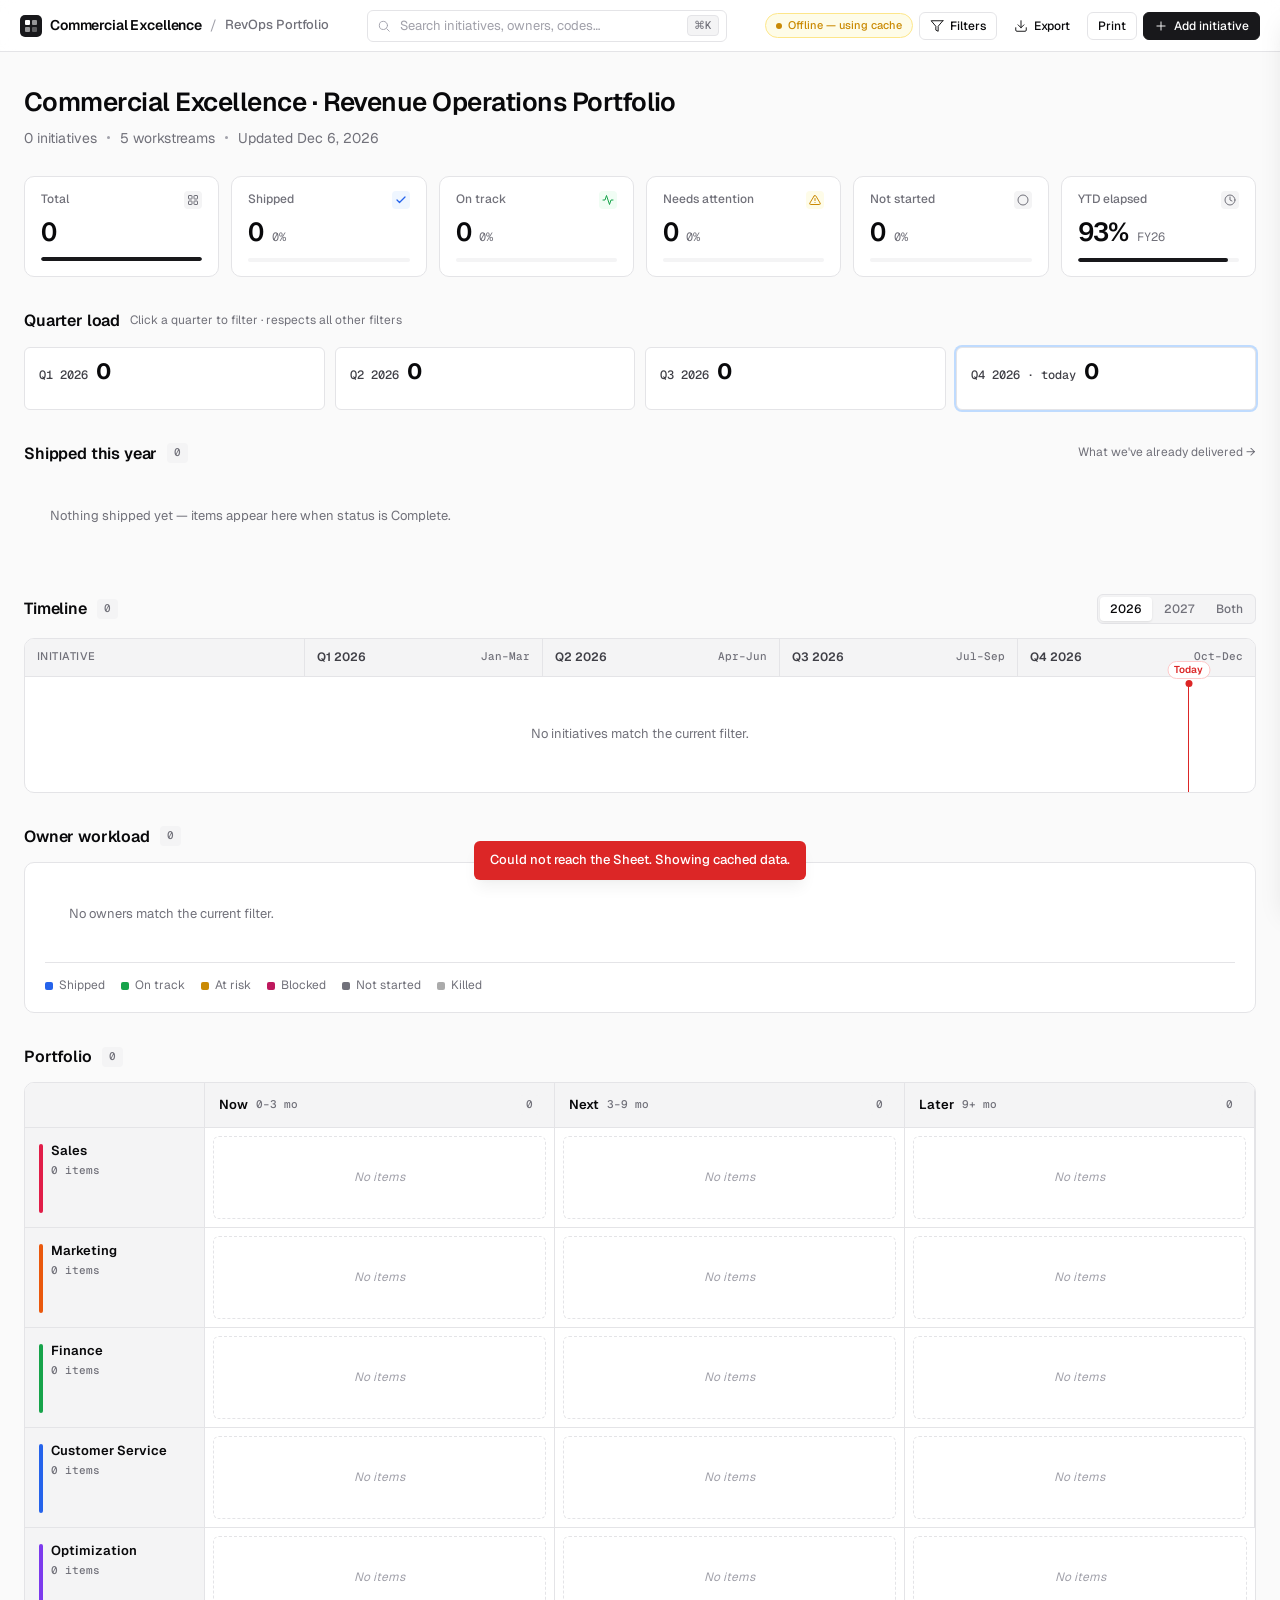
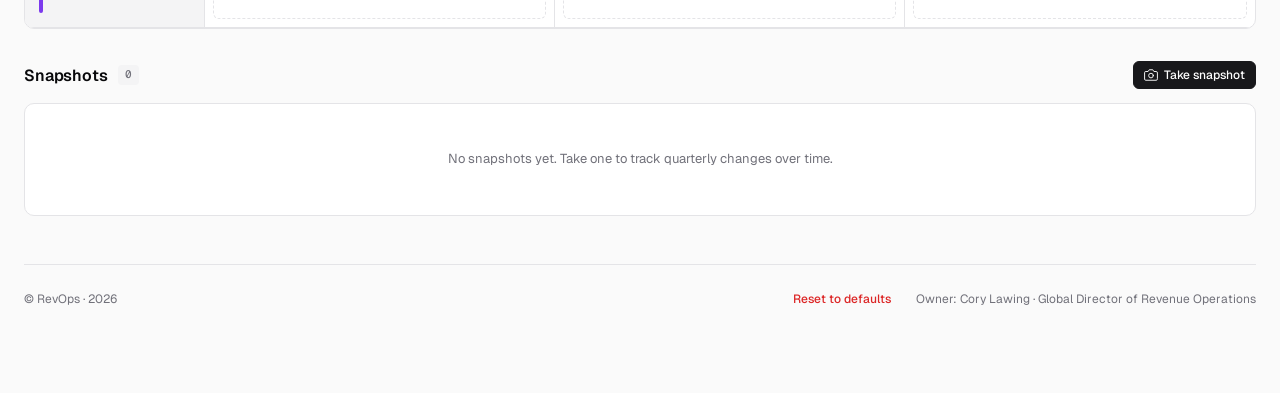
==== index.html @ e46104d7 "Update index.html" ====
<!DOCTYPE html>
<html lang="en">
<head>
<meta charset="UTF-8">
<meta name="viewport" content="width=device-width, initial-scale=1.0, viewport-fit=cover, maximum-scale=5.0">
<meta name="theme-color" content="#FAFAFA">
<meta name="apple-mobile-web-app-capable" content="yes">
<meta name="apple-mobile-web-app-status-bar-style" content="default">
<title>Commercial Excellence · Revenue Operations Portfolio</title>
<link rel="icon" type="image/svg+xml" href="data:image/svg+xml;utf8,<svg xmlns='http://www.w3.org/2000/svg' viewBox='0 0 32 32'><rect width='32' height='32' rx='6' fill='%2318181B'/><rect x='6' y='6' width='8' height='8' rx='1.5' fill='%23FFFFFF'/><rect x='18' y='6' width='8' height='8' rx='1.5' fill='%23FFFFFF' fill-opacity='0.55'/><rect x='6' y='18' width='8' height='8' rx='1.5' fill='%23FFFFFF' fill-opacity='0.55'/><rect x='18' y='18' width='8' height='8' rx='1.5' fill='%23FFFFFF' fill-opacity='0.3'/></svg>">
<link rel="preconnect" href="https://fonts.googleapis.com">
<link rel="preconnect" href="https://fonts.gstatic.com" crossorigin>
<link href="https://fonts.googleapis.com/css2?family=Geist:wght@400;500;600;700&family=Geist+Mono:wght@400;500&display=swap" rel="stylesheet">
<style>
  :root {
    --bg: #FAFAFA;
    --surface: #FFFFFF;
    --surface-2: #F4F4F5;
    --surface-hover: #FAFAFA;
    --border: #E4E4E7;
    --border-strong: #D4D4D8;
    --text: #09090B;
    --text-2: #3F3F46;
    --text-3: #71717A;
    --text-4: #A1A1AA;
    --accent: #18181B;
    --accent-hover: #27272A;

    --success: #16A34A; --success-bg: #F0FDF4; --success-border: #BBF7D0;
    --warning: #CA8A04; --warning-bg: #FEFCE8; --warning-border: #FDE68A;
    --danger:  #DC2626; --danger-bg:  #FEF2F2; --danger-border:  #FECACA;
    --info:    #2563EB; --info-bg:    #EFF6FF; --info-border:    #BFDBFE;
    --neutral: #71717A; --neutral-bg: #F4F4F5; --neutral-border: #E4E4E7;

    --ws-sales: #E11D48;
    --ws-marketing: #EA580C;
    --ws-finance: #16A34A;
    --ws-service: #2563EB;
    --ws-optimization: #7C3AED;

    --shadow-sm: 0 1px 2px rgba(9,9,11,.04), 0 1px 3px rgba(9,9,11,.06);
    --shadow-md: 0 4px 6px -1px rgba(9,9,11,.05), 0 2px 4px -2px rgba(9,9,11,.04);
    --shadow-lg: 0 10px 15px -3px rgba(9,9,11,.06), 0 4px 6px -4px rgba(9,9,11,.04);
    --shadow-xl: 0 20px 25px -5px rgba(9,9,11,.1), 0 8px 10px -6px rgba(9,9,11,.06);

    --r-sm: 4px; --r: 6px; --r-lg: 10px;
  }

  * { box-sizing: border-box; margin: 0; padding: 0; }

  html, body {
    background: var(--bg);
    color: var(--text);
    font-family: 'Geist', system-ui, -apple-system, sans-serif;
    font-size: 14px;
    line-height: 1.45;
    -webkit-font-smoothing: antialiased;
    -moz-osx-font-smoothing: grayscale;
  }
  button { font-family: inherit; cursor: pointer; }
  input, select, textarea { font-family: inherit; }
  ::placeholder { color: var(--text-4); }

  .app-bar { height: 52px; background: rgba(255,255,255,.85); backdrop-filter: saturate(180%) blur(8px); -webkit-backdrop-filter: saturate(180%) blur(8px); border-bottom: 1px solid var(--border); display: flex; align-items: center; padding: 0 20px; position: sticky; top: 0; z-index: 50; gap: 16px; }
  .brand { display: flex; align-items: center; gap: 8px; flex-shrink: 0; }
  .brand-mark { width: 22px; height: 22px; border-radius: 5px; background: var(--accent); display: grid; place-items: center; color: white; }
  .brand-name { font-weight: 600; font-size: 14px; letter-spacing: -0.01em; }
  .brand-sep { color: var(--text-4); }
  .brand-org { font-size: 13px; color: var(--text-3); font-weight: 500; }
  .app-bar-search { flex: 1; max-width: 360px; position: relative; margin: 0 auto; }
  .app-bar-search input { width: 100%; height: 32px; border: 1px solid var(--border); border-radius: var(--r); background: var(--surface); padding: 0 36px 0 32px; font-size: 13px; color: var(--text); outline: none; transition: border .15s, box-shadow .15s; }
  .app-bar-search input:focus { border-color: var(--accent); box-shadow: 0 0 0 3px rgba(24,24,27,.05); }
  .app-bar-search .icon-search { position: absolute; left: 10px; top: 50%; transform: translateY(-50%); color: var(--text-4); pointer-events: none; }
  .app-bar-search kbd { position: absolute; right: 8px; top: 50%; transform: translateY(-50%); background: var(--surface-2); border: 1px solid var(--border); border-radius: 4px; padding: 2px 6px; font-size: 11px; color: var(--text-3); font-family: 'Geist Mono', monospace; font-weight: 500; }
  .app-bar-actions { display: flex; gap: 6px; align-items: center; }

  .conn-status { display: inline-flex; align-items: center; gap: 6px; padding: 4px 10px; font-size: 11px; font-weight: 500; border-radius: 100px; border: 1px solid; }
  .conn-status::before { content: ''; width: 6px; height: 6px; border-radius: 50%; background: currentColor; }
  .conn-status.online { color: var(--success); background: var(--success-bg); border-color: var(--success-border); }
  .conn-status.offline { color: var(--warning); background: var(--warning-bg); border-color: var(--warning-border); }
  .conn-status.loading { color: var(--text-3); background: var(--surface-2); border-color: var(--border); }
  .conn-status.error { color: var(--danger); background: var(--danger-bg); border-color: var(--danger-border); }

  .btn { height: 32px; padding: 0 12px; border-radius: var(--r); font-size: 13px; font-weight: 500; border: 1px solid var(--border); background: var(--surface); color: var(--text); display: inline-flex; align-items: center; gap: 6px; transition: all .12s; white-space: nowrap; }
  .btn:hover { background: var(--surface-2); border-color: var(--border-strong); }
  .btn:disabled { opacity: 0.5; cursor: not-allowed; }
  .btn-primary { background: var(--accent); color: white; border-color: var(--accent); }
  .btn-primary:hover { background: var(--accent-hover); border-color: var(--accent-hover); }
  .btn-ghost { border-color: transparent; background: transparent; }
  .btn-ghost:hover { background: var(--surface-2); border-color: var(--border); }
  .btn-danger { color: var(--danger); }
  .btn-danger:hover { background: var(--danger-bg); border-color: var(--danger-border); color: var(--danger); }
  .btn-sm { height: 28px; padding: 0 10px; font-size: 12px; }

  .container { max-width: 1440px; margin: 0 auto; padding: 32px 24px 80px; }
  .page-head { display: flex; justify-content: space-between; align-items: flex-end; gap: 24px; margin-bottom: 28px; flex-wrap: wrap; }
  .page-head h1 { font-size: 26px; font-weight: 600; letter-spacing: -0.02em; margin-bottom: 6px; }
  .page-sub { font-size: 14px; color: var(--text-3); display: flex; align-items: center; gap: 10px; flex-wrap: wrap; }
  .page-sub-dot { width: 3px; height: 3px; background: var(--text-4); border-radius: 50%; }

  /* Setup banner */
  .setup-banner { background: var(--warning-bg); border: 1px solid var(--warning-border); border-radius: var(--r-lg); padding: 16px 20px; margin-bottom: 24px; display: flex; gap: 14px; align-items: flex-start; }
  .setup-banner-icon { color: var(--warning); flex-shrink: 0; }
  .setup-banner-title { font-weight: 600; color: var(--text); margin-bottom: 4px; }
  .setup-banner-body { font-size: 13px; color: var(--text-2); line-height: 1.55; }
  .setup-banner-body code { font-family: 'Geist Mono', monospace; font-size: 12px; background: var(--surface); padding: 1px 6px; border-radius: 4px; border: 1px solid var(--border); }

  .kpi-grid { display: grid; grid-template-columns: repeat(6, 1fr); gap: 12px; margin-bottom: 32px; }

  /* Filtered KPI banner */
  .kpi-filtered-banner {
    display: flex;
    align-items: center;
    gap: 8px;
    background: var(--info-bg);
    border: 1px solid var(--info-border);
    border-radius: var(--r);
    padding: 8px 12px;
    margin-bottom: 14px;
    font-size: 12px;
    color: var(--info);
    font-weight: 500;
  }
  .kpi-filtered-banner #kpi-filter-summary {
    color: var(--text-2);
    font-weight: 400;
  }
  .kpi-banner-clear {
    margin-left: auto;
    background: none;
    border: none;
    color: var(--info);
    cursor: pointer;
    padding: 2px;
    border-radius: 3px;
    display: inline-flex;
    align-items: center;
    transition: background .12s;
  }
  .kpi-banner-clear:hover { background: rgba(37, 99, 235, 0.1); }
  .kpi-grid-filtered .kpi-card { border-color: var(--info-border); }
  .kpi-card { background: var(--surface); border: 1px solid var(--border); border-radius: var(--r-lg); padding: 14px 16px; transition: border-color .15s, box-shadow .15s; }
  .kpi-card:hover { border-color: var(--border-strong); box-shadow: var(--shadow-sm); }
  .kpi-head { display: flex; justify-content: space-between; align-items: center; margin-bottom: 10px; }
  .kpi-label { font-size: 12px; color: var(--text-3); font-weight: 500; }
  .kpi-icon { width: 18px; height: 18px; border-radius: 4px; display: grid; place-items: center; color: var(--text-3); background: var(--surface-2); }
  .kpi-value-row { display: flex; align-items: baseline; gap: 8px; margin-bottom: 12px; }
  .kpi-value { font-size: 26px; font-weight: 600; letter-spacing: -0.025em; font-variant-numeric: tabular-nums; line-height: 1; }
  .kpi-delta { font-size: 12px; color: var(--text-3); font-variant-numeric: tabular-nums; font-family: 'Geist Mono', monospace; }
  .kpi-bar { height: 4px; background: var(--surface-2); border-radius: 100px; overflow: hidden; position: relative; }
  .kpi-bar-fill { position: absolute; inset: 0 auto 0 0; background: var(--bar-color, var(--accent)); border-radius: 100px; width: var(--fill, 0%); transition: width .6s cubic-bezier(.16,1,.3,1); }
  .kpi-success .kpi-icon { background: var(--success-bg); color: var(--success); }
  .kpi-warning .kpi-icon { background: var(--warning-bg); color: var(--warning); }
  .kpi-info .kpi-icon { background: var(--info-bg); color: var(--info); }
  .kpi-neutral .kpi-icon { background: var(--neutral-bg); color: var(--neutral); }

  .section { margin-bottom: 32px; }
  .section-head { display: flex; justify-content: space-between; align-items: center; margin-bottom: 14px; gap: 16px; flex-wrap: wrap; }
  .section-title { display: flex; align-items: center; gap: 10px; }
  .section-title h2 { font-size: 16px; font-weight: 600; letter-spacing: -0.01em; }
  .section-count { font-family: 'Geist Mono', monospace; font-size: 11px; color: var(--text-3); background: var(--surface-2); padding: 2px 7px; border-radius: 4px; font-weight: 500; }
  .section-actions { display: flex; gap: 6px; align-items: center; }
  .card { background: var(--surface); border: 1px solid var(--border); border-radius: var(--r-lg); overflow: hidden; }

  .shipped-strip { display: flex; gap: 12px; overflow-x: auto; padding: 4px 2px 12px; scroll-snap-type: x mandatory; }

  /* Quarter load strip — clickable cards, one per quarter in current year mode */
  .quarter-strip { display: grid; grid-template-columns: repeat(4, 1fr); gap: 10px; }
  .quarter-strip:has(.qstrip-card:nth-child(5)) { grid-template-columns: repeat(8, 1fr); }
  .qstrip-card {
    background: var(--surface);
    border: 1px solid var(--border);
    border-radius: var(--r);
    padding: 12px 14px;
    cursor: pointer;
    transition: all .12s;
    text-align: left;
    font-family: inherit;
    display: flex;
    flex-direction: column;
    gap: 8px;
  }
  .qstrip-card:hover { border-color: var(--border-strong); background: var(--surface-2); }
  .qstrip-card.active { background: var(--accent); border-color: var(--accent); color: white; }
  .qstrip-card.active .qstrip-label,
  .qstrip-card.active .qstrip-count { color: white; }
  .qstrip-card.current { box-shadow: 0 0 0 2px var(--info-border); }
  .qstrip-card.current.active { box-shadow: 0 0 0 2px var(--accent); }
  .qstrip-head { display: flex; align-items: baseline; justify-content: space-between; gap: 8px; }
  .qstrip-label { font-size: 12px; font-weight: 500; color: var(--text-2); font-family: 'Geist Mono', monospace; }
  .qstrip-count { font-size: 22px; font-weight: 700; color: var(--text); line-height: 1; }
  .qstrip-bar { display: flex; height: 6px; background: var(--surface-2); border-radius: 100px; overflow: hidden; gap: 1px; }
  .qstrip-card.active .qstrip-bar { background: rgba(255, 255, 255, 0.18); }
  .qstrip-bar-empty { opacity: .4; }
  .qstrip-seg { height: 100%; }
  .qstrip-seg.s-complete { background: var(--info); }
  .qstrip-seg.s-on_track { background: var(--success); }
  .qstrip-seg.s-at_risk { background: var(--warning); }
  .qstrip-seg.s-blocked { background: #BE185D; }
  .qstrip-seg.s-not_started { background: var(--neutral); }

  @media (max-width: 900px) {
    .quarter-strip { grid-template-columns: repeat(2, 1fr) !important; }
  }
  .shipped-strip::-webkit-scrollbar { height: 6px; }
  .shipped-strip::-webkit-scrollbar-track { background: transparent; }
  .shipped-strip::-webkit-scrollbar-thumb { background: var(--border); border-radius: 100px; }
  .shipped-card { flex: 0 0 280px; scroll-snap-align: start; background: var(--surface); border: 1px solid var(--border); border-radius: var(--r-lg); padding: 14px; cursor: pointer; transition: all .15s; position: relative; overflow: hidden; }
  .shipped-card:hover { border-color: var(--info-border); box-shadow: var(--shadow-sm); transform: translateY(-1px); }
  .shipped-card::before { content: ''; position: absolute; top: 0; left: 0; right: 0; height: 3px; background: var(--info); }
  .shipped-head { display: flex; align-items: center; justify-content: space-between; margin-bottom: 8px; }
  .shipped-check { width: 22px; height: 22px; border-radius: 50%; background: var(--info-bg); color: var(--info); display: grid; place-items: center; }
  .shipped-target { font-family: 'Geist Mono', monospace; font-size: 11px; color: var(--text-3); font-weight: 500; }
  .shipped-code { font-family: 'Geist Mono', monospace; font-size: 10px; color: var(--text-3); font-weight: 500; margin-bottom: 4px; }
  .shipped-title { font-size: 14px; font-weight: 600; line-height: 1.3; margin-bottom: 8px; color: var(--text); }
  .shipped-value { font-size: 12px; color: var(--text-2); line-height: 1.45; display: -webkit-box; -webkit-line-clamp: 3; -webkit-box-orient: vertical; overflow: hidden; }
  .shipped-ws { display: inline-flex; align-items: center; gap: 5px; font-size: 11px; color: var(--text-3); margin-top: 10px; }
  .shipped-ws::before { content: ''; width: 6px; height: 6px; border-radius: 2px; background: var(--ws-color, var(--text-4)); }

  .workload-card { padding: 18px 20px; }
  .workload-head { display: flex; justify-content: space-between; align-items: center; margin-bottom: 16px; flex-wrap: wrap; gap: 12px; }
  .workload-flag { display: inline-flex; align-items: center; gap: 6px; font-size: 12px; color: var(--warning); background: var(--warning-bg); border: 1px solid var(--warning-border); padding: 4px 10px; border-radius: 100px; font-weight: 500; }
  .workload-row { display: grid; grid-template-columns: 200px 1fr 60px; gap: 16px; align-items: center; padding: 8px 0; border-bottom: 1px solid var(--border); }
  .workload-row:last-child { border-bottom: none; }
  .workload-name { font-size: 13px; font-weight: 500; color: var(--text); display: flex; align-items: center; gap: 8px; }
  .workload-bar-track { height: 24px; background: var(--surface-2); border-radius: var(--r); overflow: hidden; display: flex; }
  .workload-bar-seg { height: 100%; transition: width .6s cubic-bezier(.16,1,.3,1); cursor: pointer; position: relative; }
  .workload-bar-seg:hover { filter: brightness(0.92); }
  .workload-bar-seg.s-complete    { background: var(--info); }
  .workload-bar-seg.s-on_track    { background: var(--success); }
  .workload-bar-seg.s-at_risk     { background: var(--warning); }
  .workload-bar-seg.s-blocked     { background: #BE185D; }
  .workload-bar-seg.s-not_started { background: var(--neutral); }
  .workload-bar-seg.s-killed {
    background-color: #737373;
    background-image: repeating-linear-gradient(
      135deg,
      transparent 0,
      transparent 4px,
      rgba(255, 255, 255, 0.35) 4px,
      rgba(255, 255, 255, 0.35) 6px
    );
    opacity: .7;
  }
  .workload-count { font-family: 'Geist Mono', monospace; font-size: 13px; font-weight: 600; color: var(--text); text-align: right; font-variant-numeric: tabular-nums; }
  .workload-legend { display: flex; gap: 16px; padding-top: 14px; margin-top: 14px; border-top: 1px solid var(--border); flex-wrap: wrap; }
  .wl-legend-item { display: flex; align-items: center; gap: 6px; font-size: 12px; color: var(--text-3); }
  .wl-legend-dot { width: 8px; height: 8px; border-radius: 2px; }

  .badge { display: inline-flex; align-items: center; gap: 5px; height: 22px; padding: 0 8px; font-size: 12px; font-weight: 500; border-radius: 100px; border: 1px solid; white-space: nowrap; font-variant-numeric: tabular-nums; }
  .badge::before { content: ''; width: 6px; height: 6px; border-radius: 50%; background: currentColor; flex-shrink: 0; }
  .badge-success { color: var(--success); background: var(--success-bg); border-color: var(--success-border); }
  .badge-warning { color: var(--warning); background: var(--warning-bg); border-color: var(--warning-border); }
  .badge-neutral { color: var(--neutral); background: var(--neutral-bg); border-color: var(--neutral-border); }
  .badge-info    { color: var(--info);    background: var(--info-bg);    border-color: var(--info-border); }
  .badge-blocked { color: #BE185D; background: #FDF2F8; border-color: #FBCFE8; }
  .badge-killed  {
    color: #525252;
    background-color: #E5E5E5;
    background-image: repeating-linear-gradient(
      135deg,
      transparent 0,
      transparent 4px,
      rgba(82, 82, 82, 0.18) 4px,
      rgba(82, 82, 82, 0.18) 6px
    );
    border-color: #A3A3A3;
    text-decoration: line-through;
    text-decoration-color: rgba(82, 82, 82, 0.5);
    text-decoration-thickness: 1px;
  }
  .badge-killed::before { background: #525252; }
  .tag { display: inline-flex; align-items: center; height: 22px; padding: 0 7px; font-size: 12px; font-weight: 500; border-radius: var(--r); background: var(--surface-2); color: var(--text-2); border: 1px solid var(--border); font-variant-numeric: tabular-nums; }
  .tag-mono { font-family: 'Geist Mono', monospace; font-size: 11px; }
  .avatar { width: 22px; height: 22px; border-radius: 50%; background: var(--surface-2); color: var(--text-2); font-size: 10px; font-weight: 600; display: inline-grid; place-items: center; border: 1px solid var(--border); text-transform: uppercase; font-family: 'Geist Mono', monospace; }

  .timeline { padding: 0; overflow-x: auto; }
  .tl-grid { position: relative; }
  .tl-grid.mode-2026 { min-width: 980px; }
  .tl-grid.mode-2026 .tl-header,
  .tl-grid.mode-2026 .tl-row { grid-template-columns: 280px repeat(4, 1fr); }
  .tl-grid.mode-2026 .tl-row-track { grid-template-columns: repeat(4, 1fr); }
  .tl-grid.mode-2026 .tl-row-track::before { background-image: linear-gradient(to right, transparent calc(25% - .5px), var(--border) calc(25% - .5px), var(--border) calc(25% + .5px), transparent calc(25% + .5px), transparent calc(50% - .5px), var(--border) calc(50% - .5px), var(--border) calc(50% + .5px), transparent calc(50% + .5px), transparent calc(75% - .5px), var(--border) calc(75% - .5px), var(--border) calc(75% + .5px), transparent calc(75% + .5px)); }
  .tl-grid.mode-2027 { min-width: 980px; }
  .tl-grid.mode-2027 .tl-header,
  .tl-grid.mode-2027 .tl-row { grid-template-columns: 280px repeat(4, 1fr); }
  .tl-grid.mode-2027 .tl-row-track { grid-template-columns: repeat(4, 1fr); }
  .tl-grid.mode-2027 .tl-row-track::before { background-image: linear-gradient(to right, transparent calc(25% - .5px), var(--border) calc(25% - .5px), var(--border) calc(25% + .5px), transparent calc(25% + .5px), transparent calc(50% - .5px), var(--border) calc(50% - .5px), var(--border) calc(50% + .5px), transparent calc(50% + .5px), transparent calc(75% - .5px), var(--border) calc(75% - .5px), var(--border) calc(75% + .5px), transparent calc(75% + .5px)); }
  .tl-grid.mode-both { min-width: 1400px; }
  .tl-grid.mode-both .tl-header,
  .tl-grid.mode-both .tl-row { grid-template-columns: 280px repeat(8, 1fr); }
  .tl-grid.mode-both .tl-row-track { grid-template-columns: repeat(8, 1fr); }
  .tl-grid.mode-both .tl-row-track::before { background-image: linear-gradient(to right, transparent calc(12.5% - .5px), var(--border) calc(12.5% - .5px), var(--border) calc(12.5% + .5px), transparent calc(12.5% + .5px), transparent calc(25% - .5px), var(--border) calc(25% - .5px), var(--border) calc(25% + .5px), transparent calc(25% + .5px), transparent calc(37.5% - .5px), var(--border) calc(37.5% - .5px), var(--border) calc(37.5% + .5px), transparent calc(37.5% + .5px), transparent calc(50% - 1px), var(--border-strong) calc(50% - 1px), var(--border-strong) calc(50% + 1px), transparent calc(50% + 1px), transparent calc(62.5% - .5px), var(--border) calc(62.5% - .5px), var(--border) calc(62.5% + .5px), transparent calc(62.5% + .5px), transparent calc(75% - .5px), var(--border) calc(75% - .5px), var(--border) calc(75% + .5px), transparent calc(75% + .5px), transparent calc(87.5% - .5px), var(--border) calc(87.5% - .5px), var(--border) calc(87.5% + .5px), transparent calc(87.5% + .5px)); }
  .tl-header { display: grid; background: var(--surface-2); border-bottom: 1px solid var(--border); }
  .tl-header-cell { padding: 10px 12px; font-size: 12px; font-weight: 600; color: var(--text-2); border-right: 1px solid var(--border); display: flex; align-items: center; justify-content: space-between; gap: 8px; cursor: pointer; transition: background .12s; user-select: none; }
  .tl-header-cell[data-quarter]:hover { background: var(--surface); color: var(--text); }
  .tl-header-cell.first { cursor: default; }
  .tl-header-cell.first:hover { background: transparent; color: var(--text-2); }
  .tl-header-cell.tl-header-active { background: var(--accent); color: white; }
  .tl-header-cell.tl-header-active .tl-q-range { color: rgba(255, 255, 255, 0.75); }
  .tl-header-cell:last-child { border-right: none; }
  .tl-header-cell.first { color: var(--text-3); font-size: 11px; font-weight: 500; text-transform: uppercase; letter-spacing: 0.04em; }
  .tl-header-cell.tl-year-divider { border-left: 2px solid var(--border-strong); }
  .tl-q-range { font-size: 11px; color: var(--text-3); font-weight: 500; font-family: 'Geist Mono', monospace; }
  .tl-ws-row { display: grid; grid-template-columns: 280px 1fr; background: var(--surface-2); border-bottom: 1px solid var(--border); border-top: 1px solid var(--border); }
  .tl-ws-row:first-of-type { border-top: none; }
  .tl-ws-cell { padding: 8px 14px; display: flex; align-items: center; gap: 8px; border-right: 1px solid var(--border); }
  .tl-ws-cell:last-child { border-right: none; }
  .tl-ws-dot { width: 8px; height: 8px; border-radius: 2px; }
  .tl-ws-name { font-size: 13px; font-weight: 600; color: var(--text); }
  .tl-ws-count { font-family: 'Geist Mono', monospace; font-size: 11px; color: var(--text-3); font-weight: 500; }
  .tl-ws-summary { padding: 8px 14px; display: flex; align-items: center; gap: 14px; font-size: 12px; color: var(--text-3); flex-wrap: wrap; }
  .tl-ws-summary-stat { display: inline-flex; align-items: center; gap: 4px; font-family: 'Geist Mono', monospace; font-size: 11px; font-weight: 500; }
  .tl-ws-summary-stat strong { color: var(--text); font-weight: 600; }
  .tl-row { display: grid; border-bottom: 1px solid var(--border); transition: background .1s; position: relative; min-height: 48px; }
  .tl-row:hover { background: var(--surface-hover); }
  .tl-row-label { padding: 10px 12px; border-right: 1px solid var(--border); display: flex; align-items: center; gap: 10px; cursor: pointer; }
  .tl-row-code { font-family: 'Geist Mono', monospace; font-size: 11px; font-weight: 500; color: var(--text-3); background: var(--surface-2); padding: 2px 6px; border-radius: var(--r-sm); flex-shrink: 0; }
  .tl-row-title { font-size: 13px; font-weight: 500; color: var(--text); line-height: 1.3; overflow: hidden; text-overflow: ellipsis; }
  .tl-row-track { grid-column: 2 / -1; position: relative; display: grid; }
  .tl-row-track::before { content: ''; position: absolute; inset: 0; pointer-events: none; }
  .tl-bar { margin: 8px 4px; padding: 0 10px; border-radius: var(--r); background: var(--bar-bg); border: 1px solid var(--bar-border); height: 32px; display: flex; align-items: center; justify-content: space-between; gap: 8px; cursor: pointer; transition: all .15s; overflow: hidden; color: var(--bar-fg); position: relative; z-index: 1; }
  .tl-bar:hover { box-shadow: var(--shadow-sm); transform: translateY(-1px); }
  .tl-bar.tl-bar-killed {
    background-image: repeating-linear-gradient(135deg, transparent 0, transparent 5px, rgba(82, 82, 82, 0.2) 5px, rgba(82, 82, 82, 0.2) 7px);
    opacity: .7;
  }
  .tl-bar.tl-bar-killed .tl-bar-status,
  .tl-bar.tl-bar-killed .tl-bar-meta { text-decoration: line-through; text-decoration-thickness: 1px; }

  /* Killed cards on the board */
  .item.item-killed {
    background-image: repeating-linear-gradient(135deg, transparent 0, transparent 6px, rgba(115, 115, 115, 0.07) 6px, rgba(115, 115, 115, 0.07) 9px);
    opacity: .75;
  }
  .item.item-killed .item-title { text-decoration: line-through; text-decoration-thickness: 1px; color: var(--text-3); }
  .item.item-killed .item-desc { color: var(--text-4); }

  /* Killed shipped-style card (if ever shown) and drawer title */
  .drawer-title.drawer-title-killed { text-decoration: line-through; text-decoration-thickness: 1.5px; color: var(--text-3); }

  .tl-bar-status { display: inline-flex; align-items: center; gap: 6px; font-size: 12px; font-weight: 500; }
  .tl-bar-status::before { content: ''; width: 6px; height: 6px; border-radius: 50%; background: currentColor; flex-shrink: 0; }
  .tl-bar-meta { font-family: 'Geist Mono', monospace; font-size: 11px; opacity: .7; font-weight: 500; }
  .tl-today-line { position: absolute; top: 0; bottom: 0; width: 1px; background: var(--danger); pointer-events: none; z-index: 4; }
  .tl-today-line::before { content: 'Today'; position: absolute; top: -22px; left: 50%; transform: translateX(-50%); font-size: 10px; font-weight: 600; color: var(--danger); background: var(--surface); border: 1px solid var(--danger-border); padding: 1px 6px; border-radius: 100px; white-space: nowrap; }
  .tl-today-line::after { content: ''; position: absolute; top: -3px; left: 50%; transform: translateX(-50%); width: 7px; height: 7px; border-radius: 50%; background: var(--danger); }

  /* Mobile Timeline — vertical list grouped by quarter */
  .timeline-mobile { display: none; }
  .tlm-quarter { background: var(--surface); border: 1px solid var(--border); border-radius: var(--r-lg); margin-bottom: 12px; overflow: hidden; }
  .tlm-quarter.tlm-current { border-color: var(--info-border); box-shadow: 0 0 0 2px var(--info-bg); }
  .tlm-quarter-head {
    display: flex;
    align-items: center;
    justify-content: space-between;
    padding: 12px 14px;
    background: var(--surface-2);
    border-bottom: 1px solid var(--border);
  }
  .tlm-quarter-label { font-family: 'Geist Mono', monospace; font-size: 13px; font-weight: 600; color: var(--text); }
  .tlm-quarter-today { font-size: 11px; color: var(--info); font-weight: 500; margin-left: 6px; }
  .tlm-quarter-count { font-family: 'Geist Mono', monospace; font-size: 12px; color: var(--text-3); font-weight: 500; }
  .tlm-items { display: flex; flex-direction: column; }
  .tlm-item {
    display: flex;
    flex-direction: column;
    gap: 6px;
    padding: 12px 14px;
    border-bottom: 1px solid var(--border);
    cursor: pointer;
    transition: background .12s;
  }
  .tlm-item:last-child { border-bottom: none; }
  .tlm-item:active { background: var(--surface-2); }
  .tlm-item-head { display: flex; align-items: center; gap: 8px; }
  .tlm-item-code { font-family: 'Geist Mono', monospace; font-size: 11px; color: var(--text-3); background: var(--surface-2); padding: 2px 6px; border-radius: var(--r-sm); flex-shrink: 0; }
  .tlm-item-ws-dot { width: 6px; height: 6px; border-radius: 50%; flex-shrink: 0; }
  .tlm-item-target { font-family: 'Geist Mono', monospace; font-size: 11px; color: var(--text-3); margin-left: auto; }
  .tlm-item-title { font-size: 14px; font-weight: 500; color: var(--text); line-height: 1.35; }
  .tlm-item-foot { display: flex; align-items: center; gap: 8px; flex-wrap: wrap; }
  .tlm-item-owner { display: inline-flex; align-items: center; gap: 5px; font-size: 12px; color: var(--text-3); }
  .tlm-item.tlm-item-killed { opacity: .55; }
  .tlm-item.tlm-item-killed .tlm-item-title { text-decoration: line-through; color: var(--text-3); }
  .tlm-empty { padding: 32px 16px; text-align: center; color: var(--text-3); font-size: 13px; }

  .board-toolbar { background: var(--surface); border: 1px solid var(--border); border-bottom: none; border-radius: var(--r-lg) var(--r-lg) 0 0; padding: 10px 14px; display: flex; align-items: center; gap: 8px; flex-wrap: wrap; }

  /* Filter dropdown menu — anchored to a button in the app bar */
  .filter-menu-wrap { position: relative; }
  .filter-menu-badge {
    display: inline-flex;
    align-items: center;
    justify-content: center;
    min-width: 18px;
    height: 18px;
    padding: 0 5px;
    background: var(--accent);
    color: white;
    font-size: 11px;
    font-weight: 600;
    border-radius: 100px;
    margin-left: 4px;
  }
  #filter-menu-btn.has-active { background: var(--surface-2); border-color: var(--border-strong); }
  .filter-menu {
    position: absolute;
    top: calc(100% + 6px);
    right: 0;
    width: 480px;
    max-width: calc(100vw - 32px);
    max-height: calc(100vh - 80px);
    background: var(--surface);
    border: 1px solid var(--border);
    border-radius: var(--r-lg);
    box-shadow: 0 10px 30px rgba(0, 0, 0, 0.12), 0 2px 8px rgba(0, 0, 0, 0.06);
    z-index: 60;
    display: none;
    flex-direction: column;
    overflow: hidden;
  }
  .filter-menu.open { display: flex; }
  .filter-menu-head {
    display: flex;
    align-items: center;
    justify-content: space-between;
    padding: 12px 16px;
    border-bottom: 1px solid var(--border);
  }
  .filter-menu-title { font-size: 13px; font-weight: 600; color: var(--text); }
  .filter-menu-close {
    background: none;
    border: none;
    padding: 4px;
    border-radius: 4px;
    cursor: pointer;
    color: var(--text-3);
    display: inline-flex;
  }
  .filter-menu-close:hover { background: var(--surface-2); color: var(--text); }
  .filter-menu-body {
    padding: 14px 16px;
    overflow-y: auto;
    flex: 1;
    display: flex;
    flex-direction: column;
    gap: 14px;
  }
  .filter-menu-group { display: flex; flex-direction: column; gap: 6px; }
  .filter-menu-label { font-size: 11px; color: var(--text-3); font-weight: 500; text-transform: uppercase; letter-spacing: 0.04em; }
  .filter-menu-label-row { display: flex; align-items: baseline; justify-content: space-between; gap: 8px; }
  .filter-menu-hint { font-size: 11px; color: var(--text-4); font-weight: 400; text-transform: none; letter-spacing: 0; }
  .filter-owner-search {
    width: 100%;
    height: 30px;
    padding: 0 10px;
    font-size: 12px;
    font-family: inherit;
    color: var(--text);
    background: var(--surface);
    border: 1px solid var(--border);
    border-radius: var(--r);
    outline: none;
    transition: border-color .12s, box-shadow .12s;
  }
  .filter-owner-search:focus { border-color: var(--accent); box-shadow: 0 0 0 3px rgba(24, 24, 27, 0.05); }
  .filter-owner-search::placeholder { color: var(--text-4); }
  .filter-owner-search::-webkit-search-cancel-button { -webkit-appearance: none; appearance: none; }
  .filter-quarter-chip { font-family: 'Geist Mono', monospace; }
  .filter-quarter-chip .qchip-divider { color: var(--text-4); margin: 0 4px; }
  .filter-quarter-chip.active .qchip-divider { color: rgba(255, 255, 255, 0.6); }
  .filter-no-results { font-size: 12px; color: var(--text-4); font-style: italic; padding: 4px 0; }
  .filter-menu-group .filter-group { display: flex; flex-wrap: wrap; gap: 4px; }
  .filter-menu-foot {
    display: flex;
    align-items: center;
    justify-content: space-between;
    padding: 10px 16px;
    border-top: 1px solid var(--border);
    background: var(--surface-2);
    gap: 8px;
  }
  .filter-menu-foot .btn-ghost { color: var(--text-3); }

  @media (max-width: 640px) {
    .filter-menu {
      width: calc(100vw - 16px);
      right: -8px;
      max-height: 75vh;
    }
  }
  .toolbar-divider { width: 1px; height: 18px; background: var(--border); }
  .toolbar-label { font-size: 11px; color: var(--text-3); font-weight: 500; margin-right: 2px; }
  .filter-chip {
    height: 24px;
    padding: 0 9px;
    font-size: 12px;
    font-weight: 500;
    background: transparent;
    border: 1px solid transparent;
    border-radius: 100px;
    color: var(--text-3);
    display: inline-flex;
    align-items: center;
    gap: 5px;
    cursor: pointer;
    transition: all .12s;
    white-space: nowrap;
  }
  .filter-chip:hover { background: var(--surface-2); color: var(--text); }
  .filter-chip.active {
    background: var(--accent);
    color: white;
    border-color: var(--accent);
    font-weight: 600;
  }
  .filter-chip-dot {
    width: 6px;
    height: 6px;
    border-radius: 50%;
    background: var(--chip-color, var(--text-4));
    flex-shrink: 0;
  }
  .filter-chip.active .filter-chip-dot { background: white; }

  .board { background: var(--surface); border: 1px solid var(--border); border-radius: var(--r-lg); display: grid; grid-template-columns: 180px repeat(3, 1fr); overflow: hidden; }
  .board-header-corner { background: var(--surface-2); border-bottom: 1px solid var(--border); border-right: 1px solid var(--border); }
  .board-header-cell { background: var(--surface-2); border-bottom: 1px solid var(--border); border-right: 1px solid var(--border); padding: 12px 14px; display: flex; align-items: center; gap: 8px; }
  .board-header-cell:last-child { border-right: none; }
  .board-header-title { font-size: 13px; font-weight: 600; color: var(--text); }
  .board-header-sub { font-family: 'Geist Mono', monospace; font-size: 11px; color: var(--text-3); font-weight: 500; }
  .board-ws-cell { padding: 14px; background: var(--surface-2); border-bottom: 1px solid var(--border); border-right: 1px solid var(--border); display: flex; align-items: flex-start; gap: 8px; }
  .board-ws-mark { width: 4px; align-self: stretch; border-radius: 100px; background: var(--ws-color); flex-shrink: 0; margin-top: 2px; }
  .board-ws-name { font-size: 13px; font-weight: 600; color: var(--text); margin-bottom: 2px; }
  .board-ws-count { font-family: 'Geist Mono', monospace; font-size: 11px; color: var(--text-3); font-weight: 500; }
  .board-cell { padding: 8px; border-bottom: 1px solid var(--border); border-right: 1px solid var(--border); display: flex; flex-direction: column; gap: 6px; min-height: 100px; }
  .board-cell:last-of-type { border-right: none; }
  .board-row-last .board-cell, .board-row-last .board-ws-cell { border-bottom: none; }
  .board-cell-empty { flex: 1; display: grid; place-items: center; color: var(--text-4); font-size: 12px; font-style: italic; border: 1px dashed var(--border); border-radius: var(--r); min-height: 60px; }

  .item { background: var(--surface); border: 1px solid var(--border); border-radius: var(--r); padding: 10px; cursor: pointer; transition: all .12s; position: relative; }
  .item:hover { border-color: var(--border-strong); box-shadow: var(--shadow-sm); }
  .item-head { display: flex; justify-content: space-between; align-items: center; margin-bottom: 6px; gap: 6px; }
  .item-code { font-family: 'Geist Mono', monospace; font-size: 10px; color: var(--text-3); font-weight: 500; }
  .item-target { font-family: 'Geist Mono', monospace; font-size: 10px; color: var(--text-3); font-weight: 500; }
  .item-title { font-size: 13px; font-weight: 600; color: var(--text); line-height: 1.3; margin-bottom: 6px; }
  .item-desc { font-size: 12px; color: var(--text-3); line-height: 1.4; margin-bottom: 10px; display: -webkit-box; -webkit-line-clamp: 2; -webkit-box-orient: vertical; overflow: hidden; }
  .item-foot { display: flex; align-items: center; justify-content: space-between; gap: 6px; }
  .item-meta { display: flex; align-items: center; gap: 6px; }

  .drawer-backdrop { position: fixed; inset: 0; background: rgba(9,9,11,.4); backdrop-filter: blur(2px); -webkit-backdrop-filter: blur(2px); z-index: 90; opacity: 0; pointer-events: none; transition: opacity .2s; }
  .drawer-backdrop.open { opacity: 1; pointer-events: auto; }
  .drawer { position: fixed; top: 0; right: 0; bottom: 0; width: min(580px, 96vw); background: var(--surface); border-left: 1px solid var(--border); box-shadow: var(--shadow-xl); z-index: 100; transform: translateX(100%); transition: transform .25s cubic-bezier(.16,1,.3,1); display: flex; flex-direction: column; }
  .drawer.open { transform: translateX(0); }
  .drawer-handle { display: none; } /* hidden on desktop; shown on mobile via media query */
  .drawer-head { display: flex; align-items: center; justify-content: space-between; gap: 12px; padding: 16px 20px; border-bottom: 1px solid var(--border); }
  .drawer-head-l { display: flex; align-items: center; gap: 10px; min-width: 0; flex: 1; }
  .drawer-code { font-family: 'Geist Mono', monospace; font-size: 11px; color: var(--text-3); background: var(--surface-2); padding: 3px 7px; border-radius: var(--r-sm); font-weight: 500; }
  .drawer-ws-pill { display: inline-flex; align-items: center; gap: 5px; font-size: 12px; font-weight: 500; color: var(--text-2); }
  .drawer-ws-pill::before { content: ''; width: 8px; height: 8px; border-radius: 2px; background: var(--ws-color); }
  .drawer-head-r { display: flex; align-items: center; gap: 6px; }
  .drawer-body { flex: 1; overflow-y: auto; padding: 20px; }
  .drawer-title { font-size: 20px; font-weight: 600; letter-spacing: -0.02em; line-height: 1.25; margin-bottom: 16px; }
  .drawer-section { margin-bottom: 20px; }
  .drawer-section-label { font-size: 11px; font-weight: 500; color: var(--text-3); text-transform: uppercase; letter-spacing: 0.06em; margin-bottom: 8px; }
  .drawer-section-body { font-size: 14px; color: var(--text-2); line-height: 1.55; }
  .drawer-meta-grid { display: grid; grid-template-columns: 1fr 1fr; gap: 14px 20px; padding: 14px 16px; background: var(--surface-2); border: 1px solid var(--border); border-radius: var(--r); margin-bottom: 20px; }
  .drawer-meta-item { display: flex; flex-direction: column; gap: 4px; }
  .drawer-meta-label { font-size: 11px; color: var(--text-3); font-weight: 500; text-transform: uppercase; letter-spacing: 0.06em; }
  .drawer-meta-value { font-size: 13px; color: var(--text); font-weight: 500; display: flex; align-items: center; gap: 6px; }

  .field { display: flex; flex-direction: column; gap: 6px; margin-bottom: 18px; }
  .field-label { font-size: 12px; color: var(--text-2); font-weight: 600; display: flex; align-items: baseline; gap: 6px; }
  .field-label-optional { font-size: 11px; color: var(--text-4); font-weight: 400; }
  .field-hint { font-size: 11.5px; color: var(--text-3); line-height: 1.4; }
  .field-preview { margin-top: 4px; }
  .field-input, .field-select, .field-textarea { width: 100%; padding: 9px 12px; font-size: 13px; color: var(--text); border: 1px solid var(--border); border-radius: var(--r); background: var(--surface); outline: none; transition: border .15s, box-shadow .15s; }
  .field-input-lg { padding: 11px 14px; font-size: 15px; font-weight: 500; }
  .field-textarea { resize: vertical; min-height: 80px; font-family: inherit; line-height: 1.5; }
  .field-input:focus, .field-select:focus, .field-textarea:focus { border-color: var(--accent); box-shadow: 0 0 0 3px rgba(24,24,27,.06); }
  .field-row { display: grid; grid-template-columns: 1fr 1fr; gap: 14px; }
  .drawer-actions { display: flex; gap: 8px; padding: 14px 20px; border-top: 1px solid var(--border); background: var(--surface); align-items: center; }

  /* Quarter range picker */
  .q-picker-year-label { font-family: 'Geist Mono', monospace; font-size: 10px; letter-spacing: 0.12em; color: var(--text-3); font-weight: 500; text-transform: uppercase; margin-bottom: 4px; }
  .q-picker { display: grid; grid-template-columns: repeat(4, 1fr); gap: 6px; }
  .q-cell { background: var(--surface); border: 1px solid var(--border); border-radius: var(--r); padding: 10px 8px; cursor: pointer; transition: all .12s; display: flex; flex-direction: column; align-items: center; gap: 2px; font-family: inherit; position: relative; }
  .q-cell:hover { border-color: var(--border-strong); background: var(--surface-2); }
  .q-cell-label { font-size: 14px; font-weight: 600; color: var(--text); line-height: 1.2; }
  .q-cell-months { font-family: 'Geist Mono', monospace; font-size: 10px; color: var(--text-3); font-weight: 500; }
  .q-cell.in-range { background: var(--info-bg); border-color: var(--info-border); }
  .q-cell.in-range .q-cell-label { color: var(--info); }
  .q-cell.in-range .q-cell-months { color: var(--info); opacity: .75; }
  .q-cell.endpoint { background: var(--info); border-color: var(--info); }
  .q-cell.endpoint .q-cell-label, .q-cell.endpoint .q-cell-months { color: white; opacity: 1; }
  .q-cell.endpoint .q-cell-months { opacity: .8; }
  /* Timeline year toggle */
  .year-toggle { display: inline-flex; background: var(--surface-2); border: 1px solid var(--border); border-radius: var(--r); padding: 2px; gap: 2px; }
  .year-toggle-btn { background: transparent; border: none; padding: 4px 10px; font-size: 12px; font-weight: 500; color: var(--text-3); cursor: pointer; border-radius: 4px; font-family: inherit; transition: all .12s; }
  .year-toggle-btn:hover { color: var(--text); }
  .year-toggle-btn.active { background: var(--surface); color: var(--text); box-shadow: var(--shadow-sm); }

  /* Combobox (owner autocomplete) */
  .combobox { position: relative; }
  .combobox-menu { position: absolute; top: calc(100% + 2px); left: 0; right: 0; max-height: 220px; overflow-y: auto; background: var(--surface); border: 1px solid var(--border); border-radius: var(--r); box-shadow: var(--shadow-lg); z-index: 10; }
  .combobox-item { padding: 8px 12px; font-size: 13px; color: var(--text); cursor: pointer; display: flex; justify-content: space-between; align-items: center; gap: 8px; }
  .combobox-item:hover, .combobox-item.active { background: var(--surface-2); }
  .combobox-item-count { font-family: 'Geist Mono', monospace; font-size: 11px; color: var(--text-3); }
  .combobox-item-new { color: var(--info); font-style: italic; border-top: 1px solid var(--border); }
  .combobox-empty { padding: 10px 12px; font-size: 12px; color: var(--text-3); font-style: italic; }

  /* Notes log */
  .notes-log { display: flex; flex-direction: column; gap: 8px; margin-bottom: 14px; max-height: 280px; overflow-y: auto; padding-right: 4px; }
  .notes-log:empty + .notes-empty { display: block; }
  .notes-empty { display: none; font-size: 12px; color: var(--text-4); font-style: italic; padding: 12px; text-align: center; background: var(--surface-2); border-radius: var(--r); margin-bottom: 14px; }
  .note { background: var(--surface-2); border: 1px solid var(--border); border-radius: var(--r); padding: 10px 12px; }
  .note-pending { opacity: 0.7; border-style: dashed; }
  .note-pending .note-time { font-style: italic; color: var(--info); }
  .note-head { display: flex; justify-content: space-between; align-items: baseline; gap: 8px; margin-bottom: 4px; }
  .note-author { font-size: 12px; font-weight: 600; color: var(--text); }
  .note-time { font-family: 'Geist Mono', monospace; font-size: 10px; color: var(--text-3); }
  .note-text { font-size: 13px; color: var(--text-2); line-height: 1.5; white-space: pre-wrap; word-wrap: break-word; }
  .note-add-row { display: flex; gap: 8px; align-items: stretch; }
  .note-add-row .field-textarea { min-height: 60px; flex: 1; }
  .note-author-input { width: 100%; padding: 7px 10px; font-size: 12px; border: 1px solid var(--border); border-radius: var(--r); margin-bottom: 6px; outline: none; }
  .note-author-input:focus { border-color: var(--accent); }
  .note-add-actions { display: flex; justify-content: space-between; align-items: center; gap: 8px; margin-top: 8px; }
  .note-add-hint { font-size: 11px; color: var(--text-4); }

  .snapshot-card { padding: 14px 16px; }
  .snapshot-row { display: grid; grid-template-columns: 1fr auto auto auto; gap: 14px; align-items: center; padding: 10px 0; border-bottom: 1px solid var(--border); }
  .snapshot-row:last-child { border-bottom: none; }
  .snapshot-row.current { background: var(--surface-2); margin: 0 -16px; padding: 10px 16px; border-radius: var(--r); border: none; margin-bottom: 4px; }
  .snapshot-label { display: flex; align-items: center; gap: 10px; }
  .snapshot-name { font-size: 13px; font-weight: 500; color: var(--text); }
  .snapshot-date { font-family: 'Geist Mono', monospace; font-size: 11px; color: var(--text-3); }
  .snapshot-stats { display: flex; gap: 12px; font-family: 'Geist Mono', monospace; font-size: 11px; color: var(--text-3); }
  .snapshot-stats strong { color: var(--text); font-weight: 600; }
  .snapshot-empty { text-align: center; padding: 32px 16px; color: var(--text-3); font-size: 13px; }

  .modal-backdrop { position: fixed; inset: 0; background: rgba(9,9,11,.4); backdrop-filter: blur(2px); -webkit-backdrop-filter: blur(2px); z-index: 90; opacity: 0; pointer-events: none; transition: opacity .2s; }
  .modal-backdrop.open { opacity: 1; pointer-events: auto; }
  .modal { position: fixed; top: 50%; left: 50%; transform: translate(-50%, -48%); opacity: 0; pointer-events: none; width: min(720px, 96vw); max-height: 86vh; background: var(--surface); border: 1px solid var(--border); border-radius: var(--r-lg); box-shadow: var(--shadow-xl); z-index: 100; transition: opacity .2s, transform .25s cubic-bezier(.16,1,.3,1); display: flex; flex-direction: column; }
  .modal.open { opacity: 1; pointer-events: auto; transform: translate(-50%, -50%); }
  .modal-head { display: flex; align-items: center; justify-content: space-between; padding: 16px 20px; border-bottom: 1px solid var(--border); }
  .modal-title { font-size: 16px; font-weight: 600; }
  .modal-body { flex: 1; overflow-y: auto; padding: 16px 20px; }
  .diff-section { margin-bottom: 20px; }
  .diff-section-title { font-size: 12px; font-weight: 600; color: var(--text-3); text-transform: uppercase; letter-spacing: 0.06em; margin-bottom: 8px; }
  .diff-row { padding: 8px 10px; border: 1px solid var(--border); border-radius: var(--r); margin-bottom: 6px; font-size: 13px; }
  .diff-added { background: var(--success-bg); border-color: var(--success-border); color: var(--success); }
  .diff-removed { background: var(--danger-bg); border-color: var(--danger-border); color: var(--danger); }
  .diff-changed { background: var(--warning-bg); border-color: var(--warning-border); }
  .diff-row-title { font-weight: 600; color: var(--text); }
  .diff-row-meta { font-size: 12px; color: var(--text-3); margin-top: 2px; }
  .diff-empty { color: var(--text-3); font-size: 13px; padding: 16px; text-align: center; }

  .toast { position: fixed; bottom: 20px; left: 50%; transform: translate(-50%, 20px); background: var(--ink, var(--text)); color: white; padding: 10px 16px; border-radius: var(--r); font-size: 13px; font-weight: 500; box-shadow: var(--shadow-lg); z-index: 200; opacity: 0; pointer-events: none; transition: all .2s; display: flex; align-items: center; gap: 8px; }
  .toast.show { opacity: 1; transform: translate(-50%, 0); }
  .toast.error { background: var(--danger); }

  footer { margin-top: 48px; padding-top: 20px; border-top: 1px solid var(--border); display: flex; justify-content: space-between; align-items: center; font-size: 12px; color: var(--text-3); flex-wrap: wrap; gap: 8px; }

  .icon { width: 14px; height: 14px; stroke-width: 1.6; }
  .icon-sm { width: 12px; height: 12px; }
  .spinner { animation: spin 1s linear infinite; }
  @keyframes spin { from { transform: rotate(0); } to { transform: rotate(360deg); } }

  @media (max-width: 1200px) { .kpi-grid { grid-template-columns: repeat(3, 1fr); } }
  @media (max-width: 900px) {
    .kpi-grid { grid-template-columns: repeat(2, 1fr); }
    .board { grid-template-columns: 1fr; }
    .app-bar-search { display: none; }
    .workload-row { grid-template-columns: 1fr; }
  }

  /* ============== MOBILE (≤640px) — phone-optimized ============== */

  @media (max-width: 640px) {
    /* Container — tighter padding */
    .container { padding: 16px 12px 80px; }

    /* App bar — hide non-essential buttons, keep brand + Filters + Add */
    .app-bar { padding: 0 12px; gap: 6px; }
    .brand-sep, .brand-org { display: none; }
    .brand-name { font-size: 13px; }
    .conn-status { display: none; }
    /* Icon-only action buttons */
    .app-bar-actions .btn { padding: 0 8px; min-width: 36px; height: 36px; }
    /* Hide Export/Print labels — keep Filters + Add visible */
    .app-bar-actions > button.btn-ghost,
    .app-bar-actions > button:not(.btn-primary):not(.filter-menu-wrap *) {
      display: none;
    }
    /* Filters button — icon only on mobile */
    #filter-menu-btn { font-size: 0 !important; padding: 0 10px; position: relative; }
    #filter-menu-btn .icon { margin: 0; }
    #filter-menu-btn .filter-menu-badge {
      position: absolute;
      top: -4px;
      right: -4px;
      font-size: 10px !important;
      min-width: 16px;
      height: 16px;
      padding: 0 4px;
      margin: 0;
    }
    /* Add initiative button — icon only */
    .app-bar-actions .btn-primary { font-size: 0; padding: 0 10px; }
    .app-bar-actions .btn-primary .icon { margin: 0; }

    /* Filter dropdown — pinned to viewport on mobile so it doesn't overflow */
    .filter-menu {
      position: fixed !important;
      top: 56px !important;   /* just below the app bar (52px + 4px gap) */
      left: 8px !important;
      right: 8px !important;
      width: auto !important;
      max-width: none !important;
      max-height: calc(100vh - 72px);
      border-radius: var(--r-lg);
      box-shadow: 0 12px 40px rgba(0, 0, 0, 0.18);
    }
    .filter-menu .filter-chip { min-height: 36px; padding: 0 14px; font-size: 13px; }

    /* Backdrop behind the menu — tap anywhere to close, prevent body scroll */
    body.filter-menu-open::after {
      content: '';
      position: fixed;
      inset: 52px 0 0 0;
      background: rgba(0, 0, 0, 0.35);
      z-index: 55;
      pointer-events: none;  /* let clicks reach the menu, click-outside is handled by JS */
    }
    body.filter-menu-open { overflow: hidden; }

    /* KPI grid — 2 columns, compact */
    .kpi-grid { grid-template-columns: 1fr 1fr; gap: 8px; }
    .kpi-card { padding: 12px; }
    .kpi-value { font-size: 22px; }

    /* Quarter strip — 2 columns */
    .quarter-strip { grid-template-columns: 1fr 1fr !important; gap: 8px; }
    .qstrip-card { padding: 10px 12px; min-height: 56px; }
    .qstrip-count { font-size: 20px; }

    /* Shipped strip — already horizontal scroll */
    .shipped-card { flex: 0 0 240px; padding: 12px; }

    /* TIMELINE — swap to vertical mobile view */
    .timeline-desktop { display: none; }
    .timeline-mobile { display: block; }

    /* Owner workload — vertical stack */
    .workload-row { padding: 12px 14px; }
    .workload-bar-track { height: 20px; }

    /* Board cards — larger taps */
    .item { padding: 14px; min-height: 64px; }
    .item-title { font-size: 14px; }

    /* DRAWER — bottom sheet pattern */
    .drawer {
      width: 100% !important;
      max-width: 100% !important;
      height: 92vh;
      top: auto !important;
      bottom: 0;
      right: 0;
      left: 0;
      border-radius: 16px 16px 0 0;
      transform: translateY(100%);
      transition: transform .25s ease-out;
    }
    .drawer.open { transform: translateY(0); }
    .drawer-handle {
      display: block;
      width: 36px;
      height: 4px;
      background: var(--border-strong);
      border-radius: 100px;
      margin: 8px auto 4px;
    }
    .drawer-head { padding: 4px 16px 12px; }
    .drawer-body { padding: 12px 16px 24px; -webkit-overflow-scrolling: touch; }
    .drawer-foot { padding: 12px 16px; padding-bottom: max(12px, env(safe-area-inset-bottom)); }

    /* Snapshots row — vertical layout */
    .snapshot-row { flex-direction: column; align-items: flex-start; gap: 8px; padding: 12px; }
    .snapshot-stats { flex-wrap: wrap; gap: 8px; font-size: 11px; }

    /* Form fields — 16px font prevents iOS zoom-on-focus */
    .field-input, .field-input-large, textarea.field-input, select.field-input,
    .filter-owner-search, #search, #note-text, #note-author {
      font-size: 16px !important;
      min-height: 40px;
    }
    .q-cell { min-height: 56px; padding: 8px 4px; }
    .q-cell-label { font-size: 13px; }
    .q-cell-months { font-size: 9px; }

    /* Year toggle in Timeline section */
    .year-toggle-btn { min-height: 32px; padding: 6px 12px; font-size: 13px; }

    /* Tap targets — comply with Apple's 44pt guideline */
    .filter-chip { min-height: 32px; }
    .btn-sm { min-height: 36px; }
    .btn { min-height: 40px; }

    /* Hide elements that are desktop-only */
    .hide-mobile { display: none !important; }

    /* Section heads */
    .section-head { flex-wrap: wrap; gap: 8px; }
    .section-head h2 { font-size: 16px; }
    .section-count { font-size: 11px; }

    /* Owner workload flag — wrap on small screens */
    .workload-flag { white-space: normal; line-height: 1.4; padding: 6px 10px; font-size: 11px; }

    /* iOS scroll polish */
    .timeline, .shipped-strip, .quarter-strip, .filter-menu-body, .drawer-body {
      -webkit-overflow-scrolling: touch;
    }

    /* Drawer handle visible only on mobile by default */
    .drawer-handle { display: block !important; }
  }

  @media print {
    @page { size: landscape; margin: 12mm; }
    body { background: white; }
    .app-bar, .board-toolbar, .app-bar-actions, .drawer-backdrop, .drawer, .modal, .modal-backdrop, .section-actions, .btn, .toast { display: none !important; }
    .container { padding: 0; max-width: none; }
    .kpi-card, .card, .item, .tl-bar, .badge, .shipped-card { box-shadow: none !important; -webkit-print-color-adjust: exact; print-color-adjust: exact; }
    .tl-row, .tl-ws-row, .board-cell, .board-ws-cell, .tl-bar, .shipped-card { page-break-inside: avoid; }
    .section { page-break-inside: avoid; }
    .item-desc { -webkit-line-clamp: unset; display: block; }
    .shipped-strip { flex-wrap: wrap; }
  }
</style>
</head>
<body>

<header class="app-bar">
  <div class="brand">
    <div class="brand-mark">
      <svg width="12" height="12" viewBox="0 0 12 12" fill="none">
        <rect x="0" y="0" width="5" height="5" rx="1" fill="currentColor"/>
        <rect x="7" y="0" width="5" height="5" rx="1" fill="currentColor" opacity=".55"/>
        <rect x="0" y="7" width="5" height="5" rx="1" fill="currentColor" opacity=".55"/>
        <rect x="7" y="7" width="5" height="5" rx="1" fill="currentColor" opacity=".3"/>
      </svg>
    </div>
    <span class="brand-name">Commercial Excellence</span>
    <span class="brand-sep">/</span>
    <span class="brand-org">RevOps Portfolio</span>
  </div>

  <div class="app-bar-search">
    <svg class="icon icon-search" viewBox="0 0 24 24" fill="none" stroke="currentColor" stroke-width="2" stroke-linecap="round" stroke-linejoin="round">
      <circle cx="11" cy="11" r="7"/><path d="m21 21-4.3-4.3"/>
    </svg>
    <input type="search" id="search" placeholder="Search initiatives, owners, codes…">
    <kbd>⌘K</kbd>
  </div>

  <div class="app-bar-actions">
    <span class="conn-status loading" id="conn-status">Loading…</span>
    <div class="filter-menu-wrap">
      <button class="btn btn-sm" onclick="toggleFilterMenu(event)" id="filter-menu-btn" title="Filter the portfolio">
        <svg class="icon" viewBox="0 0 24 24" fill="none" stroke="currentColor" stroke-width="2" stroke-linecap="round" stroke-linejoin="round">
          <polygon points="22 3 2 3 10 12.46 10 19 14 21 14 12.46 22 3"/>
        </svg>
        Filters<span class="filter-menu-badge" id="filter-menu-badge" style="display:none;">0</span>
      </button>
      <div class="filter-menu" id="filter-menu">
        <div class="filter-menu-head">
          <span class="filter-menu-title">Filter portfolio</span>
          <button class="filter-menu-close" onclick="closeFilterMenu()" title="Close">
            <svg class="icon" viewBox="0 0 24 24" fill="none" stroke="currentColor" stroke-width="2" stroke-linecap="round" stroke-linejoin="round"><line x1="18" y1="6" x2="6" y2="18"/><line x1="6" y1="6" x2="18" y2="18"/></svg>
          </button>
        </div>
        <div class="filter-menu-body">
          <div class="filter-menu-group">
            <span class="filter-menu-label">Workstream</span>
            <div class="filter-group filter-group-ws"></div>
          </div>
          <div class="filter-menu-group">
            <span class="filter-menu-label">Status</span>
            <div class="filter-group filter-group-status"></div>
          </div>
          <div class="filter-menu-group">
            <span class="filter-menu-label">Quarter</span>
            <div class="filter-group filter-group-quarter"></div>
          </div>
          <div class="filter-menu-group">
            <div class="filter-menu-label-row">
              <span class="filter-menu-label">Owner</span>
              <span class="filter-menu-hint" id="owner-filter-count"></span>
            </div>
            <input type="search" class="filter-owner-search" id="owner-filter-search" placeholder="Search owners…" oninput="renderOwnerFilterChips()" autocomplete="off">
            <div class="filter-group filter-group-owner"></div>
          </div>
        </div>
        <div class="filter-menu-foot">
          <button class="btn btn-sm btn-ghost" onclick="clearFilters()" id="filter-menu-reset" style="display:none;">Reset all</button>
          <button class="btn btn-sm btn-primary" onclick="closeFilterMenu()">Done</button>
        </div>
      </div>
    </div>
    <button class="btn btn-ghost btn-sm" onclick="exportData()" title="Download current filter as JSON">
      <svg class="icon" viewBox="0 0 24 24" fill="none" stroke="currentColor" stroke-width="2" stroke-linecap="round" stroke-linejoin="round">
        <path d="M21 15v4a2 2 0 0 1-2 2H5a2 2 0 0 1-2-2v-4"/><polyline points="7 10 12 15 17 10"/><line x1="12" y1="15" x2="12" y2="3"/>
      </svg>
      Export
    </button>
    <button class="btn btn-sm" onclick="window.print()">Print</button>
    <button class="btn btn-primary btn-sm" onclick="openNewDrawer()" title="Add a new initiative">
      <svg class="icon" viewBox="0 0 24 24" fill="none" stroke="currentColor" stroke-width="2.5" stroke-linecap="round" stroke-linejoin="round"><line x1="12" y1="5" x2="12" y2="19"/><line x1="5" y1="12" x2="19" y2="12"/></svg>
      Add initiative
    </button>
  </div>
</header>

<main class="container">

  <div id="setup-banner" class="setup-banner" style="display:none;">
    <div class="setup-banner-icon">
      <svg width="20" height="20" viewBox="0 0 24 24" fill="none" stroke="currentColor" stroke-width="2" stroke-linecap="round" stroke-linejoin="round"><path d="M10.29 3.86 1.82 18a2 2 0 0 0 1.71 3h16.94a2 2 0 0 0 1.71-3L13.71 3.86a2 2 0 0 0-3.42 0z"/><line x1="12" y1="9" x2="12" y2="13"/><line x1="12" y1="17" x2="12.01" y2="17"/></svg>
    </div>
    <div>
      <div class="setup-banner-title">Backend not connected</div>
      <div class="setup-banner-body">
        Paste your Google Apps Script Web App URL into the <code>APPS_SCRIPT_URL</code> constant near the top of the <code>&lt;script&gt;</code> block in <code>index.html</code>, then refresh. See <code>SETUP.md</code> for the 5-minute setup. The page is currently showing cached or empty data.
      </div>
    </div>
  </div>

  <div class="page-head">
    <div>
      <h1>Commercial Excellence · Revenue Operations Portfolio</h1>
      <div class="page-sub">
        <span id="page-count">0 initiatives</span>
        <span class="page-sub-dot"></span>
        <span>5 workstreams</span>
        <span class="page-sub-dot"></span>
        <span>Updated <span id="updated-date">today</span></span>
      </div>
    </div>
  </div>

  <div class="kpi-filtered-banner" id="kpi-filtered-banner" style="display:none;">
    <svg class="icon-sm" viewBox="0 0 24 24" fill="none" stroke="currentColor" stroke-width="2" stroke-linecap="round" stroke-linejoin="round"><polygon points="22 3 2 3 10 12.46 10 19 14 21 14 12.46 22 3"/></svg>
    <span>Filtered view —</span> <span id="kpi-filter-summary"></span>
    <button class="kpi-banner-clear" onclick="clearFilters()" title="Clear filters">
      <svg class="icon-sm" viewBox="0 0 24 24" fill="none" stroke="currentColor" stroke-width="2" stroke-linecap="round" stroke-linejoin="round"><line x1="18" y1="6" x2="6" y2="18"/><line x1="6" y1="6" x2="18" y2="18"/></svg>
    </button>
  </div>

  <div class="kpi-grid">
    <div class="kpi-card">
      <div class="kpi-head"><span class="kpi-label">Total</span>
        <span class="kpi-icon"><svg class="icon-sm" viewBox="0 0 24 24" fill="none" stroke="currentColor" stroke-width="2"><rect x="3" y="3" width="7" height="7" rx="1"/><rect x="14" y="3" width="7" height="7" rx="1"/><rect x="3" y="14" width="7" height="7" rx="1"/><rect x="14" y="14" width="7" height="7" rx="1"/></svg></span>
      </div>
      <div class="kpi-value-row"><span class="kpi-value" id="m-total">0</span><span class="kpi-delta" id="m-total-delta" style="display:none;">of 0</span></div>
      <div class="kpi-bar"><div class="kpi-bar-fill" style="--fill: 100%; --bar-color: var(--accent);"></div></div>
    </div>
    <div class="kpi-card kpi-info">
      <div class="kpi-head"><span class="kpi-label">Shipped</span>
        <span class="kpi-icon"><svg class="icon-sm" viewBox="0 0 24 24" fill="none" stroke="currentColor" stroke-width="2.5" stroke-linecap="round" stroke-linejoin="round"><polyline points="20 6 9 17 4 12"/></svg></span>
      </div>
      <div class="kpi-value-row"><span class="kpi-value" id="m-complete">0</span><span class="kpi-delta" id="m-complete-pct">0%</span></div>
      <div class="kpi-bar"><div class="kpi-bar-fill" id="m-complete-bar" style="--bar-color: var(--info);"></div></div>
    </div>
    <div class="kpi-card kpi-success">
      <div class="kpi-head"><span class="kpi-label">On track</span>
        <span class="kpi-icon"><svg class="icon-sm" viewBox="0 0 24 24" fill="none" stroke="currentColor" stroke-width="2" stroke-linecap="round" stroke-linejoin="round"><polyline points="22 12 18 12 15 21 9 3 6 12 2 12"/></svg></span>
      </div>
      <div class="kpi-value-row"><span class="kpi-value" id="m-ontrack">0</span><span class="kpi-delta" id="m-ontrack-pct">0%</span></div>
      <div class="kpi-bar"><div class="kpi-bar-fill" id="m-ontrack-bar" style="--bar-color: var(--success);"></div></div>
    </div>
    <div class="kpi-card kpi-warning">
      <div class="kpi-head"><span class="kpi-label" title="At risk + Blocked">Needs attention</span>
        <span class="kpi-icon"><svg class="icon-sm" viewBox="0 0 24 24" fill="none" stroke="currentColor" stroke-width="2" stroke-linecap="round" stroke-linejoin="round"><path d="M10.29 3.86 1.82 18a2 2 0 0 0 1.71 3h16.94a2 2 0 0 0 1.71-3L13.71 3.86a2 2 0 0 0-3.42 0z"/><line x1="12" y1="9" x2="12" y2="13"/><line x1="12" y1="17" x2="12.01" y2="17"/></svg></span>
      </div>
      <div class="kpi-value-row"><span class="kpi-value" id="m-risk">0</span><span class="kpi-delta" id="m-risk-pct">0%</span></div>
      <div class="kpi-bar"><div class="kpi-bar-fill" id="m-risk-bar" style="--bar-color: var(--warning);"></div></div>
    </div>
    <div class="kpi-card kpi-neutral">
      <div class="kpi-head"><span class="kpi-label">Not started</span>
        <span class="kpi-icon"><svg class="icon-sm" viewBox="0 0 24 24" fill="none" stroke="currentColor" stroke-width="2"><circle cx="12" cy="12" r="10"/></svg></span>
      </div>
      <div class="kpi-value-row"><span class="kpi-value" id="m-notstarted">0</span><span class="kpi-delta" id="m-notstarted-pct">0%</span></div>
      <div class="kpi-bar"><div class="kpi-bar-fill" id="m-notstarted-bar" style="--bar-color: var(--neutral);"></div></div>
    </div>
    <div class="kpi-card">
      <div class="kpi-head"><span class="kpi-label">YTD elapsed</span>
        <span class="kpi-icon"><svg class="icon-sm" viewBox="0 0 24 24" fill="none" stroke="currentColor" stroke-width="2" stroke-linecap="round" stroke-linejoin="round"><circle cx="12" cy="12" r="10"/><polyline points="12 6 12 12 16 14"/></svg></span>
      </div>
      <div class="kpi-value-row"><span class="kpi-value" id="m-ytd">0%</span><span class="kpi-delta">FY26</span></div>
      <div class="kpi-bar"><div class="kpi-bar-fill" id="m-ytd-bar" style="--bar-color: var(--accent);"></div></div>
    </div>
  </div>

  <div class="section">
    <div class="section-head">
      <div class="section-title"><h2>Quarter load</h2><span class="page-sub" style="font-size:12px;">Click a quarter to filter · respects all other filters</span></div>
    </div>
    <div class="quarter-strip" id="quarter-strip"></div>
  </div>

  <div class="section">
    <div class="section-head">
      <div class="section-title"><h2>Shipped this year</h2><span class="section-count" id="shipped-count">0</span></div>
      <span class="page-sub" style="font-size:12px;">What we've already delivered →</span>
    </div>
    <div class="shipped-strip" id="shipped-strip"></div>
  </div>

  <div class="section">
    <div class="section-head">
      <div class="section-title"><h2>Timeline</h2><span class="section-count" id="tl-count">0</span></div>
      <div class="section-actions">
        <div class="year-toggle" id="tl-year-toggle">
          <button class="year-toggle-btn active" data-years="2026" onclick="setTimelineYears('2026')">2026</button>
          <button class="year-toggle-btn" data-years="2027" onclick="setTimelineYears('2027')">2027</button>
          <button class="year-toggle-btn" data-years="both" onclick="setTimelineYears('both')">Both</button>
        </div>
      </div>
    </div>
    <div class="timeline-desktop">
      <div class="card timeline"><div class="tl-grid" id="timeline"></div></div>
    </div>
    <div class="timeline-mobile" id="timeline-mobile"></div>
  </div>

  <div class="section">
    <div class="section-head">
      <div class="section-title"><h2>Owner workload</h2><span class="section-count" id="workload-count">0</span></div>
      <span class="workload-flag" id="workload-flag" style="display:none;">
        <svg class="icon-sm" viewBox="0 0 24 24" fill="none" stroke="currentColor" stroke-width="2" stroke-linecap="round" stroke-linejoin="round"><path d="M10.29 3.86 1.82 18a2 2 0 0 0 1.71 3h16.94a2 2 0 0 0 1.71-3L13.71 3.86a2 2 0 0 0-3.42 0z"/><line x1="12" y1="9" x2="12" y2="13"/><line x1="12" y1="17" x2="12.01" y2="17"/></svg>
        <span id="workload-flag-text"></span>
      </span>
    </div>
    <div class="card workload-card">
      <div id="workload-rows"></div>
      <div class="workload-legend">
        <div class="wl-legend-item"><div class="wl-legend-dot" style="background:var(--info)"></div>Shipped</div>
        <div class="wl-legend-item"><div class="wl-legend-dot" style="background:var(--success)"></div>On track</div>
        <div class="wl-legend-item"><div class="wl-legend-dot" style="background:var(--warning)"></div>At risk</div>
        <div class="wl-legend-item"><div class="wl-legend-dot" style="background:#BE185D"></div>Blocked</div>
        <div class="wl-legend-item"><div class="wl-legend-dot" style="background:var(--neutral)"></div>Not started</div>
        <div class="wl-legend-item"><div class="wl-legend-dot" style="background:#737373;opacity:.6"></div>Killed</div>
      </div>
    </div>
  </div>

  <div class="section">
    <div class="section-head">
      <div class="section-title"><h2>Portfolio</h2><span class="section-count" id="board-count">0</span></div>
    </div>
    <div class="board" id="board"></div>
  </div>

  <div class="section">
    <div class="section-head">
      <div class="section-title"><h2>Snapshots</h2><span class="section-count" id="snapshot-count">0</span></div>
      <div class="section-actions">
        <button class="btn btn-sm btn-primary" onclick="takeSnapshot()">
          <svg class="icon" viewBox="0 0 24 24" fill="none" stroke="currentColor" stroke-width="2" stroke-linecap="round" stroke-linejoin="round"><path d="M23 19a2 2 0 0 1-2 2H3a2 2 0 0 1-2-2V8a2 2 0 0 1 2-2h4l2-3h6l2 3h4a2 2 0 0 1 2 2z"/><circle cx="12" cy="13" r="4"/></svg>
          Take snapshot
        </button>
      </div>
    </div>
    <div class="card snapshot-card" id="snapshot-card">
      <div class="snapshot-empty" id="snapshot-empty">No snapshots yet. Take one to track quarterly changes over time.</div>
      <div id="snapshot-list"></div>
    </div>
  </div>

  <footer>
    <span>© RevOps · <span id="footer-year">2026</span></span>
    <div style="display:flex;gap:14px;align-items:center;">
      <button class="btn btn-ghost btn-sm btn-danger" onclick="resetAllData()" title="Restore the original seed data">Reset to defaults</button>
      <span>Owner: Cory Lawing · Global Director of Revenue Operations</span>
    </div>
  </footer>

</main>

<div class="drawer-backdrop" id="drawer-backdrop" onclick="closeDrawer()"></div>
<aside class="drawer" id="drawer" role="dialog" aria-modal="true">
  <div class="drawer-handle" id="drawer-handle"></div>
  <div class="drawer-head">
    <div class="drawer-head-l">
      <span class="drawer-code" id="drawer-code">—</span>
      <span class="drawer-ws-pill" id="drawer-ws" style="--ws-color: var(--accent);">—</span>
    </div>
    <div class="drawer-head-r">
      <button class="btn btn-ghost btn-sm" id="drawer-edit-btn" onclick="enterEditMode()">
        <svg class="icon" viewBox="0 0 24 24" fill="none" stroke="currentColor" stroke-width="2" stroke-linecap="round" stroke-linejoin="round"><path d="M11 4H4a2 2 0 0 0-2 2v14a2 2 0 0 0 2 2h14a2 2 0 0 0 2-2v-7"/><path d="M18.5 2.5a2.121 2.121 0 0 1 3 3L12 15l-4 1 1-4 9.5-9.5z"/></svg>
        Edit
      </button>
      <button class="btn btn-ghost btn-sm" onclick="closeDrawer()" aria-label="Close">
        <svg class="icon" viewBox="0 0 24 24" fill="none" stroke="currentColor" stroke-width="2" stroke-linecap="round" stroke-linejoin="round"><line x1="18" y1="6" x2="6" y2="18"/><line x1="6" y1="6" x2="18" y2="18"/></svg>
      </button>
    </div>
  </div>

  <div class="drawer-body" id="drawer-view">
    <h3 class="drawer-title" id="drawer-title">—</h3>
    <div class="drawer-meta-grid">
      <div class="drawer-meta-item"><span class="drawer-meta-label">Status</span><span class="drawer-meta-value" id="drawer-status">—</span></div>
      <div class="drawer-meta-item"><span class="drawer-meta-label">Target</span><span class="drawer-meta-value" id="drawer-target">—</span></div>
      <div class="drawer-meta-item"><span class="drawer-meta-label">Owner</span><span class="drawer-meta-value" id="drawer-owner">—</span></div>
      <div class="drawer-meta-item"><span class="drawer-meta-label">Effort</span><span class="drawer-meta-value" id="drawer-effort">—</span></div>
    </div>
    <div class="drawer-section"><div class="drawer-section-label">Description</div><div class="drawer-section-body" id="drawer-desc">—</div></div>
    <div class="drawer-section"><div class="drawer-section-label">Business value</div><div class="drawer-section-body" id="drawer-value">—</div></div>

    <div class="drawer-section">
      <div class="drawer-section-label">Activity log <span style="font-weight:400;text-transform:none;letter-spacing:0;color:var(--text-4)">· append-only</span></div>
      <div class="notes-log" id="drawer-notes-log"></div>
      <div class="notes-empty">No notes yet. Add the first one below — it'll be timestamped permanently.</div>
      <input type="text" class="note-author-input" id="note-author" placeholder="Your name or initials" autocomplete="off">
      <textarea class="field-textarea" id="note-text" placeholder="Add an update: progress, blockers, decisions, questions…" style="min-height:64px;"></textarea>
      <div class="note-add-actions">
        <span class="note-add-hint">Notes can't be edited or deleted once posted.</span>
        <button class="btn btn-primary btn-sm" onclick="addNote()" id="add-note-btn">Add note</button>
      </div>
    </div>
  </div>

  <div class="drawer-body" id="drawer-edit" style="display:none;">
    <div class="field">
      <label class="field-label" for="f-title">Title</label>
      <input class="field-input field-input-lg" id="f-title" type="text" placeholder="What is this initiative called?" autocomplete="off">
      <div class="field-hint">A short name your team will recognize</div>
    </div>

    <div class="field-row">
      <div class="field">
        <label class="field-label" for="f-ws">Workstream</label>
        <select class="field-select" id="f-ws"></select>
      </div>
      <div class="field">
        <label class="field-label" for="f-status">Status</label>
        <select class="field-select" id="f-status" onchange="updateStatusPreview()"></select>
        <div class="field-preview" id="f-status-preview"></div>
      </div>
    </div>

    <div class="field-row">
      <div class="field">
        <label class="field-label" for="f-owner">Owner</label>
        <div class="combobox" id="owner-combobox">
          <input class="field-input" id="f-owner" type="text" placeholder="Start typing… pick existing or create new" autocomplete="off" oninput="filterOwnerSuggestions()" onfocus="showOwnerSuggestions()" onblur="hideOwnerSuggestions()" onkeydown="ownerKeydown(event)">
          <div class="combobox-menu" id="owner-suggestions" style="display:none;"></div>
        </div>
        <div class="field-hint">Existing owners suggested as you type; type a new name to create one</div>
      </div>
      <div class="field">
        <label class="field-label" for="f-effort">Effort</label>
        <select class="field-select" id="f-effort" onchange="updateEffortHint()">
          <option value="S">S — Small</option>
          <option value="M">M — Medium</option>
          <option value="L">L — Large</option>
          <option value="XL">XL — Extra large</option>
        </select>
        <div class="field-hint" id="f-effort-hint">2–6 weeks</div>
      </div>
    </div>

    <div class="field">
      <label class="field-label">Timeline</label>
      <div class="q-picker-year-label">2026</div>
      <div class="q-picker">
        <button type="button" class="q-cell" data-q="1">
          <span class="q-cell-label">Q1</span>
          <span class="q-cell-months">Jan–Mar</span>
        </button>
        <button type="button" class="q-cell" data-q="2">
          <span class="q-cell-label">Q2</span>
          <span class="q-cell-months">Apr–Jun</span>
        </button>
        <button type="button" class="q-cell" data-q="3">
          <span class="q-cell-label">Q3</span>
          <span class="q-cell-months">Jul–Sep</span>
        </button>
        <button type="button" class="q-cell" data-q="4">
          <span class="q-cell-label">Q4</span>
          <span class="q-cell-months">Oct–Dec</span>
        </button>
      </div>
      <div class="q-picker-year-label" style="margin-top:8px;">2027</div>
      <div class="q-picker">
        <button type="button" class="q-cell" data-q="5">
          <span class="q-cell-label">Q1</span>
          <span class="q-cell-months">Jan–Mar</span>
        </button>
        <button type="button" class="q-cell" data-q="6">
          <span class="q-cell-label">Q2</span>
          <span class="q-cell-months">Apr–Jun</span>
        </button>
        <button type="button" class="q-cell" data-q="7">
          <span class="q-cell-label">Q3</span>
          <span class="q-cell-months">Jul–Sep</span>
        </button>
        <button type="button" class="q-cell" data-q="8">
          <span class="q-cell-label">Q4</span>
          <span class="q-cell-months">Oct–Dec</span>
        </button>
      </div>
      <div class="field-hint" id="q-picker-hint">Click a quarter to set when this lands. Click another quarter to span multiple.</div>
      <input type="hidden" id="f-startq" value="2">
      <input type="hidden" id="f-endq" value="2">
    </div>

    <div class="field">
      <label class="field-label" for="f-desc">Description</label>
      <textarea class="field-textarea" id="f-desc" placeholder="One or two sentences describing what this initiative does…"></textarea>
    </div>

    <div class="field">
      <label class="field-label" for="f-value">Business value</label>
      <textarea class="field-textarea" id="f-value" placeholder="What outcome or metric does this drive? e.g. Forecast accuracy +8pts"></textarea>
    </div>
  </div>

  <div class="drawer-actions" id="drawer-actions-view" style="display:none;">
    <button class="btn btn-danger" onclick="deleteInitiative()" id="delete-btn">
      <svg class="icon" viewBox="0 0 24 24" fill="none" stroke="currentColor" stroke-width="2" stroke-linecap="round" stroke-linejoin="round"><polyline points="3 6 5 6 21 6"/><path d="M19 6l-2 14a2 2 0 0 1-2 2H9a2 2 0 0 1-2-2L5 6"/></svg>
      Delete
    </button>
    <div style="flex:1"></div>
    <button class="btn" onclick="exitEditMode()">Cancel</button>
    <button class="btn btn-primary" id="save-btn" onclick="saveInitiative()">Save</button>
  </div>
</aside>

<div class="modal-backdrop" id="modal-backdrop" onclick="closeDiff()"></div>
<div class="modal" id="diff-modal" role="dialog" aria-modal="true">
  <div class="modal-head">
    <div class="modal-title" id="diff-title">Compare with snapshot</div>
    <button class="btn btn-ghost btn-sm" onclick="closeDiff()">
      <svg class="icon" viewBox="0 0 24 24" fill="none" stroke="currentColor" stroke-width="2" stroke-linecap="round" stroke-linejoin="round"><line x1="18" y1="6" x2="6" y2="18"/><line x1="6" y1="6" x2="18" y2="18"/></svg>
    </button>
  </div>
  <div class="modal-body" id="diff-body"></div>
</div>

<div class="toast" id="toast"></div>

<script>
  // =======================================================================
  //  PASTE YOUR GOOGLE APPS SCRIPT WEB APP URL BELOW
  //  See SETUP.md for instructions.
  // =======================================================================
  const APPS_SCRIPT_URL = 'https://script.google.com/macros/s/AKfycbzb3iOgJG3YliDK5C05Z2uAME1UAPvdEWuHP4SPJA4tN56XXERqW9NiEEaa1R5IjlEj/exec';
  // =======================================================================

  const CACHE_KEY = 'roadmap.cache.v1';
  const isConfigured = () => APPS_SCRIPT_URL && APPS_SCRIPT_URL !== 'PASTE_YOUR_WEB_APP_URL_HERE' && APPS_SCRIPT_URL.startsWith('https://');

  const WORKSTREAMS = [
    { id: 'sales',        label: 'Sales',            code: 'SLS', color: 'var(--ws-sales)' },
    { id: 'marketing',    label: 'Marketing',        code: 'MKT', color: 'var(--ws-marketing)' },
    { id: 'finance',      label: 'Finance',          code: 'FIN', color: 'var(--ws-finance)' },
    { id: 'service',      label: 'Customer Service', code: 'SRV', color: 'var(--ws-service)' },
    { id: 'optimization', label: 'Optimization',     code: 'OPT', color: 'var(--ws-optimization)' },
  ];
  const HORIZONS = [
    { id: 'now',   label: 'Now',   sub: '0–3 mo' },
    { id: 'next',  label: 'Next',  sub: '3–9 mo' },
    { id: 'later', label: 'Later', sub: '9+ mo' },
  ];
  const STATUSES = [
    { id: 'complete',    label: 'Complete',    badge: 'info' },
    { id: 'on_track',    label: 'On track',    badge: 'success' },
    { id: 'at_risk',     label: 'At risk',     badge: 'warning' },
    { id: 'blocked',     label: 'Blocked',     badge: 'blocked' },
    { id: 'not_started', label: 'Not started', badge: 'neutral' },
    { id: 'killed',      label: 'Killed',      badge: 'killed' },
  ];
  const STATUS_STYLES = {
    complete:    { fg: '#2563EB', bg: '#EFF6FF', border: '#BFDBFE' },
    on_track:    { fg: '#16A34A', bg: '#F0FDF4', border: '#BBF7D0' },
    at_risk:     { fg: '#CA8A04', bg: '#FEFCE8', border: '#FDE68A' },
    blocked:     { fg: '#BE185D', bg: '#FDF2F8', border: '#FBCFE8' },
    not_started: { fg: '#71717A', bg: '#FAFAFA', border: '#E4E4E7' },
    killed:      { fg: '#737373', bg: '#E5E5E5', border: '#D4D4D8' },
  };

  // Sort priorities — lower = appears first
  // Timeline: by (startQ, then status order matching visual reading) — earlier quarters first, shipped at the left
  const STATUS_PRIORITY_TIMELINE = {
    complete: 1,     // shipped reads naturally on the left (it's "done")
    on_track: 2,
    at_risk: 3,
    blocked: 4,
    not_started: 5,
    killed: 6
  };
  // Board: active work first, blockers stand out, shipped/killed last
  const STATUS_PRIORITY_BOARD = {
    blocked: 1,      // needs attention NOW
    at_risk: 2,
    on_track: 3,
    not_started: 4,
    complete: 5,     // shipped — context only
    killed: 6
  };
  function compareTimeline(a, b) {
    const aQ = Number(a.startQ) || 99, bQ = Number(b.startQ) || 99;
    if (aQ !== bQ) return aQ - bQ;
    const aS = STATUS_PRIORITY_TIMELINE[a.status] || 99;
    const bS = STATUS_PRIORITY_TIMELINE[b.status] || 99;
    if (aS !== bS) return aS - bS;
    return (a.code || '').localeCompare(b.code || '');
  }
  function compareBoard(a, b) {
    const aS = STATUS_PRIORITY_BOARD[a.status] || 99;
    const bS = STATUS_PRIORITY_BOARD[b.status] || 99;
    if (aS !== bS) return aS - bS;
    const aQ = Number(a.startQ) || 99, bQ = Number(b.startQ) || 99;
    if (aQ !== bQ) return aQ - bQ;
    return (a.code || '').localeCompare(b.code || '');
  }

  let INITIATIVES = [];
  let SNAPSHOTS = [];
  const state = {
    wsFilter: new Set(),
    statusFilter: new Set(),
    ownerFilter: new Set(),
    quarterFilter: new Set(),     // values are quarter numbers 1-8 (1-4 = 2026, 5-8 = 2027)
    search: '',
    timelineYears: '2026',  // '2026' or 'both'
    editMode: false,
    currentId: null,
    isNew: false
  };

  // Author name for notes — remembered per-browser
  const AUTHOR_KEY = 'roadmap.author.v1';
  function getAuthor() {
    return localStorage.getItem(AUTHOR_KEY) || '';
  }
  function setAuthor(name) {
    try { localStorage.setItem(AUTHOR_KEY, name); } catch (_) {}
  }

  // ---------- Connectivity ----------
  function setConnStatus(status, text) {
    const el = document.getElementById('conn-status');
    el.className = 'conn-status ' + status;
    el.textContent = text;
  }

  function toast(msg, isError = false) {
    const el = document.getElementById('toast');
    el.textContent = msg;
    el.className = 'toast show' + (isError ? ' error' : '');
    setTimeout(() => { el.className = 'toast' + (isError ? ' error' : ''); }, 2400);
  }

  function loadCache() {
    try {
      const raw = localStorage.getItem(CACHE_KEY);
      if (raw) {
        const parsed = JSON.parse(raw);
        INITIATIVES = parsed.initiatives || [];
        SNAPSHOTS = parsed.snapshots || [];
      }
    } catch (_) {}
  }
  function saveCache() {
    try {
      localStorage.setItem(CACHE_KEY, JSON.stringify({ initiatives: INITIATIVES, snapshots: SNAPSHOTS }));
    } catch (_) {}
  }

  async function apiRead() {
    if (!isConfigured()) return null;
    const res = await fetch(APPS_SCRIPT_URL + '?action=read', { method: 'GET' });
    if (!res.ok) throw new Error('Read failed: HTTP ' + res.status);
    const json = await res.json();
    if (!json.ok) throw new Error(json.error || 'Read failed');
    return json;
  }

  async function apiPost(body) {
    if (!isConfigured()) throw new Error('Backend URL not configured');
    let res;
    try {
      res = await fetch(APPS_SCRIPT_URL, {
        method: 'POST',
        headers: { 'Content-Type': 'text/plain;charset=utf-8' },
        body: JSON.stringify(body),
        redirect: 'follow',
      });
    } catch (fetchErr) {
      // Network/CORS-level failure. The write may or may not have gone through.
      // Re-read the data and let the caller decide what to do.
      console.warn('POST fetch error, attempting re-read:', fetchErr);
      try {
        const data = await apiRead();
        // Signal to callers: write may have succeeded but response was unreadable.
        // Return the freshly-read data so the page can update.
        return { ok: true, _maybe: true, initiatives: data.initiatives, snapshots: data.snapshots };
      } catch (readErr) {
        throw new Error('Network error — please refresh and check the Sheet');
      }
    }
    if (!res.ok) throw new Error('Write failed: HTTP ' + res.status);
    let json;
    try {
      json = await res.json();
    } catch (parseErr) {
      // Response wasn't JSON — Apps Script can return HTML error pages or redirects.
      // Re-read to see what actually happened.
      console.warn('POST response not JSON, attempting re-read:', parseErr);
      const data = await apiRead();
      return { ok: true, _maybe: true, initiatives: data.initiatives, snapshots: data.snapshots };
    }
    if (!json.ok) throw new Error(json.error || 'Write failed');
    return json;
  }

  async function refresh() {
    if (!isConfigured()) {
      document.getElementById('setup-banner').style.display = '';
      setConnStatus('error', 'Not configured');
      loadCache();
      renderAll();
      return;
    }
    document.getElementById('setup-banner').style.display = 'none';
    setConnStatus('loading', 'Loading…');
    try {
      const data = await apiRead();
      INITIATIVES = (data.initiatives || []).filter(isValidInitiative);
      SNAPSHOTS = data.snapshots || [];
      saveCache();
      setConnStatus('online', 'Synced');
      renderAll();
    } catch (e) {
      console.error(e);
      setConnStatus('offline', 'Offline — using cache');
      loadCache();
      INITIATIVES = (INITIATIVES || []).filter(isValidInitiative);
      renderAll();
      toast('Could not reach the Sheet. Showing cached data.', true);
    }
  }

  // Defensive: filter out hint-row leaks and malformed rows
  function isValidInitiative(i) {
    if (!i || typeof i !== 'object') return false;
    if (!i.id || typeof i.id !== 'string' || !i.id.startsWith('i_')) return false;
    // Drop hint-row pattern leaks
    const ownerStr = String(i.owner || '').toLowerCase();
    if (ownerStr.includes('team or person')) return false;
    if (ownerStr === '(auto)' || ownerStr === '(auto-generated)') return false;
    return true;
  }

  // ---------- Helpers ----------
  const statusOf = (id) => STATUSES.find(s => s.id === id);
  const wsOf = (id) => WORKSTREAMS.find(w => w.id === id);
  const initials = (name) => (name || '').split(/\s+/).map(w => w[0]).slice(0, 2).join('').toUpperCase();
  // Returns true if quarter q (1-8) overlaps the initiative's range
  function touchesQuarter(i, q) {
    const start = Number(i.startQ) || 0;
    const end = Number(i.endQ) || start;
    return q >= start && q <= end;
  }
  // True if the initiative overlaps ANY of the filtered quarters (OR within set)
  function matchesQuarterFilter(i) {
    if (state.quarterFilter.size === 0) return true;
    for (const q of state.quarterFilter) {
      if (touchesQuarter(i, q)) return true;
    }
    return false;
  }
  function matches(i) {
    if (state.wsFilter.size > 0 && !state.wsFilter.has(i.ws)) return false;
    if (state.statusFilter.size > 0 && !state.statusFilter.has(i.status)) return false;
    if (state.ownerFilter.size > 0 && !state.ownerFilter.has(i.owner)) return false;
    if (!matchesQuarterFilter(i)) return false;
    if (state.search) {
      const hay = `${i.title} ${i.code} ${i.owner} ${i.desc} ${i.value} ${i.target}`.toLowerCase();
      if (!hay.includes(state.search)) return false;
    }
    return true;
  }
  function anyFiltersActive() {
    return state.wsFilter.size + state.statusFilter.size + state.ownerFilter.size + state.quarterFilter.size + (state.search ? 1 : 0) > 0;
  }

  // ---------- KPIs ----------
  function renderKpis() {
    // Killed items are excluded from totals — they're off the portfolio
    const allActive = INITIATIVES.filter(i => i.status !== 'killed');
    // Apply filters — KPIs reflect what the user is seeing
    const filtersActive = anyFiltersActive();
    const active = filtersActive ? allActive.filter(matches) : allActive;
    const total = active.length;
    const grandTotal = allActive.length;
    const killedCount = INITIATIVES.length - grandTotal;
    const by = { complete: 0, on_track: 0, at_risk: 0, blocked: 0, not_started: 0 };
    active.forEach(i => { if (by[i.status] !== undefined) by[i.status]++; });
    const pct = (n) => total ? Math.round((n / total) * 100) + '%' : '0%';

    // Total card: when filters are active, show "X of Y"
    document.getElementById('m-total').textContent = total;
    const totalDelta = document.getElementById('m-total-delta');
    if (totalDelta) {
      if (filtersActive) {
        totalDelta.textContent = `of ${grandTotal}`;
        totalDelta.style.display = '';
      } else {
        totalDelta.style.display = 'none';
      }
    }

    document.getElementById('m-complete').textContent = by.complete;
    document.getElementById('m-ontrack').textContent = by.on_track;
    const atRiskTotal = by.at_risk + by.blocked;
    document.getElementById('m-risk').textContent = atRiskTotal;
    document.getElementById('m-notstarted').textContent = by.not_started;
    document.getElementById('m-complete-pct').textContent = pct(by.complete);
    document.getElementById('m-ontrack-pct').textContent = pct(by.on_track);
    document.getElementById('m-risk-pct').textContent = pct(atRiskTotal);
    document.getElementById('m-notstarted-pct').textContent = pct(by.not_started);
    document.getElementById('m-complete-bar').style.setProperty('--fill', pct(by.complete));
    document.getElementById('m-ontrack-bar').style.setProperty('--fill', pct(by.on_track));
    document.getElementById('m-risk-bar').style.setProperty('--fill', pct(atRiskTotal));
    document.getElementById('m-notstarted-bar').style.setProperty('--fill', pct(by.not_started));

    // Toggle filtered visual state on KPI grid
    const kpiGrid = document.querySelector('.kpi-grid');
    if (kpiGrid) kpiGrid.classList.toggle('kpi-grid-filtered', filtersActive);

    // Filtered banner
    const banner = document.getElementById('kpi-filtered-banner');
    const summary = document.getElementById('kpi-filter-summary');
    if (banner && summary) {
      if (filtersActive) {
        const parts = [];
        if (state.wsFilter.size) {
          const names = [...state.wsFilter].map(id => (WORKSTREAMS.find(w => w.id === id) || {}).label).filter(Boolean);
          parts.push(`Workstream: ${names.join(', ')}`);
        }
        if (state.statusFilter.size) {
          const names = [...state.statusFilter].map(id => (STATUSES.find(s => s.id === id) || {}).label).filter(Boolean);
          parts.push(`Status: ${names.join(', ')}`);
        }
        if (state.quarterFilter.size) {
          const names = [...state.quarterFilter].sort((a, b) => a - b).map(q => quarterLabel(q));
          parts.push(`Quarter: ${names.join(', ')}`);
        }
        if (state.ownerFilter.size) {
          parts.push(`Owner: ${[...state.ownerFilter].join(', ')}`);
        }
        if (state.search) parts.push(`Search: "${state.search}"`);
        summary.textContent = `showing ${total} of ${grandTotal} initiatives matching ${parts.join(' · ')}`;
        banner.style.display = '';
      } else {
        banner.style.display = 'none';
      }
    }

    const now = new Date();
    const yearStart = new Date(now.getFullYear(), 0, 1);
    const yearEnd = new Date(now.getFullYear() + 1, 0, 1);
    const ytdPct = Math.round(((now - yearStart) / (yearEnd - yearStart)) * 100);
    document.getElementById('m-ytd').textContent = ytdPct + '%';
    document.getElementById('m-ytd-bar').style.setProperty('--fill', ytdPct + '%');

    // Page count subhead reflects total (always full, unfiltered)
    const killedSuffix = killedCount > 0 ? ` · ${killedCount} killed` : '';
    const filterSuffix = filtersActive ? ` · ${total} filtered` : '';
    document.getElementById('page-count').textContent = `${grandTotal} initiatives${killedSuffix}${filterSuffix}`;
  }

  // ---------- Quarter strip (Q1 2026 · 6 items, etc.) ----------
  function quarterLabel(q) {
    // q is 1-8; 1-4 = 2026, 5-8 = 2027
    const year = q <= 4 ? 2026 : 2027;
    const qNum = ((q - 1) % 4) + 1;
    return `Q${qNum} ${year}`;
  }
  function quartersForYearMode() {
    if (state.timelineYears === '2026') return [1, 2, 3, 4];
    if (state.timelineYears === '2027') return [5, 6, 7, 8];
    return [1, 2, 3, 4, 5, 6, 7, 8];
  }
  function toggleQuarter(q) {
    if (state.quarterFilter.has(q)) state.quarterFilter.delete(q);
    else state.quarterFilter.add(q);
    renderAll();
  }
  function renderQuarterStrip() {
    const root = document.getElementById('quarter-strip');
    if (!root) return;
    const quarters = quartersForYearMode();
    // For each quarter, count initiatives that match all OTHER filters AND touch this quarter
    // This is the cross-filter behavior: "for someone who's already filtered, how many items per quarter?"
    const allActive = INITIATIVES.filter(i => i.status !== 'killed');
    // Build a "matches everything except quarter filter" predicate
    function matchesNonQuarter(i) {
      if (state.wsFilter.size > 0 && !state.wsFilter.has(i.ws)) return false;
      if (state.statusFilter.size > 0 && !state.statusFilter.has(i.status)) return false;
      if (state.ownerFilter.size > 0 && !state.ownerFilter.has(i.owner)) return false;
      if (state.search) {
        const hay = `${i.title} ${i.code} ${i.owner} ${i.desc} ${i.value} ${i.target}`.toLowerCase();
        if (!hay.includes(state.search)) return false;
      }
      return true;
    }
    const baseSet = allActive.filter(matchesNonQuarter);
    const html = quarters.map(q => {
      const inQ = baseSet.filter(i => touchesQuarter(i, q));
      const by = { complete: 0, on_track: 0, at_risk: 0, blocked: 0, not_started: 0 };
      inQ.forEach(i => { if (by[i.status] !== undefined) by[i.status]++; });
      const total = inQ.length;
      const isActive = state.quarterFilter.has(q);
      const isCurrent = isCurrentQuarter(q);
      const segs = total === 0 ? '' : `
        <div class="qstrip-bar">
          ${by.complete > 0 ? `<div class="qstrip-seg s-complete" style="flex:${by.complete}" title="${by.complete} shipped"></div>` : ''}
          ${by.on_track > 0 ? `<div class="qstrip-seg s-on_track" style="flex:${by.on_track}" title="${by.on_track} on track"></div>` : ''}
          ${by.at_risk > 0 ? `<div class="qstrip-seg s-at_risk" style="flex:${by.at_risk}" title="${by.at_risk} at risk"></div>` : ''}
          ${by.blocked > 0 ? `<div class="qstrip-seg s-blocked" style="flex:${by.blocked}" title="${by.blocked} blocked"></div>` : ''}
          ${by.not_started > 0 ? `<div class="qstrip-seg s-not_started" style="flex:${by.not_started}" title="${by.not_started} not started"></div>` : ''}
        </div>`;
      return `<button type="button" class="qstrip-card ${isActive ? 'active' : ''} ${isCurrent ? 'current' : ''}" data-quarter="${q}" title="Click to filter to ${quarterLabel(q)}">
        <div class="qstrip-head">
          <span class="qstrip-label">${quarterLabel(q)}${isCurrent ? ' · today' : ''}</span>
          <span class="qstrip-count">${total}</span>
        </div>
        ${segs || '<div class="qstrip-bar qstrip-bar-empty"></div>'}
      </button>`;
    }).join('');
    root.innerHTML = html;
  }
  function isCurrentQuarter(q) {
    const now = new Date();
    const year = now.getFullYear();
    const month = now.getMonth();
    const currentQNum = Math.floor(month / 3) + 1;
    if (year === 2026 && q === currentQNum) return true;
    if (year === 2027 && q === currentQNum + 4) return true;
    return false;
  }
  function setupQuarterStripDelegation() {
    const root = document.getElementById('quarter-strip');
    if (!root || root._delegated) return;
    root.addEventListener('click', (e) => {
      const card = e.target.closest('.qstrip-card');
      if (!card) return;
      const q = Number(card.getAttribute('data-quarter'));
      if (q) toggleQuarter(q);
    });
    root._delegated = true;
  }

  // ---------- Shipped strip ----------
  function renderShipped() {
    const root = document.getElementById('shipped-strip');
    const filtersActive = anyFiltersActive();
    let shipped = INITIATIVES.filter(i => i.status === 'complete');
    if (filtersActive) shipped = shipped.filter(matches);
    shipped.sort((a, b) => {
      const aQ = Number(a.startQ) || 99, bQ = Number(b.startQ) || 99;
      if (aQ !== bQ) return aQ - bQ;
      return (a.code || '').localeCompare(b.code || '');
    });
    document.getElementById('shipped-count').textContent = shipped.length;
    if (shipped.length === 0) {
      const msg = filtersActive
        ? 'Nothing shipped matches the current filter.'
        : 'Nothing shipped yet — items appear here when status is Complete.';
      root.innerHTML = `<div style="padding:24px;color:var(--text-3);font-size:13px;">${msg}</div>`;
      return;
    }
    root.innerHTML = shipped.map(i => {
      const ws = wsOf(i.ws);
      return `<div class="shipped-card" onclick="openDrawer('${i.id}')">
        <div class="shipped-head">
          <div class="shipped-check"><svg width="12" height="12" viewBox="0 0 24 24" fill="none" stroke="currentColor" stroke-width="3" stroke-linecap="round" stroke-linejoin="round"><polyline points="20 6 9 17 4 12"/></svg></div>
          <span class="shipped-target">${i.target}</span>
        </div>
        <div class="shipped-code">${i.code}</div>
        <div class="shipped-title">${i.title}</div>
        <div class="shipped-value">${i.value}</div>
        <div class="shipped-ws" style="--ws-color:${ws.color}">${ws.label}</div>
      </div>`;
    }).join('');
  }

  // ---------- Owner workload ----------
  function renderWorkload() {
    const root = document.getElementById('workload-rows');
    const owners = {};
    // Exclude killed items from workload — they're not active work
    let active = INITIATIVES.filter(i => i.status !== 'killed');
    // Respect workstream, status, quarter, and search filters — but NOT the owner filter
    // (filtering by owner would collapse the chart to a single bar, defeating the purpose)
    const nonOwnerFiltersActive = state.wsFilter.size + state.statusFilter.size + state.quarterFilter.size + (state.search ? 1 : 0) > 0;
    if (nonOwnerFiltersActive) {
      active = active.filter(i => {
        if (state.wsFilter.size && !state.wsFilter.has(i.ws)) return false;
        if (state.statusFilter.size && !state.statusFilter.has(i.status)) return false;
        if (!matchesQuarterFilter(i)) return false;
        if (state.search) {
          const q = state.search.toLowerCase();
          const hay = `${i.title} ${i.desc} ${i.code} ${i.owner}`.toLowerCase();
          if (!hay.includes(q)) return false;
        }
        return true;
      });
    }
    active.forEach(i => {
      if (!owners[i.owner]) owners[i.owner] = { total: 0, by: { complete: 0, on_track: 0, at_risk: 0, blocked: 0, not_started: 0 } };
      owners[i.owner].total++;
      if (owners[i.owner].by[i.status] !== undefined) owners[i.owner].by[i.status]++;
    });
    const arr = Object.entries(owners).map(([owner, data]) => ({ owner, ...data })).sort((a, b) => b.total - a.total);
    const max = arr[0]?.total || 1;
    document.getElementById('workload-count').textContent = arr.length;

    // Key-person-risk thresholds (tunable)
    const SOLO_RISK_THRESHOLD = 50;       // single owner carrying >= this % of work
    const PAIR_RISK_THRESHOLD = 80;       // top 2 owners carrying >= this % combined
    const flagEl = document.getElementById('workload-flag');
    const flagTextEl = document.getElementById('workload-flag-text');
    if (arr.length > 0 && active.length > 0) {
      const topShare = Math.round((arr[0].total / active.length) * 100);
      const pairShare = arr.length >= 2 ? Math.round(((arr[0].total + arr[1].total) / active.length) * 100) : topShare;
      // Scope wording — clearer than "this view"
      let scope;
      if (nonOwnerFiltersActive) {
        scope = 'the filtered view';
      } else {
        scope = 'the active portfolio';
      }
      if (topShare >= SOLO_RISK_THRESHOLD) {
        flagEl.style.display = '';
        flagTextEl.textContent = `${arr[0].owner} carries ${topShare}% of ${scope} — key-person risk`;
      } else if (arr.length >= 2 && pairShare >= PAIR_RISK_THRESHOLD) {
        flagEl.style.display = '';
        flagTextEl.textContent = `${arr[0].owner} + ${arr[1].owner} together carry ${pairShare}% of ${scope} — concentration risk`;
      } else {
        flagEl.style.display = 'none';
      }
    } else {
      flagEl.style.display = 'none';
    }
    if (arr.length === 0) {
      root.innerHTML = `<div style="padding:24px;color:var(--text-3);font-size:13px;">No owners match the current filter.</div>`;
      return;
    }
    root.innerHTML = arr.map(o => {
      const segs = ['complete', 'on_track', 'at_risk', 'blocked', 'not_started'].map(s => {
        const n = o.by[s];
        if (n === 0) return '';
        const pct = (n / max) * 100;
        return `<div class="workload-bar-seg s-${s}" style="width: ${pct}%" title="${statusOf(s).label}: ${n}"></div>`;
      }).join('');
      return `<div class="workload-row">
        <div class="workload-name"><span class="avatar">${initials(o.owner)}</span> ${o.owner}</div>
        <div class="workload-bar-track">${segs}</div>
        <div class="workload-count">${o.total}</div>
      </div>`;
    }).join('');
  }

  // ---------- Timeline ----------
  function setTimelineYears(mode) {
    state.timelineYears = mode;
    // Update toggle button states
    document.querySelectorAll('#tl-year-toggle .year-toggle-btn').forEach(b => {
      b.classList.toggle('active', b.dataset.years === mode);
    });
    // When switching years, drop any quarter filters that no longer apply to this view
    const visibleQuarters = new Set(quartersForYearMode());
    [...state.quarterFilter].forEach(q => {
      if (!visibleQuarters.has(q)) state.quarterFilter.delete(q);
    });
    renderQuarterStrip();
    renderTimeline();
    // Re-render everything else too since quarter filter may have changed
    renderKpis();
    renderShipped();
    renderWorkload();
    renderBoard();
  }

  function renderTimeline() {
    const root = document.getElementById('timeline');
    const mode = state.timelineYears; // '2026', '2027', or 'both'
    const showBoth = mode === 'both';
    const show2026 = mode === '2026' || showBoth;
    const show2027 = mode === '2027' || showBoth;
    // Apply the mode class to drive CSS grid templates
    root.className = 'tl-grid mode-' + mode;

    // Build header cells data-driven so they can be clickable and reflect quarter filter state
    const QUARTER_MONTHS = ['Jan–Mar', 'Apr–Jun', 'Jul–Sep', 'Oct–Dec'];
    function headerCell(q, extraClass = '') {
      const year = q <= 4 ? 2026 : 2027;
      const qNum = ((q - 1) % 4) + 1;
      const months = QUARTER_MONTHS[qNum - 1];
      const isActive = state.quarterFilter.has(q);
      return `<div class="tl-header-cell ${extraClass} ${isActive ? 'tl-header-active' : ''}" data-quarter="${q}" title="Click to filter to Q${qNum} ${year}">Q${qNum} ${year}<span class="tl-q-range">${months}</span></div>`;
    }

    let html = '', visibleCount = 0;
    if (showBoth) {
      html += `<div class="tl-header">
        <div class="tl-header-cell first">Initiative</div>
        ${headerCell(1)}${headerCell(2)}${headerCell(3)}${headerCell(4)}
        ${headerCell(5, 'tl-year-divider')}${headerCell(6)}${headerCell(7)}${headerCell(8)}
      </div>`;
    } else if (mode === '2027') {
      html += `<div class="tl-header">
        <div class="tl-header-cell first">Initiative</div>
        ${headerCell(5)}${headerCell(6)}${headerCell(7)}${headerCell(8)}
      </div>`;
    } else {
      html += `<div class="tl-header">
        <div class="tl-header-cell first">Initiative</div>
        ${headerCell(1)}${headerCell(2)}${headerCell(3)}${headerCell(4)}
      </div>`;
    }

    WORKSTREAMS.forEach((ws) => {
      // Hide killed items from timeline unless the user has explicitly filtered for them
      let items = INITIATIVES.filter(i => i.ws === ws.id && matches(i) && (i.status !== 'killed' || state.statusFilter.has('killed')));
      // Filter by year mode
      if (mode === '2026') {
        items = items.filter(i => Number(i.startQ) <= 4); // include anything starting in 2026 (it may extend)
      } else if (mode === '2027') {
        items = items.filter(i => Number(i.endQ) >= 5); // include anything ending in 2027 or later
      }
      // Sort: earliest quarter first, then by status (shipped clusters on the left), then code
      items.sort(compareTimeline);
      if (items.length === 0) return;
      visibleCount += items.length;
      const byStatus = items.reduce((acc, i) => { acc[i.status] = (acc[i.status]||0)+1; return acc; }, {});
      html += `<div class="tl-ws-row">
        <div class="tl-ws-cell">
          <div class="tl-ws-dot" style="background:${ws.color}"></div>
          <span class="tl-ws-name">${ws.label}</span>
          <span class="tl-ws-count">${items.length}</span>
        </div>
        <div class="tl-ws-summary">
          ${(byStatus.complete  || 0) > 0 ? `<span class="tl-ws-summary-stat" style="color:var(--info)"><strong>${byStatus.complete}</strong> shipped</span>` : ''}
          ${(byStatus.on_track  || 0) > 0 ? `<span class="tl-ws-summary-stat" style="color:var(--success)"><strong>${byStatus.on_track}</strong> on track</span>` : ''}
          ${(byStatus.at_risk   || 0) > 0 ? `<span class="tl-ws-summary-stat" style="color:var(--warning)"><strong>${byStatus.at_risk}</strong> at risk</span>` : ''}
          ${(byStatus.blocked   || 0) > 0 ? `<span class="tl-ws-summary-stat" style="color:#BE185D"><strong>${byStatus.blocked}</strong> blocked</span>` : ''}
          ${(byStatus.not_started || 0) > 0 ? `<span class="tl-ws-summary-stat" style="color:var(--neutral)"><strong>${byStatus.not_started}</strong> not started</span>` : ''}
        </div>
      </div>`;
      items.forEach(i => {
        const s = STATUS_STYLES[i.status];
        const sObj = statusOf(i.status);
        const rawStart = Number(i.startQ) || 1;
        const rawEnd = Number(i.endQ) || rawStart;
        let colStart, colEnd, extendsBefore = false, extendsAfter = false;
        if (showBoth) {
          // Columns map 1:1 with quarters 1–8
          colStart = Math.max(1, Math.min(8, rawStart));
          colEnd = Math.max(colStart + 1, Math.min(9, rawEnd + 1));
        } else if (mode === '2026') {
          // Show 2026 portion only — clip end to Q4 2026 (col 4)
          colStart = Math.max(1, Math.min(4, rawStart));
          colEnd = Math.max(colStart + 1, Math.min(5, rawEnd + 1));
          if (rawEnd > 4) extendsAfter = true;
        } else { // mode === '2027'
          // Show 2027 portion only — shift quarters 5–8 to columns 1–4
          const startInY = Math.max(5, rawStart) - 4;       // map Q5 -> col 1
          const endInY = Math.min(8, rawEnd) - 4;            // map Q8 -> col 4
          colStart = Math.max(1, Math.min(4, startInY));
          colEnd = Math.max(colStart + 1, Math.min(5, endInY + 1));
          if (rawStart < 5) extendsBefore = true;
        }
        const beyondLabel = (extendsBefore ? `<span style="opacity:.6">←</span> ` : '') + (extendsAfter ? ` <span style="opacity:.6">→</span>` : '');
        const isKilled = i.status === 'killed';
        const titleStyle = isKilled ? 'text-decoration: line-through; color: var(--text-3);' : '';
        html += `<div class="tl-row" data-id="${i.id}">
          <div class="tl-row-label" onclick="openDrawer('${i.id}')">
            <span class="tl-row-code">${i.code}</span>
            <span class="tl-row-title" style="${titleStyle}">${i.title}</span>
          </div>
          <div class="tl-row-track">
            <div class="tl-bar${isKilled ? ' tl-bar-killed' : ''}" onclick="openDrawer('${i.id}')" style="grid-column: ${colStart} / ${colEnd}; --bar-bg:${s.bg}; --bar-fg:${s.fg}; --bar-border:${s.border};" title="${sObj.label} · ${i.target} · ${i.owner}">
              <span class="tl-bar-status">${sObj.label}</span>
              <span class="tl-bar-meta">${beyondLabel}${i.target}${extendsAfter ? '' : ''}</span>
            </div>
          </div>
        </div>`;
      });
    });
    if (visibleCount === 0) {
      const emptyMsg = mode === '2027'
        ? 'No initiatives in 2027 yet. Switch to "2026" or "Both" to see current work.'
        : 'No initiatives match the current filter.';
      html += `<div style="padding:48px;text-align:center;color:var(--text-3);font-size:13px;">${emptyMsg}</div>`;
    }
    root.innerHTML = html;
    document.getElementById('tl-count').textContent = visibleCount;
    positionToday();
    // Render mobile timeline at the same time so the count and data stay in sync
    renderTimelineMobile();
  }

  // Mobile timeline — vertical list grouped by quarter
  function renderTimelineMobile() {
    const root = document.getElementById('timeline-mobile');
    if (!root) return;
    const mode = state.timelineYears;
    const quarters = quartersForYearMode();
    // Compute current quarter for highlight
    const now = new Date();
    const nowYear = now.getFullYear();
    const nowQNum = Math.floor(now.getMonth() / 3) + 1;
    const currentQuarter = nowYear === 2026 ? nowQNum : (nowYear === 2027 ? nowQNum + 4 : 0);

    // Filter initiatives (same logic as desktop) but bucket by quarter
    let allItems = INITIATIVES.filter(i => matches(i) && (i.status !== 'killed' || state.statusFilter.has('killed')));
    // Mode filtering
    if (mode === '2026') allItems = allItems.filter(i => Number(i.startQ) <= 4);
    else if (mode === '2027') allItems = allItems.filter(i => Number(i.endQ) >= 5);

    let html = '';
    let totalVisible = 0;
    quarters.forEach(q => {
      const qItems = allItems.filter(i => touchesQuarter(i, q)).sort(compareTimeline);
      if (qItems.length === 0) return;
      totalVisible += qItems.length;
      const isCurrent = q === currentQuarter;
      html += `<div class="tlm-quarter ${isCurrent ? 'tlm-current' : ''}">
        <div class="tlm-quarter-head">
          <div>
            <span class="tlm-quarter-label">${quarterLabel(q)}</span>${isCurrent ? '<span class="tlm-quarter-today">· today</span>' : ''}
          </div>
          <span class="tlm-quarter-count">${qItems.length} ${qItems.length === 1 ? 'item' : 'items'}</span>
        </div>
        <div class="tlm-items">
          ${qItems.map(i => {
            const ws = wsOf(i.ws);
            const sObj = statusOf(i.status);
            const isKilled = i.status === 'killed';
            return `<div class="tlm-item ${isKilled ? 'tlm-item-killed' : ''}" onclick="openDrawer('${i.id}')">
              <div class="tlm-item-head">
                <span class="tlm-item-ws-dot" style="background:${ws.color}" title="${ws.label}"></span>
                <span class="tlm-item-code">${i.code}</span>
                <span class="tlm-item-target">${i.target}</span>
              </div>
              <div class="tlm-item-title">${escapeHtml(i.title)}</div>
              <div class="tlm-item-foot">
                <span class="badge badge-${sObj.badge}">${sObj.label}</span>
                <span class="tlm-item-owner"><span class="avatar" style="width:18px;height:18px;font-size:9px;">${initials(i.owner)}</span>${escapeHtml(i.owner || 'Unassigned')}</span>
              </div>
            </div>`;
          }).join('')}
        </div>
      </div>`;
    });

    if (totalVisible === 0) {
      const msg = anyFiltersActive()
        ? 'No initiatives match the current filter.'
        : (mode === '2027' ? 'No initiatives in 2027 yet.' : 'No initiatives yet.');
      html = `<div class="tlm-empty">${msg}</div>`;
    }
    root.innerHTML = html;
  }
  function positionToday() {
    const old = document.querySelector('.tl-today-line');
    if (old) old.remove();
    const now = new Date();
    const year = now.getFullYear();
    const mode = state.timelineYears;
    // Only show Today marker when current year is in the visible range
    if (mode === '2026' && year !== 2026) return;
    if (mode === '2027' && year !== 2027) return;
    if (mode === 'both' && year !== 2026 && year !== 2027) return;
    const yearStart = new Date(year, 0, 1);
    const yearEnd = new Date(year + 1, 0, 1);
    const yearPct = (now - yearStart) / (yearEnd - yearStart);
    if (yearPct < 0 || yearPct > 1) return;
    // Map to overall track position
    let trackPct;
    if (mode === 'both') {
      trackPct = year === 2026 ? yearPct * 0.5 : 0.5 + yearPct * 0.5;
    } else {
      trackPct = yearPct;
    }
    const grid = document.getElementById('timeline');
    if (!grid) return;
    const labelCol = 280;
    const wrapWidth = grid.offsetWidth;
    const tracksWidth = wrapWidth - labelCol;
    const left = labelCol + tracksWidth * trackPct;
    const line = document.createElement('div');
    line.className = 'tl-today-line';
    line.style.left = left + 'px';
    line.style.top = '44px';
    grid.appendChild(line);
  }
  window.addEventListener('resize', positionToday);

  // Delegate clicks on timeline header cells (quarter cells become clickable filter toggles)
  function setupTimelineHeaderDelegation() {
    const grid = document.getElementById('timeline');
    if (!grid || grid._headerDelegated) return;
    grid.addEventListener('click', (e) => {
      const cell = e.target.closest('.tl-header-cell[data-quarter]');
      if (!cell) return;
      const q = Number(cell.getAttribute('data-quarter'));
      if (q) toggleQuarter(q);
    });
    grid._headerDelegated = true;
  }

  // ---------- Filters & Board ----------
  function renderFilters() {
    const wsHtml = WORKSTREAMS.map(w =>
      `<button class="filter-chip ${state.wsFilter.has(w.id) ? 'active' : ''}" data-filter-kind="ws" data-filter-val="${escapeAttr(w.id)}">
        <span class="filter-chip-dot" style="--chip-color: ${w.color}"></span>${w.label}
      </button>`
    ).join('');
    const statusHtml = STATUSES.map(s => {
      const c = STATUS_STYLES[s.id];
      return `<button class="filter-chip ${state.statusFilter.has(s.id) ? 'active' : ''}" data-filter-kind="status" data-filter-val="${escapeAttr(s.id)}">
        <span class="filter-chip-dot" style="--chip-color: ${c.fg}"></span>${s.label}
      </button>`;
    }).join('');
    // Quarter filter — chips for the quarters in the current year mode
    const quarters = quartersForYearMode();
    const quarterHtml = quarters.map(q => {
      const year = q <= 4 ? 2026 : 2027;
      const qNum = ((q - 1) % 4) + 1;
      return `<button class="filter-chip filter-quarter-chip ${state.quarterFilter.has(q) ? 'active' : ''}" data-filter-kind="quarter" data-filter-val="${q}">
        Q${qNum}<span class="qchip-divider">·</span>${year}
      </button>`;
    }).join('');
    // Write all three to all instances
    document.querySelectorAll('.filter-group-ws').forEach(el => el.innerHTML = wsHtml);
    document.querySelectorAll('.filter-group-status').forEach(el => el.innerHTML = statusHtml);
    document.querySelectorAll('.filter-group-quarter').forEach(el => el.innerHTML = quarterHtml);
    // Owner chips render through their own function (because they filter on the search input)
    renderOwnerFilterChips();
    // Update the Filters button badge in the app bar
    updateFilterMenuBadge();
  }

  // Owner chips — filterable via the search input inside the menu
  function renderOwnerFilterChips() {
    const ownerCounts = {};
    INITIATIVES.forEach(i => {
      if (!i.owner) return;
      ownerCounts[i.owner] = (ownerCounts[i.owner] || 0) + 1;
    });
    const allOwners = Object.entries(ownerCounts).sort((a, b) => b[1] - a[1]).map(([o]) => o);
    const totalOwners = allOwners.length;
    const searchEl = document.getElementById('owner-filter-search');
    const q = (searchEl?.value || '').trim().toLowerCase();
    let owners = q
      ? allOwners.filter(o => o.toLowerCase().includes(q))
      : allOwners;
    const html = owners.length === 0
      ? `<div class="filter-no-results">No owners match "${escapeHtml(q)}"</div>`
      : owners.map(o =>
        `<button class="filter-chip ${state.ownerFilter.has(o) ? 'active' : ''}" data-filter-kind="owner" data-filter-val="${escapeAttr(o)}">
          ${escapeHtml(o)} <span style="opacity:.6;margin-left:2px">${ownerCounts[o]}</span>
        </button>`
      ).join('');
    document.querySelectorAll('.filter-group-owner').forEach(el => el.innerHTML = html);
    // Update hint text — "12 of 18" when searching, just count when not
    const hint = document.getElementById('owner-filter-count');
    if (hint) {
      if (q && owners.length !== totalOwners) hint.textContent = `${owners.length} of ${totalOwners}`;
      else if (totalOwners > 0) hint.textContent = `${totalOwners} total`;
      else hint.textContent = '';
    }
  }
  function escapeAttr(s) {
    return String(s).replace(/&/g, '&amp;').replace(/"/g, '&quot;').replace(/'/g, '&#039;');
  }
  function toggleFilter(kind, val) {
    let s, v = val;
    if (kind === 'ws') s = state.wsFilter;
    else if (kind === 'status') s = state.statusFilter;
    else if (kind === 'owner') s = state.ownerFilter;
    else if (kind === 'quarter') { s = state.quarterFilter; v = Number(val); }
    else return;
    if (s.has(v)) s.delete(v); else s.add(v);
    renderAll();
  }
  // Event delegation for filter chips — wires up every filter group container (multiple instances supported)
  function setupFilterDelegation() {
    document.querySelectorAll('.filter-group-ws, .filter-group-status, .filter-group-owner, .filter-group-quarter').forEach(root => {
      if (root._delegated) return;
      root.addEventListener('click', (e) => {
        const chip = e.target.closest('.filter-chip');
        if (!chip) return;
        const kind = chip.getAttribute('data-filter-kind');
        const val = chip.getAttribute('data-filter-val');
        if (kind && val !== null) toggleFilter(kind, val);
      });
      root._delegated = true;
    });
  }
  function clearFilters() {
    state.wsFilter.clear();
    state.statusFilter.clear();
    state.ownerFilter.clear();
    state.quarterFilter.clear();
    state.search = '';
    document.getElementById('search').value = '';
    renderAll();
  }

  // ---------- Filter dropdown menu (in app bar) ----------
  function toggleFilterMenu(e) {
    e && e.stopPropagation();
    const menu = document.getElementById('filter-menu');
    if (!menu) return;
    if (menu.classList.contains('open')) closeFilterMenu();
    else openFilterMenu();
  }
  function openFilterMenu() {
    const menu = document.getElementById('filter-menu');
    if (menu) menu.classList.add('open');
    document.body.classList.add('filter-menu-open');
  }
  function closeFilterMenu() {
    const menu = document.getElementById('filter-menu');
    if (menu) menu.classList.remove('open');
    document.body.classList.remove('filter-menu-open');
  }
  // Click outside closes; Esc closes
  document.addEventListener('click', (e) => {
    const menu = document.getElementById('filter-menu');
    if (!menu || !menu.classList.contains('open')) return;
    const wrap = e.target.closest('.filter-menu-wrap');
    if (!wrap) closeFilterMenu();
  });
  document.addEventListener('keydown', (e) => {
    if (e.key === 'Escape') closeFilterMenu();
  });

  // Update the Filters button badge with the active filter count
  function updateFilterMenuBadge() {
    const count = state.wsFilter.size + state.statusFilter.size + state.ownerFilter.size + state.quarterFilter.size + (state.search ? 1 : 0);
    const badge = document.getElementById('filter-menu-badge');
    const btn = document.getElementById('filter-menu-btn');
    const reset = document.getElementById('filter-menu-reset');
    if (badge) {
      if (count > 0) { badge.textContent = count; badge.style.display = ''; }
      else { badge.style.display = 'none'; }
    }
    if (btn) btn.classList.toggle('has-active', count > 0);
    if (reset) reset.style.display = count > 0 ? '' : 'none';
  }
  function renderBoard() {
    const root = document.getElementById('board');
    let html = '', visibleCount = 0;
    html += `<div class="board-header-corner"></div>`;
    HORIZONS.forEach(h => {
      const count = INITIATIVES.filter(i => i.h === h.id && matches(i)).length;
      html += `<div class="board-header-cell">
        <span class="board-header-title">${h.label}</span>
        <span class="board-header-sub">${h.sub}</span>
        <span class="section-count" style="margin-left:auto">${count}</span>
      </div>`;
    });
    WORKSTREAMS.forEach((ws, wsIdx) => {
      const isLast = wsIdx === WORKSTREAMS.length - 1;
      const wsCount = INITIATIVES.filter(i => i.ws === ws.id).length;
      html += `<div class="board-ws-cell ${isLast ? 'board-row-last' : ''}">
        <div class="board-ws-mark" style="--ws-color:${ws.color}"></div>
        <div><div class="board-ws-name">${ws.label}</div><div class="board-ws-count">${wsCount} items</div></div>
      </div>`;
      HORIZONS.forEach(h => {
        const cards = INITIATIVES.filter(i => i.ws === ws.id && i.h === h.id && matches(i)).sort(compareBoard);
        visibleCount += cards.length;
        html += `<div class="board-cell ${isLast ? 'board-row-last' : ''}">`;
        if (cards.length === 0) html += `<div class="board-cell-empty">No items</div>`;
        else cards.forEach(c => {
          const sObj = statusOf(c.status);
          const isKilled = c.status === 'killed';
          html += `<div class="item${isKilled ? ' item-killed' : ''}" onclick="openDrawer('${c.id}')">
            <div class="item-head"><span class="item-code">${c.code}</span><span class="item-target">${c.target}</span></div>
            <div class="item-title">${c.title}</div>
            <div class="item-desc">${c.desc}</div>
            <div class="item-foot">
              <span class="badge badge-${sObj.badge}">${sObj.label}</span>
              <span class="item-meta"><span class="avatar" title="${c.owner}">${initials(c.owner)}</span><span class="tag tag-mono" title="Effort: ${effortFullLabel(c.effort)}">${c.effort}</span></span>
            </div>
          </div>`;
        });
        html += `</div>`;
      });
    });
    root.innerHTML = html;
    document.getElementById('board-count').textContent = visibleCount;
  }

  function renderAll() {
    renderKpis();
    renderQuarterStrip();
    renderShipped();
    renderTimeline();
    renderWorkload();
    renderFilters();
    renderBoard();
    renderSnapshots();
  }

  // ---------- Drawer ----------
  function openDrawer(id) {
    const i = INITIATIVES.find(x => x.id === id);
    if (!i) return;
    state.currentId = id; state.isNew = false; state.editMode = false;
    const ws = wsOf(i.ws);
    const sObj = statusOf(i.status);
    document.getElementById('drawer-code').textContent = i.code;
    const wsPill = document.getElementById('drawer-ws');
    wsPill.textContent = ws.label;
    wsPill.style.setProperty('--ws-color', ws.color);
    const drawerTitleEl = document.getElementById('drawer-title');
    drawerTitleEl.textContent = i.title;
    drawerTitleEl.classList.toggle('drawer-title-killed', i.status === 'killed');
    document.getElementById('drawer-status').innerHTML = `<span class="badge badge-${sObj.badge}">${sObj.label}</span>`;
    document.getElementById('drawer-target').textContent = i.target;
    document.getElementById('drawer-owner').innerHTML = `<span class="avatar">${initials(i.owner)}</span> ${i.owner}`;
    document.getElementById('drawer-effort').innerHTML = `<span class="tag tag-mono" title="Effort: ${effortFullLabel(i.effort)}">${i.effort}</span>`;
    document.getElementById('drawer-desc').textContent = i.desc;
    document.getElementById('drawer-value').textContent = i.value;
    renderNotesLog(i.notes || []);
    document.getElementById('note-author').value = getAuthor();
    document.getElementById('note-text').value = '';
    showViewMode();
    document.getElementById('drawer-backdrop').classList.add('open');
    document.getElementById('drawer').classList.add('open');
    document.body.style.overflow = 'hidden';
  }
  function openNewDrawer() {
    state.currentId = null; state.isNew = true; state.editMode = true;
    document.getElementById('drawer-code').textContent = 'NEW';
    const wsPill = document.getElementById('drawer-ws');
    wsPill.textContent = 'New initiative';
    wsPill.style.setProperty('--ws-color', 'var(--accent)');
    document.getElementById('f-title').value = '';
    document.getElementById('f-owner').value = '';
    document.getElementById('f-desc').value = '';
    document.getElementById('f-value').value = '';
    showEditMode();
    document.getElementById('f-ws').value = 'sales';
    document.getElementById('f-status').value = 'not_started';
    document.getElementById('f-effort').value = 'M';
    setQuarterRange(2, 2);
    updateStatusPreview();
    updateEffortHint();
    document.getElementById('delete-btn').style.display = 'none';
    document.getElementById('drawer-backdrop').classList.add('open');
    document.getElementById('drawer').classList.add('open');
    document.body.style.overflow = 'hidden';
    // Focus title input for fast entry
    setTimeout(() => document.getElementById('f-title').focus(), 100);
  }
  function closeDrawer() {
    document.getElementById('drawer-backdrop').classList.remove('open');
    document.getElementById('drawer').classList.remove('open');
    document.body.style.overflow = '';
    state.currentId = null; state.editMode = false; state.isNew = false;
  }
  function showViewMode() {
    state.editMode = false;
    document.getElementById('drawer-view').style.display = '';
    document.getElementById('drawer-edit').style.display = 'none';
    document.getElementById('drawer-actions-view').style.display = 'none';
    document.getElementById('drawer-edit-btn').style.display = '';
  }
  function showEditMode() {
    state.editMode = true;
    document.getElementById('drawer-view').style.display = 'none';
    document.getElementById('drawer-edit').style.display = '';
    document.getElementById('drawer-actions-view').style.display = '';
    document.getElementById('drawer-edit-btn').style.display = 'none';
    document.getElementById('f-ws').innerHTML = WORKSTREAMS.map(w => `<option value="${w.id}">${w.label}</option>`).join('');
    document.getElementById('f-status').innerHTML = STATUSES.map(s => `<option value="${s.id}">${s.label}</option>`).join('');
  }
  function enterEditMode() {
    if (!state.currentId) return;
    const i = INITIATIVES.find(x => x.id === state.currentId);
    if (!i) return;
    showEditMode();
    document.getElementById('f-title').value = i.title;
    document.getElementById('f-ws').value = i.ws;
    document.getElementById('f-status').value = i.status;
    document.getElementById('f-owner').value = i.owner;
    document.getElementById('f-effort').value = i.effort;
    setQuarterRange(Number(i.startQ), Number(i.endQ));
    document.getElementById('f-desc').value = i.desc;
    document.getElementById('f-value').value = i.value;
    document.getElementById('delete-btn').style.display = '';
    updateStatusPreview();
    updateEffortHint();
  }
  function exitEditMode() {
    if (state.isNew) { closeDrawer(); return; }
    if (state.currentId) openDrawer(state.currentId);
  }

  // ---------- Form helpers: quarter picker, status preview, effort hint ----------
  // Quarter-number to display label (e.g. 5 -> "Q1 2027")
  function quarterLabel(q) {
    if (q >= 1 && q <= 4) return `Q${q} 2026`;
    if (q >= 5 && q <= 8) return `Q${q - 4} 2027`;
    return `Q${q}`;
  }
  function quarterRangeLabel(startQ, endQ) {
    if (startQ === endQ) return quarterLabel(startQ);
    // Same year — "Q1–Q3 2026"
    if (startQ <= 4 && endQ <= 4) return `Q${startQ}–Q${endQ} 2026`;
    if (startQ >= 5 && endQ >= 5) return `Q${startQ - 4}–Q${endQ - 4} 2027`;
    // Spans years — "Q4 2026 – Q1 2027"
    return `${quarterLabel(startQ)} – ${quarterLabel(endQ)}`;
  }

  function setQuarterRange(startQ, endQ) {
    document.getElementById('f-startq').value = String(startQ);
    document.getElementById('f-endq').value = String(endQ);
    document.querySelectorAll('.q-cell').forEach(cell => {
      const q = parseInt(cell.dataset.q, 10);
      cell.classList.remove('in-range', 'endpoint');
      if (q >= startQ && q <= endQ) {
        cell.classList.add('in-range');
        if (q === startQ || q === endQ) cell.classList.add('endpoint');
      }
    });
    updateQuarterHint(startQ, endQ);
  }

  function updateQuarterHint(startQ, endQ) {
    const hint = document.getElementById('q-picker-hint');
    if (startQ === endQ) hint.textContent = `Lands in ${quarterLabel(startQ)}. Click another quarter to span a range.`;
    else hint.textContent = `Spans ${quarterRangeLabel(startQ, endQ)} (${endQ - startQ + 1} quarters). Click any single quarter to reset.`;
  }

  // Track quarter picker click state: first click sets start, second click sets end
  let qPickerState = { lastClick: null };
  function initQPicker() {
    document.querySelectorAll('.q-cell').forEach(cell => {
      cell.addEventListener('click', () => {
        const q = parseInt(cell.dataset.q, 10);
        const curStart = parseInt(document.getElementById('f-startq').value, 10);
        const curEnd = parseInt(document.getElementById('f-endq').value, 10);
        // If we click a cell that's already the only one selected, treat as single-quarter
        if (curStart === curEnd && q === curStart) {
          setQuarterRange(q, q);
          qPickerState.lastClick = q;
          return;
        }
        // If lastClick is the start of a range, extend to this cell
        if (qPickerState.lastClick !== null && qPickerState.lastClick === curStart && curStart === curEnd) {
          const newStart = Math.min(curStart, q);
          const newEnd = Math.max(curStart, q);
          setQuarterRange(newStart, newEnd);
          qPickerState.lastClick = null;
          return;
        }
        // Otherwise reset to single-quarter on this cell
        setQuarterRange(q, q);
        qPickerState.lastClick = q;
      });
    });
  }

  function updateStatusPreview() {
    const status = document.getElementById('f-status').value;
    const sObj = statusOf(status);
    if (!sObj) { document.getElementById('f-status-preview').innerHTML = ''; return; }
    document.getElementById('f-status-preview').innerHTML = `<span class="badge badge-${sObj.badge}">${sObj.label}</span>`;
  }

  const EFFORT_HINTS = {
    S:  'Less than 2 weeks',
    M:  '2–6 weeks',
    L:  '6–12 weeks',
    XL: '12+ weeks (multi-quarter)'
  };
  function effortFullLabel(eff) {
    const map = { S: 'Small', M: 'Medium', L: 'Large', XL: 'Extra large' };
    return `${map[eff] || eff} (${EFFORT_HINTS[eff] || '—'})`;
  }
  function updateEffortHint() {
    const eff = document.getElementById('f-effort').value;
    document.getElementById('f-effort-hint').textContent = EFFORT_HINTS[eff] || '';
  }

  // ---------- Owner autocomplete (combobox) ----------
  let ownerComboActiveIdx = -1;

  function getOwnerList() {
    const counts = {};
    INITIATIVES.forEach(i => { if (i.owner) counts[i.owner] = (counts[i.owner] || 0) + 1; });
    return Object.entries(counts).sort((a, b) => b[1] - a[1]).map(([name, count]) => ({ name, count }));
  }

  function renderOwnerSuggestions(query) {
    const menu = document.getElementById('owner-suggestions');
    const owners = getOwnerList();
    const q = (query || '').trim().toLowerCase();
    const filtered = q ? owners.filter(o => o.name.toLowerCase().includes(q)) : owners;
    const exactMatch = filtered.some(o => o.name.toLowerCase() === q);

    let html = '';
    if (filtered.length === 0 && !q) {
      html = `<div class="combobox-empty">No owners yet — start typing to create the first one.</div>`;
    } else {
      html = filtered.map((o, idx) =>
        `<div class="combobox-item ${idx === ownerComboActiveIdx ? 'active' : ''}" data-owner="${escapeHtml(o.name).replace(/"/g, '&quot;')}">
          <span>${escapeHtml(o.name)}</span>
          <span class="combobox-item-count">${o.count}</span>
        </div>`
      ).join('');
      // Offer to create new if there's input that doesn't exactly match
      if (q && !exactMatch) {
        html += `<div class="combobox-item combobox-item-new" data-owner="${escapeHtml(query.trim()).replace(/"/g, '&quot;')}">
          + Create "${escapeHtml(query.trim())}" as a new owner
        </div>`;
      }
    }
    menu.innerHTML = html;
    menu.style.display = '';
  }

  function showOwnerSuggestions() {
    ownerComboActiveIdx = -1;
    renderOwnerSuggestions(document.getElementById('f-owner').value);
  }

  function hideOwnerSuggestions() {
    // Use a microtask via requestAnimationFrame: after the focus transition completes,
    // check if focus is still within the combobox. If yes, keep menu open.
    // The mousedown handler on suggestions calls preventDefault(), which keeps focus
    // on the input — so this branch handles all other blur causes (tab away, etc.) instantly.
    requestAnimationFrame(() => {
      const combobox = document.getElementById('owner-combobox');
      if (!combobox) return;
      if (combobox.contains(document.activeElement)) return; // focus still inside, don't hide
      const menu = document.getElementById('owner-suggestions');
      if (menu) menu.style.display = 'none';
    });
  }

  function filterOwnerSuggestions() {
    ownerComboActiveIdx = -1;
    renderOwnerSuggestions(document.getElementById('f-owner').value);
  }

  function pickOwner(name) {
    // Decode the HTML entities we escaped when rendering data-owner
    const txt = document.createElement('textarea');
    txt.innerHTML = name;
    document.getElementById('f-owner').value = txt.value;
    document.getElementById('owner-suggestions').style.display = 'none';
  }

  // Wire up event delegation once — captures mousedown on suggestion items
  // and prevents blur on the input, so the value reliably commits.
  function setupOwnerComboboxDelegation() {
    const menu = document.getElementById('owner-suggestions');
    if (!menu || menu._delegated) return;
    menu.addEventListener('mousedown', (e) => {
      const item = e.target.closest('.combobox-item');
      if (!item) return;
      const owner = item.getAttribute('data-owner');
      if (owner === null) return; // empty-state row
      e.preventDefault(); // keep focus on the input, prevent blur
      pickOwner(owner);
    });
    menu._delegated = true;
  }

  function ownerKeydown(e) {
    const menu = document.getElementById('owner-suggestions');
    if (menu.style.display === 'none') return;
    const items = menu.querySelectorAll('.combobox-item');
    if (e.key === 'ArrowDown') {
      e.preventDefault();
      ownerComboActiveIdx = Math.min(items.length - 1, ownerComboActiveIdx + 1);
      renderOwnerSuggestions(document.getElementById('f-owner').value);
    } else if (e.key === 'ArrowUp') {
      e.preventDefault();
      ownerComboActiveIdx = Math.max(-1, ownerComboActiveIdx - 1);
      renderOwnerSuggestions(document.getElementById('f-owner').value);
    } else if (e.key === 'Enter') {
      if (ownerComboActiveIdx >= 0 && items[ownerComboActiveIdx]) {
        e.preventDefault();
        const owner = items[ownerComboActiveIdx].getAttribute('data-owner');
        if (owner !== null) pickOwner(owner);
      }
    } else if (e.key === 'Escape') {
      menu.style.display = 'none';
    }
  }

  // ---------- Notes ----------
  function formatNoteTime(ts) {
    const d = new Date(ts);
    const now = new Date();
    const diffMs = now - d;
    const diffMin = Math.floor(diffMs / 60000);
    if (diffMin < 1) return 'just now';
    if (diffMin < 60) return `${diffMin}m ago`;
    if (diffMin < 1440) return `${Math.floor(diffMin / 60)}h ago`;
    const diffDays = Math.floor(diffMin / 1440);
    if (diffDays < 7) return `${diffDays}d ago`;
    return d.toLocaleDateString('en-US', { month: 'short', day: 'numeric', year: 'numeric' });
  }

  function escapeHtml(s) {
    return String(s || '')
      .replace(/&/g, '&amp;').replace(/</g, '&lt;').replace(/>/g, '&gt;')
      .replace(/"/g, '&quot;').replace(/'/g, '&#039;');
  }

  function renderNotesLog(notes) {
    const root = document.getElementById('drawer-notes-log');
    if (!notes || notes.length === 0) { root.innerHTML = ''; return; }
    // Newest first
    const sorted = [...notes].sort((a, b) => (b.ts || 0) - (a.ts || 0));
    root.innerHTML = sorted.map(n => `
      <div class="note${n._pending ? ' note-pending' : ''}">
        <div class="note-head">
          <span class="note-author">${escapeHtml(n.author || 'Anonymous')}</span>
          <span class="note-time" title="${new Date(n.ts).toLocaleString()}">${n._pending ? 'saving…' : formatNoteTime(n.ts)}</span>
        </div>
        <div class="note-text">${escapeHtml(n.text)}</div>
      </div>
    `).join('');
  }

  async function addNote() {
    if (!state.currentId) return;
    const author = document.getElementById('note-author').value.trim();
    const text = document.getElementById('note-text').value.trim();
    if (!author) { alert('Please enter your name or initials first.'); document.getElementById('note-author').focus(); return; }
    if (!text) { alert('Note text is required.'); document.getElementById('note-text').focus(); return; }
    setAuthor(author); // remember for next time

    // OPTIMISTIC UI: append the note locally, render IMMEDIATELY, persist as pending.
    // If the user reloads the page mid-save, we'll retry the queued note.
    const initiative = INITIATIVES.find(x => x.id === state.currentId);
    if (!initiative) { toast('Initiative not found', true); return; }
    const tempNote = { ts: Date.now(), author, text, _pending: true };
    initiative.notes = initiative.notes || [];
    initiative.notes.push(tempNote);
    renderNotesLog(initiative.notes);
    document.getElementById('note-text').value = '';

    // Persist this as a pending note for crash/reload recovery
    addPendingNote({ id: state.currentId, ts: tempNote.ts, author, text });

    const btn = document.getElementById('add-note-btn');
    btn.disabled = true; btn.textContent = 'Saving…';

    try {
      const res = await apiPost({ action: 'addNote', id: state.currentId, author, text });
      const idx = initiative.notes.findIndex(n => n._pending && n.ts === tempNote.ts);
      if (idx >= 0) {
        initiative.notes[idx] = res.note || { ts: tempNote.ts, author, text };
      }
      removePendingNote(state.currentId, tempNote.ts);
      saveCache();
      if (state.currentId === initiative.id) renderNotesLog(initiative.notes);
    } catch (e) {
      console.error('Note save failed:', e);
      const idx = initiative.notes.findIndex(n => n._pending && n.ts === tempNote.ts);
      if (idx >= 0) initiative.notes.splice(idx, 1);
      removePendingNote(state.currentId, tempNote.ts);
      if (state.currentId === initiative.id) renderNotesLog(initiative.notes);
      document.getElementById('note-text').value = text;
      toast('Failed to add note: ' + e.message, true);
    } finally {
      btn.disabled = false; btn.textContent = 'Add note';
    }
  }

  // ---------- Pending notes (crash/reload recovery) ----------
  const PENDING_NOTES_KEY = 'roadmap.pendingNotes.v1';
  function getPendingNotes() {
    try { return JSON.parse(localStorage.getItem(PENDING_NOTES_KEY) || '[]'); }
    catch (_) { return []; }
  }
  function setPendingNotes(arr) {
    try { localStorage.setItem(PENDING_NOTES_KEY, JSON.stringify(arr)); } catch (_) {}
  }
  function addPendingNote(note) {
    const arr = getPendingNotes();
    arr.push(note);
    setPendingNotes(arr);
  }
  function removePendingNote(id, ts) {
    const arr = getPendingNotes().filter(n => !(n.id === id && n.ts === ts));
    setPendingNotes(arr);
  }
  // Replay queued pending notes on page load — retries any notes that didn't make it to the server
  async function replayPendingNotes() {
    const queue = getPendingNotes();
    if (queue.length === 0) return;
    let successCount = 0, failCount = 0;
    for (const note of queue) {
      try {
        await apiPost({ action: 'addNote', id: note.id, author: note.author, text: note.text });
        removePendingNote(note.id, note.ts);
        successCount++;
      } catch (e) {
        console.warn('Pending note replay failed for ' + note.id + ':', e);
        failCount++;
      }
    }
    if (successCount > 0) {
      // Refresh data so the replayed notes show up
      try { await refresh(); } catch (_) {}
      toast(`Recovered ${successCount} pending note${successCount > 1 ? 's' : ''}`);
    }
    if (failCount > 0) {
      toast(`${failCount} pending note${failCount > 1 ? 's' : ''} could not be saved`, true);
    }
  }

  async function saveInitiative() {
    const title = document.getElementById('f-title').value.trim();
    if (!title) { alert('Title is required'); return; }
    const startQ = parseInt(document.getElementById('f-startq').value, 10);
    const endQ = parseInt(document.getElementById('f-endq').value, 10);
    if (endQ < startQ) { alert('End quarter must be ≥ start quarter'); return; }

    const item = {
      id: state.isNew ? null : state.currentId,
      title,
      ws: document.getElementById('f-ws').value,
      status: document.getElementById('f-status').value,
      owner: document.getElementById('f-owner').value.trim() || 'Unassigned',
      effort: document.getElementById('f-effort').value,
      startQ, endQ,
      target: quarterRangeLabel(startQ, endQ),
      desc: document.getElementById('f-desc').value.trim(),
      value: document.getElementById('f-value').value.trim(),
    };

    const saveBtn = document.getElementById('save-btn');
    saveBtn.disabled = true; saveBtn.textContent = 'Saving…';
    try {
      const res = await apiPost({ action: 'upsert', item });
      INITIATIVES = (res.initiatives || []).filter(isValidInitiative);
      saveCache();
      // Find the saved item — for new items, it's the one with our title + ws + owner most recently
      let saved;
      if (state.isNew) {
        saved = INITIATIVES.filter(x => x.title === title && x.ws === item.ws).sort((a,b) => (b.updatedAt || '').localeCompare(a.updatedAt || ''))[0];
      } else {
        saved = INITIATIVES.find(x => x.id === state.currentId);
      }
      state.isNew = false;
      state.currentId = saved ? saved.id : null;
      renderAll();
      // If we found the item in the data, the save definitely worked
      if (saved) {
        toast('Saved');
        openDrawer(saved.id);
      } else if (res._maybe) {
        toast('Save may not have completed — please refresh and check', true);
        closeDrawer();
      } else {
        toast('Saved, but couldn\'t locate the item in the response', true);
        closeDrawer();
      }
    } catch (e) {
      console.error(e);
      toast('Save failed: ' + e.message, true);
    } finally {
      saveBtn.disabled = false; saveBtn.textContent = 'Save';
    }
  }

  async function deleteInitiative() {
    if (!state.currentId || state.isNew) return;
    const i = INITIATIVES.find(x => x.id === state.currentId);
    if (!i) return;
    if (!confirm(`Delete "${i.title}"? This can't be undone.`)) return;
    try {
      const res = await apiPost({ action: 'delete', id: state.currentId });
      INITIATIVES = (res.initiatives || []).filter(isValidInitiative);
      saveCache();
      closeDrawer();
      renderAll();
      toast('Deleted');
    } catch (e) {
      toast('Delete failed: ' + e.message, true);
    }
  }

  // ---------- Search ----------
  document.getElementById('search').addEventListener('input', (e) => {
    state.search = (e.target.value || '').toLowerCase().trim();
    renderTimeline();
    renderBoard();
  });

  // ---------- Snapshots ----------
  async function takeSnapshot() {
    const name = prompt('Snapshot name', `Snapshot ${new Date().toLocaleDateString('en-US', { month: 'short', day: 'numeric' })}`);
    if (!name) return;
    try {
      const res = await apiPost({ action: 'snapshot', name });
      SNAPSHOTS = res.snapshots;
      saveCache();
      renderSnapshots();
      toast('Snapshot saved');
    } catch (e) {
      toast('Snapshot failed: ' + e.message, true);
    }
  }
  async function deleteSnapshot(id) {
    if (!confirm('Delete this snapshot?')) return;
    try {
      const res = await apiPost({ action: 'deleteSnapshot', id });
      SNAPSHOTS = res.snapshots;
      saveCache();
      renderSnapshots();
      toast('Snapshot deleted');
    } catch (e) {
      toast('Delete failed: ' + e.message, true);
    }
  }
  function renderSnapshots() {
    const list = document.getElementById('snapshot-list');
    const empty = document.getElementById('snapshot-empty');
    document.getElementById('snapshot-count').textContent = SNAPSHOTS.length;
    if (SNAPSHOTS.length === 0) { empty.style.display = ''; list.innerHTML = ''; return; }
    empty.style.display = 'none';
    const activeNow = INITIATIVES.filter(i => i.status !== 'killed');
    const curBy = activeNow.reduce((acc, i) => { acc[i.status] = (acc[i.status]||0)+1; return acc; }, {});
    const attentionNow = (curBy.at_risk || 0) + (curBy.blocked || 0);
    let html = `<div class="snapshot-row current">
      <div class="snapshot-label"><span class="badge badge-success">Current</span><span class="snapshot-name">Live data</span></div>
      <div class="snapshot-stats">
        <span><strong>${activeNow.length}</strong> active</span>
        <span style="color:var(--info)"><strong>${curBy.complete||0}</strong> shipped</span>
        <span style="color:var(--warning)"><strong>${attentionNow}</strong> need attention</span>
      </div>
      <span></span><span></span>
    </div>`;
    html += SNAPSHOTS.map(s => {
      const active = s.data.filter(i => i.status !== 'killed');
      const by = active.reduce((acc, i) => { acc[i.status] = (acc[i.status]||0)+1; return acc; }, {});
      const attention = (by.at_risk || 0) + (by.blocked || 0);
      return `<div class="snapshot-row">
        <div class="snapshot-label">
          <span class="snapshot-name">${s.name}</span>
          <span class="snapshot-date">${new Date(s.takenAt).toLocaleDateString('en-US', { month: 'short', day: 'numeric', year: 'numeric' })}</span>
        </div>
        <div class="snapshot-stats">
          <span><strong>${active.length}</strong> active</span>
          <span style="color:var(--info)"><strong>${by.complete||0}</strong> shipped</span>
          <span style="color:var(--warning)"><strong>${attention}</strong> need attention</span>
        </div>
        <button class="btn btn-sm" onclick="showDiff('${s.id}')">
          <svg class="icon" viewBox="0 0 24 24" fill="none" stroke="currentColor" stroke-width="2" stroke-linecap="round" stroke-linejoin="round"><polyline points="8 17 12 21 16 17"/><polyline points="8 7 12 3 16 7"/><line x1="12" y1="3" x2="12" y2="21"/></svg>
          Diff
        </button>
        <button class="btn btn-sm btn-ghost btn-danger" onclick="deleteSnapshot('${s.id}')" title="Delete snapshot">
          <svg class="icon" viewBox="0 0 24 24" fill="none" stroke="currentColor" stroke-width="2" stroke-linecap="round" stroke-linejoin="round"><polyline points="3 6 5 6 21 6"/><path d="M19 6l-2 14a2 2 0 0 1-2 2H9a2 2 0 0 1-2-2L5 6"/></svg>
        </button>
      </div>`;
    }).join('');
    list.innerHTML = html;
  }
  function showDiff(snapId) {
    const snap = SNAPSHOTS.find(s => s.id === snapId);
    if (!snap) return;
    const prevById = {};
    snap.data.forEach(p => { prevById[p.id] = p; });
    const currById = {};
    INITIATIVES.forEach(c => { currById[c.id] = c; });
    const added = INITIATIVES.filter(c => !prevById[c.id]);
    const removed = snap.data.filter(p => !currById[p.id]);
    const changed = [];
    INITIATIVES.forEach(c => {
      const p = prevById[c.id];
      if (!p) return;
      const diffs = [];
      if (p.status !== c.status) diffs.push(`status: ${statusOf(p.status)?.label} → ${statusOf(c.status)?.label}`);
      if (p.owner !== c.owner) diffs.push(`owner: ${p.owner} → ${c.owner}`);
      if (p.target !== c.target) diffs.push(`target: ${p.target} → ${c.target}`);
      if (p.title !== c.title) diffs.push(`title changed`);
      if (diffs.length > 0) changed.push({ item: c, diffs });
    });
    document.getElementById('diff-title').textContent = `Compare "${snap.name}" → current`;
    const body = document.getElementById('diff-body');
    let html = '';
    if (added.length === 0 && removed.length === 0 && changed.length === 0) {
      html = `<div class="diff-empty">No changes since this snapshot.</div>`;
    } else {
      if (added.length > 0) {
        html += `<div class="diff-section"><div class="diff-section-title" style="color:var(--success)">＋ Added (${added.length})</div>`;
        added.forEach(i => {
          html += `<div class="diff-row diff-added"><div class="diff-row-title">${i.code} — ${i.title}</div><div class="diff-row-meta">${wsOf(i.ws).label} · ${statusOf(i.status).label} · ${i.target}</div></div>`;
        });
        html += `</div>`;
      }
      if (removed.length > 0) {
        html += `<div class="diff-section"><div class="diff-section-title" style="color:var(--danger)">− Removed (${removed.length})</div>`;
        removed.forEach(i => {
          html += `<div class="diff-row diff-removed"><div class="diff-row-title">${i.code} — ${i.title}</div><div class="diff-row-meta">${wsOf(i.ws).label} · ${statusOf(i.status).label} · ${i.target}</div></div>`;
        });
        html += `</div>`;
      }
      if (changed.length > 0) {
        html += `<div class="diff-section"><div class="diff-section-title" style="color:var(--warning)">↻ Changed (${changed.length})</div>`;
        changed.forEach(({ item, diffs }) => {
          html += `<div class="diff-row diff-changed"><div class="diff-row-title">${item.code} — ${item.title}</div><div class="diff-row-meta">${diffs.join(' · ')}</div></div>`;
        });
        html += `</div>`;
      }
    }
    body.innerHTML = html;
    document.getElementById('modal-backdrop').classList.add('open');
    document.getElementById('diff-modal').classList.add('open');
  }
  function closeDiff() {
    document.getElementById('modal-backdrop').classList.remove('open');
    document.getElementById('diff-modal').classList.remove('open');
  }

  // ---------- Reset / Export ----------
  async function resetAllData() {
    if (!confirm('Reset the Sheet to the original seed data? This will delete all current initiatives AND all snapshots.')) return;
    try {
      const res = await apiPost({ action: 'reset' });
      INITIATIVES = (res.initiatives || []).filter(isValidInitiative);
      SNAPSHOTS = res.snapshots;
      saveCache();
      renderAll();
      toast('Reset complete');
    } catch (e) {
      toast('Reset failed: ' + e.message, true);
    }
  }
  function exportData() {
    const data = INITIATIVES.filter(matches);
    const blob = new Blob([JSON.stringify(data, null, 2)], { type: 'application/json' });
    const url = URL.createObjectURL(blob);
    const a = document.createElement('a');
    a.href = url;
    a.download = 'roadmap-' + new Date().toISOString().slice(0, 10) + '.json';
    a.click();
    URL.revokeObjectURL(url);
  }

  document.addEventListener('keydown', (e) => {
    if (e.key === 'Escape') { closeDrawer(); closeDiff(); }
    if ((e.metaKey || e.ctrlKey) && e.key.toLowerCase() === 'k') { e.preventDefault(); document.getElementById('search').focus(); }
  });

  // ---------- Init ----------
  const today = new Date();
  document.getElementById('updated-date').textContent = today.toLocaleDateString('en-US', { month: 'short', day: 'numeric', year: 'numeric' });
  document.getElementById('footer-year').textContent = today.getFullYear();
  initQPicker();
  setupOwnerComboboxDelegation();
  setupFilterDelegation();
  setupQuarterStripDelegation();
  setupTimelineHeaderDelegation();
  setupDrawerSwipe();
  refresh().then(() => {
    // After initial data load, retry any notes that were queued but not confirmed
    replayPendingNotes();
  });

  // Drawer swipe-to-dismiss on mobile
  function setupDrawerSwipe() {
    const drawer = document.getElementById('drawer');
    const handle = document.getElementById('drawer-handle');
    if (!drawer || !handle) return;
    let startY = 0, currentY = 0, dragging = false;
    function isMobile() { return window.innerWidth <= 640; }
    function onStart(e) {
      if (!isMobile()) return;
      dragging = true;
      startY = (e.touches ? e.touches[0].clientY : e.clientY);
      drawer.style.transition = 'none';
    }
    function onMove(e) {
      if (!dragging) return;
      currentY = (e.touches ? e.touches[0].clientY : e.clientY);
      const delta = Math.max(0, currentY - startY);
      drawer.style.transform = `translateY(${delta}px)`;
    }
    function onEnd() {
      if (!dragging) return;
      dragging = false;
      drawer.style.transition = '';
      const delta = currentY - startY;
      if (delta > 100) {
        closeDrawer();
      } else {
        drawer.style.transform = '';
      }
    }
    handle.addEventListener('touchstart', onStart, { passive: true });
    handle.addEventListener('touchmove', onMove, { passive: true });
    handle.addEventListener('touchend', onEnd);
    // Tap the handle to close — bonus
    handle.addEventListener('click', () => { if (isMobile()) closeDrawer(); });
  }
</script>

</body>
</html>
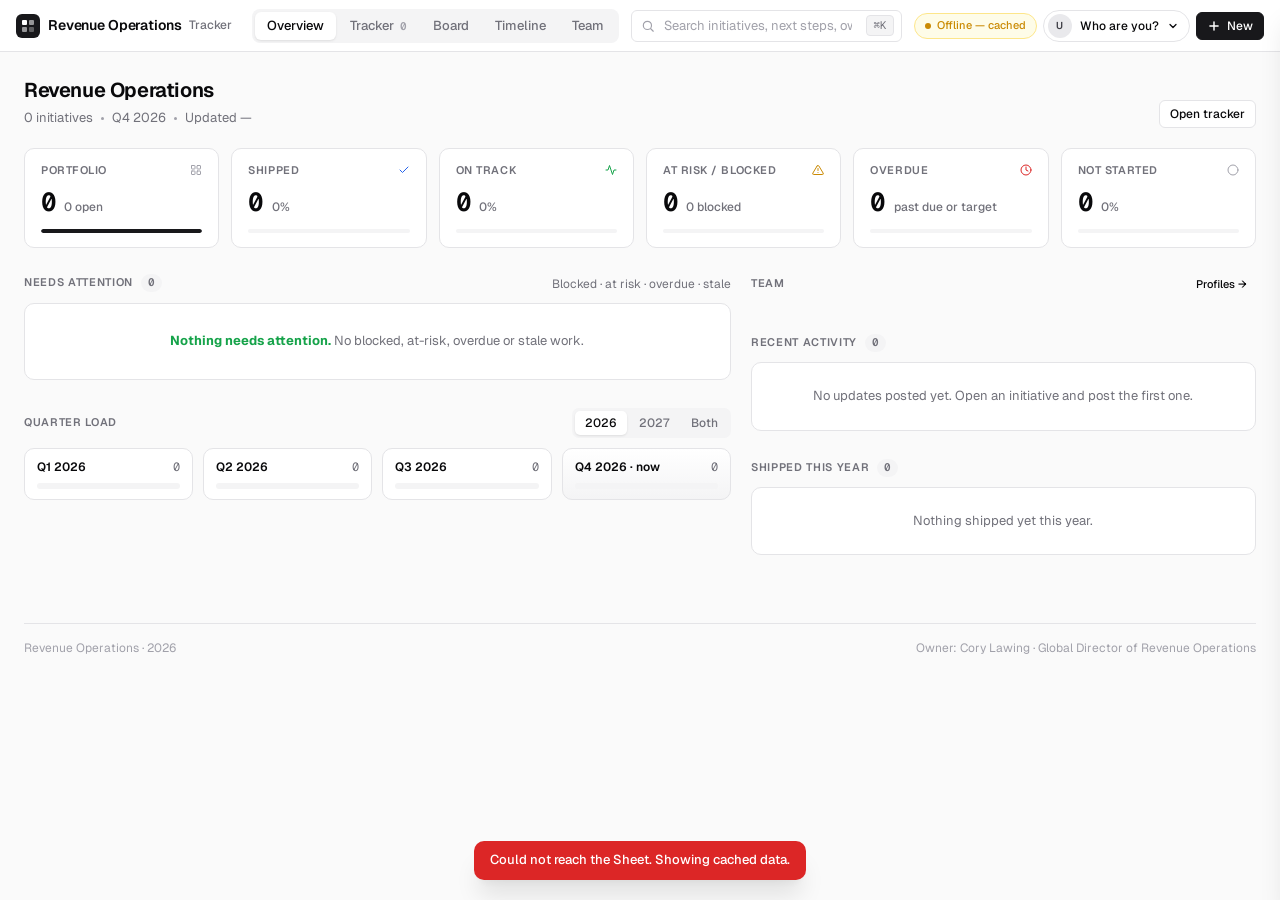
==== commit 1d7b5898: "Rebuild as the Revenue Operations tracker Tracker table, status board with drag and drop, timeline, " ====
--- a/index.html
+++ b/index.html
@@ -6,7 +6,7 @@
 <meta name="theme-color" content="#FAFAFA">
 <meta name="apple-mobile-web-app-capable" content="yes">
 <meta name="apple-mobile-web-app-status-bar-style" content="default">
-<title>Commercial Excellence · Revenue Operations Portfolio</title>
+<title>Revenue Operations · Tracker</title>
 <link rel="icon" type="image/svg+xml" href="data:image/svg+xml;utf8,<svg xmlns='http://www.w3.org/2000/svg' viewBox='0 0 32 32'><rect width='32' height='32' rx='6' fill='%2318181B'/><rect x='6' y='6' width='8' height='8' rx='1.5' fill='%23FFFFFF'/><rect x='18' y='6' width='8' height='8' rx='1.5' fill='%23FFFFFF' fill-opacity='0.55'/><rect x='6' y='18' width='8' height='8' rx='1.5' fill='%23FFFFFF' fill-opacity='0.55'/><rect x='18' y='18' width='8' height='8' rx='1.5' fill='%23FFFFFF' fill-opacity='0.3'/></svg>">
 <link rel="preconnect" href="https://fonts.googleapis.com">
 <link rel="preconnect" href="https://fonts.gstatic.com" crossorigin>
@@ -16,7 +16,7 @@
     --bg: #FAFAFA;
     --surface: #FFFFFF;
     --surface-2: #F4F4F5;
-    --surface-hover: #FAFAFA;
+    --surface-3: #E9E9EC;
     --border: #E4E4E7;
     --border-strong: #D4D4D8;
     --text: #09090B;
@@ -30,7 +30,9 @@
     --warning: #CA8A04; --warning-bg: #FEFCE8; --warning-border: #FDE68A;
     --danger:  #DC2626; --danger-bg:  #FEF2F2; --danger-border:  #FECACA;
     --info:    #2563EB; --info-bg:    #EFF6FF; --info-border:    #BFDBFE;
+    --blocked: #BE185D; --blocked-bg: #FDF2F8; --blocked-border: #FBCFE8;
     --neutral: #71717A; --neutral-bg: #F4F4F5; --neutral-border: #E4E4E7;
+    --purple: #7C3AED;
 
     --ws-sales: #E11D48;
     --ws-marketing: #EA580C;
@@ -42,801 +44,531 @@
     --shadow-md: 0 4px 6px -1px rgba(9,9,11,.05), 0 2px 4px -2px rgba(9,9,11,.04);
     --shadow-lg: 0 10px 15px -3px rgba(9,9,11,.06), 0 4px 6px -4px rgba(9,9,11,.04);
     --shadow-xl: 0 20px 25px -5px rgba(9,9,11,.1), 0 8px 10px -6px rgba(9,9,11,.06);
-
-    --r-sm: 4px; --r: 6px; --r-lg: 10px;
+    --r-sm: 4px; --r: 6px; --r-lg: 10px; --r-xl: 14px;
   }
 
   * { box-sizing: border-box; margin: 0; padding: 0; }
-
-  html, body {
-    background: var(--bg);
-    color: var(--text);
-    font-family: 'Geist', system-ui, -apple-system, sans-serif;
-    font-size: 14px;
-    line-height: 1.45;
-    -webkit-font-smoothing: antialiased;
-    -moz-osx-font-smoothing: grayscale;
-  }
-  button { font-family: inherit; cursor: pointer; }
-  input, select, textarea { font-family: inherit; }
+  html, body { background: var(--bg); color: var(--text); font-family: 'Geist', system-ui, -apple-system, sans-serif; font-size: 14px; line-height: 1.45; -webkit-font-smoothing: antialiased; }
+  button { font-family: inherit; cursor: pointer; color: inherit; }
+  input, select, textarea { font-family: inherit; font-size: 13px; color: var(--text); }
   ::placeholder { color: var(--text-4); }
-
-  .app-bar { height: 52px; background: rgba(255,255,255,.85); backdrop-filter: saturate(180%) blur(8px); -webkit-backdrop-filter: saturate(180%) blur(8px); border-bottom: 1px solid var(--border); display: flex; align-items: center; padding: 0 20px; position: sticky; top: 0; z-index: 50; gap: 16px; }
+  a { color: inherit; }
+  .mono { font-family: 'Geist Mono', monospace; }
+  .muted { color: var(--text-3); }
+  .hidden { display: none !important; }
+  .icon { width: 14px; height: 14px; flex-shrink: 0; }
+  .icon-sm { width: 12px; height: 12px; flex-shrink: 0; }
+  .icon-lg { width: 18px; height: 18px; flex-shrink: 0; }
+
+  /* ---------- App bar ---------- */
+  .app-bar { height: 52px; background: rgba(255,255,255,.88); backdrop-filter: saturate(180%) blur(8px); -webkit-backdrop-filter: saturate(180%) blur(8px); border-bottom: 1px solid var(--border); display: flex; align-items: center; padding: 0 16px; position: sticky; top: 0; z-index: 50; gap: 12px; }
   .brand { display: flex; align-items: center; gap: 8px; flex-shrink: 0; }
-  .brand-mark { width: 22px; height: 22px; border-radius: 5px; background: var(--accent); display: grid; place-items: center; color: white; }
+  .brand-mark { width: 24px; height: 24px; border-radius: 6px; background: var(--accent); display: grid; place-items: center; color: white; }
   .brand-name { font-weight: 600; font-size: 14px; letter-spacing: -0.01em; }
-  .brand-sep { color: var(--text-4); }
-  .brand-org { font-size: 13px; color: var(--text-3); font-weight: 500; }
-  .app-bar-search { flex: 1; max-width: 360px; position: relative; margin: 0 auto; }
-  .app-bar-search input { width: 100%; height: 32px; border: 1px solid var(--border); border-radius: var(--r); background: var(--surface); padding: 0 36px 0 32px; font-size: 13px; color: var(--text); outline: none; transition: border .15s, box-shadow .15s; }
-  .app-bar-search input:focus { border-color: var(--accent); box-shadow: 0 0 0 3px rgba(24,24,27,.05); }
+  .brand-sub { font-size: 12px; color: var(--text-3); font-weight: 500; }
+  .nav { display: flex; gap: 2px; background: var(--surface-2); padding: 3px; border-radius: 8px; margin-left: 8px; }
+  .nav-btn { height: 28px; padding: 0 12px; border: none; border-radius: 6px; background: transparent; font-size: 13px; font-weight: 500; color: var(--text-3); display: inline-flex; align-items: center; gap: 6px; transition: all .12s; white-space: nowrap; }
+  .nav-btn:hover { color: var(--text); }
+  .nav-btn.active { background: var(--surface); color: var(--text); box-shadow: var(--shadow-sm); }
+  .nav-btn .nav-count { font-size: 11px; font-weight: 600; color: var(--text-4); font-family: 'Geist Mono', monospace; }
+  .nav-btn.active .nav-count { color: var(--text-3); }
+  .nav-btn .nav-alert { min-width: 16px; height: 16px; padding: 0 4px; border-radius: 8px; background: var(--danger); color: white; font-size: 10px; font-weight: 700; display: inline-grid; place-items: center; }
+  .app-bar-search { flex: 1; max-width: 320px; position: relative; margin-left: auto; }
+  .app-bar-search input { width: 100%; height: 32px; border: 1px solid var(--border); border-radius: var(--r); background: var(--surface); padding: 0 36px 0 32px; font-size: 13px; outline: none; transition: border .15s, box-shadow .15s; }
+  .app-bar-search input:focus { border-color: var(--accent); box-shadow: 0 0 0 3px rgba(24,24,27,.06); }
   .app-bar-search .icon-search { position: absolute; left: 10px; top: 50%; transform: translateY(-50%); color: var(--text-4); pointer-events: none; }
-  .app-bar-search kbd { position: absolute; right: 8px; top: 50%; transform: translateY(-50%); background: var(--surface-2); border: 1px solid var(--border); border-radius: 4px; padding: 2px 6px; font-size: 11px; color: var(--text-3); font-family: 'Geist Mono', monospace; font-weight: 500; }
-  .app-bar-actions { display: flex; gap: 6px; align-items: center; }
-
-  .conn-status { display: inline-flex; align-items: center; gap: 6px; padding: 4px 10px; font-size: 11px; font-weight: 500; border-radius: 100px; border: 1px solid; }
+  .app-bar-search kbd { position: absolute; right: 8px; top: 50%; transform: translateY(-50%); background: var(--surface-2); border: 1px solid var(--border); border-radius: 4px; padding: 2px 6px; font-size: 11px; color: var(--text-3); font-family: 'Geist Mono', monospace; }
+  .app-bar-actions { display: flex; gap: 6px; align-items: center; flex-shrink: 0; }
+
+  .conn-status { display: inline-flex; align-items: center; gap: 6px; padding: 0 10px; height: 26px; font-size: 11px; font-weight: 500; border-radius: 100px; border: 1px solid; white-space: nowrap; }
   .conn-status::before { content: ''; width: 6px; height: 6px; border-radius: 50%; background: currentColor; }
   .conn-status.online { color: var(--success); background: var(--success-bg); border-color: var(--success-border); }
   .conn-status.offline { color: var(--warning); background: var(--warning-bg); border-color: var(--warning-border); }
   .conn-status.loading { color: var(--text-3); background: var(--surface-2); border-color: var(--border); }
   .conn-status.error { color: var(--danger); background: var(--danger-bg); border-color: var(--danger-border); }
-
+  .conn-status.saving { color: var(--info); background: var(--info-bg); border-color: var(--info-border); }
+
+  /* Who am I */
+  .me-btn { height: 32px; padding: 0 10px 0 4px; border-radius: 100px; border: 1px solid var(--border); background: var(--surface); display: inline-flex; align-items: center; gap: 8px; font-size: 12px; font-weight: 500; transition: all .12s; }
+  .me-btn:hover { border-color: var(--border-strong); background: var(--surface-2); }
+  .me-btn .me-name { max-width: 120px; overflow: hidden; text-overflow: ellipsis; white-space: nowrap; }
+  .me-menu { position: absolute; right: 0; top: calc(100% + 6px); width: 240px; background: var(--surface); border: 1px solid var(--border); border-radius: var(--r-lg); box-shadow: var(--shadow-xl); padding: 6px; z-index: 60; display: none; }
+  .me-menu.open { display: block; }
+  .me-menu-title { font-size: 11px; font-weight: 600; text-transform: uppercase; letter-spacing: .04em; color: var(--text-4); padding: 6px 8px 4px; }
+  .me-opt { width: 100%; display: flex; align-items: center; gap: 10px; padding: 7px 8px; border: none; background: transparent; border-radius: var(--r); text-align: left; font-size: 13px; }
+  .me-opt:hover { background: var(--surface-2); }
+  .me-opt.active { background: var(--surface-2); }
+  .me-opt-role { font-size: 11px; color: var(--text-3); display: block; }
+  .me-opt-check { margin-left: auto; color: var(--success); }
+
+  /* ---------- Buttons ---------- */
   .btn { height: 32px; padding: 0 12px; border-radius: var(--r); font-size: 13px; font-weight: 500; border: 1px solid var(--border); background: var(--surface); color: var(--text); display: inline-flex; align-items: center; gap: 6px; transition: all .12s; white-space: nowrap; }
   .btn:hover { background: var(--surface-2); border-color: var(--border-strong); }
-  .btn:disabled { opacity: 0.5; cursor: not-allowed; }
+  .btn:disabled { opacity: .5; cursor: not-allowed; }
   .btn-primary { background: var(--accent); color: white; border-color: var(--accent); }
   .btn-primary:hover { background: var(--accent-hover); border-color: var(--accent-hover); }
   .btn-ghost { border-color: transparent; background: transparent; }
-  .btn-ghost:hover { background: var(--surface-2); border-color: var(--border); }
+  .btn-ghost:hover { background: var(--surface-2); border-color: transparent; }
   .btn-danger { color: var(--danger); }
-  .btn-danger:hover { background: var(--danger-bg); border-color: var(--danger-border); color: var(--danger); }
+  .btn-danger:hover { background: var(--danger-bg); border-color: var(--danger-border); }
   .btn-sm { height: 28px; padding: 0 10px; font-size: 12px; }
-
-  .container { max-width: 1440px; margin: 0 auto; padding: 32px 24px 80px; }
-  .page-head { display: flex; justify-content: space-between; align-items: flex-end; gap: 24px; margin-bottom: 28px; flex-wrap: wrap; }
-  .page-head h1 { font-size: 26px; font-weight: 600; letter-spacing: -0.02em; margin-bottom: 6px; }
-  .page-sub { font-size: 14px; color: var(--text-3); display: flex; align-items: center; gap: 10px; flex-wrap: wrap; }
-  .page-sub-dot { width: 3px; height: 3px; background: var(--text-4); border-radius: 50%; }
-
-  /* Setup banner */
-  .setup-banner { background: var(--warning-bg); border: 1px solid var(--warning-border); border-radius: var(--r-lg); padding: 16px 20px; margin-bottom: 24px; display: flex; gap: 14px; align-items: flex-start; }
-  .setup-banner-icon { color: var(--warning); flex-shrink: 0; }
-  .setup-banner-title { font-weight: 600; color: var(--text); margin-bottom: 4px; }
-  .setup-banner-body { font-size: 13px; color: var(--text-2); line-height: 1.55; }
-  .setup-banner-body code { font-family: 'Geist Mono', monospace; font-size: 12px; background: var(--surface); padding: 1px 6px; border-radius: 4px; border: 1px solid var(--border); }
-
-  .kpi-grid { display: grid; grid-template-columns: repeat(6, 1fr); gap: 12px; margin-bottom: 32px; }
-
-  /* Filtered KPI banner */
-  .kpi-filtered-banner {
-    display: flex;
-    align-items: center;
-    gap: 8px;
-    background: var(--info-bg);
-    border: 1px solid var(--info-border);
-    border-radius: var(--r);
-    padding: 8px 12px;
-    margin-bottom: 14px;
-    font-size: 12px;
-    color: var(--info);
-    font-weight: 500;
-  }
-  .kpi-filtered-banner #kpi-filter-summary {
-    color: var(--text-2);
-    font-weight: 400;
-  }
-  .kpi-banner-clear {
-    margin-left: auto;
-    background: none;
-    border: none;
-    color: var(--info);
-    cursor: pointer;
-    padding: 2px;
-    border-radius: 3px;
-    display: inline-flex;
-    align-items: center;
-    transition: background .12s;
-  }
-  .kpi-banner-clear:hover { background: rgba(37, 99, 235, 0.1); }
-  .kpi-grid-filtered .kpi-card { border-color: var(--info-border); }
-  .kpi-card { background: var(--surface); border: 1px solid var(--border); border-radius: var(--r-lg); padding: 14px 16px; transition: border-color .15s, box-shadow .15s; }
+  .btn-xs { height: 24px; padding: 0 8px; font-size: 11px; }
+  .btn-icon { width: 32px; padding: 0; justify-content: center; }
+
+  /* ---------- Layout ---------- */
+  .container { max-width: 1440px; margin: 0 auto; padding: 24px 24px 80px; }
+  .view { display: none; }
+  .view.active { display: block; }
+  .page-head { display: flex; align-items: flex-end; justify-content: space-between; gap: 16px; margin-bottom: 20px; flex-wrap: wrap; }
+  .page-head h1 { font-size: 20px; font-weight: 650; letter-spacing: -0.02em; }
+  .page-sub { font-size: 13px; color: var(--text-3); margin-top: 4px; display: flex; gap: 8px; align-items: center; flex-wrap: wrap; }
+  .page-sub-dot { width: 3px; height: 3px; border-radius: 50%; background: var(--text-4); }
+  .section { margin-bottom: 28px; }
+  .section-head { display: flex; align-items: center; justify-content: space-between; margin-bottom: 10px; gap: 12px; flex-wrap: wrap; }
+  .section-title { display: flex; align-items: center; gap: 8px; }
+  .section-title h2 { font-size: 11px; font-weight: 600; text-transform: uppercase; letter-spacing: .06em; color: var(--text-3); }
+  .section-count { font-size: 11px; font-weight: 600; color: var(--text-3); background: var(--surface-2); border-radius: 100px; padding: 1px 7px; font-family: 'Geist Mono', monospace; }
+  .section-actions { display: flex; gap: 6px; align-items: center; }
+  .card { background: var(--surface); border: 1px solid var(--border); border-radius: var(--r-lg); }
+  .card-pad { padding: 16px; }
+  .two-col { display: grid; grid-template-columns: 1.4fr 1fr; gap: 20px; align-items: start; }
+  .three-col { display: grid; grid-template-columns: repeat(3, 1fr); gap: 16px; }
+
+  /* Banners */
+  .banner { border-radius: var(--r-lg); padding: 12px 16px; margin-bottom: 18px; display: flex; gap: 12px; align-items: center; border: 1px solid; font-size: 13px; }
+  .banner-warn { background: var(--warning-bg); border-color: var(--warning-border); color: var(--text-2); }
+  .banner-warn .banner-icon { color: var(--warning); }
+  .banner-info { background: var(--info-bg); border-color: var(--info-border); color: var(--text-2); }
+  .banner-title { font-weight: 600; color: var(--text); }
+  .banner-body { font-size: 12.5px; }
+  .banner .btn { margin-left: auto; }
+  .banner code { font-family: 'Geist Mono', monospace; font-size: 12px; background: var(--surface); padding: 1px 6px; border-radius: 4px; border: 1px solid var(--border); }
+
+  /* ---------- KPI tiles ---------- */
+  .kpi-grid { display: grid; grid-template-columns: repeat(6, 1fr); gap: 12px; margin-bottom: 24px; }
+  .kpi-card { background: var(--surface); border: 1px solid var(--border); border-radius: var(--r-lg); padding: 14px 16px; transition: border-color .15s, box-shadow .15s; cursor: pointer; text-align: left; position: relative; }
   .kpi-card:hover { border-color: var(--border-strong); box-shadow: var(--shadow-sm); }
-  .kpi-head { display: flex; justify-content: space-between; align-items: center; margin-bottom: 10px; }
-  .kpi-label { font-size: 12px; color: var(--text-3); font-weight: 500; }
-  .kpi-icon { width: 18px; height: 18px; border-radius: 4px; display: grid; place-items: center; color: var(--text-3); background: var(--surface-2); }
-  .kpi-value-row { display: flex; align-items: baseline; gap: 8px; margin-bottom: 12px; }
-  .kpi-value { font-size: 26px; font-weight: 600; letter-spacing: -0.025em; font-variant-numeric: tabular-nums; line-height: 1; }
-  .kpi-delta { font-size: 12px; color: var(--text-3); font-variant-numeric: tabular-nums; font-family: 'Geist Mono', monospace; }
-  .kpi-bar { height: 4px; background: var(--surface-2); border-radius: 100px; overflow: hidden; position: relative; }
-  .kpi-bar-fill { position: absolute; inset: 0 auto 0 0; background: var(--bar-color, var(--accent)); border-radius: 100px; width: var(--fill, 0%); transition: width .6s cubic-bezier(.16,1,.3,1); }
-  .kpi-success .kpi-icon { background: var(--success-bg); color: var(--success); }
-  .kpi-warning .kpi-icon { background: var(--warning-bg); color: var(--warning); }
-  .kpi-info .kpi-icon { background: var(--info-bg); color: var(--info); }
-  .kpi-neutral .kpi-icon { background: var(--neutral-bg); color: var(--neutral); }
-
-  .section { margin-bottom: 32px; }
-  .section-head { display: flex; justify-content: space-between; align-items: center; margin-bottom: 14px; gap: 16px; flex-wrap: wrap; }
-  .section-title { display: flex; align-items: center; gap: 10px; }
-  .section-title h2 { font-size: 16px; font-weight: 600; letter-spacing: -0.01em; }
-  .section-count { font-family: 'Geist Mono', monospace; font-size: 11px; color: var(--text-3); background: var(--surface-2); padding: 2px 7px; border-radius: 4px; font-weight: 500; }
-  .section-actions { display: flex; gap: 6px; align-items: center; }
-  .card { background: var(--surface); border: 1px solid var(--border); border-radius: var(--r-lg); overflow: hidden; }
-
-  .shipped-strip { display: flex; gap: 12px; overflow-x: auto; padding: 4px 2px 12px; scroll-snap-type: x mandatory; }
-
-  /* Quarter load strip — clickable cards, one per quarter in current year mode */
-  .quarter-strip { display: grid; grid-template-columns: repeat(4, 1fr); gap: 10px; }
-  .quarter-strip:has(.qstrip-card:nth-child(5)) { grid-template-columns: repeat(8, 1fr); }
-  .qstrip-card {
-    background: var(--surface);
-    border: 1px solid var(--border);
-    border-radius: var(--r);
-    padding: 12px 14px;
-    cursor: pointer;
-    transition: all .12s;
-    text-align: left;
-    font-family: inherit;
-    display: flex;
-    flex-direction: column;
-    gap: 8px;
-  }
-  .qstrip-card:hover { border-color: var(--border-strong); background: var(--surface-2); }
-  .qstrip-card.active { background: var(--accent); border-color: var(--accent); color: white; }
-  .qstrip-card.active .qstrip-label,
-  .qstrip-card.active .qstrip-count { color: white; }
-  .qstrip-card.current { box-shadow: 0 0 0 2px var(--info-border); }
-  .qstrip-card.current.active { box-shadow: 0 0 0 2px var(--accent); }
-  .qstrip-head { display: flex; align-items: baseline; justify-content: space-between; gap: 8px; }
-  .qstrip-label { font-size: 12px; font-weight: 500; color: var(--text-2); font-family: 'Geist Mono', monospace; }
-  .qstrip-count { font-size: 22px; font-weight: 700; color: var(--text); line-height: 1; }
-  .qstrip-bar { display: flex; height: 6px; background: var(--surface-2); border-radius: 100px; overflow: hidden; gap: 1px; }
-  .qstrip-card.active .qstrip-bar { background: rgba(255, 255, 255, 0.18); }
-  .qstrip-bar-empty { opacity: .4; }
-  .qstrip-seg { height: 100%; }
-  .qstrip-seg.s-complete { background: var(--info); }
-  .qstrip-seg.s-on_track { background: var(--success); }
-  .qstrip-seg.s-at_risk { background: var(--warning); }
-  .qstrip-seg.s-blocked { background: #BE185D; }
-  .qstrip-seg.s-not_started { background: var(--neutral); }
-
-  @media (max-width: 900px) {
-    .quarter-strip { grid-template-columns: repeat(2, 1fr) !important; }
-  }
-  .shipped-strip::-webkit-scrollbar { height: 6px; }
-  .shipped-strip::-webkit-scrollbar-track { background: transparent; }
-  .shipped-strip::-webkit-scrollbar-thumb { background: var(--border); border-radius: 100px; }
-  .shipped-card { flex: 0 0 280px; scroll-snap-align: start; background: var(--surface); border: 1px solid var(--border); border-radius: var(--r-lg); padding: 14px; cursor: pointer; transition: all .15s; position: relative; overflow: hidden; }
-  .shipped-card:hover { border-color: var(--info-border); box-shadow: var(--shadow-sm); transform: translateY(-1px); }
-  .shipped-card::before { content: ''; position: absolute; top: 0; left: 0; right: 0; height: 3px; background: var(--info); }
-  .shipped-head { display: flex; align-items: center; justify-content: space-between; margin-bottom: 8px; }
-  .shipped-check { width: 22px; height: 22px; border-radius: 50%; background: var(--info-bg); color: var(--info); display: grid; place-items: center; }
-  .shipped-target { font-family: 'Geist Mono', monospace; font-size: 11px; color: var(--text-3); font-weight: 500; }
-  .shipped-code { font-family: 'Geist Mono', monospace; font-size: 10px; color: var(--text-3); font-weight: 500; margin-bottom: 4px; }
-  .shipped-title { font-size: 14px; font-weight: 600; line-height: 1.3; margin-bottom: 8px; color: var(--text); }
-  .shipped-value { font-size: 12px; color: var(--text-2); line-height: 1.45; display: -webkit-box; -webkit-line-clamp: 3; -webkit-box-orient: vertical; overflow: hidden; }
-  .shipped-ws { display: inline-flex; align-items: center; gap: 5px; font-size: 11px; color: var(--text-3); margin-top: 10px; }
-  .shipped-ws::before { content: ''; width: 6px; height: 6px; border-radius: 2px; background: var(--ws-color, var(--text-4)); }
-
-  .workload-card { padding: 18px 20px; }
-  .workload-head { display: flex; justify-content: space-between; align-items: center; margin-bottom: 16px; flex-wrap: wrap; gap: 12px; }
-  .workload-flag { display: inline-flex; align-items: center; gap: 6px; font-size: 12px; color: var(--warning); background: var(--warning-bg); border: 1px solid var(--warning-border); padding: 4px 10px; border-radius: 100px; font-weight: 500; }
-  .workload-row { display: grid; grid-template-columns: 200px 1fr 60px; gap: 16px; align-items: center; padding: 8px 0; border-bottom: 1px solid var(--border); }
-  .workload-row:last-child { border-bottom: none; }
-  .workload-name { font-size: 13px; font-weight: 500; color: var(--text); display: flex; align-items: center; gap: 8px; }
-  .workload-bar-track { height: 24px; background: var(--surface-2); border-radius: var(--r); overflow: hidden; display: flex; }
-  .workload-bar-seg { height: 100%; transition: width .6s cubic-bezier(.16,1,.3,1); cursor: pointer; position: relative; }
-  .workload-bar-seg:hover { filter: brightness(0.92); }
-  .workload-bar-seg.s-complete    { background: var(--info); }
-  .workload-bar-seg.s-on_track    { background: var(--success); }
-  .workload-bar-seg.s-at_risk     { background: var(--warning); }
-  .workload-bar-seg.s-blocked     { background: #BE185D; }
-  .workload-bar-seg.s-not_started { background: var(--neutral); }
-  .workload-bar-seg.s-killed {
-    background-color: #737373;
-    background-image: repeating-linear-gradient(
-      135deg,
-      transparent 0,
-      transparent 4px,
-      rgba(255, 255, 255, 0.35) 4px,
-      rgba(255, 255, 255, 0.35) 6px
-    );
-    opacity: .7;
-  }
-  .workload-count { font-family: 'Geist Mono', monospace; font-size: 13px; font-weight: 600; color: var(--text); text-align: right; font-variant-numeric: tabular-nums; }
-  .workload-legend { display: flex; gap: 16px; padding-top: 14px; margin-top: 14px; border-top: 1px solid var(--border); flex-wrap: wrap; }
-  .wl-legend-item { display: flex; align-items: center; gap: 6px; font-size: 12px; color: var(--text-3); }
-  .wl-legend-dot { width: 8px; height: 8px; border-radius: 2px; }
-
-  .badge { display: inline-flex; align-items: center; gap: 5px; height: 22px; padding: 0 8px; font-size: 12px; font-weight: 500; border-radius: 100px; border: 1px solid; white-space: nowrap; font-variant-numeric: tabular-nums; }
-  .badge::before { content: ''; width: 6px; height: 6px; border-radius: 50%; background: currentColor; flex-shrink: 0; }
+  .kpi-card.active { border-color: var(--accent); box-shadow: 0 0 0 1px var(--accent); }
+  .kpi-head { display: flex; justify-content: space-between; align-items: center; margin-bottom: 8px; }
+  .kpi-label { font-size: 11px; font-weight: 600; text-transform: uppercase; letter-spacing: .05em; color: var(--text-3); }
+  .kpi-icon { color: var(--text-4); display: inline-flex; }
+  .kpi-value-row { display: flex; align-items: baseline; gap: 8px; }
+  .kpi-value { font-size: 26px; font-weight: 650; letter-spacing: -0.03em; font-family: 'Geist Mono', monospace; }
+  .kpi-delta { font-size: 12px; color: var(--text-3); font-weight: 500; }
+  .kpi-bar { height: 4px; background: var(--surface-2); border-radius: 2px; margin-top: 10px; overflow: hidden; }
+  .kpi-bar-fill { height: 100%; width: var(--fill, 0%); background: var(--bar-color, var(--accent)); border-radius: 2px; transition: width .35s ease; }
+  .kpi-card.tone-info .kpi-icon { color: var(--info); }
+  .kpi-card.tone-success .kpi-icon { color: var(--success); }
+  .kpi-card.tone-warning .kpi-icon { color: var(--warning); }
+  .kpi-card.tone-danger .kpi-icon { color: var(--danger); }
+
+  /* ---------- Badges / tags / avatars ---------- */
+  .badge { display: inline-flex; align-items: center; gap: 5px; height: 20px; padding: 0 8px; border-radius: 100px; font-size: 11px; font-weight: 600; border: 1px solid; white-space: nowrap; }
+  .badge::before { content: ''; width: 6px; height: 6px; border-radius: 50%; background: currentColor; }
+  .badge-info { color: var(--info); background: var(--info-bg); border-color: var(--info-border); }
   .badge-success { color: var(--success); background: var(--success-bg); border-color: var(--success-border); }
   .badge-warning { color: var(--warning); background: var(--warning-bg); border-color: var(--warning-border); }
+  .badge-blocked { color: var(--blocked); background: var(--blocked-bg); border-color: var(--blocked-border); }
   .badge-neutral { color: var(--neutral); background: var(--neutral-bg); border-color: var(--neutral-border); }
-  .badge-info    { color: var(--info);    background: var(--info-bg);    border-color: var(--info-border); }
-  .badge-blocked { color: #BE185D; background: #FDF2F8; border-color: #FBCFE8; }
-  .badge-killed  {
-    color: #525252;
-    background-color: #E5E5E5;
-    background-image: repeating-linear-gradient(
-      135deg,
-      transparent 0,
-      transparent 4px,
-      rgba(82, 82, 82, 0.18) 4px,
-      rgba(82, 82, 82, 0.18) 6px
-    );
-    border-color: #A3A3A3;
-    text-decoration: line-through;
-    text-decoration-color: rgba(82, 82, 82, 0.5);
-    text-decoration-thickness: 1px;
-  }
-  .badge-killed::before { background: #525252; }
-  .tag { display: inline-flex; align-items: center; height: 22px; padding: 0 7px; font-size: 12px; font-weight: 500; border-radius: var(--r); background: var(--surface-2); color: var(--text-2); border: 1px solid var(--border); font-variant-numeric: tabular-nums; }
-  .tag-mono { font-family: 'Geist Mono', monospace; font-size: 11px; }
-  .avatar { width: 22px; height: 22px; border-radius: 50%; background: var(--surface-2); color: var(--text-2); font-size: 10px; font-weight: 600; display: inline-grid; place-items: center; border: 1px solid var(--border); text-transform: uppercase; font-family: 'Geist Mono', monospace; }
-
-  .timeline { padding: 0; overflow-x: auto; }
-  .tl-grid { position: relative; }
-  .tl-grid.mode-2026 { min-width: 980px; }
-  .tl-grid.mode-2026 .tl-header,
-  .tl-grid.mode-2026 .tl-row { grid-template-columns: 280px repeat(4, 1fr); }
-  .tl-grid.mode-2026 .tl-row-track { grid-template-columns: repeat(4, 1fr); }
-  .tl-grid.mode-2026 .tl-row-track::before { background-image: linear-gradient(to right, transparent calc(25% - .5px), var(--border) calc(25% - .5px), var(--border) calc(25% + .5px), transparent calc(25% + .5px), transparent calc(50% - .5px), var(--border) calc(50% - .5px), var(--border) calc(50% + .5px), transparent calc(50% + .5px), transparent calc(75% - .5px), var(--border) calc(75% - .5px), var(--border) calc(75% + .5px), transparent calc(75% + .5px)); }
-  .tl-grid.mode-2027 { min-width: 980px; }
-  .tl-grid.mode-2027 .tl-header,
-  .tl-grid.mode-2027 .tl-row { grid-template-columns: 280px repeat(4, 1fr); }
-  .tl-grid.mode-2027 .tl-row-track { grid-template-columns: repeat(4, 1fr); }
-  .tl-grid.mode-2027 .tl-row-track::before { background-image: linear-gradient(to right, transparent calc(25% - .5px), var(--border) calc(25% - .5px), var(--border) calc(25% + .5px), transparent calc(25% + .5px), transparent calc(50% - .5px), var(--border) calc(50% - .5px), var(--border) calc(50% + .5px), transparent calc(50% + .5px), transparent calc(75% - .5px), var(--border) calc(75% - .5px), var(--border) calc(75% + .5px), transparent calc(75% + .5px)); }
-  .tl-grid.mode-both { min-width: 1400px; }
-  .tl-grid.mode-both .tl-header,
-  .tl-grid.mode-both .tl-row { grid-template-columns: 280px repeat(8, 1fr); }
+  .badge-killed { color: var(--text-4); background: var(--surface-2); border-color: var(--border); text-decoration: line-through; }
+  .tag { display: inline-flex; align-items: center; height: 20px; padding: 0 7px; border-radius: 4px; font-size: 11px; font-weight: 500; background: var(--surface-2); color: var(--text-2); border: 1px solid var(--border); white-space: nowrap; }
+  .tag-mono { font-family: 'Geist Mono', monospace; }
+  .prio { display: inline-flex; align-items: center; gap: 4px; height: 20px; padding: 0 7px; border-radius: 4px; font-size: 11px; font-weight: 600; font-family: 'Geist Mono', monospace; border: 1px solid var(--border); background: var(--surface); color: var(--text-2); }
+  .prio-P1 { color: var(--danger); border-color: var(--danger-border); background: var(--danger-bg); }
+  .prio-P2 { color: var(--warning); border-color: var(--warning-border); background: var(--warning-bg); }
+  .prio-P3 { color: var(--text-3); }
+  .flag { display: inline-flex; align-items: center; gap: 4px; height: 20px; padding: 0 7px; border-radius: 4px; font-size: 11px; font-weight: 600; white-space: nowrap; }
+  .flag-overdue { color: var(--danger); background: var(--danger-bg); border: 1px solid var(--danger-border); }
+  .flag-stale { color: var(--warning); background: var(--warning-bg); border: 1px solid var(--warning-border); }
+  .flag-due { color: var(--text-3); background: var(--surface-2); border: 1px solid var(--border); }
+  .ws-dot { width: 8px; height: 8px; border-radius: 50%; background: var(--ws-color, var(--accent)); flex-shrink: 0; display: inline-block; }
+  .ws-pill { display: inline-flex; align-items: center; gap: 6px; height: 20px; padding: 0 8px 0 6px; border-radius: 100px; font-size: 11px; font-weight: 600; color: var(--ws-color); background: color-mix(in srgb, var(--ws-color) 9%, white); border: 1px solid color-mix(in srgb, var(--ws-color) 25%, white); white-space: nowrap; }
+  .ws-pill::before { content: ''; width: 6px; height: 6px; border-radius: 50%; background: var(--ws-color); }
+  .avatar { width: 24px; height: 24px; border-radius: 50%; background: var(--surface-3); color: var(--text-2); display: inline-grid; place-items: center; font-size: 10px; font-weight: 600; flex-shrink: 0; overflow: hidden; letter-spacing: .02em; }
+  .avatar img { width: 100%; height: 100%; object-fit: cover; display: block; }
+  .avatar.av-sm { width: 20px; height: 20px; font-size: 9px; }
+  .avatar.av-md { width: 32px; height: 32px; font-size: 12px; }
+  .avatar.av-lg { width: 56px; height: 56px; font-size: 18px; }
+  .avatar.av-xl { width: 88px; height: 88px; font-size: 28px; }
+  .avatar.av-team { background: var(--accent); color: white; }
+  .owner-chip { display: inline-flex; align-items: center; gap: 7px; font-size: 12.5px; color: var(--text-2); white-space: nowrap; }
+  .progress { height: 6px; background: var(--surface-2); border-radius: 3px; overflow: hidden; width: 100%; }
+  .progress > i { display: block; height: 100%; width: var(--p, 0%); background: var(--pc, var(--accent)); border-radius: 3px; transition: width .3s; }
+  .progress-wrap { display: flex; align-items: center; gap: 8px; min-width: 90px; }
+  .progress-num { font-family: 'Geist Mono', monospace; font-size: 11px; color: var(--text-3); width: 32px; text-align: right; }
+
+  /* ---------- Filter bar ---------- */
+  .toolbar { display: flex; align-items: center; gap: 8px; margin-bottom: 14px; flex-wrap: wrap; }
+  .toolbar .spacer { flex: 1; }
+  .chip { height: 28px; padding: 0 10px; border-radius: 100px; border: 1px solid var(--border); background: var(--surface); font-size: 12px; font-weight: 500; color: var(--text-2); display: inline-flex; align-items: center; gap: 6px; transition: all .12s; white-space: nowrap; }
+  .chip:hover { border-color: var(--border-strong); background: var(--surface-2); }
+  .chip.active { background: var(--accent); color: white; border-color: var(--accent); }
+  .chip .chip-n { font-family: 'Geist Mono', monospace; font-size: 11px; opacity: .7; }
+  .chip-x { margin-left: 2px; opacity: .7; }
+  .filter-menu-wrap { position: relative; }
+  .filter-menu { position: absolute; left: 0; top: calc(100% + 6px); width: 340px; max-width: calc(100vw - 32px); background: var(--surface); border: 1px solid var(--border); border-radius: var(--r-lg); box-shadow: var(--shadow-xl); z-index: 60; display: none; }
+  .filter-menu.open { display: block; }
+  .filter-menu-head { display: flex; align-items: center; justify-content: space-between; padding: 10px 14px; border-bottom: 1px solid var(--border); }
+  .filter-menu-title { font-size: 13px; font-weight: 600; }
+  .filter-menu-body { padding: 10px 14px; max-height: 60vh; overflow-y: auto; display: flex; flex-direction: column; gap: 14px; }
+  .filter-menu-label { font-size: 11px; font-weight: 600; text-transform: uppercase; letter-spacing: .05em; color: var(--text-3); display: block; margin-bottom: 6px; }
+  .filter-group { display: flex; flex-wrap: wrap; gap: 6px; }
+  .filter-chip { height: 26px; padding: 0 9px; border-radius: 100px; border: 1px solid var(--border); background: var(--surface); font-size: 12px; font-weight: 500; color: var(--text-2); display: inline-flex; align-items: center; gap: 6px; transition: all .1s; }
+  .filter-chip:hover { border-color: var(--border-strong); background: var(--surface-2); }
+  .filter-chip.active { background: var(--accent); color: white; border-color: var(--accent); }
+  .filter-chip .n { font-family: 'Geist Mono', monospace; font-size: 10px; opacity: .65; }
+  .filter-menu-foot { display: flex; justify-content: space-between; padding: 10px 14px; border-top: 1px solid var(--border); }
+  .filter-menu-badge { min-width: 16px; height: 16px; padding: 0 4px; border-radius: 8px; background: var(--accent); color: white; font-size: 10px; font-weight: 700; display: inline-grid; place-items: center; margin-left: 2px; }
+  .seg { display: inline-flex; background: var(--surface-2); padding: 3px; border-radius: 7px; gap: 2px; }
+  .seg button { height: 24px; padding: 0 10px; border: none; border-radius: 5px; background: transparent; font-size: 12px; font-weight: 500; color: var(--text-3); }
+  .seg button.active { background: var(--surface); color: var(--text); box-shadow: var(--shadow-sm); }
+  .select-sm { height: 28px; border: 1px solid var(--border); border-radius: var(--r); background: var(--surface); padding: 0 26px 0 10px; font-size: 12px; font-weight: 500; color: var(--text-2); appearance: none; -webkit-appearance: none; background-image: url("data:image/svg+xml;utf8,<svg xmlns='http://www.w3.org/2000/svg' width='10' height='10' viewBox='0 0 24 24' fill='none' stroke='%2371717A' stroke-width='2.5' stroke-linecap='round' stroke-linejoin='round'><polyline points='6 9 12 15 18 9'/></svg>"); background-repeat: no-repeat; background-position: right 9px center; }
+  .filtered-note { display: flex; align-items: center; gap: 8px; background: var(--info-bg); border: 1px solid var(--info-border); border-radius: var(--r); padding: 6px 12px; margin-bottom: 12px; font-size: 12px; color: var(--info); font-weight: 500; }
+  .filtered-note span { color: var(--text-2); font-weight: 400; }
+  .filtered-note button { margin-left: auto; background: none; border: none; color: var(--info); display: inline-flex; padding: 2px; }
+
+  /* ---------- Tracker table ---------- */
+  .table-wrap { background: var(--surface); border: 1px solid var(--border); border-radius: var(--r-lg); overflow: hidden; }
+  .table-scroll { overflow-x: auto; }
+  table.tracker { width: 100%; border-collapse: collapse; min-width: 980px; }
+  table.tracker th { position: sticky; top: 52px; z-index: 5; background: var(--surface-2); font-size: 11px; font-weight: 600; text-transform: uppercase; letter-spacing: .05em; color: var(--text-3); text-align: left; padding: 9px 12px; border-bottom: 1px solid var(--border); white-space: nowrap; user-select: none; }
+  table.tracker th.sortable { cursor: pointer; }
+  table.tracker th.sortable:hover { color: var(--text); }
+  table.tracker th .sort-ind { display: inline-block; width: 10px; margin-left: 4px; color: var(--text-4); font-family: 'Geist Mono', monospace; }
+  table.tracker th.sorted { color: var(--text); }
+  table.tracker th.sorted .sort-ind { color: var(--accent); }
+  table.tracker td { padding: 9px 12px; border-bottom: 1px solid var(--border); vertical-align: middle; font-size: 13px; }
+  table.tracker tbody tr { cursor: pointer; transition: background .1s; }
+  table.tracker tbody tr:hover { background: var(--surface-hover, #FAFAFA); }
+  table.tracker tbody tr:last-child td { border-bottom: none; }
+  table.tracker tr.row-done .t-title { color: var(--text-3); }
+  table.tracker tr.row-killed .t-title { color: var(--text-4); text-decoration: line-through; }
+  .t-code { font-family: 'Geist Mono', monospace; font-size: 11px; color: var(--text-3); white-space: nowrap; }
+  .t-title { font-weight: 550; display: flex; align-items: center; gap: 8px; }
+  .t-title-text { max-width: 420px; overflow: hidden; text-overflow: ellipsis; white-space: nowrap; }
+  .t-sub { font-size: 11.5px; color: var(--text-3); margin-top: 2px; max-width: 420px; overflow: hidden; text-overflow: ellipsis; white-space: nowrap; }
+  .t-next { max-width: 260px; overflow: hidden; text-overflow: ellipsis; white-space: nowrap; color: var(--text-2); font-size: 12.5px; }
+  .t-next.empty { color: var(--text-4); font-style: italic; }
+  .t-upd { font-size: 12px; color: var(--text-3); white-space: nowrap; }
+  .inline-select { height: 24px; border: 1px solid transparent; border-radius: 4px; background: transparent; padding: 0 20px 0 6px; font-size: 12px; font-weight: 600; color: inherit; appearance: none; -webkit-appearance: none; cursor: pointer; background-image: url("data:image/svg+xml;utf8,<svg xmlns='http://www.w3.org/2000/svg' width='10' height='10' viewBox='0 0 24 24' fill='none' stroke='%23A1A1AA' stroke-width='2.5' stroke-linecap='round' stroke-linejoin='round'><polyline points='6 9 12 15 18 9'/></svg>"); background-repeat: no-repeat; background-position: right 5px center; }
+  .inline-select:hover { border-color: var(--border-strong); background-color: var(--surface); }
+  .inline-select:focus { outline: none; border-color: var(--accent); }
+  .group-row td { background: var(--surface-2); font-size: 11px; font-weight: 600; text-transform: uppercase; letter-spacing: .05em; color: var(--text-2); padding: 7px 12px; cursor: default; }
+  .group-row td .section-count { margin-left: 8px; }
+  .table-empty { padding: 48px; text-align: center; color: var(--text-3); font-size: 13px; }
+  .table-foot { display: flex; justify-content: space-between; align-items: center; padding: 8px 12px; border-top: 1px solid var(--border); font-size: 12px; color: var(--text-3); background: var(--surface-2); }
+
+  /* ---------- Attention list ---------- */
+  .attn-list { display: flex; flex-direction: column; }
+  .attn-row { display: grid; grid-template-columns: 1fr auto; gap: 10px; padding: 10px 14px; border-bottom: 1px solid var(--border); cursor: pointer; align-items: center; transition: background .1s; }
+  .attn-row:hover { background: var(--surface-2); }
+  .attn-row:last-child { border-bottom: none; }
+  .attn-main { min-width: 0; }
+  .attn-title { font-weight: 550; font-size: 13px; display: flex; align-items: center; gap: 8px; overflow: hidden; }
+  .attn-title span.t { overflow: hidden; text-overflow: ellipsis; white-space: nowrap; }
+  .attn-why { font-size: 12px; color: var(--text-3); margin-top: 3px; display: flex; gap: 6px; flex-wrap: wrap; align-items: center; }
+  .attn-side { display: flex; align-items: center; gap: 8px; }
+  .attn-empty { padding: 28px; text-align: center; color: var(--text-3); font-size: 13px; }
+  .attn-empty strong { color: var(--success); }
+
+  /* ---------- Quarter strip ---------- */
+  .quarter-strip { display: grid; grid-template-columns: repeat(4, 1fr); gap: 10px; }
+  .quarter-strip.eight { grid-template-columns: repeat(8, 1fr); }
+  .qstrip-card { background: var(--surface); border: 1px solid var(--border); border-radius: var(--r-lg); padding: 10px 12px; text-align: left; transition: all .12s; }
+  .qstrip-card:hover { border-color: var(--border-strong); box-shadow: var(--shadow-sm); }
+  .qstrip-card.active { border-color: var(--accent); box-shadow: 0 0 0 1px var(--accent); }
+  .qstrip-card.current { background: linear-gradient(180deg, var(--surface) 0%, var(--surface-2) 100%); }
+  .qstrip-head { display: flex; justify-content: space-between; align-items: baseline; margin-bottom: 8px; }
+  .qstrip-label { font-size: 12px; font-weight: 600; }
+  .qstrip-count { font-family: 'Geist Mono', monospace; font-size: 12px; color: var(--text-3); }
+  .qstrip-bar { display: flex; height: 6px; border-radius: 3px; overflow: hidden; gap: 1px; background: var(--surface-2); }
+  .qstrip-seg { height: 100%; }
+  .s-complete { background: var(--info); } .s-on_track { background: var(--success); } .s-at_risk { background: var(--warning); } .s-blocked { background: var(--blocked); } .s-not_started { background: var(--neutral); opacity: .55; }
+
+  /* ---------- Board (kanban) ---------- */
+  .kanban { display: grid; grid-template-columns: repeat(5, minmax(220px, 1fr)); gap: 12px; align-items: start; }
+  .kcol { background: var(--surface-2); border-radius: var(--r-lg); padding: 8px; min-height: 200px; transition: background .12s, box-shadow .12s; }
+  .kcol.drag-over { background: #E4E4E7; box-shadow: inset 0 0 0 2px var(--accent); }
+  .kcol-head { display: flex; align-items: center; gap: 8px; padding: 6px 6px 10px; }
+  .kcol-title { font-size: 12px; font-weight: 600; display: flex; align-items: center; gap: 6px; }
+  .kcol-title::before { content: ''; width: 8px; height: 8px; border-radius: 50%; background: var(--kc, var(--neutral)); }
+  .kcol-count { margin-left: auto; }
+  .kcards { display: flex; flex-direction: column; gap: 8px; min-height: 40px; }
+  .kcard { background: var(--surface); border: 1px solid var(--border); border-radius: var(--r); padding: 10px 12px; cursor: grab; transition: box-shadow .12s, border-color .12s, transform .12s; }
+  .kcard:hover { border-color: var(--border-strong); box-shadow: var(--shadow-md); }
+  .kcard.dragging { opacity: .5; transform: rotate(1.5deg); }
+  .kcard-head { display: flex; align-items: center; justify-content: space-between; gap: 8px; margin-bottom: 6px; }
+  .kcard-code { font-family: 'Geist Mono', monospace; font-size: 10.5px; color: var(--text-3); }
+  .kcard-title { font-size: 13px; font-weight: 550; line-height: 1.35; margin-bottom: 8px; }
+  .kcard-next { font-size: 12px; color: var(--text-3); margin-bottom: 8px; display: -webkit-box; -webkit-line-clamp: 2; -webkit-box-orient: vertical; overflow: hidden; }
+  .kcard-foot { display: flex; align-items: center; justify-content: space-between; gap: 6px; }
+  .kcard-foot .left { display: flex; align-items: center; gap: 6px; flex-wrap: wrap; }
+  .kcard-progress { margin-top: 8px; }
+  .kcol-empty { border: 1px dashed var(--border-strong); border-radius: var(--r); padding: 18px; text-align: center; font-size: 12px; color: var(--text-4); }
+  .kanban-killed { margin-top: 18px; }
+
+  /* ---------- Timeline ---------- */
+  .timeline { overflow: hidden; }
+  .tl-grid { position: relative; min-width: 720px; }
+  .tl-header { display: grid; grid-template-columns: 280px repeat(4, 1fr); border-bottom: 1px solid var(--border); background: var(--surface-2); }
+  .tl-grid.mode-both .tl-header { grid-template-columns: 280px repeat(8, 1fr); }
+  .tl-header-cell { padding: 10px 12px; font-size: 11px; font-weight: 600; text-transform: uppercase; letter-spacing: .05em; color: var(--text-3); border-left: 1px solid var(--border); cursor: pointer; display: flex; flex-direction: column; gap: 2px; transition: background .1s; }
+  .tl-header-cell:hover { background: var(--surface-3); color: var(--text); }
+  .tl-header-cell.first { border-left: none; cursor: default; }
+  .tl-header-cell.first:hover { background: transparent; color: var(--text-3); }
+  .tl-header-cell.tl-header-active { background: var(--accent); color: white; }
+  .tl-header-cell.tl-header-active .tl-q-range { color: rgba(255,255,255,.7); }
+  .tl-header-cell.tl-year-divider { border-left: 2px solid var(--border-strong); }
+  .tl-q-range { font-size: 10px; font-weight: 500; text-transform: none; letter-spacing: 0; color: var(--text-4); }
+  .tl-ws-row { display: grid; grid-template-columns: 280px 1fr; background: var(--surface); border-bottom: 1px solid var(--border); }
+  .tl-ws-cell { padding: 10px 12px; display: flex; align-items: center; gap: 8px; }
+  .tl-ws-name { font-size: 12px; font-weight: 600; }
+  .tl-ws-count { font-size: 11px; color: var(--text-3); font-family: 'Geist Mono', monospace; }
+  .tl-ws-summary { display: flex; gap: 14px; align-items: center; padding: 0 12px; font-size: 11px; color: var(--text-3); }
+  .tl-ws-summary-stat strong { font-family: 'Geist Mono', monospace; font-weight: 600; }
+  .tl-row { display: grid; grid-template-columns: 280px 1fr; border-bottom: 1px solid var(--border); min-height: 40px; }
+  .tl-row:last-child { border-bottom: none; }
+  .tl-row-label { padding: 8px 12px; display: flex; align-items: center; gap: 8px; cursor: pointer; min-width: 0; }
+  .tl-row-label:hover .tl-row-title { color: var(--accent); text-decoration: underline; }
+  .tl-row-code { font-family: 'Geist Mono', monospace; font-size: 10.5px; color: var(--text-3); flex-shrink: 0; }
+  .tl-row-title { font-size: 12.5px; font-weight: 500; overflow: hidden; text-overflow: ellipsis; white-space: nowrap; }
+  .tl-row-track { display: grid; grid-template-columns: repeat(4, 1fr); position: relative; }
   .tl-grid.mode-both .tl-row-track { grid-template-columns: repeat(8, 1fr); }
-  .tl-grid.mode-both .tl-row-track::before { background-image: linear-gradient(to right, transparent calc(12.5% - .5px), var(--border) calc(12.5% - .5px), var(--border) calc(12.5% + .5px), transparent calc(12.5% + .5px), transparent calc(25% - .5px), var(--border) calc(25% - .5px), var(--border) calc(25% + .5px), transparent calc(25% + .5px), transparent calc(37.5% - .5px), var(--border) calc(37.5% - .5px), var(--border) calc(37.5% + .5px), transparent calc(37.5% + .5px), transparent calc(50% - 1px), var(--border-strong) calc(50% - 1px), var(--border-strong) calc(50% + 1px), transparent calc(50% + 1px), transparent calc(62.5% - .5px), var(--border) calc(62.5% - .5px), var(--border) calc(62.5% + .5px), transparent calc(62.5% + .5px), transparent calc(75% - .5px), var(--border) calc(75% - .5px), var(--border) calc(75% + .5px), transparent calc(75% + .5px), transparent calc(87.5% - .5px), var(--border) calc(87.5% - .5px), var(--border) calc(87.5% + .5px), transparent calc(87.5% + .5px)); }
-  .tl-header { display: grid; background: var(--surface-2); border-bottom: 1px solid var(--border); }
-  .tl-header-cell { padding: 10px 12px; font-size: 12px; font-weight: 600; color: var(--text-2); border-right: 1px solid var(--border); display: flex; align-items: center; justify-content: space-between; gap: 8px; cursor: pointer; transition: background .12s; user-select: none; }
-  .tl-header-cell[data-quarter]:hover { background: var(--surface); color: var(--text); }
-  .tl-header-cell.first { cursor: default; }
-  .tl-header-cell.first:hover { background: transparent; color: var(--text-2); }
-  .tl-header-cell.tl-header-active { background: var(--accent); color: white; }
-  .tl-header-cell.tl-header-active .tl-q-range { color: rgba(255, 255, 255, 0.75); }
-  .tl-header-cell:last-child { border-right: none; }
-  .tl-header-cell.first { color: var(--text-3); font-size: 11px; font-weight: 500; text-transform: uppercase; letter-spacing: 0.04em; }
-  .tl-header-cell.tl-year-divider { border-left: 2px solid var(--border-strong); }
-  .tl-q-range { font-size: 11px; color: var(--text-3); font-weight: 500; font-family: 'Geist Mono', monospace; }
-  .tl-ws-row { display: grid; grid-template-columns: 280px 1fr; background: var(--surface-2); border-bottom: 1px solid var(--border); border-top: 1px solid var(--border); }
-  .tl-ws-row:first-of-type { border-top: none; }
-  .tl-ws-cell { padding: 8px 14px; display: flex; align-items: center; gap: 8px; border-right: 1px solid var(--border); }
-  .tl-ws-cell:last-child { border-right: none; }
-  .tl-ws-dot { width: 8px; height: 8px; border-radius: 2px; }
-  .tl-ws-name { font-size: 13px; font-weight: 600; color: var(--text); }
-  .tl-ws-count { font-family: 'Geist Mono', monospace; font-size: 11px; color: var(--text-3); font-weight: 500; }
-  .tl-ws-summary { padding: 8px 14px; display: flex; align-items: center; gap: 14px; font-size: 12px; color: var(--text-3); flex-wrap: wrap; }
-  .tl-ws-summary-stat { display: inline-flex; align-items: center; gap: 4px; font-family: 'Geist Mono', monospace; font-size: 11px; font-weight: 500; }
-  .tl-ws-summary-stat strong { color: var(--text); font-weight: 600; }
-  .tl-row { display: grid; border-bottom: 1px solid var(--border); transition: background .1s; position: relative; min-height: 48px; }
-  .tl-row:hover { background: var(--surface-hover); }
-  .tl-row-label { padding: 10px 12px; border-right: 1px solid var(--border); display: flex; align-items: center; gap: 10px; cursor: pointer; }
-  .tl-row-code { font-family: 'Geist Mono', monospace; font-size: 11px; font-weight: 500; color: var(--text-3); background: var(--surface-2); padding: 2px 6px; border-radius: var(--r-sm); flex-shrink: 0; }
-  .tl-row-title { font-size: 13px; font-weight: 500; color: var(--text); line-height: 1.3; overflow: hidden; text-overflow: ellipsis; }
-  .tl-row-track { grid-column: 2 / -1; position: relative; display: grid; }
-  .tl-row-track::before { content: ''; position: absolute; inset: 0; pointer-events: none; }
-  .tl-bar { margin: 8px 4px; padding: 0 10px; border-radius: var(--r); background: var(--bar-bg); border: 1px solid var(--bar-border); height: 32px; display: flex; align-items: center; justify-content: space-between; gap: 8px; cursor: pointer; transition: all .15s; overflow: hidden; color: var(--bar-fg); position: relative; z-index: 1; }
-  .tl-bar:hover { box-shadow: var(--shadow-sm); transform: translateY(-1px); }
-  .tl-bar.tl-bar-killed {
-    background-image: repeating-linear-gradient(135deg, transparent 0, transparent 5px, rgba(82, 82, 82, 0.2) 5px, rgba(82, 82, 82, 0.2) 7px);
-    opacity: .7;
-  }
-  .tl-bar.tl-bar-killed .tl-bar-status,
-  .tl-bar.tl-bar-killed .tl-bar-meta { text-decoration: line-through; text-decoration-thickness: 1px; }
-
-  /* Killed cards on the board */
-  .item.item-killed {
-    background-image: repeating-linear-gradient(135deg, transparent 0, transparent 6px, rgba(115, 115, 115, 0.07) 6px, rgba(115, 115, 115, 0.07) 9px);
-    opacity: .75;
-  }
-  .item.item-killed .item-title { text-decoration: line-through; text-decoration-thickness: 1px; color: var(--text-3); }
-  .item.item-killed .item-desc { color: var(--text-4); }
-
-  /* Killed shipped-style card (if ever shown) and drawer title */
-  .drawer-title.drawer-title-killed { text-decoration: line-through; text-decoration-thickness: 1.5px; color: var(--text-3); }
-
-  .tl-bar-status { display: inline-flex; align-items: center; gap: 6px; font-size: 12px; font-weight: 500; }
-  .tl-bar-status::before { content: ''; width: 6px; height: 6px; border-radius: 50%; background: currentColor; flex-shrink: 0; }
-  .tl-bar-meta { font-family: 'Geist Mono', monospace; font-size: 11px; opacity: .7; font-weight: 500; }
-  .tl-today-line { position: absolute; top: 0; bottom: 0; width: 1px; background: var(--danger); pointer-events: none; z-index: 4; }
-  .tl-today-line::before { content: 'Today'; position: absolute; top: -22px; left: 50%; transform: translateX(-50%); font-size: 10px; font-weight: 600; color: var(--danger); background: var(--surface); border: 1px solid var(--danger-border); padding: 1px 6px; border-radius: 100px; white-space: nowrap; }
-  .tl-today-line::after { content: ''; position: absolute; top: -3px; left: 50%; transform: translateX(-50%); width: 7px; height: 7px; border-radius: 50%; background: var(--danger); }
-
-  /* Mobile Timeline — vertical list grouped by quarter */
+  .tl-row-track::before { content: ''; position: absolute; inset: 0; background-image: linear-gradient(to right, var(--border) 1px, transparent 1px); background-size: calc(100% / 4) 100%; pointer-events: none; }
+  .tl-grid.mode-both .tl-row-track::before { background-size: calc(100% / 8) 100%; }
+  .tl-bar { margin: 6px 6px; border-radius: 5px; background: var(--bar-bg); border: 1px solid var(--bar-border); color: var(--bar-fg); display: flex; align-items: center; justify-content: space-between; gap: 8px; padding: 0 8px; font-size: 11px; font-weight: 600; cursor: pointer; min-height: 26px; position: relative; overflow: hidden; z-index: 1; transition: box-shadow .12s; }
+  .tl-bar:hover { box-shadow: var(--shadow-md); }
+  .tl-bar-meta { font-weight: 500; opacity: .8; font-size: 10.5px; white-space: nowrap; }
+  .tl-bar-killed { opacity: .5; text-decoration: line-through; }
+  .tl-bar-progress { position: absolute; left: 0; top: 0; bottom: 0; width: var(--p, 0%); background: currentColor; opacity: .12; pointer-events: none; }
+  .tl-today-line { position: absolute; top: 0; bottom: 0; width: 2px; background: var(--danger); z-index: 3; pointer-events: none; }
+  .tl-today-line::after { content: 'today'; position: absolute; top: -2px; left: 4px; font-size: 9px; font-weight: 700; text-transform: uppercase; color: var(--danger); letter-spacing: .05em; }
   .timeline-mobile { display: none; }
-  .tlm-quarter { background: var(--surface); border: 1px solid var(--border); border-radius: var(--r-lg); margin-bottom: 12px; overflow: hidden; }
-  .tlm-quarter.tlm-current { border-color: var(--info-border); box-shadow: 0 0 0 2px var(--info-bg); }
-  .tlm-quarter-head {
-    display: flex;
-    align-items: center;
-    justify-content: space-between;
-    padding: 12px 14px;
-    background: var(--surface-2);
-    border-bottom: 1px solid var(--border);
-  }
-  .tlm-quarter-label { font-family: 'Geist Mono', monospace; font-size: 13px; font-weight: 600; color: var(--text); }
-  .tlm-quarter-today { font-size: 11px; color: var(--info); font-weight: 500; margin-left: 6px; }
-  .tlm-quarter-count { font-family: 'Geist Mono', monospace; font-size: 12px; color: var(--text-3); font-weight: 500; }
-  .tlm-items { display: flex; flex-direction: column; }
-  .tlm-item {
-    display: flex;
-    flex-direction: column;
-    gap: 6px;
-    padding: 12px 14px;
-    border-bottom: 1px solid var(--border);
-    cursor: pointer;
-    transition: background .12s;
-  }
-  .tlm-item:last-child { border-bottom: none; }
-  .tlm-item:active { background: var(--surface-2); }
-  .tlm-item-head { display: flex; align-items: center; gap: 8px; }
-  .tlm-item-code { font-family: 'Geist Mono', monospace; font-size: 11px; color: var(--text-3); background: var(--surface-2); padding: 2px 6px; border-radius: var(--r-sm); flex-shrink: 0; }
-  .tlm-item-ws-dot { width: 6px; height: 6px; border-radius: 50%; flex-shrink: 0; }
-  .tlm-item-target { font-family: 'Geist Mono', monospace; font-size: 11px; color: var(--text-3); margin-left: auto; }
-  .tlm-item-title { font-size: 14px; font-weight: 500; color: var(--text); line-height: 1.35; }
-  .tlm-item-foot { display: flex; align-items: center; gap: 8px; flex-wrap: wrap; }
-  .tlm-item-owner { display: inline-flex; align-items: center; gap: 5px; font-size: 12px; color: var(--text-3); }
-  .tlm-item.tlm-item-killed { opacity: .55; }
-  .tlm-item.tlm-item-killed .tlm-item-title { text-decoration: line-through; color: var(--text-3); }
-  .tlm-empty { padding: 32px 16px; text-align: center; color: var(--text-3); font-size: 13px; }
-
-  .board-toolbar { background: var(--surface); border: 1px solid var(--border); border-bottom: none; border-radius: var(--r-lg) var(--r-lg) 0 0; padding: 10px 14px; display: flex; align-items: center; gap: 8px; flex-wrap: wrap; }
-
-  /* Filter dropdown menu — anchored to a button in the app bar */
-  .filter-menu-wrap { position: relative; }
-  .filter-menu-badge {
-    display: inline-flex;
-    align-items: center;
-    justify-content: center;
-    min-width: 18px;
-    height: 18px;
-    padding: 0 5px;
-    background: var(--accent);
-    color: white;
-    font-size: 11px;
-    font-weight: 600;
-    border-radius: 100px;
-    margin-left: 4px;
-  }
-  #filter-menu-btn.has-active { background: var(--surface-2); border-color: var(--border-strong); }
-  .filter-menu {
-    position: absolute;
-    top: calc(100% + 6px);
-    right: 0;
-    width: 480px;
-    max-width: calc(100vw - 32px);
-    max-height: calc(100vh - 80px);
-    background: var(--surface);
-    border: 1px solid var(--border);
-    border-radius: var(--r-lg);
-    box-shadow: 0 10px 30px rgba(0, 0, 0, 0.12), 0 2px 8px rgba(0, 0, 0, 0.06);
-    z-index: 60;
-    display: none;
-    flex-direction: column;
-    overflow: hidden;
-  }
-  .filter-menu.open { display: flex; }
-  .filter-menu-head {
-    display: flex;
-    align-items: center;
-    justify-content: space-between;
-    padding: 12px 16px;
-    border-bottom: 1px solid var(--border);
-  }
-  .filter-menu-title { font-size: 13px; font-weight: 600; color: var(--text); }
-  .filter-menu-close {
-    background: none;
-    border: none;
-    padding: 4px;
-    border-radius: 4px;
-    cursor: pointer;
-    color: var(--text-3);
-    display: inline-flex;
-  }
-  .filter-menu-close:hover { background: var(--surface-2); color: var(--text); }
-  .filter-menu-body {
-    padding: 14px 16px;
-    overflow-y: auto;
-    flex: 1;
-    display: flex;
-    flex-direction: column;
-    gap: 14px;
-  }
-  .filter-menu-group { display: flex; flex-direction: column; gap: 6px; }
-  .filter-menu-label { font-size: 11px; color: var(--text-3); font-weight: 500; text-transform: uppercase; letter-spacing: 0.04em; }
-  .filter-menu-label-row { display: flex; align-items: baseline; justify-content: space-between; gap: 8px; }
-  .filter-menu-hint { font-size: 11px; color: var(--text-4); font-weight: 400; text-transform: none; letter-spacing: 0; }
-  .filter-owner-search {
-    width: 100%;
-    height: 30px;
-    padding: 0 10px;
-    font-size: 12px;
-    font-family: inherit;
-    color: var(--text);
-    background: var(--surface);
-    border: 1px solid var(--border);
-    border-radius: var(--r);
-    outline: none;
-    transition: border-color .12s, box-shadow .12s;
-  }
-  .filter-owner-search:focus { border-color: var(--accent); box-shadow: 0 0 0 3px rgba(24, 24, 27, 0.05); }
-  .filter-owner-search::placeholder { color: var(--text-4); }
-  .filter-owner-search::-webkit-search-cancel-button { -webkit-appearance: none; appearance: none; }
-  .filter-quarter-chip { font-family: 'Geist Mono', monospace; }
-  .filter-quarter-chip .qchip-divider { color: var(--text-4); margin: 0 4px; }
-  .filter-quarter-chip.active .qchip-divider { color: rgba(255, 255, 255, 0.6); }
-  .filter-no-results { font-size: 12px; color: var(--text-4); font-style: italic; padding: 4px 0; }
-  .filter-menu-group .filter-group { display: flex; flex-wrap: wrap; gap: 4px; }
-  .filter-menu-foot {
-    display: flex;
-    align-items: center;
-    justify-content: space-between;
-    padding: 10px 16px;
-    border-top: 1px solid var(--border);
-    background: var(--surface-2);
-    gap: 8px;
-  }
-  .filter-menu-foot .btn-ghost { color: var(--text-3); }
-
-  @media (max-width: 640px) {
-    .filter-menu {
-      width: calc(100vw - 16px);
-      right: -8px;
-      max-height: 75vh;
-    }
-  }
-  .toolbar-divider { width: 1px; height: 18px; background: var(--border); }
-  .toolbar-label { font-size: 11px; color: var(--text-3); font-weight: 500; margin-right: 2px; }
-  .filter-chip {
-    height: 24px;
-    padding: 0 9px;
-    font-size: 12px;
-    font-weight: 500;
-    background: transparent;
-    border: 1px solid transparent;
-    border-radius: 100px;
-    color: var(--text-3);
-    display: inline-flex;
-    align-items: center;
-    gap: 5px;
-    cursor: pointer;
-    transition: all .12s;
-    white-space: nowrap;
-  }
-  .filter-chip:hover { background: var(--surface-2); color: var(--text); }
-  .filter-chip.active {
-    background: var(--accent);
-    color: white;
-    border-color: var(--accent);
-    font-weight: 600;
-  }
-  .filter-chip-dot {
-    width: 6px;
-    height: 6px;
-    border-radius: 50%;
-    background: var(--chip-color, var(--text-4));
-    flex-shrink: 0;
-  }
-  .filter-chip.active .filter-chip-dot { background: white; }
-
-  .board { background: var(--surface); border: 1px solid var(--border); border-radius: var(--r-lg); display: grid; grid-template-columns: 180px repeat(3, 1fr); overflow: hidden; }
-  .board-header-corner { background: var(--surface-2); border-bottom: 1px solid var(--border); border-right: 1px solid var(--border); }
-  .board-header-cell { background: var(--surface-2); border-bottom: 1px solid var(--border); border-right: 1px solid var(--border); padding: 12px 14px; display: flex; align-items: center; gap: 8px; }
-  .board-header-cell:last-child { border-right: none; }
-  .board-header-title { font-size: 13px; font-weight: 600; color: var(--text); }
-  .board-header-sub { font-family: 'Geist Mono', monospace; font-size: 11px; color: var(--text-3); font-weight: 500; }
-  .board-ws-cell { padding: 14px; background: var(--surface-2); border-bottom: 1px solid var(--border); border-right: 1px solid var(--border); display: flex; align-items: flex-start; gap: 8px; }
-  .board-ws-mark { width: 4px; align-self: stretch; border-radius: 100px; background: var(--ws-color); flex-shrink: 0; margin-top: 2px; }
-  .board-ws-name { font-size: 13px; font-weight: 600; color: var(--text); margin-bottom: 2px; }
-  .board-ws-count { font-family: 'Geist Mono', monospace; font-size: 11px; color: var(--text-3); font-weight: 500; }
-  .board-cell { padding: 8px; border-bottom: 1px solid var(--border); border-right: 1px solid var(--border); display: flex; flex-direction: column; gap: 6px; min-height: 100px; }
-  .board-cell:last-of-type { border-right: none; }
-  .board-row-last .board-cell, .board-row-last .board-ws-cell { border-bottom: none; }
-  .board-cell-empty { flex: 1; display: grid; place-items: center; color: var(--text-4); font-size: 12px; font-style: italic; border: 1px dashed var(--border); border-radius: var(--r); min-height: 60px; }
-
-  .item { background: var(--surface); border: 1px solid var(--border); border-radius: var(--r); padding: 10px; cursor: pointer; transition: all .12s; position: relative; }
-  .item:hover { border-color: var(--border-strong); box-shadow: var(--shadow-sm); }
-  .item-head { display: flex; justify-content: space-between; align-items: center; margin-bottom: 6px; gap: 6px; }
-  .item-code { font-family: 'Geist Mono', monospace; font-size: 10px; color: var(--text-3); font-weight: 500; }
-  .item-target { font-family: 'Geist Mono', monospace; font-size: 10px; color: var(--text-3); font-weight: 500; }
-  .item-title { font-size: 13px; font-weight: 600; color: var(--text); line-height: 1.3; margin-bottom: 6px; }
-  .item-desc { font-size: 12px; color: var(--text-3); line-height: 1.4; margin-bottom: 10px; display: -webkit-box; -webkit-line-clamp: 2; -webkit-box-orient: vertical; overflow: hidden; }
-  .item-foot { display: flex; align-items: center; justify-content: space-between; gap: 6px; }
-  .item-meta { display: flex; align-items: center; gap: 6px; }
-
-  .drawer-backdrop { position: fixed; inset: 0; background: rgba(9,9,11,.4); backdrop-filter: blur(2px); -webkit-backdrop-filter: blur(2px); z-index: 90; opacity: 0; pointer-events: none; transition: opacity .2s; }
+  .tlm-quarter { margin-bottom: 14px; }
+  .tlm-quarter-head { display: flex; justify-content: space-between; align-items: baseline; margin-bottom: 8px; }
+  .tlm-quarter-label { font-size: 13px; font-weight: 600; }
+  .tlm-quarter-count { font-size: 11px; color: var(--text-3); }
+  .tlm-items { display: flex; flex-direction: column; gap: 8px; }
+  .tlm-item { background: var(--surface); border: 1px solid var(--border); border-radius: var(--r); padding: 10px 12px; }
+  .tlm-item-head { display: flex; align-items: center; gap: 8px; font-size: 11px; color: var(--text-3); margin-bottom: 4px; }
+  .tlm-item-title { font-size: 13px; font-weight: 550; margin-bottom: 8px; }
+  .tlm-item-foot { display: flex; justify-content: space-between; align-items: center; }
+
+  /* ---------- Team / profiles ---------- */
+  .team-grid { display: grid; grid-template-columns: repeat(auto-fill, minmax(320px, 1fr)); gap: 16px; }
+  .person { background: var(--surface); border: 1px solid var(--border); border-radius: var(--r-xl); padding: 18px; display: flex; flex-direction: column; gap: 14px; }
+  .person-head { display: flex; gap: 14px; align-items: center; }
+  .person-photo { position: relative; flex-shrink: 0; }
+  .person-photo .avatar { border: 2px solid var(--surface); box-shadow: 0 0 0 1px var(--border); }
+  .photo-edit { position: absolute; right: -2px; bottom: -2px; width: 26px; height: 26px; border-radius: 50%; background: var(--accent); color: white; border: 2px solid var(--surface); display: grid; place-items: center; cursor: pointer; }
+  .photo-edit:hover { background: var(--accent-hover); }
+  .person-name { font-size: 16px; font-weight: 650; letter-spacing: -0.01em; }
+  .person-role { font-size: 12.5px; color: var(--text-3); margin-top: 2px; }
+  .person-email { font-size: 12px; color: var(--text-4); margin-top: 2px; }
+  .person-you { font-size: 10px; font-weight: 700; text-transform: uppercase; letter-spacing: .06em; color: var(--success); background: var(--success-bg); border: 1px solid var(--success-border); padding: 1px 6px; border-radius: 100px; margin-left: 6px; vertical-align: middle; }
+  .person-stats { display: grid; grid-template-columns: repeat(4, 1fr); gap: 8px; }
+  .pstat { background: var(--surface-2); border-radius: var(--r); padding: 8px 10px; }
+  .pstat-v { font-family: 'Geist Mono', monospace; font-size: 18px; font-weight: 650; letter-spacing: -0.02em; }
+  .pstat-l { font-size: 10.5px; color: var(--text-3); font-weight: 600; text-transform: uppercase; letter-spacing: .04em; margin-top: 2px; }
+  .pstat.warn .pstat-v { color: var(--warning); }
+  .pstat.bad .pstat-v { color: var(--danger); }
+  .pstat.good .pstat-v { color: var(--success); }
+  .person-bar { display: flex; height: 8px; border-radius: 4px; overflow: hidden; gap: 1px; background: var(--surface-2); }
+  .person-bar div { height: 100%; }
+  .person-legend { display: flex; gap: 10px; flex-wrap: wrap; font-size: 11px; color: var(--text-3); }
+  .person-legend i { display: inline-block; width: 8px; height: 8px; border-radius: 2px; margin-right: 4px; vertical-align: middle; }
+  .person-items { display: flex; flex-direction: column; gap: 4px; }
+  .person-item { display: grid; grid-template-columns: auto 1fr auto; gap: 8px; align-items: center; padding: 6px 8px; border-radius: var(--r); cursor: pointer; font-size: 12.5px; }
+  .person-item:hover { background: var(--surface-2); }
+  .person-item .t { overflow: hidden; text-overflow: ellipsis; white-space: nowrap; font-weight: 500; }
+  .person-more { font-size: 12px; color: var(--text-3); padding: 4px 8px; }
+  .person-foot { display: flex; gap: 6px; justify-content: flex-end; border-top: 1px solid var(--border); padding-top: 12px; }
+  .person-add { border: 1px dashed var(--border-strong); border-radius: var(--r-xl); display: grid; place-items: center; min-height: 200px; color: var(--text-3); font-size: 13px; cursor: pointer; background: transparent; }
+  .person-add:hover { background: var(--surface); color: var(--text); }
+
+  /* Overview team strip */
+  .team-strip { display: grid; grid-template-columns: repeat(auto-fill, minmax(260px, 1fr)); gap: 12px; }
+  .tcard { background: var(--surface); border: 1px solid var(--border); border-radius: var(--r-lg); padding: 12px 14px; display: flex; gap: 12px; align-items: center; cursor: pointer; transition: all .12s; }
+  .tcard:hover { border-color: var(--border-strong); box-shadow: var(--shadow-sm); }
+  .tcard-main { flex: 1; min-width: 0; }
+  .tcard-name { font-weight: 600; font-size: 13px; }
+  .tcard-sub { font-size: 11.5px; color: var(--text-3); margin-top: 1px; }
+  .tcard .person-bar { margin-top: 8px; }
+  .tcard-n { font-family: 'Geist Mono', monospace; font-size: 18px; font-weight: 650; }
+
+  /* Activity feed */
+  .feed { display: flex; flex-direction: column; }
+  .feed-row { display: grid; grid-template-columns: auto 1fr; gap: 10px; padding: 10px 14px; border-bottom: 1px solid var(--border); cursor: pointer; }
+  .feed-row:hover { background: var(--surface-2); }
+  .feed-row:last-child { border-bottom: none; }
+  .feed-head { display: flex; gap: 6px; align-items: baseline; font-size: 12px; color: var(--text-3); flex-wrap: wrap; }
+  .feed-head b { color: var(--text); font-weight: 600; }
+  .feed-text { font-size: 12.5px; color: var(--text-2); margin-top: 2px; display: -webkit-box; -webkit-line-clamp: 2; -webkit-box-orient: vertical; overflow: hidden; }
+  .feed-empty { padding: 24px; text-align: center; color: var(--text-3); font-size: 13px; }
+
+  /* ---------- Drawer ---------- */
+  .drawer-backdrop { position: fixed; inset: 0; background: rgba(9,9,11,.35); opacity: 0; pointer-events: none; transition: opacity .2s; z-index: 90; }
   .drawer-backdrop.open { opacity: 1; pointer-events: auto; }
-  .drawer { position: fixed; top: 0; right: 0; bottom: 0; width: min(580px, 96vw); background: var(--surface); border-left: 1px solid var(--border); box-shadow: var(--shadow-xl); z-index: 100; transform: translateX(100%); transition: transform .25s cubic-bezier(.16,1,.3,1); display: flex; flex-direction: column; }
+  .drawer { position: fixed; top: 0; right: 0; bottom: 0; width: 620px; max-width: 100vw; background: var(--surface); border-left: 1px solid var(--border); box-shadow: var(--shadow-xl); transform: translateX(100%); transition: transform .25s cubic-bezier(.16,1,.3,1); z-index: 100; display: flex; flex-direction: column; }
   .drawer.open { transform: translateX(0); }
-  .drawer-handle { display: none; } /* hidden on desktop; shown on mobile via media query */
-  .drawer-head { display: flex; align-items: center; justify-content: space-between; gap: 12px; padding: 16px 20px; border-bottom: 1px solid var(--border); }
-  .drawer-head-l { display: flex; align-items: center; gap: 10px; min-width: 0; flex: 1; }
-  .drawer-code { font-family: 'Geist Mono', monospace; font-size: 11px; color: var(--text-3); background: var(--surface-2); padding: 3px 7px; border-radius: var(--r-sm); font-weight: 500; }
-  .drawer-ws-pill { display: inline-flex; align-items: center; gap: 5px; font-size: 12px; font-weight: 500; color: var(--text-2); }
-  .drawer-ws-pill::before { content: ''; width: 8px; height: 8px; border-radius: 2px; background: var(--ws-color); }
-  .drawer-head-r { display: flex; align-items: center; gap: 6px; }
-  .drawer-body { flex: 1; overflow-y: auto; padding: 20px; }
-  .drawer-title { font-size: 20px; font-weight: 600; letter-spacing: -0.02em; line-height: 1.25; margin-bottom: 16px; }
-  .drawer-section { margin-bottom: 20px; }
-  .drawer-section-label { font-size: 11px; font-weight: 500; color: var(--text-3); text-transform: uppercase; letter-spacing: 0.06em; margin-bottom: 8px; }
-  .drawer-section-body { font-size: 14px; color: var(--text-2); line-height: 1.55; }
-  .drawer-meta-grid { display: grid; grid-template-columns: 1fr 1fr; gap: 14px 20px; padding: 14px 16px; background: var(--surface-2); border: 1px solid var(--border); border-radius: var(--r); margin-bottom: 20px; }
-  .drawer-meta-item { display: flex; flex-direction: column; gap: 4px; }
-  .drawer-meta-label { font-size: 11px; color: var(--text-3); font-weight: 500; text-transform: uppercase; letter-spacing: 0.06em; }
-  .drawer-meta-value { font-size: 13px; color: var(--text); font-weight: 500; display: flex; align-items: center; gap: 6px; }
-
-  .field { display: flex; flex-direction: column; gap: 6px; margin-bottom: 18px; }
-  .field-label { font-size: 12px; color: var(--text-2); font-weight: 600; display: flex; align-items: baseline; gap: 6px; }
-  .field-label-optional { font-size: 11px; color: var(--text-4); font-weight: 400; }
-  .field-hint { font-size: 11.5px; color: var(--text-3); line-height: 1.4; }
-  .field-preview { margin-top: 4px; }
-  .field-input, .field-select, .field-textarea { width: 100%; padding: 9px 12px; font-size: 13px; color: var(--text); border: 1px solid var(--border); border-radius: var(--r); background: var(--surface); outline: none; transition: border .15s, box-shadow .15s; }
-  .field-input-lg { padding: 11px 14px; font-size: 15px; font-weight: 500; }
-  .field-textarea { resize: vertical; min-height: 80px; font-family: inherit; line-height: 1.5; }
+  .drawer-handle { display: none; }
+  .drawer-head { display: flex; align-items: center; justify-content: space-between; padding: 12px 16px; border-bottom: 1px solid var(--border); gap: 10px; }
+  .drawer-head-l { display: flex; align-items: center; gap: 8px; flex-wrap: wrap; }
+  .drawer-head-r { display: flex; gap: 4px; }
+  .drawer-code { font-family: 'Geist Mono', monospace; font-size: 12px; color: var(--text-3); font-weight: 500; }
+  .drawer-body { flex: 1; overflow-y: auto; padding: 20px 20px 28px; }
+  .drawer-title { font-size: 20px; font-weight: 650; letter-spacing: -0.02em; line-height: 1.25; margin-bottom: 14px; }
+  .drawer-title-killed { text-decoration: line-through; color: var(--text-3); }
+  .drawer-meta-grid { display: grid; grid-template-columns: repeat(3, 1fr); gap: 10px; margin-bottom: 18px; }
+  .drawer-meta-item { background: var(--surface-2); border-radius: var(--r); padding: 8px 10px; min-width: 0; }
+  .drawer-meta-label { display: block; font-size: 10.5px; font-weight: 600; text-transform: uppercase; letter-spacing: .05em; color: var(--text-3); margin-bottom: 4px; }
+  .drawer-meta-value { font-size: 13px; font-weight: 500; display: flex; align-items: center; gap: 6px; flex-wrap: wrap; }
+  .drawer-section { margin-bottom: 18px; }
+  .drawer-section-label { font-size: 11px; font-weight: 600; text-transform: uppercase; letter-spacing: .05em; color: var(--text-3); margin-bottom: 6px; display: flex; align-items: center; gap: 8px; }
+  .drawer-section-body { font-size: 13.5px; line-height: 1.55; color: var(--text-2); white-space: pre-wrap; word-break: break-word; }
+  .drawer-section-body.empty { color: var(--text-4); font-style: italic; }
+  .drawer-section-body a { color: var(--info); }
+  .next-box { background: var(--info-bg); border: 1px solid var(--info-border); border-radius: var(--r-lg); padding: 10px 12px; font-size: 13.5px; color: var(--text); }
+  .next-box.empty { background: var(--surface-2); border-color: var(--border); color: var(--text-4); font-style: italic; }
+  .block-box { background: var(--blocked-bg); border: 1px solid var(--blocked-border); border-radius: var(--r-lg); padding: 10px 12px; font-size: 13.5px; color: var(--text); }
+  .progress-edit { display: flex; align-items: center; gap: 10px; }
+  .progress-edit input[type=range] { flex: 1; accent-color: var(--accent); }
+  .progress-edit .pv { font-family: 'Geist Mono', monospace; font-size: 13px; width: 44px; text-align: right; }
+  .quick-progress { display: flex; align-items: center; gap: 10px; }
+  .quick-progress input[type=range] { flex: 1; accent-color: var(--accent); }
+
+  /* Checklist */
+  .check-list { display: flex; flex-direction: column; gap: 2px; }
+  .check-row { display: grid; grid-template-columns: auto 1fr auto; align-items: center; gap: 10px; padding: 6px 8px; border-radius: var(--r); font-size: 13px; }
+  .check-row:hover { background: var(--surface-2); }
+  .check-row input[type=checkbox] { width: 16px; height: 16px; accent-color: var(--accent); cursor: pointer; }
+  .check-row.done .check-text { color: var(--text-4); text-decoration: line-through; }
+  .check-del { opacity: 0; border: none; background: transparent; color: var(--text-4); padding: 2px; display: inline-flex; }
+  .check-row:hover .check-del { opacity: 1; }
+  .check-add { display: flex; gap: 6px; margin-top: 6px; }
+  .check-add input { flex: 1; height: 30px; border: 1px solid var(--border); border-radius: var(--r); padding: 0 10px; outline: none; }
+  .check-add input:focus { border-color: var(--accent); }
+  .check-sum { font-size: 11px; color: var(--text-3); font-weight: 500; text-transform: none; letter-spacing: 0; }
+
+  /* Notes */
+  .notes-log { display: flex; flex-direction: column; gap: 8px; margin-bottom: 10px; }
+  .note { background: var(--surface-2); border-radius: var(--r-lg); padding: 10px 12px; }
+  .note-pending { opacity: .6; }
+  .note-head { display: flex; justify-content: space-between; gap: 8px; font-size: 11.5px; margin-bottom: 4px; align-items: center; }
+  .note-author { font-weight: 600; color: var(--text); display: inline-flex; align-items: center; gap: 6px; }
+  .note-time { color: var(--text-4); }
+  .note-text { font-size: 13px; color: var(--text-2); white-space: pre-wrap; word-break: break-word; }
+  .note-system .note-text { color: var(--text-3); font-size: 12.5px; }
+  .note-system { background: transparent; border: 1px dashed var(--border); }
+  .note-compose { display: flex; gap: 10px; align-items: flex-start; }
+  .note-compose .field-textarea { min-height: 60px; }
+  .note-add-actions { display: flex; justify-content: space-between; align-items: center; margin-top: 6px; gap: 8px; }
+  .note-add-hint { font-size: 11px; color: var(--text-4); }
+  .notes-empty { font-size: 12.5px; color: var(--text-4); font-style: italic; padding: 6px 0 10px; }
+
+  /* Form */
+  .field { margin-bottom: 14px; }
+  .field-row { display: grid; grid-template-columns: 1fr 1fr; gap: 12px; }
+  .field-row-3 { display: grid; grid-template-columns: 1fr 1fr 1fr; gap: 12px; }
+  .field-label { display: block; font-size: 11px; font-weight: 600; text-transform: uppercase; letter-spacing: .05em; color: var(--text-3); margin-bottom: 5px; }
+  .field-input, .field-select, .field-textarea { width: 100%; border: 1px solid var(--border); border-radius: var(--r); background: var(--surface); padding: 0 10px; height: 34px; font-size: 13px; outline: none; transition: border .12s, box-shadow .12s; }
   .field-input:focus, .field-select:focus, .field-textarea:focus { border-color: var(--accent); box-shadow: 0 0 0 3px rgba(24,24,27,.06); }
-  .field-row { display: grid; grid-template-columns: 1fr 1fr; gap: 14px; }
-  .drawer-actions { display: flex; gap: 8px; padding: 14px 20px; border-top: 1px solid var(--border); background: var(--surface); align-items: center; }
-
-  /* Quarter range picker */
-  .q-picker-year-label { font-family: 'Geist Mono', monospace; font-size: 10px; letter-spacing: 0.12em; color: var(--text-3); font-weight: 500; text-transform: uppercase; margin-bottom: 4px; }
+  .field-input-lg { height: 40px; font-size: 15px; font-weight: 550; }
+  .field-textarea { padding: 8px 10px; height: auto; min-height: 76px; resize: vertical; line-height: 1.5; }
+  .field-hint { font-size: 11.5px; color: var(--text-4); margin-top: 4px; }
+  .field-select { appearance: none; -webkit-appearance: none; background-image: url("data:image/svg+xml;utf8,<svg xmlns='http://www.w3.org/2000/svg' width='12' height='12' viewBox='0 0 24 24' fill='none' stroke='%2371717A' stroke-width='2.5' stroke-linecap='round' stroke-linejoin='round'><polyline points='6 9 12 15 18 9'/></svg>"); background-repeat: no-repeat; background-position: right 10px center; padding-right: 30px; }
+  .combobox { position: relative; }
+  .combobox-menu { position: absolute; left: 0; right: 0; top: calc(100% + 4px); background: var(--surface); border: 1px solid var(--border); border-radius: var(--r); box-shadow: var(--shadow-lg); z-index: 20; max-height: 220px; overflow-y: auto; }
+  .combobox-item { padding: 8px 10px; font-size: 13px; cursor: pointer; display: flex; align-items: center; gap: 8px; }
+  .combobox-item:hover, .combobox-item.hl { background: var(--surface-2); }
+  .combobox-item.create { color: var(--info); border-top: 1px solid var(--border); }
   .q-picker { display: grid; grid-template-columns: repeat(4, 1fr); gap: 6px; }
-  .q-cell { background: var(--surface); border: 1px solid var(--border); border-radius: var(--r); padding: 10px 8px; cursor: pointer; transition: all .12s; display: flex; flex-direction: column; align-items: center; gap: 2px; font-family: inherit; position: relative; }
+  .q-picker-year-label { font-size: 11px; font-weight: 600; color: var(--text-3); margin: 4px 0; }
+  .q-cell { border: 1px solid var(--border); border-radius: var(--r); background: var(--surface); padding: 7px 4px; text-align: center; display: flex; flex-direction: column; gap: 1px; transition: all .1s; }
   .q-cell:hover { border-color: var(--border-strong); background: var(--surface-2); }
-  .q-cell-label { font-size: 14px; font-weight: 600; color: var(--text); line-height: 1.2; }
-  .q-cell-months { font-family: 'Geist Mono', monospace; font-size: 10px; color: var(--text-3); font-weight: 500; }
-  .q-cell.in-range { background: var(--info-bg); border-color: var(--info-border); }
-  .q-cell.in-range .q-cell-label { color: var(--info); }
-  .q-cell.in-range .q-cell-months { color: var(--info); opacity: .75; }
-  .q-cell.endpoint { background: var(--info); border-color: var(--info); }
-  .q-cell.endpoint .q-cell-label, .q-cell.endpoint .q-cell-months { color: white; opacity: 1; }
-  .q-cell.endpoint .q-cell-months { opacity: .8; }
-  /* Timeline year toggle */
-  .year-toggle { display: inline-flex; background: var(--surface-2); border: 1px solid var(--border); border-radius: var(--r); padding: 2px; gap: 2px; }
-  .year-toggle-btn { background: transparent; border: none; padding: 4px 10px; font-size: 12px; font-weight: 500; color: var(--text-3); cursor: pointer; border-radius: 4px; font-family: inherit; transition: all .12s; }
-  .year-toggle-btn:hover { color: var(--text); }
-  .year-toggle-btn.active { background: var(--surface); color: var(--text); box-shadow: var(--shadow-sm); }
-
-  /* Combobox (owner autocomplete) */
-  .combobox { position: relative; }
-  .combobox-menu { position: absolute; top: calc(100% + 2px); left: 0; right: 0; max-height: 220px; overflow-y: auto; background: var(--surface); border: 1px solid var(--border); border-radius: var(--r); box-shadow: var(--shadow-lg); z-index: 10; }
-  .combobox-item { padding: 8px 12px; font-size: 13px; color: var(--text); cursor: pointer; display: flex; justify-content: space-between; align-items: center; gap: 8px; }
-  .combobox-item:hover, .combobox-item.active { background: var(--surface-2); }
-  .combobox-item-count { font-family: 'Geist Mono', monospace; font-size: 11px; color: var(--text-3); }
-  .combobox-item-new { color: var(--info); font-style: italic; border-top: 1px solid var(--border); }
-  .combobox-empty { padding: 10px 12px; font-size: 12px; color: var(--text-3); font-style: italic; }
-
-  /* Notes log */
-  .notes-log { display: flex; flex-direction: column; gap: 8px; margin-bottom: 14px; max-height: 280px; overflow-y: auto; padding-right: 4px; }
-  .notes-log:empty + .notes-empty { display: block; }
-  .notes-empty { display: none; font-size: 12px; color: var(--text-4); font-style: italic; padding: 12px; text-align: center; background: var(--surface-2); border-radius: var(--r); margin-bottom: 14px; }
-  .note { background: var(--surface-2); border: 1px solid var(--border); border-radius: var(--r); padding: 10px 12px; }
-  .note-pending { opacity: 0.7; border-style: dashed; }
-  .note-pending .note-time { font-style: italic; color: var(--info); }
-  .note-head { display: flex; justify-content: space-between; align-items: baseline; gap: 8px; margin-bottom: 4px; }
-  .note-author { font-size: 12px; font-weight: 600; color: var(--text); }
-  .note-time { font-family: 'Geist Mono', monospace; font-size: 10px; color: var(--text-3); }
-  .note-text { font-size: 13px; color: var(--text-2); line-height: 1.5; white-space: pre-wrap; word-wrap: break-word; }
-  .note-add-row { display: flex; gap: 8px; align-items: stretch; }
-  .note-add-row .field-textarea { min-height: 60px; flex: 1; }
-  .note-author-input { width: 100%; padding: 7px 10px; font-size: 12px; border: 1px solid var(--border); border-radius: var(--r); margin-bottom: 6px; outline: none; }
-  .note-author-input:focus { border-color: var(--accent); }
-  .note-add-actions { display: flex; justify-content: space-between; align-items: center; gap: 8px; margin-top: 8px; }
-  .note-add-hint { font-size: 11px; color: var(--text-4); }
-
-  .snapshot-card { padding: 14px 16px; }
-  .snapshot-row { display: grid; grid-template-columns: 1fr auto auto auto; gap: 14px; align-items: center; padding: 10px 0; border-bottom: 1px solid var(--border); }
-  .snapshot-row:last-child { border-bottom: none; }
-  .snapshot-row.current { background: var(--surface-2); margin: 0 -16px; padding: 10px 16px; border-radius: var(--r); border: none; margin-bottom: 4px; }
-  .snapshot-label { display: flex; align-items: center; gap: 10px; }
-  .snapshot-name { font-size: 13px; font-weight: 500; color: var(--text); }
-  .snapshot-date { font-family: 'Geist Mono', monospace; font-size: 11px; color: var(--text-3); }
-  .snapshot-stats { display: flex; gap: 12px; font-family: 'Geist Mono', monospace; font-size: 11px; color: var(--text-3); }
-  .snapshot-stats strong { color: var(--text); font-weight: 600; }
-  .snapshot-empty { text-align: center; padding: 32px 16px; color: var(--text-3); font-size: 13px; }
-
-  .modal-backdrop { position: fixed; inset: 0; background: rgba(9,9,11,.4); backdrop-filter: blur(2px); -webkit-backdrop-filter: blur(2px); z-index: 90; opacity: 0; pointer-events: none; transition: opacity .2s; }
+  .q-cell.sel { background: var(--accent); color: white; border-color: var(--accent); }
+  .q-cell.range { background: var(--surface-3); border-color: var(--border-strong); }
+  .q-cell-label { font-size: 12px; font-weight: 600; }
+  .q-cell-months { font-size: 10px; opacity: .7; }
+  .seg-status { display: flex; flex-wrap: wrap; gap: 6px; }
+  .seg-status .badge { cursor: pointer; height: 26px; padding: 0 10px; font-size: 12px; opacity: .55; }
+  .seg-status .badge.sel { opacity: 1; box-shadow: 0 0 0 2px var(--surface), 0 0 0 3.5px currentColor; }
+  .seg-prio { display: flex; gap: 6px; }
+  .seg-prio .prio { cursor: pointer; height: 28px; padding: 0 10px; font-size: 12px; opacity: .6; white-space: nowrap; }
+  .seg-prio .prio.sel { opacity: 1; box-shadow: 0 0 0 2px var(--surface), 0 0 0 3.5px currentColor; }
+  .drawer-actions { display: flex; gap: 8px; padding: 12px 16px; border-top: 1px solid var(--border); background: var(--surface); }
+
+  /* Profile edit modal */
+  .modal-backdrop { position: fixed; inset: 0; background: rgba(9,9,11,.35); opacity: 0; pointer-events: none; transition: opacity .2s; z-index: 110; }
   .modal-backdrop.open { opacity: 1; pointer-events: auto; }
-  .modal { position: fixed; top: 50%; left: 50%; transform: translate(-50%, -48%); opacity: 0; pointer-events: none; width: min(720px, 96vw); max-height: 86vh; background: var(--surface); border: 1px solid var(--border); border-radius: var(--r-lg); box-shadow: var(--shadow-xl); z-index: 100; transition: opacity .2s, transform .25s cubic-bezier(.16,1,.3,1); display: flex; flex-direction: column; }
-  .modal.open { opacity: 1; pointer-events: auto; transform: translate(-50%, -50%); }
-  .modal-head { display: flex; align-items: center; justify-content: space-between; padding: 16px 20px; border-bottom: 1px solid var(--border); }
-  .modal-title { font-size: 16px; font-weight: 600; }
-  .modal-body { flex: 1; overflow-y: auto; padding: 16px 20px; }
-  .diff-section { margin-bottom: 20px; }
-  .diff-section-title { font-size: 12px; font-weight: 600; color: var(--text-3); text-transform: uppercase; letter-spacing: 0.06em; margin-bottom: 8px; }
-  .diff-row { padding: 8px 10px; border: 1px solid var(--border); border-radius: var(--r); margin-bottom: 6px; font-size: 13px; }
-  .diff-added { background: var(--success-bg); border-color: var(--success-border); color: var(--success); }
-  .diff-removed { background: var(--danger-bg); border-color: var(--danger-border); color: var(--danger); }
-  .diff-changed { background: var(--warning-bg); border-color: var(--warning-border); }
-  .diff-row-title { font-weight: 600; color: var(--text); }
-  .diff-row-meta { font-size: 12px; color: var(--text-3); margin-top: 2px; }
-  .diff-empty { color: var(--text-3); font-size: 13px; padding: 16px; text-align: center; }
-
-  .toast { position: fixed; bottom: 20px; left: 50%; transform: translate(-50%, 20px); background: var(--ink, var(--text)); color: white; padding: 10px 16px; border-radius: var(--r); font-size: 13px; font-weight: 500; box-shadow: var(--shadow-lg); z-index: 200; opacity: 0; pointer-events: none; transition: all .2s; display: flex; align-items: center; gap: 8px; }
+  .modal { position: fixed; top: 50%; left: 50%; transform: translate(-50%, -50%) scale(.98); width: 560px; max-width: calc(100vw - 32px); max-height: calc(100vh - 48px); background: var(--surface); border: 1px solid var(--border); border-radius: var(--r-xl); box-shadow: var(--shadow-xl); z-index: 120; display: none; flex-direction: column; opacity: 0; transition: opacity .18s, transform .18s; }
+  .modal.open { display: flex; opacity: 1; transform: translate(-50%, -50%) scale(1); }
+  .modal-head { display: flex; align-items: center; justify-content: space-between; padding: 14px 18px; border-bottom: 1px solid var(--border); }
+  .modal-title { font-size: 15px; font-weight: 650; }
+  .modal-body { padding: 18px; overflow-y: auto; }
+  .modal-foot { display: flex; gap: 8px; justify-content: flex-end; padding: 12px 18px; border-top: 1px solid var(--border); }
+  .photo-pick { display: flex; gap: 16px; align-items: center; margin-bottom: 16px; }
+  .photo-pick .hint { font-size: 12px; color: var(--text-3); line-height: 1.5; }
+  .photo-pick .btns { display: flex; gap: 6px; margin-top: 8px; }
+  .drop { border: 1px dashed var(--border-strong); border-radius: var(--r-lg); padding: 12px; text-align: center; font-size: 12px; color: var(--text-3); margin-top: 8px; }
+  .drop.over { background: var(--info-bg); border-color: var(--info); color: var(--info); }
+
+  /* Snapshots */
+  .snap-row { display: flex; align-items: center; gap: 10px; padding: 10px 14px; border-bottom: 1px solid var(--border); font-size: 13px; }
+  .snap-row:last-child { border-bottom: none; }
+  .snap-name { font-weight: 550; }
+  .snap-meta { font-size: 11.5px; color: var(--text-3); }
+  .snap-actions { margin-left: auto; display: flex; gap: 4px; }
+  .diff-group { margin-bottom: 14px; }
+  .diff-group h4 { font-size: 11px; font-weight: 600; text-transform: uppercase; letter-spacing: .05em; color: var(--text-3); margin-bottom: 6px; }
+  .diff-row { display: flex; gap: 8px; align-items: center; padding: 6px 0; border-bottom: 1px solid var(--border); font-size: 12.5px; flex-wrap: wrap; }
+  .diff-row:last-child { border-bottom: none; }
+  .diff-arrow { color: var(--text-4); }
+
+  /* Toast */
+  .toast { position: fixed; bottom: 20px; left: 50%; transform: translate(-50%, 12px); background: var(--accent); color: white; padding: 10px 16px; border-radius: var(--r-lg); font-size: 13px; font-weight: 500; box-shadow: var(--shadow-xl); z-index: 200; opacity: 0; pointer-events: none; transition: all .2s; max-width: calc(100vw - 32px); }
   .toast.show { opacity: 1; transform: translate(-50%, 0); }
   .toast.error { background: var(--danger); }
 
-  footer { margin-top: 48px; padding-top: 20px; border-top: 1px solid var(--border); display: flex; justify-content: space-between; align-items: center; font-size: 12px; color: var(--text-3); flex-wrap: wrap; gap: 8px; }
-
-  .icon { width: 14px; height: 14px; stroke-width: 1.6; }
-  .icon-sm { width: 12px; height: 12px; }
-  .spinner { animation: spin 1s linear infinite; }
-  @keyframes spin { from { transform: rotate(0); } to { transform: rotate(360deg); } }
-
-  @media (max-width: 1200px) { .kpi-grid { grid-template-columns: repeat(3, 1fr); } }
-  @media (max-width: 900px) {
-    .kpi-grid { grid-template-columns: repeat(2, 1fr); }
-    .board { grid-template-columns: 1fr; }
-    .app-bar-search { display: none; }
-    .workload-row { grid-template-columns: 1fr; }
-  }
-
-  /* ============== MOBILE (≤640px) — phone-optimized ============== */
-
-  @media (max-width: 640px) {
-    /* Container — tighter padding */
+  footer { margin-top: 40px; padding-top: 16px; border-top: 1px solid var(--border); display: flex; justify-content: space-between; align-items: center; font-size: 12px; color: var(--text-4); flex-wrap: wrap; gap: 8px; }
+
+  /* ---------- Responsive ---------- */
+  @media (max-width: 1100px) {
+    .kpi-grid { grid-template-columns: repeat(3, 1fr); }
+    .two-col { grid-template-columns: 1fr; }
+    .kanban { grid-template-columns: repeat(5, 260px); overflow-x: auto; }
+    .app-bar-search { max-width: 220px; }
+  }
+  @media (max-width: 760px) {
+    .app-bar { flex-wrap: wrap; height: auto; padding: 8px 12px; gap: 8px; }
+    .brand-sub { display: none; }
+    .nav { order: 3; width: 100%; margin-left: 0; overflow-x: auto; }
+    .nav-btn { flex: 1; justify-content: center; padding: 0 8px; }
+    .app-bar-search { order: 2; max-width: none; flex: 1; }
+    .app-bar-search kbd { display: none; }
+    .conn-status { display: none; }
+    .me-btn .me-name { display: none; }
     .container { padding: 16px 12px 80px; }
-
-    /* App bar — hide non-essential buttons, keep brand + Filters + Add */
-    .app-bar { padding: 0 12px; gap: 6px; }
-    .brand-sep, .brand-org { display: none; }
-    .brand-name { font-size: 13px; }
-    .conn-status { display: none; }
-    /* Icon-only action buttons */
-    .app-bar-actions .btn { padding: 0 8px; min-width: 36px; height: 36px; }
-    /* Hide Export/Print labels — keep Filters + Add visible */
-    .app-bar-actions > button.btn-ghost,
-    .app-bar-actions > button:not(.btn-primary):not(.filter-menu-wrap *) {
-      display: none;
-    }
-    /* Filters button — icon only on mobile */
-    #filter-menu-btn { font-size: 0 !important; padding: 0 10px; position: relative; }
-    #filter-menu-btn .icon { margin: 0; }
-    #filter-menu-btn .filter-menu-badge {
-      position: absolute;
-      top: -4px;
-      right: -4px;
-      font-size: 10px !important;
-      min-width: 16px;
-      height: 16px;
-      padding: 0 4px;
-      margin: 0;
-    }
-    /* Add initiative button — icon only */
-    .app-bar-actions .btn-primary { font-size: 0; padding: 0 10px; }
-    .app-bar-actions .btn-primary .icon { margin: 0; }
-
-    /* Filter dropdown — pinned to viewport on mobile so it doesn't overflow */
-    .filter-menu {
-      position: fixed !important;
-      top: 56px !important;   /* just below the app bar (52px + 4px gap) */
-      left: 8px !important;
-      right: 8px !important;
-      width: auto !important;
-      max-width: none !important;
-      max-height: calc(100vh - 72px);
-      border-radius: var(--r-lg);
-      box-shadow: 0 12px 40px rgba(0, 0, 0, 0.18);
-    }
-    .filter-menu .filter-chip { min-height: 36px; padding: 0 14px; font-size: 13px; }
-
-    /* Backdrop behind the menu — tap anywhere to close, prevent body scroll */
-    body.filter-menu-open::after {
-      content: '';
-      position: fixed;
-      inset: 52px 0 0 0;
-      background: rgba(0, 0, 0, 0.35);
-      z-index: 55;
-      pointer-events: none;  /* let clicks reach the menu, click-outside is handled by JS */
-    }
-    body.filter-menu-open { overflow: hidden; }
-
-    /* KPI grid — 2 columns, compact */
-    .kpi-grid { grid-template-columns: 1fr 1fr; gap: 8px; }
-    .kpi-card { padding: 12px; }
+    .kpi-grid { grid-template-columns: repeat(2, 1fr); gap: 8px; }
     .kpi-value { font-size: 22px; }
-
-    /* Quarter strip — 2 columns */
-    .quarter-strip { grid-template-columns: 1fr 1fr !important; gap: 8px; }
-    .qstrip-card { padding: 10px 12px; min-height: 56px; }
-    .qstrip-count { font-size: 20px; }
-
-    /* Shipped strip — already horizontal scroll */
-    .shipped-card { flex: 0 0 240px; padding: 12px; }
-
-    /* TIMELINE — swap to vertical mobile view */
+    .quarter-strip, .quarter-strip.eight { grid-template-columns: repeat(2, 1fr); }
+    .three-col { grid-template-columns: 1fr; }
     .timeline-desktop { display: none; }
     .timeline-mobile { display: block; }
-
-    /* Owner workload — vertical stack */
-    .workload-row { padding: 12px 14px; }
-    .workload-bar-track { height: 20px; }
-
-    /* Board cards — larger taps */
-    .item { padding: 14px; min-height: 64px; }
-    .item-title { font-size: 14px; }
-
-    /* DRAWER — bottom sheet pattern */
-    .drawer {
-      width: 100% !important;
-      max-width: 100% !important;
-      height: 92vh;
-      top: auto !important;
-      bottom: 0;
-      right: 0;
-      left: 0;
-      border-radius: 16px 16px 0 0;
-      transform: translateY(100%);
-      transition: transform .25s ease-out;
-    }
+    table.tracker th { top: 0; }
+    .drawer { width: 100vw; top: auto; height: 92vh; border-left: none; border-top: 1px solid var(--border); border-radius: 16px 16px 0 0; transform: translateY(100%); }
     .drawer.open { transform: translateY(0); }
-    .drawer-handle {
-      display: block;
-      width: 36px;
-      height: 4px;
-      background: var(--border-strong);
-      border-radius: 100px;
-      margin: 8px auto 4px;
-    }
-    .drawer-head { padding: 4px 16px 12px; }
-    .drawer-body { padding: 12px 16px 24px; -webkit-overflow-scrolling: touch; }
-    .drawer-foot { padding: 12px 16px; padding-bottom: max(12px, env(safe-area-inset-bottom)); }
-
-    /* Snapshots row — vertical layout */
-    .snapshot-row { flex-direction: column; align-items: flex-start; gap: 8px; padding: 12px; }
-    .snapshot-stats { flex-wrap: wrap; gap: 8px; font-size: 11px; }
-
-    /* Form fields — 16px font prevents iOS zoom-on-focus */
-    .field-input, .field-input-large, textarea.field-input, select.field-input,
-    .filter-owner-search, #search, #note-text, #note-author {
-      font-size: 16px !important;
-      min-height: 40px;
-    }
-    .q-cell { min-height: 56px; padding: 8px 4px; }
-    .q-cell-label { font-size: 13px; }
-    .q-cell-months { font-size: 9px; }
-
-    /* Year toggle in Timeline section */
-    .year-toggle-btn { min-height: 32px; padding: 6px 12px; font-size: 13px; }
-
-    /* Tap targets — comply with Apple's 44pt guideline */
-    .filter-chip { min-height: 32px; }
-    .btn-sm { min-height: 36px; }
-    .btn { min-height: 40px; }
-
-    /* Hide elements that are desktop-only */
-    .hide-mobile { display: none !important; }
-
-    /* Section heads */
-    .section-head { flex-wrap: wrap; gap: 8px; }
-    .section-head h2 { font-size: 16px; }
-    .section-count { font-size: 11px; }
-
-    /* Owner workload flag — wrap on small screens */
-    .workload-flag { white-space: normal; line-height: 1.4; padding: 6px 10px; font-size: 11px; }
-
-    /* iOS scroll polish */
-    .timeline, .shipped-strip, .quarter-strip, .filter-menu-body, .drawer-body {
-      -webkit-overflow-scrolling: touch;
-    }
-
-    /* Drawer handle visible only on mobile by default */
-    .drawer-handle { display: block !important; }
-  }
-
+    .drawer-handle { display: block; width: 40px; height: 4px; border-radius: 2px; background: var(--border-strong); margin: 8px auto 0; }
+    .drawer-meta-grid { grid-template-columns: repeat(2, 1fr); }
+    .field-row, .field-row-3 { grid-template-columns: 1fr; }
+    .person-stats { grid-template-columns: repeat(2, 1fr); }
+    .kanban { grid-template-columns: repeat(5, 84vw); }
+  }
   @media print {
-    @page { size: landscape; margin: 12mm; }
+    .app-bar, .toolbar, .drawer, .drawer-backdrop, .modal, .modal-backdrop, .toast, footer .btn, .photo-edit, .person-foot { display: none !important; }
+    .view { display: block !important; page-break-after: always; }
+    .container { max-width: none; padding: 0; }
     body { background: white; }
-    .app-bar, .board-toolbar, .app-bar-actions, .drawer-backdrop, .drawer, .modal, .modal-backdrop, .section-actions, .btn, .toast { display: none !important; }
-    .container { padding: 0; max-width: none; }
-    .kpi-card, .card, .item, .tl-bar, .badge, .shipped-card { box-shadow: none !important; -webkit-print-color-adjust: exact; print-color-adjust: exact; }
-    .tl-row, .tl-ws-row, .board-cell, .board-ws-cell, .tl-bar, .shipped-card { page-break-inside: avoid; }
-    .section { page-break-inside: avoid; }
-    .item-desc { -webkit-line-clamp: unset; display: block; }
-    .shipped-strip { flex-wrap: wrap; }
   }
 </style>
 </head>
@@ -852,257 +584,242 @@
         <rect x="7" y="7" width="5" height="5" rx="1" fill="currentColor" opacity=".3"/>
       </svg>
     </div>
-    <span class="brand-name">Commercial Excellence</span>
-    <span class="brand-sep">/</span>
-    <span class="brand-org">RevOps Portfolio</span>
+    <span class="brand-name">Revenue Operations</span>
+    <span class="brand-sub">Tracker</span>
   </div>
 
+  <nav class="nav" id="nav">
+    <button class="nav-btn active" data-view="overview" onclick="setView('overview')">Overview</button>
+    <button class="nav-btn" data-view="tracker" onclick="setView('tracker')">Tracker <span class="nav-count" id="nav-n-tracker"></span></button>
+    <button class="nav-btn" data-view="board" onclick="setView('board')">Board</button>
+    <button class="nav-btn" data-view="timeline" onclick="setView('timeline')">Timeline</button>
+    <button class="nav-btn" data-view="team" onclick="setView('team')">Team</button>
+  </nav>
+
   <div class="app-bar-search">
-    <svg class="icon icon-search" viewBox="0 0 24 24" fill="none" stroke="currentColor" stroke-width="2" stroke-linecap="round" stroke-linejoin="round">
-      <circle cx="11" cy="11" r="7"/><path d="m21 21-4.3-4.3"/>
-    </svg>
-    <input type="search" id="search" placeholder="Search initiatives, owners, codes…">
+    <svg class="icon icon-search" viewBox="0 0 24 24" fill="none" stroke="currentColor" stroke-width="2" stroke-linecap="round" stroke-linejoin="round"><circle cx="11" cy="11" r="7"/><path d="m21 21-4.3-4.3"/></svg>
+    <input type="search" id="search" placeholder="Search initiatives, next steps, owners…" autocomplete="off">
     <kbd>⌘K</kbd>
   </div>
 
   <div class="app-bar-actions">
     <span class="conn-status loading" id="conn-status">Loading…</span>
-    <div class="filter-menu-wrap">
-      <button class="btn btn-sm" onclick="toggleFilterMenu(event)" id="filter-menu-btn" title="Filter the portfolio">
-        <svg class="icon" viewBox="0 0 24 24" fill="none" stroke="currentColor" stroke-width="2" stroke-linecap="round" stroke-linejoin="round">
-          <polygon points="22 3 2 3 10 12.46 10 19 14 21 14 12.46 22 3"/>
-        </svg>
-        Filters<span class="filter-menu-badge" id="filter-menu-badge" style="display:none;">0</span>
+    <div style="position:relative;">
+      <button class="me-btn" id="me-btn" onclick="toggleMeMenu(event)" title="Who is using the tracker on this device">
+        <span id="me-avatar" class="avatar"></span>
+        <span class="me-name" id="me-name">Who are you?</span>
+        <svg class="icon-sm" viewBox="0 0 24 24" fill="none" stroke="currentColor" stroke-width="2.5" stroke-linecap="round" stroke-linejoin="round"><polyline points="6 9 12 15 18 9"/></svg>
       </button>
-      <div class="filter-menu" id="filter-menu">
-        <div class="filter-menu-head">
-          <span class="filter-menu-title">Filter portfolio</span>
-          <button class="filter-menu-close" onclick="closeFilterMenu()" title="Close">
-            <svg class="icon" viewBox="0 0 24 24" fill="none" stroke="currentColor" stroke-width="2" stroke-linecap="round" stroke-linejoin="round"><line x1="18" y1="6" x2="6" y2="18"/><line x1="6" y1="6" x2="18" y2="18"/></svg>
-          </button>
-        </div>
-        <div class="filter-menu-body">
-          <div class="filter-menu-group">
-            <span class="filter-menu-label">Workstream</span>
-            <div class="filter-group filter-group-ws"></div>
-          </div>
-          <div class="filter-menu-group">
-            <span class="filter-menu-label">Status</span>
-            <div class="filter-group filter-group-status"></div>
-          </div>
-          <div class="filter-menu-group">
-            <span class="filter-menu-label">Quarter</span>
-            <div class="filter-group filter-group-quarter"></div>
-          </div>
-          <div class="filter-menu-group">
-            <div class="filter-menu-label-row">
-              <span class="filter-menu-label">Owner</span>
-              <span class="filter-menu-hint" id="owner-filter-count"></span>
-            </div>
-            <input type="search" class="filter-owner-search" id="owner-filter-search" placeholder="Search owners…" oninput="renderOwnerFilterChips()" autocomplete="off">
-            <div class="filter-group filter-group-owner"></div>
-          </div>
-        </div>
-        <div class="filter-menu-foot">
-          <button class="btn btn-sm btn-ghost" onclick="clearFilters()" id="filter-menu-reset" style="display:none;">Reset all</button>
-          <button class="btn btn-sm btn-primary" onclick="closeFilterMenu()">Done</button>
-        </div>
-      </div>
-    </div>
-    <button class="btn btn-ghost btn-sm" onclick="exportData()" title="Download current filter as JSON">
-      <svg class="icon" viewBox="0 0 24 24" fill="none" stroke="currentColor" stroke-width="2" stroke-linecap="round" stroke-linejoin="round">
-        <path d="M21 15v4a2 2 0 0 1-2 2H5a2 2 0 0 1-2-2v-4"/><polyline points="7 10 12 15 17 10"/><line x1="12" y1="15" x2="12" y2="3"/>
-      </svg>
-      Export
-    </button>
-    <button class="btn btn-sm" onclick="window.print()">Print</button>
+      <div class="me-menu" id="me-menu">
+        <div class="me-menu-title">I am…</div>
+        <div id="me-options"></div>
+      </div>
+    </div>
     <button class="btn btn-primary btn-sm" onclick="openNewDrawer()" title="Add a new initiative">
       <svg class="icon" viewBox="0 0 24 24" fill="none" stroke="currentColor" stroke-width="2.5" stroke-linecap="round" stroke-linejoin="round"><line x1="12" y1="5" x2="12" y2="19"/><line x1="5" y1="12" x2="19" y2="12"/></svg>
-      Add initiative
+      New
     </button>
   </div>
 </header>
 
 <main class="container">
 
-  <div id="setup-banner" class="setup-banner" style="display:none;">
-    <div class="setup-banner-icon">
-      <svg width="20" height="20" viewBox="0 0 24 24" fill="none" stroke="currentColor" stroke-width="2" stroke-linecap="round" stroke-linejoin="round"><path d="M10.29 3.86 1.82 18a2 2 0 0 0 1.71 3h16.94a2 2 0 0 0 1.71-3L13.71 3.86a2 2 0 0 0-3.42 0z"/><line x1="12" y1="9" x2="12" y2="13"/><line x1="12" y1="17" x2="12.01" y2="17"/></svg>
-    </div>
+  <div id="setup-banner" class="banner banner-warn" style="display:none;">
+    <svg class="icon-lg banner-icon" viewBox="0 0 24 24" fill="none" stroke="currentColor" stroke-width="2" stroke-linecap="round" stroke-linejoin="round"><path d="M10.29 3.86 1.82 18a2 2 0 0 0 1.71 3h16.94a2 2 0 0 0 1.71-3L13.71 3.86a2 2 0 0 0-3.42 0z"/><line x1="12" y1="9" x2="12" y2="13"/><line x1="12" y1="17" x2="12.01" y2="17"/></svg>
     <div>
-      <div class="setup-banner-title">Backend not connected</div>
-      <div class="setup-banner-body">
-        Paste your Google Apps Script Web App URL into the <code>APPS_SCRIPT_URL</code> constant near the top of the <code>&lt;script&gt;</code> block in <code>index.html</code>, then refresh. See <code>SETUP.md</code> for the 5-minute setup. The page is currently showing cached or empty data.
-      </div>
+      <div class="banner-title">Backend not connected</div>
+      <div class="banner-body">Set <code>APPS_SCRIPT_URL</code> at the top of the script block in <code>index.html</code>. Showing cached or empty data.</div>
     </div>
   </div>
 
-  <div class="page-head">
+  <div id="migrate-banner" class="banner banner-info" style="display:none;">
+    <svg class="icon-lg" viewBox="0 0 24 24" fill="none" stroke="currentColor" stroke-width="2" stroke-linecap="round" stroke-linejoin="round" style="color:var(--info)"><path d="M20 21v-2a4 4 0 0 0-4-4H8a4 4 0 0 0-4 4v2"/><circle cx="12" cy="7" r="4"/></svg>
     <div>
-      <h1>Commercial Excellence · Revenue Operations Portfolio</h1>
-      <div class="page-sub">
-        <span id="page-count">0 initiatives</span>
-        <span class="page-sub-dot"></span>
-        <span>5 workstreams</span>
-        <span class="page-sub-dot"></span>
-        <span>Updated <span id="updated-date">today</span></span>
-      </div>
-    </div>
+      <div class="banner-title">Housekeeping from the old portfolio</div>
+      <div class="banner-body" id="migrate-body"></div>
+    </div>
+    <button class="btn btn-sm btn-primary" id="migrate-btn" onclick="runOwnerMigration()">Move them now</button>
   </div>
 
-  <div class="kpi-filtered-banner" id="kpi-filtered-banner" style="display:none;">
-    <svg class="icon-sm" viewBox="0 0 24 24" fill="none" stroke="currentColor" stroke-width="2" stroke-linecap="round" stroke-linejoin="round"><polygon points="22 3 2 3 10 12.46 10 19 14 21 14 12.46 22 3"/></svg>
-    <span>Filtered view —</span> <span id="kpi-filter-summary"></span>
-    <button class="kpi-banner-clear" onclick="clearFilters()" title="Clear filters">
-      <svg class="icon-sm" viewBox="0 0 24 24" fill="none" stroke="currentColor" stroke-width="2" stroke-linecap="round" stroke-linejoin="round"><line x1="18" y1="6" x2="6" y2="18"/><line x1="6" y1="6" x2="18" y2="18"/></svg>
-    </button>
-  </div>
-
-  <div class="kpi-grid">
-    <div class="kpi-card">
-      <div class="kpi-head"><span class="kpi-label">Total</span>
-        <span class="kpi-icon"><svg class="icon-sm" viewBox="0 0 24 24" fill="none" stroke="currentColor" stroke-width="2"><rect x="3" y="3" width="7" height="7" rx="1"/><rect x="14" y="3" width="7" height="7" rx="1"/><rect x="3" y="14" width="7" height="7" rx="1"/><rect x="14" y="14" width="7" height="7" rx="1"/></svg></span>
-      </div>
-      <div class="kpi-value-row"><span class="kpi-value" id="m-total">0</span><span class="kpi-delta" id="m-total-delta" style="display:none;">of 0</span></div>
-      <div class="kpi-bar"><div class="kpi-bar-fill" style="--fill: 100%; --bar-color: var(--accent);"></div></div>
-    </div>
-    <div class="kpi-card kpi-info">
-      <div class="kpi-head"><span class="kpi-label">Shipped</span>
-        <span class="kpi-icon"><svg class="icon-sm" viewBox="0 0 24 24" fill="none" stroke="currentColor" stroke-width="2.5" stroke-linecap="round" stroke-linejoin="round"><polyline points="20 6 9 17 4 12"/></svg></span>
-      </div>
-      <div class="kpi-value-row"><span class="kpi-value" id="m-complete">0</span><span class="kpi-delta" id="m-complete-pct">0%</span></div>
-      <div class="kpi-bar"><div class="kpi-bar-fill" id="m-complete-bar" style="--bar-color: var(--info);"></div></div>
-    </div>
-    <div class="kpi-card kpi-success">
-      <div class="kpi-head"><span class="kpi-label">On track</span>
-        <span class="kpi-icon"><svg class="icon-sm" viewBox="0 0 24 24" fill="none" stroke="currentColor" stroke-width="2" stroke-linecap="round" stroke-linejoin="round"><polyline points="22 12 18 12 15 21 9 3 6 12 2 12"/></svg></span>
-      </div>
-      <div class="kpi-value-row"><span class="kpi-value" id="m-ontrack">0</span><span class="kpi-delta" id="m-ontrack-pct">0%</span></div>
-      <div class="kpi-bar"><div class="kpi-bar-fill" id="m-ontrack-bar" style="--bar-color: var(--success);"></div></div>
-    </div>
-    <div class="kpi-card kpi-warning">
-      <div class="kpi-head"><span class="kpi-label" title="At risk + Blocked">Needs attention</span>
-        <span class="kpi-icon"><svg class="icon-sm" viewBox="0 0 24 24" fill="none" stroke="currentColor" stroke-width="2" stroke-linecap="round" stroke-linejoin="round"><path d="M10.29 3.86 1.82 18a2 2 0 0 0 1.71 3h16.94a2 2 0 0 0 1.71-3L13.71 3.86a2 2 0 0 0-3.42 0z"/><line x1="12" y1="9" x2="12" y2="13"/><line x1="12" y1="17" x2="12.01" y2="17"/></svg></span>
-      </div>
-      <div class="kpi-value-row"><span class="kpi-value" id="m-risk">0</span><span class="kpi-delta" id="m-risk-pct">0%</span></div>
-      <div class="kpi-bar"><div class="kpi-bar-fill" id="m-risk-bar" style="--bar-color: var(--warning);"></div></div>
-    </div>
-    <div class="kpi-card kpi-neutral">
-      <div class="kpi-head"><span class="kpi-label">Not started</span>
-        <span class="kpi-icon"><svg class="icon-sm" viewBox="0 0 24 24" fill="none" stroke="currentColor" stroke-width="2"><circle cx="12" cy="12" r="10"/></svg></span>
-      </div>
-      <div class="kpi-value-row"><span class="kpi-value" id="m-notstarted">0</span><span class="kpi-delta" id="m-notstarted-pct">0%</span></div>
-      <div class="kpi-bar"><div class="kpi-bar-fill" id="m-notstarted-bar" style="--bar-color: var(--neutral);"></div></div>
-    </div>
-    <div class="kpi-card">
-      <div class="kpi-head"><span class="kpi-label">YTD elapsed</span>
-        <span class="kpi-icon"><svg class="icon-sm" viewBox="0 0 24 24" fill="none" stroke="currentColor" stroke-width="2" stroke-linecap="round" stroke-linejoin="round"><circle cx="12" cy="12" r="10"/><polyline points="12 6 12 12 16 14"/></svg></span>
-      </div>
-      <div class="kpi-value-row"><span class="kpi-value" id="m-ytd">0%</span><span class="kpi-delta">FY26</span></div>
-      <div class="kpi-bar"><div class="kpi-bar-fill" id="m-ytd-bar" style="--bar-color: var(--accent);"></div></div>
-    </div>
-  </div>
-
-  <div class="section">
-    <div class="section-head">
-      <div class="section-title"><h2>Quarter load</h2><span class="page-sub" style="font-size:12px;">Click a quarter to filter · respects all other filters</span></div>
-    </div>
-    <div class="quarter-strip" id="quarter-strip"></div>
-  </div>
-
-  <div class="section">
-    <div class="section-head">
-      <div class="section-title"><h2>Shipped this year</h2><span class="section-count" id="shipped-count">0</span></div>
-      <span class="page-sub" style="font-size:12px;">What we've already delivered →</span>
-    </div>
-    <div class="shipped-strip" id="shipped-strip"></div>
-  </div>
-
-  <div class="section">
-    <div class="section-head">
-      <div class="section-title"><h2>Timeline</h2><span class="section-count" id="tl-count">0</span></div>
+  <!-- ================= OVERVIEW ================= -->
+  <section class="view active" id="view-overview">
+    <div class="page-head">
+      <div>
+        <h1 id="ov-greeting">Revenue Operations</h1>
+        <div class="page-sub">
+          <span id="page-count">0 initiatives</span>
+          <span class="page-sub-dot"></span>
+          <span id="page-quarter">Q3 2026</span>
+          <span class="page-sub-dot"></span>
+          <span>Updated <span id="updated-date">—</span></span>
+        </div>
+      </div>
       <div class="section-actions">
-        <div class="year-toggle" id="tl-year-toggle">
-          <button class="year-toggle-btn active" data-years="2026" onclick="setTimelineYears('2026')">2026</button>
-          <button class="year-toggle-btn" data-years="2027" onclick="setTimelineYears('2027')">2027</button>
-          <button class="year-toggle-btn" data-years="both" onclick="setTimelineYears('both')">Both</button>
+        <button class="btn btn-sm" onclick="setView('tracker')">Open tracker</button>
+      </div>
+    </div>
+
+    <div class="kpi-grid" id="kpi-grid"></div>
+
+    <div class="two-col">
+      <div>
+        <div class="section">
+          <div class="section-head">
+            <div class="section-title"><h2>Needs attention</h2><span class="section-count" id="attn-count">0</span></div>
+            <span class="page-sub" style="font-size:12px;">Blocked · at risk · overdue · stale</span>
+          </div>
+          <div class="card attn-list" id="attn-list"></div>
         </div>
-      </div>
-    </div>
+
+        <div class="section">
+          <div class="section-head">
+            <div class="section-title"><h2>Quarter load</h2></div>
+            <div class="section-actions">
+              <div class="seg" id="ov-year-seg">
+                <button class="active" data-years="2026" onclick="setTimelineYears('2026')">2026</button>
+                <button data-years="2027" onclick="setTimelineYears('2027')">2027</button>
+                <button data-years="both" onclick="setTimelineYears('both')">Both</button>
+              </div>
+            </div>
+          </div>
+          <div class="quarter-strip" id="quarter-strip"></div>
+        </div>
+      </div>
+
+      <div>
+        <div class="section">
+          <div class="section-head">
+            <div class="section-title"><h2>Team</h2></div>
+            <button class="btn btn-ghost btn-xs" onclick="setView('team')">Profiles →</button>
+          </div>
+          <div class="team-strip" id="team-strip"></div>
+        </div>
+
+        <div class="section">
+          <div class="section-head">
+            <div class="section-title"><h2>Recent activity</h2><span class="section-count" id="feed-count">0</span></div>
+          </div>
+          <div class="card feed" id="feed"></div>
+        </div>
+
+        <div class="section">
+          <div class="section-head">
+            <div class="section-title"><h2>Shipped this year</h2><span class="section-count" id="shipped-count">0</span></div>
+          </div>
+          <div class="card" id="shipped-list"></div>
+        </div>
+      </div>
+    </div>
+  </section>
+
+  <!-- ================= TRACKER ================= -->
+  <section class="view" id="view-tracker">
+    <div class="page-head">
+      <div>
+        <h1>Tracker</h1>
+        <div class="page-sub"><span id="tracker-sub">Every initiative, one row each. Click a row to open it; change status, priority and progress in place.</span></div>
+      </div>
+      <div class="section-actions">
+        <button class="btn btn-sm" onclick="exportCsv()" title="Download the current rows as CSV">
+          <svg class="icon" viewBox="0 0 24 24" fill="none" stroke="currentColor" stroke-width="2" stroke-linecap="round" stroke-linejoin="round"><path d="M21 15v4a2 2 0 0 1-2 2H5a2 2 0 0 1-2-2v-4"/><polyline points="7 10 12 15 17 10"/><line x1="12" y1="15" x2="12" y2="3"/></svg>
+          CSV
+        </button>
+        <button class="btn btn-sm" onclick="exportJson()" title="Download the current rows as JSON">JSON</button>
+        <button class="btn btn-sm" onclick="window.print()">Print</button>
+      </div>
+    </div>
+    <div class="toolbar" id="tracker-toolbar"></div>
+    <div id="tracker-filtered" class="filtered-note" style="display:none;"></div>
+    <div class="table-wrap">
+      <div class="table-scroll"><table class="tracker" id="tracker-table"></table></div>
+      <div class="table-foot"><span id="tracker-foot">0 rows</span><span id="tracker-foot-r"></span></div>
+    </div>
+  </section>
+
+  <!-- ================= BOARD ================= -->
+  <section class="view" id="view-board">
+    <div class="page-head">
+      <div>
+        <h1>Board</h1>
+        <div class="page-sub"><span>Drag a card between columns to change its status. Killed items sit below the board.</span></div>
+      </div>
+    </div>
+    <div class="toolbar" id="board-toolbar"></div>
+    <div class="kanban" id="kanban"></div>
+    <div class="kanban-killed" id="kanban-killed"></div>
+  </section>
+
+  <!-- ================= TIMELINE ================= -->
+  <section class="view" id="view-timeline">
+    <div class="page-head">
+      <div>
+        <h1>Timeline</h1>
+        <div class="page-sub"><span>Quarters by workstream. Bars fill with progress; the red line is today.</span></div>
+      </div>
+      <div class="section-actions">
+        <div class="seg" id="tl-year-seg">
+          <button class="active" data-years="2026" onclick="setTimelineYears('2026')">2026</button>
+          <button data-years="2027" onclick="setTimelineYears('2027')">2027</button>
+          <button data-years="both" onclick="setTimelineYears('both')">Both</button>
+        </div>
+      </div>
+    </div>
+    <div class="toolbar" id="timeline-toolbar"></div>
     <div class="timeline-desktop">
       <div class="card timeline"><div class="tl-grid" id="timeline"></div></div>
     </div>
     <div class="timeline-mobile" id="timeline-mobile"></div>
-  </div>
-
-  <div class="section">
-    <div class="section-head">
-      <div class="section-title"><h2>Owner workload</h2><span class="section-count" id="workload-count">0</span></div>
-      <span class="workload-flag" id="workload-flag" style="display:none;">
-        <svg class="icon-sm" viewBox="0 0 24 24" fill="none" stroke="currentColor" stroke-width="2" stroke-linecap="round" stroke-linejoin="round"><path d="M10.29 3.86 1.82 18a2 2 0 0 0 1.71 3h16.94a2 2 0 0 0 1.71-3L13.71 3.86a2 2 0 0 0-3.42 0z"/><line x1="12" y1="9" x2="12" y2="13"/><line x1="12" y1="17" x2="12.01" y2="17"/></svg>
-        <span id="workload-flag-text"></span>
-      </span>
-    </div>
-    <div class="card workload-card">
-      <div id="workload-rows"></div>
-      <div class="workload-legend">
-        <div class="wl-legend-item"><div class="wl-legend-dot" style="background:var(--info)"></div>Shipped</div>
-        <div class="wl-legend-item"><div class="wl-legend-dot" style="background:var(--success)"></div>On track</div>
-        <div class="wl-legend-item"><div class="wl-legend-dot" style="background:var(--warning)"></div>At risk</div>
-        <div class="wl-legend-item"><div class="wl-legend-dot" style="background:#BE185D"></div>Blocked</div>
-        <div class="wl-legend-item"><div class="wl-legend-dot" style="background:var(--neutral)"></div>Not started</div>
-        <div class="wl-legend-item"><div class="wl-legend-dot" style="background:#737373;opacity:.6"></div>Killed</div>
-      </div>
-    </div>
-  </div>
-
-  <div class="section">
-    <div class="section-head">
-      <div class="section-title"><h2>Portfolio</h2><span class="section-count" id="board-count">0</span></div>
-    </div>
-    <div class="board" id="board"></div>
-  </div>
-
-  <div class="section">
-    <div class="section-head">
-      <div class="section-title"><h2>Snapshots</h2><span class="section-count" id="snapshot-count">0</span></div>
-      <div class="section-actions">
-        <button class="btn btn-sm btn-primary" onclick="takeSnapshot()">
-          <svg class="icon" viewBox="0 0 24 24" fill="none" stroke="currentColor" stroke-width="2" stroke-linecap="round" stroke-linejoin="round"><path d="M23 19a2 2 0 0 1-2 2H3a2 2 0 0 1-2-2V8a2 2 0 0 1 2-2h4l2-3h6l2 3h4a2 2 0 0 1 2 2z"/><circle cx="12" cy="13" r="4"/></svg>
-          Take snapshot
-        </button>
-      </div>
-    </div>
-    <div class="card snapshot-card" id="snapshot-card">
-      <div class="snapshot-empty" id="snapshot-empty">No snapshots yet. Take one to track quarterly changes over time.</div>
-      <div id="snapshot-list"></div>
-    </div>
-  </div>
+
+    <div class="section" style="margin-top:28px;">
+      <div class="section-head">
+        <div class="section-title"><h2>Snapshots</h2><span class="section-count" id="snapshot-count">0</span></div>
+        <div class="section-actions">
+          <button class="btn btn-sm" onclick="takeSnapshot()">
+            <svg class="icon" viewBox="0 0 24 24" fill="none" stroke="currentColor" stroke-width="2" stroke-linecap="round" stroke-linejoin="round"><path d="M23 19a2 2 0 0 1-2 2H3a2 2 0 0 1-2-2V8a2 2 0 0 1 2-2h4l2-3h6l2 3h4a2 2 0 0 1 2 2z"/><circle cx="12" cy="13" r="4"/></svg>
+            Take snapshot
+          </button>
+        </div>
+      </div>
+      <div class="card" id="snapshot-card">
+        <div class="attn-empty" id="snapshot-empty">No snapshots yet. Take one before a review, then compare later to see what moved.</div>
+        <div id="snapshot-list"></div>
+      </div>
+    </div>
+  </section>
+
+  <!-- ================= TEAM ================= -->
+  <section class="view" id="view-team">
+    <div class="page-head">
+      <div>
+        <h1>Team</h1>
+        <div class="page-sub"><span>Who owns what. Photos and roles are saved to the shared backend, so everyone sees the same profile.</span></div>
+      </div>
+    </div>
+    <div class="team-grid" id="team-grid"></div>
+  </section>
 
   <footer>
-    <span>© RevOps · <span id="footer-year">2026</span></span>
-    <div style="display:flex;gap:14px;align-items:center;">
-      <button class="btn btn-ghost btn-sm btn-danger" onclick="resetAllData()" title="Restore the original seed data">Reset to defaults</button>
-      <span>Owner: Cory Lawing · Global Director of Revenue Operations</span>
-    </div>
+    <span>Revenue Operations · <span id="footer-year">2026</span></span>
+    <span>Owner: Cory Lawing · Global Director of Revenue Operations</span>
   </footer>
-
 </main>
 
+<!-- ================= DRAWER ================= -->
 <div class="drawer-backdrop" id="drawer-backdrop" onclick="closeDrawer()"></div>
 <aside class="drawer" id="drawer" role="dialog" aria-modal="true">
   <div class="drawer-handle" id="drawer-handle"></div>
   <div class="drawer-head">
     <div class="drawer-head-l">
       <span class="drawer-code" id="drawer-code">—</span>
-      <span class="drawer-ws-pill" id="drawer-ws" style="--ws-color: var(--accent);">—</span>
+      <span class="ws-pill" id="drawer-ws" style="--ws-color: var(--accent);">—</span>
+      <span id="drawer-flags"></span>
     </div>
     <div class="drawer-head-r">
       <button class="btn btn-ghost btn-sm" id="drawer-edit-btn" onclick="enterEditMode()">
         <svg class="icon" viewBox="0 0 24 24" fill="none" stroke="currentColor" stroke-width="2" stroke-linecap="round" stroke-linejoin="round"><path d="M11 4H4a2 2 0 0 0-2 2v14a2 2 0 0 0 2 2h14a2 2 0 0 0 2-2v-7"/><path d="M18.5 2.5a2.121 2.121 0 0 1 3 3L12 15l-4 1 1-4 9.5-9.5z"/></svg>
         Edit
       </button>
-      <button class="btn btn-ghost btn-sm" onclick="closeDrawer()" aria-label="Close">
+      <button class="btn btn-ghost btn-sm btn-icon" onclick="closeDrawer()" aria-label="Close">
         <svg class="icon" viewBox="0 0 24 24" fill="none" stroke="currentColor" stroke-width="2" stroke-linecap="round" stroke-linejoin="round"><line x1="18" y1="6" x2="6" y2="18"/><line x1="6" y1="6" x2="18" y2="18"/></svg>
       </button>
     </div>
@@ -1112,22 +829,54 @@
     <h3 class="drawer-title" id="drawer-title">—</h3>
     <div class="drawer-meta-grid">
       <div class="drawer-meta-item"><span class="drawer-meta-label">Status</span><span class="drawer-meta-value" id="drawer-status">—</span></div>
+      <div class="drawer-meta-item"><span class="drawer-meta-label">Priority</span><span class="drawer-meta-value" id="drawer-prio">—</span></div>
+      <div class="drawer-meta-item"><span class="drawer-meta-label">Owner</span><span class="drawer-meta-value" id="drawer-owner">—</span></div>
       <div class="drawer-meta-item"><span class="drawer-meta-label">Target</span><span class="drawer-meta-value" id="drawer-target">—</span></div>
-      <div class="drawer-meta-item"><span class="drawer-meta-label">Owner</span><span class="drawer-meta-value" id="drawer-owner">—</span></div>
+      <div class="drawer-meta-item"><span class="drawer-meta-label">Due</span><span class="drawer-meta-value" id="drawer-due">—</span></div>
       <div class="drawer-meta-item"><span class="drawer-meta-label">Effort</span><span class="drawer-meta-value" id="drawer-effort">—</span></div>
     </div>
+
+    <div class="drawer-section">
+      <div class="drawer-section-label">Progress <span class="check-sum" id="drawer-progress-num"></span></div>
+      <div class="quick-progress">
+        <input type="range" min="0" max="100" step="5" id="drawer-progress-range" oninput="previewProgress(this.value)" onchange="commitProgress(this.value)">
+      </div>
+    </div>
+
+    <div class="drawer-section">
+      <div class="drawer-section-label">Next step</div>
+      <div class="next-box" id="drawer-next">—</div>
+    </div>
+    <div class="drawer-section" id="drawer-blocker-wrap" style="display:none;">
+      <div class="drawer-section-label">Blocker</div>
+      <div class="block-box" id="drawer-blocker">—</div>
+    </div>
+
+    <div class="drawer-section">
+      <div class="drawer-section-label">Checklist <span class="check-sum" id="check-sum"></span></div>
+      <div class="check-list" id="check-list"></div>
+      <div class="check-add">
+        <input type="text" id="check-input" placeholder="Add a milestone or task and press Enter" onkeydown="if(event.key==='Enter'){addCheckItem();}">
+        <button class="btn btn-sm" onclick="addCheckItem()">Add</button>
+      </div>
+    </div>
+
     <div class="drawer-section"><div class="drawer-section-label">Description</div><div class="drawer-section-body" id="drawer-desc">—</div></div>
     <div class="drawer-section"><div class="drawer-section-label">Business value</div><div class="drawer-section-body" id="drawer-value">—</div></div>
 
     <div class="drawer-section">
-      <div class="drawer-section-label">Activity log <span style="font-weight:400;text-transform:none;letter-spacing:0;color:var(--text-4)">· append-only</span></div>
+      <div class="drawer-section-label">Activity <span class="check-sum">· append-only, timestamped</span></div>
       <div class="notes-log" id="drawer-notes-log"></div>
-      <div class="notes-empty">No notes yet. Add the first one below — it'll be timestamped permanently.</div>
-      <input type="text" class="note-author-input" id="note-author" placeholder="Your name or initials" autocomplete="off">
-      <textarea class="field-textarea" id="note-text" placeholder="Add an update: progress, blockers, decisions, questions…" style="min-height:64px;"></textarea>
-      <div class="note-add-actions">
-        <span class="note-add-hint">Notes can't be edited or deleted once posted.</span>
-        <button class="btn btn-primary btn-sm" onclick="addNote()" id="add-note-btn">Add note</button>
+      <div class="notes-empty" id="notes-empty">No updates yet.</div>
+      <div class="note-compose">
+        <span class="avatar av-md" id="note-avatar"></span>
+        <div style="flex:1">
+          <textarea class="field-textarea" id="note-text" placeholder="Post an update: progress, a decision, a blocker…"></textarea>
+          <div class="note-add-actions">
+            <span class="note-add-hint" id="note-as">Posting as —</span>
+            <button class="btn btn-primary btn-sm" onclick="addNote()" id="add-note-btn">Post update</button>
+          </div>
+        </div>
       </div>
     </div>
   </div>
@@ -1136,18 +885,23 @@
     <div class="field">
       <label class="field-label" for="f-title">Title</label>
       <input class="field-input field-input-lg" id="f-title" type="text" placeholder="What is this initiative called?" autocomplete="off">
-      <div class="field-hint">A short name your team will recognize</div>
+    </div>
+
+    <div class="field">
+      <label class="field-label">Status</label>
+      <div class="seg-status" id="f-status-seg"></div>
+      <input type="hidden" id="f-status" value="not_started">
     </div>
 
     <div class="field-row">
+      <div class="field">
+        <label class="field-label">Priority</label>
+        <div class="seg-prio" id="f-prio-seg"></div>
+        <input type="hidden" id="f-prio" value="P2">
+      </div>
       <div class="field">
         <label class="field-label" for="f-ws">Workstream</label>
         <select class="field-select" id="f-ws"></select>
-      </div>
-      <div class="field">
-        <label class="field-label" for="f-status">Status</label>
-        <select class="field-select" id="f-status" onchange="updateStatusPreview()"></select>
-        <div class="field-preview" id="f-status-preview"></div>
       </div>
     </div>
 
@@ -1155,20 +909,30 @@
       <div class="field">
         <label class="field-label" for="f-owner">Owner</label>
         <div class="combobox" id="owner-combobox">
-          <input class="field-input" id="f-owner" type="text" placeholder="Start typing… pick existing or create new" autocomplete="off" oninput="filterOwnerSuggestions()" onfocus="showOwnerSuggestions()" onblur="hideOwnerSuggestions()" onkeydown="ownerKeydown(event)">
+          <input class="field-input" id="f-owner" type="text" placeholder="Pick a person" autocomplete="off" oninput="filterOwnerSuggestions()" onfocus="showOwnerSuggestions()" onblur="hideOwnerSuggestions()" onkeydown="ownerKeydown(event)">
           <div class="combobox-menu" id="owner-suggestions" style="display:none;"></div>
         </div>
-        <div class="field-hint">Existing owners suggested as you type; type a new name to create one</div>
       </div>
       <div class="field">
         <label class="field-label" for="f-effort">Effort</label>
-        <select class="field-select" id="f-effort" onchange="updateEffortHint()">
-          <option value="S">S — Small</option>
-          <option value="M">M — Medium</option>
-          <option value="L">L — Large</option>
-          <option value="XL">XL — Extra large</option>
+        <select class="field-select" id="f-effort">
+          <option value="S">S — Small (under 2 weeks)</option>
+          <option value="M">M — Medium (2–6 weeks)</option>
+          <option value="L">L — Large (6–12 weeks)</option>
+          <option value="XL">XL — A quarter or more</option>
         </select>
-        <div class="field-hint" id="f-effort-hint">2–6 weeks</div>
+      </div>
+    </div>
+
+    <div class="field-row">
+      <div class="field">
+        <label class="field-label" for="f-due">Due date <span style="font-weight:400;text-transform:none;letter-spacing:0;">(optional)</span></label>
+        <input class="field-input" id="f-due" type="date">
+        <div class="field-hint">A hard date. The quarter range below is the plan; this is the commitment.</div>
+      </div>
+      <div class="field">
+        <label class="field-label">Progress</label>
+        <div class="progress-edit"><input type="range" min="0" max="100" step="5" id="f-progress" oninput="document.getElementById('f-progress-v').textContent=this.value+'%'"><span class="pv" id="f-progress-v">0%</span></div>
       </div>
     </div>
 
@@ -1176,55 +940,38 @@
       <label class="field-label">Timeline</label>
       <div class="q-picker-year-label">2026</div>
       <div class="q-picker">
-        <button type="button" class="q-cell" data-q="1">
-          <span class="q-cell-label">Q1</span>
-          <span class="q-cell-months">Jan–Mar</span>
-        </button>
-        <button type="button" class="q-cell" data-q="2">
-          <span class="q-cell-label">Q2</span>
-          <span class="q-cell-months">Apr–Jun</span>
-        </button>
-        <button type="button" class="q-cell" data-q="3">
-          <span class="q-cell-label">Q3</span>
-          <span class="q-cell-months">Jul–Sep</span>
-        </button>
-        <button type="button" class="q-cell" data-q="4">
-          <span class="q-cell-label">Q4</span>
-          <span class="q-cell-months">Oct–Dec</span>
-        </button>
+        <button type="button" class="q-cell" data-q="1"><span class="q-cell-label">Q1</span><span class="q-cell-months">Jan–Mar</span></button>
+        <button type="button" class="q-cell" data-q="2"><span class="q-cell-label">Q2</span><span class="q-cell-months">Apr–Jun</span></button>
+        <button type="button" class="q-cell" data-q="3"><span class="q-cell-label">Q3</span><span class="q-cell-months">Jul–Sep</span></button>
+        <button type="button" class="q-cell" data-q="4"><span class="q-cell-label">Q4</span><span class="q-cell-months">Oct–Dec</span></button>
       </div>
       <div class="q-picker-year-label" style="margin-top:8px;">2027</div>
       <div class="q-picker">
-        <button type="button" class="q-cell" data-q="5">
-          <span class="q-cell-label">Q1</span>
-          <span class="q-cell-months">Jan–Mar</span>
-        </button>
-        <button type="button" class="q-cell" data-q="6">
-          <span class="q-cell-label">Q2</span>
-          <span class="q-cell-months">Apr–Jun</span>
-        </button>
-        <button type="button" class="q-cell" data-q="7">
-          <span class="q-cell-label">Q3</span>
-          <span class="q-cell-months">Jul–Sep</span>
-        </button>
-        <button type="button" class="q-cell" data-q="8">
-          <span class="q-cell-label">Q4</span>
-          <span class="q-cell-months">Oct–Dec</span>
-        </button>
-      </div>
-      <div class="field-hint" id="q-picker-hint">Click a quarter to set when this lands. Click another quarter to span multiple.</div>
-      <input type="hidden" id="f-startq" value="2">
-      <input type="hidden" id="f-endq" value="2">
-    </div>
-
+        <button type="button" class="q-cell" data-q="5"><span class="q-cell-label">Q1</span><span class="q-cell-months">Jan–Mar</span></button>
+        <button type="button" class="q-cell" data-q="6"><span class="q-cell-label">Q2</span><span class="q-cell-months">Apr–Jun</span></button>
+        <button type="button" class="q-cell" data-q="7"><span class="q-cell-label">Q3</span><span class="q-cell-months">Jul–Sep</span></button>
+        <button type="button" class="q-cell" data-q="8"><span class="q-cell-label">Q4</span><span class="q-cell-months">Oct–Dec</span></button>
+      </div>
+      <div class="field-hint" id="q-picker-hint">Click a quarter; click a second one to span a range.</div>
+      <input type="hidden" id="f-startq" value="3">
+      <input type="hidden" id="f-endq" value="3">
+    </div>
+
+    <div class="field">
+      <label class="field-label" for="f-next">Next step</label>
+      <input class="field-input" id="f-next" type="text" placeholder="The one concrete thing that moves this forward" autocomplete="off">
+    </div>
+    <div class="field">
+      <label class="field-label" for="f-blocker">Blocker <span style="font-weight:400;text-transform:none;letter-spacing:0;">(if any)</span></label>
+      <input class="field-input" id="f-blocker" type="text" placeholder="What is stopping it, and who can clear it" autocomplete="off">
+    </div>
     <div class="field">
       <label class="field-label" for="f-desc">Description</label>
-      <textarea class="field-textarea" id="f-desc" placeholder="One or two sentences describing what this initiative does…"></textarea>
-    </div>
-
+      <textarea class="field-textarea" id="f-desc" placeholder="What this initiative does, in one or two sentences"></textarea>
+    </div>
     <div class="field">
       <label class="field-label" for="f-value">Business value</label>
-      <textarea class="field-textarea" id="f-value" placeholder="What outcome or metric does this drive? e.g. Forecast accuracy +8pts"></textarea>
+      <textarea class="field-textarea" id="f-value" placeholder="The outcome or metric it moves"></textarea>
     </div>
   </div>
 
@@ -1239,30 +986,79 @@
   </div>
 </aside>
 
-<div class="modal-backdrop" id="modal-backdrop" onclick="closeDiff()"></div>
+<!-- ================= PROFILE MODAL ================= -->
+<div class="modal-backdrop" id="modal-backdrop" onclick="closeModal()"></div>
+<div class="modal" id="profile-modal" role="dialog" aria-modal="true">
+  <div class="modal-head">
+    <div class="modal-title" id="profile-modal-title">Edit profile</div>
+    <button class="btn btn-ghost btn-sm btn-icon" onclick="closeModal()"><svg class="icon" viewBox="0 0 24 24" fill="none" stroke="currentColor" stroke-width="2" stroke-linecap="round" stroke-linejoin="round"><line x1="18" y1="6" x2="6" y2="18"/><line x1="6" y1="6" x2="18" y2="18"/></svg></button>
+  </div>
+  <div class="modal-body">
+    <div class="photo-pick">
+      <span class="avatar av-xl" id="pf-avatar"></span>
+      <div>
+        <div class="hint">Square photos look best. It is resized to 192px before saving, so any phone picture works.</div>
+        <div class="btns">
+          <button class="btn btn-sm" onclick="document.getElementById('pf-file').click()">
+            <svg class="icon" viewBox="0 0 24 24" fill="none" stroke="currentColor" stroke-width="2" stroke-linecap="round" stroke-linejoin="round"><path d="M21 15v4a2 2 0 0 1-2 2H5a2 2 0 0 1-2-2v-4"/><polyline points="17 8 12 3 7 8"/><line x1="12" y1="3" x2="12" y2="15"/></svg>
+            Upload photo
+          </button>
+          <button class="btn btn-sm btn-ghost" id="pf-remove" onclick="removeProfilePhoto()">Remove</button>
+          <input type="file" id="pf-file" accept="image/*" style="display:none;" onchange="onPhotoPicked(this.files[0])">
+        </div>
+        <div class="drop" id="pf-drop">…or drop an image here</div>
+      </div>
+    </div>
+    <div class="field">
+      <label class="field-label" for="pf-name">Name</label>
+      <input class="field-input" id="pf-name" type="text" autocomplete="off">
+      <div class="field-hint">This is the owner name on initiatives. Renaming moves the person's items with them.</div>
+    </div>
+    <div class="field-row">
+      <div class="field">
+        <label class="field-label" for="pf-role">Role</label>
+        <input class="field-input" id="pf-role" type="text" autocomplete="off" placeholder="e.g. Rev Ops Engineer">
+      </div>
+      <div class="field">
+        <label class="field-label" for="pf-email">Email <span style="font-weight:400;text-transform:none;letter-spacing:0;">(optional)</span></label>
+        <input class="field-input" id="pf-email" type="email" autocomplete="off">
+      </div>
+    </div>
+  </div>
+  <div class="modal-foot">
+    <button class="btn btn-danger btn-sm" id="pf-delete" onclick="deleteProfile()" style="margin-right:auto;">Remove person</button>
+    <button class="btn" onclick="closeModal()">Cancel</button>
+    <button class="btn btn-primary" id="pf-save" onclick="saveProfile()">Save profile</button>
+  </div>
+</div>
+
+<!-- ================= DIFF MODAL ================= -->
 <div class="modal" id="diff-modal" role="dialog" aria-modal="true">
   <div class="modal-head">
     <div class="modal-title" id="diff-title">Compare with snapshot</div>
-    <button class="btn btn-ghost btn-sm" onclick="closeDiff()">
-      <svg class="icon" viewBox="0 0 24 24" fill="none" stroke="currentColor" stroke-width="2" stroke-linecap="round" stroke-linejoin="round"><line x1="18" y1="6" x2="6" y2="18"/><line x1="6" y1="6" x2="18" y2="18"/></svg>
-    </button>
+    <button class="btn btn-ghost btn-sm btn-icon" onclick="closeModal()"><svg class="icon" viewBox="0 0 24 24" fill="none" stroke="currentColor" stroke-width="2" stroke-linecap="round" stroke-linejoin="round"><line x1="18" y1="6" x2="6" y2="18"/><line x1="6" y1="6" x2="18" y2="18"/></svg></button>
   </div>
   <div class="modal-body" id="diff-body"></div>
 </div>
 
 <div class="toast" id="toast"></div>
-
 <script>
   // =======================================================================
-  //  PASTE YOUR GOOGLE APPS SCRIPT WEB APP URL BELOW
-  //  See SETUP.md for instructions.
+  //  Google Apps Script Web App URL (the shared backend: one Sheet).
+  //  Protocol: GET ?action=read · POST {action: upsert|delete|addNote|snapshot|deleteSnapshot}
   // =======================================================================
   const APPS_SCRIPT_URL = 'https://script.google.com/macros/s/AKfycbzb3iOgJG3YliDK5C05Z2uAME1UAPvdEWuHP4SPJA4tN56XXERqW9NiEEaa1R5IjlEj/exec';
   // =======================================================================
 
-  const CACHE_KEY = 'roadmap.cache.v1';
-  const isConfigured = () => APPS_SCRIPT_URL && APPS_SCRIPT_URL !== 'PASTE_YOUR_WEB_APP_URL_HERE' && APPS_SCRIPT_URL.startsWith('https://');
-
+  const CACHE_KEY = 'rot.cache.v2';
+  const PREFS_KEY = 'rot.prefs.v2';
+  const ME_KEY = 'rot.me.v2';
+  const PENDING_NOTES_KEY = 'roadmap.pendingNotes.v1'; // kept: replays notes queued by the previous version
+  const PHOTO_CACHE_KEY = 'rot.photos.v1';
+  const isConfigured = () => APPS_SCRIPT_URL && APPS_SCRIPT_URL.startsWith('https://');
+  const PREVIEW = typeof window.__PREVIEW_DATA__ === 'object' && window.__PREVIEW_DATA__ !== null;
+
+  // ---------- Domain ----------
   const WORKSTREAMS = [
     { id: 'sales',        label: 'Sales',            code: 'SLS', color: 'var(--ws-sales)' },
     { id: 'marketing',    label: 'Marketing',        code: 'MKT', color: 'var(--ws-marketing)' },
@@ -1270,118 +1066,178 @@
     { id: 'service',      label: 'Customer Service', code: 'SRV', color: 'var(--ws-service)' },
     { id: 'optimization', label: 'Optimization',     code: 'OPT', color: 'var(--ws-optimization)' },
   ];
-  const HORIZONS = [
-    { id: 'now',   label: 'Now',   sub: '0–3 mo' },
-    { id: 'next',  label: 'Next',  sub: '3–9 mo' },
-    { id: 'later', label: 'Later', sub: '9+ mo' },
-  ];
   const STATUSES = [
-    { id: 'complete',    label: 'Complete',    badge: 'info' },
-    { id: 'on_track',    label: 'On track',    badge: 'success' },
-    { id: 'at_risk',     label: 'At risk',     badge: 'warning' },
-    { id: 'blocked',     label: 'Blocked',     badge: 'blocked' },
-    { id: 'not_started', label: 'Not started', badge: 'neutral' },
-    { id: 'killed',      label: 'Killed',      badge: 'killed' },
+    { id: 'not_started', label: 'Not started', badge: 'neutral', color: 'var(--neutral)' },
+    { id: 'on_track',    label: 'On track',    badge: 'success', color: 'var(--success)' },
+    { id: 'at_risk',     label: 'At risk',     badge: 'warning', color: 'var(--warning)' },
+    { id: 'blocked',     label: 'Blocked',     badge: 'blocked', color: 'var(--blocked)' },
+    { id: 'complete',    label: 'Shipped',     badge: 'info',    color: 'var(--info)' },
+    { id: 'killed',      label: 'Killed',      badge: 'killed',  color: '#A1A1AA' },
   ];
   const STATUS_STYLES = {
     complete:    { fg: '#2563EB', bg: '#EFF6FF', border: '#BFDBFE' },
     on_track:    { fg: '#16A34A', bg: '#F0FDF4', border: '#BBF7D0' },
     at_risk:     { fg: '#CA8A04', bg: '#FEFCE8', border: '#FDE68A' },
     blocked:     { fg: '#BE185D', bg: '#FDF2F8', border: '#FBCFE8' },
-    not_started: { fg: '#71717A', bg: '#FAFAFA', border: '#E4E4E7' },
-    killed:      { fg: '#737373', bg: '#E5E5E5', border: '#D4D4D8' },
+    not_started: { fg: '#71717A', bg: '#F4F4F5', border: '#E4E4E7' },
+    killed:      { fg: '#A1A1AA', bg: '#F4F4F5', border: '#E4E4E7' },
   };
-
-  // Sort priorities — lower = appears first
-  // Timeline: by (startQ, then status order matching visual reading) — earlier quarters first, shipped at the left
-  const STATUS_PRIORITY_TIMELINE = {
-    complete: 1,     // shipped reads naturally on the left (it's "done")
-    on_track: 2,
-    at_risk: 3,
-    blocked: 4,
-    not_started: 5,
-    killed: 6
+  const BOARD_COLUMNS = ['not_started', 'on_track', 'at_risk', 'blocked', 'complete'];
+  const PRIORITIES = [
+    { id: 'P1', label: 'P1 · Critical' },
+    { id: 'P2', label: 'P2 · Important' },
+    { id: 'P3', label: 'P3 · Nice to have' },
+  ];
+  const STALE_DAYS = 30;
+  const STATUS_RANK = { blocked: 1, at_risk: 2, on_track: 3, not_started: 4, complete: 5, killed: 6 };
+  const PRIO_RANK = { P1: 1, P2: 2, P3: 3 };
+
+  // The team. A backend profile row (kind: 'profile') overrides these seeds; the seeds make the two
+  // founding members exist before anyone has saved a profile.
+  const TEAM_SEED = [
+    { name: 'Cory Lawing',        role: 'Global Director, Revenue Operations', email: 'c.lawing@dental-monitoring.com' },
+    { name: 'Daria Tupchiienko',  role: 'Rev Ops Engineer',                    email: 'd.tupchiienko@dental-monitoring.com' },
+  ];
+  // Old team-name owners → the person who owns that work now.
+  const LEGACY_OWNERS = { 'Revenue Operations': 'Cory Lawing', 'Rev Ops Engineer': 'Daria Tupchiienko' };
+  // Work that belonged to other teams in the old Commercial Excellence portfolio. This is a Revenue Operations
+  // tracker, so the housekeeping banner offers to remove them; once gone the list is inert.
+  const OUTSIDE_OWNERS = ['Sales Excellence-NAM', 'Sales Excellence'];
+
+  // ---------- State ----------
+  let INITIATIVES = [];   // rows without kind === 'profile'
+  let PROFILES = [];      // rows with kind === 'profile'
+  let SNAPSHOTS = [];
+  let RAW_ROWS = [];
+  const state = {
+    view: 'overview',
+    wsFilter: new Set(), statusFilter: new Set(), ownerFilter: new Set(), quarterFilter: new Set(), prioFilter: new Set(),
+    flagFilter: null,      // 'overdue' | 'stale' | 'attention' | null
+    mine: false,
+    search: '',
+    timelineYears: '2026',
+    sortKey: 'smart', sortDir: 1,
+    groupBy: 'none',
+    editMode: false, currentId: null, isNew: false,
+    profileEditing: null,  // profile object being edited
+    pendingPhoto: undefined,
   };
-  // Board: active work first, blockers stand out, shipped/killed last
-  const STATUS_PRIORITY_BOARD = {
-    blocked: 1,      // needs attention NOW
-    at_risk: 2,
-    on_track: 3,
-    not_started: 4,
-    complete: 5,     // shipped — context only
-    killed: 6
-  };
-  function compareTimeline(a, b) {
-    const aQ = Number(a.startQ) || 99, bQ = Number(b.startQ) || 99;
-    if (aQ !== bQ) return aQ - bQ;
-    const aS = STATUS_PRIORITY_TIMELINE[a.status] || 99;
-    const bS = STATUS_PRIORITY_TIMELINE[b.status] || 99;
-    if (aS !== bS) return aS - bS;
-    return (a.code || '').localeCompare(b.code || '');
-  }
-  function compareBoard(a, b) {
-    const aS = STATUS_PRIORITY_BOARD[a.status] || 99;
-    const bS = STATUS_PRIORITY_BOARD[b.status] || 99;
-    if (aS !== bS) return aS - bS;
-    const aQ = Number(a.startQ) || 99, bQ = Number(b.startQ) || 99;
-    if (aQ !== bQ) return aQ - bQ;
-    return (a.code || '').localeCompare(b.code || '');
-  }
-
-  let INITIATIVES = [];
-  let SNAPSHOTS = [];
-  const state = {
-    wsFilter: new Set(),
-    statusFilter: new Set(),
-    ownerFilter: new Set(),
-    quarterFilter: new Set(),     // values are quarter numbers 1-8 (1-4 = 2026, 5-8 = 2027)
-    search: '',
-    timelineYears: '2026',  // '2026' or 'both'
-    editMode: false,
-    currentId: null,
-    isNew: false
-  };
-
-  // Author name for notes — remembered per-browser
-  const AUTHOR_KEY = 'roadmap.author.v1';
-  function getAuthor() {
-    return localStorage.getItem(AUTHOR_KEY) || '';
-  }
-  function setAuthor(name) {
-    try { localStorage.setItem(AUTHOR_KEY, name); } catch (_) {}
-  }
-
-  // ---------- Connectivity ----------
-  function setConnStatus(status, text) {
-    const el = document.getElementById('conn-status');
-    el.className = 'conn-status ' + status;
-    el.textContent = text;
-  }
-
-  function toast(msg, isError = false) {
-    const el = document.getElementById('toast');
-    el.textContent = msg;
-    el.className = 'toast show' + (isError ? ' error' : '');
-    setTimeout(() => { el.className = 'toast' + (isError ? ' error' : ''); }, 2400);
-  }
-
-  function loadCache() {
+
+  function loadPrefs() {
     try {
-      const raw = localStorage.getItem(CACHE_KEY);
-      if (raw) {
-        const parsed = JSON.parse(raw);
-        INITIATIVES = parsed.initiatives || [];
-        SNAPSHOTS = parsed.snapshots || [];
-      }
+      const p = JSON.parse(localStorage.getItem(PREFS_KEY) || '{}');
+      if (p.view) state.view = p.view;
+      if (p.timelineYears) state.timelineYears = p.timelineYears;
+      if (p.sortKey) state.sortKey = p.sortKey;
+      if (p.sortDir) state.sortDir = p.sortDir;
+      if (p.groupBy) state.groupBy = p.groupBy;
     } catch (_) {}
   }
-  function saveCache() {
-    try {
-      localStorage.setItem(CACHE_KEY, JSON.stringify({ initiatives: INITIATIVES, snapshots: SNAPSHOTS }));
-    } catch (_) {}
-  }
+  function savePrefs() {
+    try { localStorage.setItem(PREFS_KEY, JSON.stringify({ view: state.view, timelineYears: state.timelineYears, sortKey: state.sortKey, sortDir: state.sortDir, groupBy: state.groupBy })); } catch (_) {}
+  }
+  function getMe() { try { return localStorage.getItem(ME_KEY) || ''; } catch (_) { return ''; } }
+  function setMe(name) { try { localStorage.setItem(ME_KEY, name); } catch (_) {} renderMe(); renderTeam(); renderTeamStrip(); }
+
+  // ---------- Helpers ----------
+  const statusOf = (id) => STATUSES.find(s => s.id === id) || STATUSES[0];
+  const wsOf = (id) => WORKSTREAMS.find(w => w.id === id) || WORKSTREAMS[0];
+  const initials = (name) => (name || '?').split(/\s+/).filter(Boolean).map(w => w[0]).slice(0, 2).join('').toUpperCase();
+  const norm = (s) => String(s || '').trim().toLowerCase();
+  function escapeHtml(s) { return String(s == null ? '' : s).replace(/&/g, '&amp;').replace(/</g, '&lt;').replace(/>/g, '&gt;').replace(/"/g, '&quot;').replace(/'/g, '&#039;'); }
+  function escapeAttr(s) { return escapeHtml(s); }
+  function linkify(s) {
+    return escapeHtml(s).replace(/(https?:\/\/[^\s<]+)/g, (m) => `<a href="${m}" target="_blank" rel="noopener">${m}</a>`);
+  }
+  function quarterLabel(q) { q = Number(q); if (q >= 1 && q <= 4) return `Q${q} 2026`; if (q >= 5 && q <= 8) return `Q${q - 4} 2027`; return q ? `Q${q}` : '—'; }
+  function quarterRangeLabel(s, e) { s = Number(s); e = Number(e) || s; if (s === e) return quarterLabel(s); const sy = s <= 4 ? 2026 : 2027, ey = e <= 4 ? 2026 : 2027; const sq = ((s - 1) % 4) + 1, eq = ((e - 1) % 4) + 1; return sy === ey ? `Q${sq}–Q${eq} ${sy}` : `Q${sq} ${sy} – Q${eq} ${ey}`; }
+  function currentQuarterIndex() { const d = new Date(); const q = Math.floor(d.getMonth() / 3) + 1; if (d.getFullYear() === 2026) return q; if (d.getFullYear() === 2027) return q + 4; return d.getFullYear() < 2026 ? 0 : 9; }
+  function todayIso() { const d = new Date(); return `${d.getFullYear()}-${String(d.getMonth() + 1).padStart(2, '0')}-${String(d.getDate()).padStart(2, '0')}`; }
+  function fmtDate(iso, opts) { if (!iso) return ''; const d = new Date(iso.length === 10 ? iso + 'T00:00:00' : iso); if (isNaN(d)) return String(iso); return d.toLocaleDateString(undefined, opts || { month: 'short', day: 'numeric' }); }
+  function daysBetween(a, b) { return Math.round((b - a) / 86400000); }
+  function relTime(ts) {
+    const d = new Date(ts); const diffMin = Math.floor((Date.now() - d) / 60000);
+    if (isNaN(diffMin)) return '';
+    if (diffMin < 1) return 'just now'; if (diffMin < 60) return `${diffMin}m ago`; if (diffMin < 1440) return `${Math.floor(diffMin / 60)}h ago`;
+    const days = Math.floor(diffMin / 1440); if (days < 7) return `${days}d ago`; if (days < 60) return `${Math.floor(days / 7)}w ago`;
+    return d.toLocaleDateString(undefined, { month: 'short', day: 'numeric', year: 'numeric' });
+  }
+  function touchesQuarter(i, q) { const s = Number(i.startQ) || 0, e = Number(i.endQ) || s; return q >= s && q <= e; }
+  function progressOf(i) { const p = Number(i.progress); if (i.status === 'complete') return 100; return isNaN(p) ? 0 : Math.max(0, Math.min(100, p)); }
+  function prioOf(i) { return PRIO_RANK[i.priority] ? i.priority : 'P2'; }
+  function checklistOf(i) { return Array.isArray(i.checklist) ? i.checklist : []; }
+  function lastTouched(i) {
+    let t = i.updatedAt ? new Date(i.updatedAt).getTime() : 0;
+    (i.notes || []).forEach(n => { if (n.ts && n.ts > t) t = n.ts; });
+    return t;
+  }
+  const isOpen = (i) => i.status !== 'complete' && i.status !== 'killed';
+  const isInFlight = (i) => i.status === 'on_track' || i.status === 'at_risk' || i.status === 'blocked';
+  function isOverdue(i) { return isOpen(i) && !!i.dueDate && i.dueDate < todayIso(); }
+  function isPastTarget(i) { const e = Number(i.endQ) || Number(i.startQ) || 0; return isOpen(i) && e > 0 && e < currentQuarterIndex(); }
+  function isStale(i) { const t = lastTouched(i); return isInFlight(i) && t > 0 && daysBetween(t, Date.now()) > STALE_DAYS; }
+  function needsAttention(i) { return i.status === 'blocked' || i.status === 'at_risk' || isOverdue(i) || isPastTarget(i) || isStale(i); }
+  function attentionReasons(i) {
+    const r = [];
+    if (i.status === 'blocked') r.push({ t: i.blocker ? `Blocked · ${i.blocker}` : 'Blocked', k: 'blocked' });
+    if (i.status === 'at_risk') r.push({ t: 'At risk', k: 'risk' });
+    if (isOverdue(i)) r.push({ t: `Overdue · due ${fmtDate(i.dueDate)} (${daysBetween(new Date(i.dueDate + 'T00:00:00'), new Date())}d)`, k: 'overdue' });
+    if (isPastTarget(i)) r.push({ t: `Past target · ${quarterRangeLabel(i.startQ, i.endQ)}`, k: 'overdue' });
+    if (isStale(i)) r.push({ t: `No update in ${daysBetween(lastTouched(i), Date.now())} days`, k: 'stale' });
+    return r;
+  }
+  function attentionRank(i) { let s = 0; if (i.status === 'blocked') s += 40; if (i.status === 'at_risk') s += 25; if (isOverdue(i)) s += 30; if (isPastTarget(i)) s += 15; if (isStale(i)) s += 10; if (prioOf(i) === 'P1') s += 8; if (prioOf(i) === 'P3') s -= 4; return -s; }
+
+  // ---------- Profiles ----------
+  function profileByName(name) { const n = norm(name); return PROFILES.find(p => norm(p.name) === n) || null; }
+  function allProfiles() { return PROFILES; }
+  function avatarHtml(name, size) {
+    const p = profileByName(name);
+    const cls = 'avatar' + (size ? ' ' + size : '');
+    if (p && p.photo) return `<span class="${cls}" title="${escapeAttr(name)}"><img src="${p.photo}" alt=""></span>`;
+    const isTeam = !!p;
+    return `<span class="${cls}${isTeam ? ' av-team' : ''}" title="${escapeAttr(name || 'Unassigned')}">${escapeHtml(initials(name || 'Unassigned'))}</span>`;
+  }
+  function ownerChip(name, size) { return `<span class="owner-chip">${avatarHtml(name, size)}<span>${escapeHtml(name || 'Unassigned')}</span></span>`; }
+
+  // Merge backend profile rows with seeds; keep local photo cache for rows whose photo failed to sync.
+  function buildProfiles(rows) {
+    const fromRows = rows.filter(r => r && r.kind === 'profile').map(r => ({ id: r.id, name: r.name || r.owner || '', role: r.role || '', email: r.email || '', photo: r.photo || '', _row: r }));
+    const list = [...fromRows];
+    TEAM_SEED.forEach(s => { if (!list.some(p => norm(p.name) === norm(s.name))) list.push({ id: null, name: s.name, role: s.role, email: s.email, photo: '' }); });
+    let localPhotos = {};
+    try { localPhotos = JSON.parse(localStorage.getItem(PHOTO_CACHE_KEY) || '{}'); } catch (_) {}
+    list.forEach(p => { if (!p.photo && localPhotos[norm(p.name)]) { p.photo = localPhotos[norm(p.name)]; p._localPhoto = true; } });
+    list.sort((a, b) => { const ai = TEAM_SEED.findIndex(s => norm(s.name) === norm(a.name)), bi = TEAM_SEED.findIndex(s => norm(s.name) === norm(b.name)); if (ai !== bi) return (ai < 0 ? 99 : ai) - (bi < 0 ? 99 : bi); return a.name.localeCompare(b.name); });
+    return list;
+  }
+  function cacheLocalPhoto(name, dataUrl) {
+    try { const m = JSON.parse(localStorage.getItem(PHOTO_CACHE_KEY) || '{}'); if (dataUrl) m[norm(name)] = dataUrl; else delete m[norm(name)]; localStorage.setItem(PHOTO_CACHE_KEY, JSON.stringify(m)); } catch (_) {}
+  }
+
+  // ---------- Data plumbing ----------
+  function isValidRow(i) {
+    if (!i || typeof i !== 'object') return false;
+    if (!i.id || typeof i.id !== 'string' || !i.id.startsWith('i_')) return false;
+    const o = String(i.owner || '').toLowerCase();
+    if (o.includes('team or person') || o === '(auto)' || o === '(auto-generated)') return false;
+    return true;
+  }
+  function ingest(rows, snapshots) {
+    RAW_ROWS = (rows || []).filter(isValidRow);
+    INITIATIVES = RAW_ROWS.filter(r => r.kind !== 'profile');
+    PROFILES = buildProfiles(RAW_ROWS);
+    if (snapshots) SNAPSHOTS = snapshots;
+  }
+  function loadCache() { try { const raw = localStorage.getItem(CACHE_KEY); if (raw) { const p = JSON.parse(raw); ingest(p.rows || [], p.snapshots || []); } } catch (_) {} }
+  function saveCache() { try { localStorage.setItem(CACHE_KEY, JSON.stringify({ rows: RAW_ROWS, snapshots: SNAPSHOTS })); } catch (_) {} }
+
+  function setConnStatus(status, text) { const el = document.getElementById('conn-status'); el.className = 'conn-status ' + status; el.textContent = text; }
+  let toastTimer;
+  function toast(msg, isError = false) { const el = document.getElementById('toast'); el.textContent = msg; el.className = 'toast show' + (isError ? ' error' : ''); clearTimeout(toastTimer); toastTimer = setTimeout(() => { el.className = 'toast' + (isError ? ' error' : ''); }, 2600); }
 
   async function apiRead() {
+    if (PREVIEW) return { ok: true, initiatives: window.__PREVIEW_DATA__.initiatives || [], snapshots: window.__PREVIEW_DATA__.snapshots || [] };
     if (!isConfigured()) return null;
     const res = await fetch(APPS_SCRIPT_URL + '?action=read', { method: 'GET' });
     if (!res.ok) throw new Error('Read failed: HTTP ' + res.status);
@@ -1389,1544 +1245,962 @@
     if (!json.ok) throw new Error(json.error || 'Read failed');
     return json;
   }
-
   async function apiPost(body) {
+    if (PREVIEW) throw new Error('This is a read-only preview');
     if (!isConfigured()) throw new Error('Backend URL not configured');
-    let res;
+    setConnStatus('saving', 'Saving…');
     try {
-      res = await fetch(APPS_SCRIPT_URL, {
-        method: 'POST',
-        headers: { 'Content-Type': 'text/plain;charset=utf-8' },
-        body: JSON.stringify(body),
-        redirect: 'follow',
-      });
-    } catch (fetchErr) {
-      // Network/CORS-level failure. The write may or may not have gone through.
-      // Re-read the data and let the caller decide what to do.
-      console.warn('POST fetch error, attempting re-read:', fetchErr);
+      let res;
       try {
-        const data = await apiRead();
-        // Signal to callers: write may have succeeded but response was unreadable.
-        // Return the freshly-read data so the page can update.
-        return { ok: true, _maybe: true, initiatives: data.initiatives, snapshots: data.snapshots };
-      } catch (readErr) {
-        throw new Error('Network error — please refresh and check the Sheet');
+        res = await fetch(APPS_SCRIPT_URL, { method: 'POST', headers: { 'Content-Type': 'text/plain;charset=utf-8' }, body: JSON.stringify(body), redirect: 'follow' });
+      } catch (fetchErr) {
+        // Network/CORS failure: the write may have landed. Re-read and let the caller reconcile.
+        console.warn('POST fetch error, re-reading:', fetchErr);
+        try { const data = await apiRead(); return { ok: true, _maybe: true, initiatives: data.initiatives, snapshots: data.snapshots }; }
+        catch (readErr) { throw new Error('Network error. Refresh and check the Sheet.'); }
       }
+      if (!res.ok) throw new Error('Write failed: HTTP ' + res.status);
+      let json;
+      try { json = await res.json(); }
+      catch (parseErr) { console.warn('POST response not JSON, re-reading:', parseErr); const data = await apiRead(); return { ok: true, _maybe: true, initiatives: data.initiatives, snapshots: data.snapshots }; }
+      if (!json.ok) throw new Error(json.error || 'Write failed');
+      return json;
+    } finally {
+      setConnStatus('online', 'Synced');
     }
-    if (!res.ok) throw new Error('Write failed: HTTP ' + res.status);
-    let json;
-    try {
-      json = await res.json();
-    } catch (parseErr) {
-      // Response wasn't JSON — Apps Script can return HTML error pages or redirects.
-      // Re-read to see what actually happened.
-      console.warn('POST response not JSON, attempting re-read:', parseErr);
-      const data = await apiRead();
-      return { ok: true, _maybe: true, initiatives: data.initiatives, snapshots: data.snapshots };
-    }
-    if (!json.ok) throw new Error(json.error || 'Write failed');
-    return json;
+  }
+  function applyWriteResult(res) {
+    if (res && Array.isArray(res.initiatives)) ingest(res.initiatives, res.snapshots || SNAPSHOTS);
+    else if (res && Array.isArray(res.snapshots)) SNAPSHOTS = res.snapshots;
+    saveCache();
   }
 
   async function refresh() {
-    if (!isConfigured()) {
+    if (!isConfigured() && !PREVIEW) {
       document.getElementById('setup-banner').style.display = '';
       setConnStatus('error', 'Not configured');
-      loadCache();
-      renderAll();
-      return;
+      loadCache(); renderAll(); return;
     }
     document.getElementById('setup-banner').style.display = 'none';
     setConnStatus('loading', 'Loading…');
     try {
       const data = await apiRead();
-      INITIATIVES = (data.initiatives || []).filter(isValidInitiative);
-      SNAPSHOTS = data.snapshots || [];
+      ingest(data.initiatives || [], data.snapshots || []);
       saveCache();
-      setConnStatus('online', 'Synced');
+      setConnStatus('online', PREVIEW ? 'Preview' : 'Synced');
+      document.getElementById('updated-date').textContent = new Date().toLocaleTimeString(undefined, { hour: '2-digit', minute: '2-digit' });
       renderAll();
     } catch (e) {
       console.error(e);
-      setConnStatus('offline', 'Offline — using cache');
-      loadCache();
-      INITIATIVES = (INITIATIVES || []).filter(isValidInitiative);
-      renderAll();
+      setConnStatus('offline', 'Offline — cached');
+      loadCache(); renderAll();
       toast('Could not reach the Sheet. Showing cached data.', true);
     }
   }
 
-  // Defensive: filter out hint-row leaks and malformed rows
-  function isValidInitiative(i) {
-    if (!i || typeof i !== 'object') return false;
-    if (!i.id || typeof i.id !== 'string' || !i.id.startsWith('i_')) return false;
-    // Drop hint-row pattern leaks
-    const ownerStr = String(i.owner || '').toLowerCase();
-    if (ownerStr.includes('team or person')) return false;
-    if (ownerStr === '(auto)' || ownerStr === '(auto-generated)') return false;
-    return true;
-  }
-
-  // ---------- Helpers ----------
-  const statusOf = (id) => STATUSES.find(s => s.id === id);
-  const wsOf = (id) => WORKSTREAMS.find(w => w.id === id);
-  const initials = (name) => (name || '').split(/\s+/).map(w => w[0]).slice(0, 2).join('').toUpperCase();
-  // Returns true if quarter q (1-8) overlaps the initiative's range
-  function touchesQuarter(i, q) {
-    const start = Number(i.startQ) || 0;
-    const end = Number(i.endQ) || start;
-    return q >= start && q <= end;
-  }
-  // True if the initiative overlaps ANY of the filtered quarters (OR within set)
-  function matchesQuarterFilter(i) {
-    if (state.quarterFilter.size === 0) return true;
-    for (const q of state.quarterFilter) {
-      if (touchesQuarter(i, q)) return true;
+  // Full payload for an upsert. The server keeps whatever keys it is sent, so every save carries the
+  // whole tracker shape; notes/code/h/createdAt are the server's to manage and are never sent.
+  function payloadFor(i) {
+    return {
+      id: i.id || null,
+      title: i.title || '', ws: i.ws || 'sales', status: i.status || 'not_started', owner: i.owner || 'Unassigned',
+      effort: i.effort || 'M', startQ: Number(i.startQ) || 1, endQ: Number(i.endQ) || Number(i.startQ) || 1,
+      target: quarterRangeLabel(Number(i.startQ) || 1, Number(i.endQ) || Number(i.startQ) || 1),
+      desc: i.desc || '', value: i.value || '',
+      priority: prioOf(i), progress: progressOf(i), nextStep: i.nextStep || '', blocker: i.blocker || '',
+      dueDate: i.dueDate || '', checklist: checklistOf(i),
+    };
+  }
+  async function saveFields(id, changes, opts = {}) {
+    const i = INITIATIVES.find(x => x.id === id);
+    if (!i) throw new Error('Initiative not found');
+    const before = { ...i };
+    const merged = { ...i, ...changes };
+    if (changes.status === 'complete' && progressOf(merged) < 100) merged.progress = 100;
+    Object.assign(i, merged); // optimistic
+    renderAll();
+    if (state.currentId === id && !state.editMode) fillDrawerView(i);
+    try {
+      const res = await apiPost({ action: 'upsert', item: payloadFor(merged) });
+      applyWriteResult(res);
+      await postSystemNotes(id, before, merged, opts.silent);
+      renderAll();
+      if (state.currentId === id && !state.editMode) { const cur = INITIATIVES.find(x => x.id === id); if (cur) fillDrawerView(cur); }
+      if (opts.toast !== false) toast(opts.toast || 'Saved');
+    } catch (e) {
+      Object.assign(i, before); renderAll();
+      if (state.currentId === id && !state.editMode) fillDrawerView(i);
+      toast('Save failed: ' + e.message, true);
+      throw e;
     }
-    return false;
-  }
-  function matches(i) {
-    if (state.wsFilter.size > 0 && !state.wsFilter.has(i.ws)) return false;
-    if (state.statusFilter.size > 0 && !state.statusFilter.has(i.status)) return false;
-    if (state.ownerFilter.size > 0 && !state.ownerFilter.has(i.owner)) return false;
-    if (!matchesQuarterFilter(i)) return false;
+  }
+  // Status and owner changes leave a line in the item's activity, so the history reads without a snapshot.
+  async function postSystemNotes(id, before, after, silent) {
+    if (silent) return;
+    const lines = [];
+    if (before.status !== after.status) lines.push(`Status: ${statusOf(before.status).label} → ${statusOf(after.status).label}`);
+    if ((before.owner || '') !== (after.owner || '')) lines.push(`Owner: ${before.owner || 'Unassigned'} → ${after.owner || 'Unassigned'}`);
+    if (!lines.length) return;
+    const author = getMe() || 'Tracker';
+    for (const text of lines) {
+      try {
+        const res = await apiPost({ action: 'addNote', id, author, text });
+        const i = INITIATIVES.find(x => x.id === id);
+        if (i) { i.notes = i.notes || []; i.notes.push(res.note || { ts: Date.now(), author, text }); }
+      } catch (e) { console.warn('system note failed', e); }
+    }
+    saveCache();
+  }
+  const isSystemNote = (n) => /^(Status|Owner): .+ → .+$/.test(String(n.text || ''));
+
+  // ---------- Filtering ----------
+  function baseMatches(i, skip) {
+    if (skip !== 'ws' && state.wsFilter.size && !state.wsFilter.has(i.ws)) return false;
+    if (skip !== 'status' && state.statusFilter.size && !state.statusFilter.has(i.status)) return false;
+    if (skip !== 'owner' && state.ownerFilter.size && !state.ownerFilter.has(i.owner || 'Unassigned')) return false;
+    if (skip !== 'prio' && state.prioFilter.size && !state.prioFilter.has(prioOf(i))) return false;
+    if (skip !== 'quarter' && state.quarterFilter.size) { let ok = false; for (const q of state.quarterFilter) if (touchesQuarter(i, q)) { ok = true; break; } if (!ok) return false; }
+    if (state.mine) { const me = norm(getMe()); if (!me || norm(i.owner) !== me) return false; }
+    if (state.flagFilter === 'overdue' && !(isOverdue(i) || isPastTarget(i))) return false;
+    if (state.flagFilter === 'stale' && !isStale(i)) return false;
+    if (state.flagFilter === 'attention' && !needsAttention(i)) return false;
     if (state.search) {
-      const hay = `${i.title} ${i.code} ${i.owner} ${i.desc} ${i.value} ${i.target}`.toLowerCase();
+      const hay = `${i.title} ${i.code} ${i.owner} ${i.desc} ${i.value} ${i.target} ${i.nextStep || ''} ${i.blocker || ''} ${wsOf(i.ws).label}`.toLowerCase();
       if (!hay.includes(state.search)) return false;
     }
     return true;
   }
-  function anyFiltersActive() {
-    return state.wsFilter.size + state.statusFilter.size + state.ownerFilter.size + state.quarterFilter.size + (state.search ? 1 : 0) > 0;
-  }
-
-  // ---------- KPIs ----------
+  const matches = (i) => baseMatches(i, null);
+  function anyFiltersActive() { return state.wsFilter.size + state.statusFilter.size + state.ownerFilter.size + state.quarterFilter.size + state.prioFilter.size + (state.search ? 1 : 0) + (state.mine ? 1 : 0) + (state.flagFilter ? 1 : 0) > 0; }
+  function clearFilters() { state.wsFilter.clear(); state.statusFilter.clear(); state.ownerFilter.clear(); state.quarterFilter.clear(); state.prioFilter.clear(); state.mine = false; state.flagFilter = null; state.search = ''; document.getElementById('search').value = ''; renderAll(); }
+  function toggleFilter(kind, val) {
+    const map = { ws: state.wsFilter, status: state.statusFilter, owner: state.ownerFilter, prio: state.prioFilter, quarter: state.quarterFilter };
+    const set = map[kind]; if (!set) return;
+    if (kind === 'quarter') val = Number(val);
+    if (set.has(val)) set.delete(val); else set.add(val);
+    renderAll();
+  }
+  function toggleQuarter(q) { toggleFilter('quarter', q); }
+  function setFlag(flag) { state.flagFilter = state.flagFilter === flag ? null : flag; renderAll(); }
+  function toggleMine() { state.mine = !state.mine; if (state.mine && !getMe()) { state.mine = false; toggleMeMenu(); toast('Pick who you are first', true); return; } renderAll(); }
+  // Killed items are off the portfolio unless explicitly asked for.
+  function portfolio() { return INITIATIVES.filter(i => i.status !== 'killed' || state.statusFilter.has('killed')); }
+
+  // ---------- Views ----------
+  function setView(v) {
+    state.view = v; savePrefs();
+    document.querySelectorAll('.view').forEach(el => el.classList.toggle('active', el.id === 'view-' + v));
+    document.querySelectorAll('.nav-btn').forEach(b => b.classList.toggle('active', b.dataset.view === v));
+    window.scrollTo({ top: 0 });
+    if (v === 'timeline') setTimeout(positionToday, 30);
+  }
+  function setTimelineYears(mode) {
+    state.timelineYears = mode; savePrefs();
+    document.querySelectorAll('#tl-year-seg button, #ov-year-seg button').forEach(b => b.classList.toggle('active', b.dataset.years === mode));
+    renderAll();
+  }
+  function quartersForYearMode() { if (state.timelineYears === '2026') return [1, 2, 3, 4]; if (state.timelineYears === '2027') return [5, 6, 7, 8]; return [1, 2, 3, 4, 5, 6, 7, 8]; }
+
+  function renderAll() {
+    renderNav(); renderMe();
+    renderKpis(); renderAttention(); renderQuarterStrip(); renderTeamStrip(); renderFeed(); renderShipped();
+    renderToolbars(); renderTracker(); renderBoard(); renderTimeline(); renderTeam(); renderSnapshots();
+    renderMigrationBanner();
+    document.getElementById('footer-year').textContent = new Date().getFullYear();
+    document.getElementById('page-quarter').textContent = quarterLabel(currentQuarterIndex()) === '—' ? '' : quarterLabel(currentQuarterIndex());
+  }
+  function renderNav() {
+    const open = INITIATIVES.filter(isOpen).length;
+    document.getElementById('nav-n-tracker').textContent = open;
+  }
+
+  // ---------- Overview ----------
   function renderKpis() {
-    // Killed items are excluded from totals — they're off the portfolio
-    const allActive = INITIATIVES.filter(i => i.status !== 'killed');
-    // Apply filters — KPIs reflect what the user is seeing
-    const filtersActive = anyFiltersActive();
-    const active = filtersActive ? allActive.filter(matches) : allActive;
-    const total = active.length;
-    const grandTotal = allActive.length;
-    const killedCount = INITIATIVES.length - grandTotal;
+    const all = INITIATIVES.filter(i => i.status !== 'killed');
     const by = { complete: 0, on_track: 0, at_risk: 0, blocked: 0, not_started: 0 };
-    active.forEach(i => { if (by[i.status] !== undefined) by[i.status]++; });
-    const pct = (n) => total ? Math.round((n / total) * 100) + '%' : '0%';
-
-    // Total card: when filters are active, show "X of Y"
-    document.getElementById('m-total').textContent = total;
-    const totalDelta = document.getElementById('m-total-delta');
-    if (totalDelta) {
-      if (filtersActive) {
-        totalDelta.textContent = `of ${grandTotal}`;
-        totalDelta.style.display = '';
-      } else {
-        totalDelta.style.display = 'none';
-      }
-    }
-
-    document.getElementById('m-complete').textContent = by.complete;
-    document.getElementById('m-ontrack').textContent = by.on_track;
-    const atRiskTotal = by.at_risk + by.blocked;
-    document.getElementById('m-risk').textContent = atRiskTotal;
-    document.getElementById('m-notstarted').textContent = by.not_started;
-    document.getElementById('m-complete-pct').textContent = pct(by.complete);
-    document.getElementById('m-ontrack-pct').textContent = pct(by.on_track);
-    document.getElementById('m-risk-pct').textContent = pct(atRiskTotal);
-    document.getElementById('m-notstarted-pct').textContent = pct(by.not_started);
-    document.getElementById('m-complete-bar').style.setProperty('--fill', pct(by.complete));
-    document.getElementById('m-ontrack-bar').style.setProperty('--fill', pct(by.on_track));
-    document.getElementById('m-risk-bar').style.setProperty('--fill', pct(atRiskTotal));
-    document.getElementById('m-notstarted-bar').style.setProperty('--fill', pct(by.not_started));
-
-    // Toggle filtered visual state on KPI grid
-    const kpiGrid = document.querySelector('.kpi-grid');
-    if (kpiGrid) kpiGrid.classList.toggle('kpi-grid-filtered', filtersActive);
-
-    // Filtered banner
-    const banner = document.getElementById('kpi-filtered-banner');
-    const summary = document.getElementById('kpi-filter-summary');
-    if (banner && summary) {
-      if (filtersActive) {
-        const parts = [];
-        if (state.wsFilter.size) {
-          const names = [...state.wsFilter].map(id => (WORKSTREAMS.find(w => w.id === id) || {}).label).filter(Boolean);
-          parts.push(`Workstream: ${names.join(', ')}`);
-        }
-        if (state.statusFilter.size) {
-          const names = [...state.statusFilter].map(id => (STATUSES.find(s => s.id === id) || {}).label).filter(Boolean);
-          parts.push(`Status: ${names.join(', ')}`);
-        }
-        if (state.quarterFilter.size) {
-          const names = [...state.quarterFilter].sort((a, b) => a - b).map(q => quarterLabel(q));
-          parts.push(`Quarter: ${names.join(', ')}`);
-        }
-        if (state.ownerFilter.size) {
-          parts.push(`Owner: ${[...state.ownerFilter].join(', ')}`);
-        }
-        if (state.search) parts.push(`Search: "${state.search}"`);
-        summary.textContent = `showing ${total} of ${grandTotal} initiatives matching ${parts.join(' · ')}`;
-        banner.style.display = '';
-      } else {
-        banner.style.display = 'none';
-      }
-    }
-
-    const now = new Date();
-    const yearStart = new Date(now.getFullYear(), 0, 1);
-    const yearEnd = new Date(now.getFullYear() + 1, 0, 1);
-    const ytdPct = Math.round(((now - yearStart) / (yearEnd - yearStart)) * 100);
-    document.getElementById('m-ytd').textContent = ytdPct + '%';
-    document.getElementById('m-ytd-bar').style.setProperty('--fill', ytdPct + '%');
-
-    // Page count subhead reflects total (always full, unfiltered)
-    const killedSuffix = killedCount > 0 ? ` · ${killedCount} killed` : '';
-    const filterSuffix = filtersActive ? ` · ${total} filtered` : '';
-    document.getElementById('page-count').textContent = `${grandTotal} initiatives${killedSuffix}${filterSuffix}`;
-  }
-
-  // ---------- Quarter strip (Q1 2026 · 6 items, etc.) ----------
-  function quarterLabel(q) {
-    // q is 1-8; 1-4 = 2026, 5-8 = 2027
-    const year = q <= 4 ? 2026 : 2027;
-    const qNum = ((q - 1) % 4) + 1;
-    return `Q${qNum} ${year}`;
-  }
-  function quartersForYearMode() {
-    if (state.timelineYears === '2026') return [1, 2, 3, 4];
-    if (state.timelineYears === '2027') return [5, 6, 7, 8];
-    return [1, 2, 3, 4, 5, 6, 7, 8];
-  }
-  function toggleQuarter(q) {
-    if (state.quarterFilter.has(q)) state.quarterFilter.delete(q);
-    else state.quarterFilter.add(q);
-    renderAll();
-  }
+    all.forEach(i => { if (by[i.status] !== undefined) by[i.status]++; });
+    const overdue = all.filter(i => isOverdue(i) || isPastTarget(i)).length;
+    const total = all.length || 1;
+    const pct = (n) => Math.round((n / total) * 100) + '%';
+    const tiles = [
+      { k: 'all', label: 'Portfolio', v: all.length, d: `${INITIATIVES.filter(isOpen).length} open`, fill: '100%', color: 'var(--accent)', tone: '', icon: '<rect x="3" y="3" width="7" height="7" rx="1"/><rect x="14" y="3" width="7" height="7" rx="1"/><rect x="3" y="14" width="7" height="7" rx="1"/><rect x="14" y="14" width="7" height="7" rx="1"/>', act: () => { clearFilters(); setView('tracker'); } },
+      { k: 'complete', label: 'Shipped', v: by.complete, d: pct(by.complete), fill: pct(by.complete), color: 'var(--info)', tone: 'tone-info', icon: '<polyline points="20 6 9 17 4 12"/>', act: () => focusStatus('complete') },
+      { k: 'on_track', label: 'On track', v: by.on_track, d: pct(by.on_track), fill: pct(by.on_track), color: 'var(--success)', tone: 'tone-success', icon: '<polyline points="22 12 18 12 15 21 9 3 6 12 2 12"/>', act: () => focusStatus('on_track') },
+      { k: 'risk', label: 'At risk / blocked', v: by.at_risk + by.blocked, d: `${by.blocked} blocked`, fill: pct(by.at_risk + by.blocked), color: 'var(--warning)', tone: 'tone-warning', icon: '<path d="M10.29 3.86 1.82 18a2 2 0 0 0 1.71 3h16.94a2 2 0 0 0 1.71-3L13.71 3.86a2 2 0 0 0-3.42 0z"/><line x1="12" y1="9" x2="12" y2="13"/><line x1="12" y1="17" x2="12.01" y2="17"/>', act: () => { clearFilters(); state.statusFilter.add('at_risk'); state.statusFilter.add('blocked'); setView('tracker'); renderAll(); } },
+      { k: 'overdue', label: 'Overdue', v: overdue, d: 'past due or target', fill: pct(overdue), color: 'var(--danger)', tone: 'tone-danger', icon: '<circle cx="12" cy="12" r="10"/><polyline points="12 6 12 12 16 14"/>', act: () => { clearFilters(); state.flagFilter = 'overdue'; setView('tracker'); renderAll(); } },
+      { k: 'not_started', label: 'Not started', v: by.not_started, d: pct(by.not_started), fill: pct(by.not_started), color: 'var(--neutral)', tone: '', icon: '<circle cx="12" cy="12" r="10"/>', act: () => focusStatus('not_started') },
+    ];
+    const root = document.getElementById('kpi-grid');
+    root.innerHTML = tiles.map((t, idx) => `<button class="kpi-card ${t.tone}" data-kpi="${idx}" title="Open in the tracker">
+      <div class="kpi-head"><span class="kpi-label">${t.label}</span><span class="kpi-icon"><svg class="icon-sm" viewBox="0 0 24 24" fill="none" stroke="currentColor" stroke-width="2" stroke-linecap="round" stroke-linejoin="round">${t.icon}</svg></span></div>
+      <div class="kpi-value-row"><span class="kpi-value">${t.v}</span><span class="kpi-delta">${t.d}</span></div>
+      <div class="kpi-bar"><div class="kpi-bar-fill" style="--fill:${t.fill}; --bar-color:${t.color};"></div></div>
+    </button>`).join('');
+    root.querySelectorAll('.kpi-card').forEach(b => b.addEventListener('click', () => tiles[Number(b.dataset.kpi)].act()));
+    document.getElementById('page-count').textContent = `${all.length} initiatives`;
+    const me = profileByName(getMe());
+    const h = new Date().getHours();
+    document.getElementById('ov-greeting').textContent = me ? `${h < 12 ? 'Good morning' : h < 18 ? 'Good afternoon' : 'Good evening'}, ${me.name.split(' ')[0]}` : 'Revenue Operations';
+  }
+  function focusStatus(s) { clearFilters(); state.statusFilter.add(s); setView('tracker'); renderAll(); }
+
+  function renderAttention() {
+    const items = INITIATIVES.filter(i => i.status !== 'killed' && needsAttention(i)).sort((a, b) => attentionRank(a) - attentionRank(b));
+    document.getElementById('attn-count').textContent = items.length;
+    const root = document.getElementById('attn-list');
+    if (!items.length) { root.innerHTML = `<div class="attn-empty"><strong>Nothing needs attention.</strong> No blocked, at-risk, overdue or stale work.</div>`; return; }
+    root.innerHTML = items.slice(0, 12).map(i => {
+      const reasons = attentionReasons(i);
+      return `<div class="attn-row" data-open="${i.id}">
+        <div class="attn-main">
+          <div class="attn-title"><span class="ws-dot" style="--ws-color:${wsOf(i.ws).color}"></span><span class="t">${escapeHtml(i.title)}</span><span class="prio prio-${prioOf(i)}">${prioOf(i)}</span></div>
+          <div class="attn-why">${reasons.map(r => `<span class="flag flag-${r.k === 'stale' ? 'stale' : r.k === 'overdue' ? 'overdue' : 'due'}">${escapeHtml(r.t)}</span>`).join('')}${i.nextStep ? `<span>· next: ${escapeHtml(i.nextStep)}</span>` : ''}</div>
+        </div>
+        <div class="attn-side">${avatarHtml(i.owner)}<span class="badge badge-${statusOf(i.status).badge}">${statusOf(i.status).label}</span></div>
+      </div>`;
+    }).join('') + (items.length > 12 ? `<div class="attn-row" data-flag="attention" style="justify-content:center;color:var(--text-3);font-size:12px;">Show all ${items.length} in the tracker →</div>` : '');
+  }
+
   function renderQuarterStrip() {
     const root = document.getElementById('quarter-strip');
-    if (!root) return;
     const quarters = quartersForYearMode();
-    // For each quarter, count initiatives that match all OTHER filters AND touch this quarter
-    // This is the cross-filter behavior: "for someone who's already filtered, how many items per quarter?"
-    const allActive = INITIATIVES.filter(i => i.status !== 'killed');
-    // Build a "matches everything except quarter filter" predicate
-    function matchesNonQuarter(i) {
-      if (state.wsFilter.size > 0 && !state.wsFilter.has(i.ws)) return false;
-      if (state.statusFilter.size > 0 && !state.statusFilter.has(i.status)) return false;
-      if (state.ownerFilter.size > 0 && !state.ownerFilter.has(i.owner)) return false;
-      if (state.search) {
-        const hay = `${i.title} ${i.code} ${i.owner} ${i.desc} ${i.value} ${i.target}`.toLowerCase();
-        if (!hay.includes(state.search)) return false;
-      }
-      return true;
-    }
-    const baseSet = allActive.filter(matchesNonQuarter);
-    const html = quarters.map(q => {
-      const inQ = baseSet.filter(i => touchesQuarter(i, q));
+    root.classList.toggle('eight', quarters.length === 8);
+    const base = INITIATIVES.filter(i => i.status !== 'killed').filter(i => baseMatches(i, 'quarter'));
+    const cur = currentQuarterIndex();
+    root.innerHTML = quarters.map(q => {
+      const inQ = base.filter(i => touchesQuarter(i, q));
       const by = { complete: 0, on_track: 0, at_risk: 0, blocked: 0, not_started: 0 };
       inQ.forEach(i => { if (by[i.status] !== undefined) by[i.status]++; });
-      const total = inQ.length;
-      const isActive = state.quarterFilter.has(q);
-      const isCurrent = isCurrentQuarter(q);
-      const segs = total === 0 ? '' : `
-        <div class="qstrip-bar">
-          ${by.complete > 0 ? `<div class="qstrip-seg s-complete" style="flex:${by.complete}" title="${by.complete} shipped"></div>` : ''}
-          ${by.on_track > 0 ? `<div class="qstrip-seg s-on_track" style="flex:${by.on_track}" title="${by.on_track} on track"></div>` : ''}
-          ${by.at_risk > 0 ? `<div class="qstrip-seg s-at_risk" style="flex:${by.at_risk}" title="${by.at_risk} at risk"></div>` : ''}
-          ${by.blocked > 0 ? `<div class="qstrip-seg s-blocked" style="flex:${by.blocked}" title="${by.blocked} blocked"></div>` : ''}
-          ${by.not_started > 0 ? `<div class="qstrip-seg s-not_started" style="flex:${by.not_started}" title="${by.not_started} not started"></div>` : ''}
-        </div>`;
-      return `<button type="button" class="qstrip-card ${isActive ? 'active' : ''} ${isCurrent ? 'current' : ''}" data-quarter="${q}" title="Click to filter to ${quarterLabel(q)}">
-        <div class="qstrip-head">
-          <span class="qstrip-label">${quarterLabel(q)}${isCurrent ? ' · today' : ''}</span>
-          <span class="qstrip-count">${total}</span>
-        </div>
-        ${segs || '<div class="qstrip-bar qstrip-bar-empty"></div>'}
+      const segs = inQ.length ? Object.keys(by).filter(k => by[k]).map(k => `<div class="qstrip-seg s-${k}" style="flex:${by[k]}" title="${by[k]} ${statusOf(k).label.toLowerCase()}"></div>`).join('') : '';
+      return `<button type="button" class="qstrip-card ${state.quarterFilter.has(q) ? 'active' : ''} ${q === cur ? 'current' : ''}" data-quarter="${q}" title="Filter to ${quarterLabel(q)}">
+        <div class="qstrip-head"><span class="qstrip-label">${quarterLabel(q)}${q === cur ? ' · now' : ''}</span><span class="qstrip-count">${inQ.length}</span></div>
+        <div class="qstrip-bar">${segs}</div>
       </button>`;
     }).join('');
-    root.innerHTML = html;
-  }
-  function isCurrentQuarter(q) {
-    const now = new Date();
-    const year = now.getFullYear();
-    const month = now.getMonth();
-    const currentQNum = Math.floor(month / 3) + 1;
-    if (year === 2026 && q === currentQNum) return true;
-    if (year === 2027 && q === currentQNum + 4) return true;
-    return false;
-  }
-  function setupQuarterStripDelegation() {
-    const root = document.getElementById('quarter-strip');
-    if (!root || root._delegated) return;
-    root.addEventListener('click', (e) => {
-      const card = e.target.closest('.qstrip-card');
-      if (!card) return;
-      const q = Number(card.getAttribute('data-quarter'));
-      if (q) toggleQuarter(q);
-    });
-    root._delegated = true;
-  }
-
-  // ---------- Shipped strip ----------
-  function renderShipped() {
-    const root = document.getElementById('shipped-strip');
-    const filtersActive = anyFiltersActive();
-    let shipped = INITIATIVES.filter(i => i.status === 'complete');
-    if (filtersActive) shipped = shipped.filter(matches);
-    shipped.sort((a, b) => {
-      const aQ = Number(a.startQ) || 99, bQ = Number(b.startQ) || 99;
-      if (aQ !== bQ) return aQ - bQ;
-      return (a.code || '').localeCompare(b.code || '');
-    });
-    document.getElementById('shipped-count').textContent = shipped.length;
-    if (shipped.length === 0) {
-      const msg = filtersActive
-        ? 'Nothing shipped matches the current filter.'
-        : 'Nothing shipped yet — items appear here when status is Complete.';
-      root.innerHTML = `<div style="padding:24px;color:var(--text-3);font-size:13px;">${msg}</div>`;
-      return;
-    }
-    root.innerHTML = shipped.map(i => {
-      const ws = wsOf(i.ws);
-      return `<div class="shipped-card" onclick="openDrawer('${i.id}')">
-        <div class="shipped-head">
-          <div class="shipped-check"><svg width="12" height="12" viewBox="0 0 24 24" fill="none" stroke="currentColor" stroke-width="3" stroke-linecap="round" stroke-linejoin="round"><polyline points="20 6 9 17 4 12"/></svg></div>
-          <span class="shipped-target">${i.target}</span>
+  }
+
+  function statusBarHtml(items) {
+    const by = { blocked: 0, at_risk: 0, on_track: 0, not_started: 0, complete: 0 };
+    items.forEach(i => { if (by[i.status] !== undefined) by[i.status]++; });
+    const tot = items.length || 1;
+    return `<div class="person-bar">${Object.keys(by).filter(k => by[k]).map(k => `<div style="width:${(by[k] / tot) * 100}%;background:${statusOf(k).color}" title="${by[k]} ${statusOf(k).label.toLowerCase()}"></div>`).join('')}</div>`;
+  }
+  function itemsOf(name) { const n = norm(name); return INITIATIVES.filter(i => norm(i.owner) === n && i.status !== 'killed'); }
+
+  function renderTeamStrip() {
+    const root = document.getElementById('team-strip');
+    root.innerHTML = allProfiles().map(p => {
+      const items = itemsOf(p.name); const open = items.filter(isOpen); const attn = items.filter(needsAttention);
+      return `<div class="tcard" data-owner="${escapeAttr(p.name)}" title="Open ${escapeAttr(p.name)}'s work">
+        ${avatarHtml(p.name, 'av-md')}
+        <div class="tcard-main">
+          <div class="tcard-name">${escapeHtml(p.name)}</div>
+          <div class="tcard-sub">${open.length} open${attn.length ? ` · <span style="color:var(--warning);font-weight:600">${attn.length} need attention</span>` : ''} · ${items.filter(i => i.status === 'complete').length} shipped</div>
+          ${statusBarHtml(items)}
         </div>
-        <div class="shipped-code">${i.code}</div>
-        <div class="shipped-title">${i.title}</div>
-        <div class="shipped-value">${i.value}</div>
-        <div class="shipped-ws" style="--ws-color:${ws.color}">${ws.label}</div>
       </div>`;
     }).join('');
   }
 
-  // ---------- Owner workload ----------
-  function renderWorkload() {
-    const root = document.getElementById('workload-rows');
-    const owners = {};
-    // Exclude killed items from workload — they're not active work
-    let active = INITIATIVES.filter(i => i.status !== 'killed');
-    // Respect workstream, status, quarter, and search filters — but NOT the owner filter
-    // (filtering by owner would collapse the chart to a single bar, defeating the purpose)
-    const nonOwnerFiltersActive = state.wsFilter.size + state.statusFilter.size + state.quarterFilter.size + (state.search ? 1 : 0) > 0;
-    if (nonOwnerFiltersActive) {
-      active = active.filter(i => {
-        if (state.wsFilter.size && !state.wsFilter.has(i.ws)) return false;
-        if (state.statusFilter.size && !state.statusFilter.has(i.status)) return false;
-        if (!matchesQuarterFilter(i)) return false;
-        if (state.search) {
-          const q = state.search.toLowerCase();
-          const hay = `${i.title} ${i.desc} ${i.code} ${i.owner}`.toLowerCase();
-          if (!hay.includes(q)) return false;
-        }
-        return true;
+  function renderFeed() {
+    const rows = [];
+    INITIATIVES.forEach(i => (i.notes || []).forEach(n => rows.push({ n, i })));
+    rows.sort((a, b) => (b.n.ts || 0) - (a.n.ts || 0));
+    document.getElementById('feed-count').textContent = rows.length;
+    const root = document.getElementById('feed');
+    if (!rows.length) { root.innerHTML = `<div class="feed-empty">No updates posted yet. Open an initiative and post the first one.</div>`; return; }
+    root.innerHTML = rows.slice(0, 8).map(({ n, i }) => `<div class="feed-row" data-open="${i.id}">
+      ${avatarHtml(n.author, 'av-sm')}
+      <div><div class="feed-head"><b>${escapeHtml(n.author || 'Anonymous')}</b><span>on</span><b>${escapeHtml(i.title)}</b><span>· ${relTime(n.ts)}</span></div><div class="feed-text">${escapeHtml(n.text)}</div></div>
+    </div>`).join('');
+  }
+
+  function renderShipped() {
+    const list = INITIATIVES.filter(i => i.status === 'complete').sort((a, b) => (Number(b.startQ) || 0) - (Number(a.startQ) || 0) || String(a.code).localeCompare(String(b.code)));
+    document.getElementById('shipped-count').textContent = list.length;
+    const root = document.getElementById('shipped-list');
+    if (!list.length) { root.innerHTML = `<div class="feed-empty">Nothing shipped yet this year.</div>`; return; }
+    root.innerHTML = list.map(i => `<div class="person-item" data-open="${i.id}" style="padding:8px 14px;border-bottom:1px solid var(--border);border-radius:0;">
+      <span class="ws-dot" style="--ws-color:${wsOf(i.ws).color}"></span><span class="t">${escapeHtml(i.title)}</span><span class="t-code">${escapeHtml(i.target)}</span>
+    </div>`).join('');
+  }
+
+  // ---------- Toolbars (tracker · board · timeline) ----------
+  function renderToolbars() {
+    ['tracker', 'board', 'timeline'].forEach(v => {
+      const root = document.getElementById(v + '-toolbar');
+      if (!root) return;
+      const me = getMe();
+      const n = (kind) => ({ ws: state.wsFilter, status: state.statusFilter, owner: state.ownerFilter, quarter: state.quarterFilter, prio: state.prioFilter })[kind].size;
+      const activeCount = n('ws') + n('status') + n('owner') + n('quarter') + n('prio');
+      const chips = [];
+      state.wsFilter.forEach(id => chips.push({ k: 'ws', v: id, l: wsOf(id).label }));
+      state.statusFilter.forEach(id => chips.push({ k: 'status', v: id, l: statusOf(id).label }));
+      state.prioFilter.forEach(id => chips.push({ k: 'prio', v: id, l: id }));
+      state.quarterFilter.forEach(q => chips.push({ k: 'quarter', v: q, l: quarterLabel(q) }));
+      state.ownerFilter.forEach(o => chips.push({ k: 'owner', v: o, l: o }));
+      root.innerHTML = `
+        <div class="filter-menu-wrap">
+          <button class="chip" data-act="menu"><svg class="icon-sm" viewBox="0 0 24 24" fill="none" stroke="currentColor" stroke-width="2" stroke-linecap="round" stroke-linejoin="round"><polygon points="22 3 2 3 10 12.46 10 19 14 21 14 12.46 22 3"/></svg>Filter${activeCount ? `<span class="filter-menu-badge">${activeCount}</span>` : ''}</button>
+          <div class="filter-menu" id="${v}-filter-menu">
+            <div class="filter-menu-head"><span class="filter-menu-title">Filter</span><button class="btn btn-ghost btn-xs" data-act="close">Done</button></div>
+            <div class="filter-menu-body">
+              <div><span class="filter-menu-label">Status</span><div class="filter-group">${STATUSES.map(s => `<button class="filter-chip ${state.statusFilter.has(s.id) ? 'active' : ''}" data-fk="status" data-fv="${s.id}">${s.label}<span class="n">${INITIATIVES.filter(i => i.status === s.id).length}</span></button>`).join('')}</div></div>
+              <div><span class="filter-menu-label">Priority</span><div class="filter-group">${PRIORITIES.map(p => `<button class="filter-chip ${state.prioFilter.has(p.id) ? 'active' : ''}" data-fk="prio" data-fv="${p.id}">${p.label}</button>`).join('')}</div></div>
+              <div><span class="filter-menu-label">Owner</span><div class="filter-group">${ownerList().map(o => `<button class="filter-chip ${state.ownerFilter.has(o.name) ? 'active' : ''}" data-fk="owner" data-fv="${escapeAttr(o.name)}">${escapeHtml(o.name)}<span class="n">${o.n}</span></button>`).join('')}</div></div>
+              <div><span class="filter-menu-label">Workstream</span><div class="filter-group">${WORKSTREAMS.map(w => `<button class="filter-chip ${state.wsFilter.has(w.id) ? 'active' : ''}" data-fk="ws" data-fv="${w.id}"><span class="ws-dot" style="--ws-color:${w.color}"></span>${w.label}</button>`).join('')}</div></div>
+              <div><span class="filter-menu-label">Quarter</span><div class="filter-group">${[1,2,3,4,5,6,7,8].map(q => `<button class="filter-chip ${state.quarterFilter.has(q) ? 'active' : ''}" data-fk="quarter" data-fv="${q}">${quarterLabel(q)}</button>`).join('')}</div></div>
+            </div>
+            <div class="filter-menu-foot"><button class="btn btn-ghost btn-sm" data-act="reset">Reset all</button><button class="btn btn-primary btn-sm" data-act="close">Done</button></div>
+          </div>
+        </div>
+        <button class="chip ${state.mine ? 'active' : ''}" data-act="mine" title="${me ? 'Only ' + escapeAttr(me) + "'s items" : 'Pick who you are first'}">My work</button>
+        <button class="chip ${state.flagFilter === 'attention' ? 'active' : ''}" data-act="flag" data-flag="attention">Needs attention</button>
+        <button class="chip ${state.flagFilter === 'overdue' ? 'active' : ''}" data-act="flag" data-flag="overdue">Overdue</button>
+        ${chips.map(c => `<button class="chip active" data-fk="${c.k}" data-fv="${escapeAttr(c.v)}" title="Remove filter">${escapeHtml(c.l)}<span class="chip-x">×</span></button>`).join('')}
+        ${anyFiltersActive() ? `<button class="chip" data-act="clear" style="border-style:dashed">Clear</button>` : ''}
+        <span class="spacer"></span>
+        ${v === 'tracker' ? `<label style="font-size:12px;color:var(--text-3);display:flex;align-items:center;gap:6px;">Group by
+          <select class="select-sm" data-act="group"><option value="none" ${state.groupBy === 'none' ? 'selected' : ''}>None</option><option value="status" ${state.groupBy === 'status' ? 'selected' : ''}>Status</option><option value="owner" ${state.groupBy === 'owner' ? 'selected' : ''}>Owner</option><option value="ws" ${state.groupBy === 'ws' ? 'selected' : ''}>Workstream</option><option value="quarter" ${state.groupBy === 'quarter' ? 'selected' : ''}>Start quarter</option><option value="priority" ${state.groupBy === 'priority' ? 'selected' : ''}>Priority</option></select></label>` : ''}
+      `;
+    });
+  }
+  function ownerList() {
+    const m = new Map();
+    INITIATIVES.forEach(i => { const o = i.owner || 'Unassigned'; m.set(o, (m.get(o) || 0) + 1); });
+    allProfiles().forEach(p => { if (!m.has(p.name)) m.set(p.name, 0); });
+    return [...m.entries()].map(([name, n]) => ({ name, n })).sort((a, b) => (profileByName(b.name) ? 1 : 0) - (profileByName(a.name) ? 1 : 0) || b.n - a.n || a.name.localeCompare(b.name));
+  }
+  function closeAllMenus() { document.querySelectorAll('.filter-menu.open').forEach(m => m.classList.remove('open')); document.getElementById('me-menu').classList.remove('open'); }
+
+  // ---------- Tracker table ----------
+  const COLUMNS = [
+    { k: 'code', label: 'Code', sort: (i) => String(i.code || '') },
+    { k: 'title', label: 'Initiative', sort: (i) => norm(i.title) },
+    { k: 'owner', label: 'Owner', sort: (i) => norm(i.owner || 'zzz') },
+    { k: 'status', label: 'Status', sort: (i) => STATUS_RANK[i.status] || 9 },
+    { k: 'priority', label: 'Priority', sort: (i) => PRIO_RANK[prioOf(i)] },
+    { k: 'progress', label: 'Progress', sort: (i) => progressOf(i) },
+    { k: 'target', label: 'Target', sort: (i) => Number(i.startQ) || 99 },
+    { k: 'due', label: 'Due', sort: (i) => i.dueDate || '9999' },
+    { k: 'next', label: 'Next step', sort: (i) => norm(i.nextStep || 'zzz') },
+    { k: 'updated', label: 'Updated', sort: (i) => -lastTouched(i) },
+  ];
+  function smartCompare(a, b) {
+    const ar = STATUS_RANK[a.status] || 9, br = STATUS_RANK[b.status] || 9; if (ar !== br) return ar - br;
+    const ap = PRIO_RANK[prioOf(a)], bp = PRIO_RANK[prioOf(b)]; if (ap !== bp) return ap - bp;
+    const aq = Number(a.startQ) || 99, bq = Number(b.startQ) || 99; if (aq !== bq) return aq - bq;
+    return String(a.code || '').localeCompare(String(b.code || ''));
+  }
+  function sortedRows(rows) {
+    if (state.sortKey === 'smart') return rows.sort(smartCompare);
+    const col = COLUMNS.find(c => c.k === state.sortKey); if (!col) return rows.sort(smartCompare);
+    return rows.sort((a, b) => { const x = col.sort(a), y = col.sort(b); const r = x < y ? -1 : x > y ? 1 : smartCompare(a, b); return r * state.sortDir; });
+  }
+  function setSort(k) { if (state.sortKey === k) { if (state.sortDir === 1) state.sortDir = -1; else { state.sortKey = 'smart'; state.sortDir = 1; } } else { state.sortKey = k; state.sortDir = 1; } savePrefs(); renderTracker(); }
+  function groupKey(i) {
+    switch (state.groupBy) {
+      case 'status': return { k: i.status, l: statusOf(i.status).label, o: STATUS_RANK[i.status] || 9 };
+      case 'owner': return { k: i.owner || 'Unassigned', l: i.owner || 'Unassigned', o: 0 };
+      case 'ws': return { k: i.ws, l: wsOf(i.ws).label, o: WORKSTREAMS.findIndex(w => w.id === i.ws) };
+      case 'quarter': return { k: String(i.startQ), l: quarterLabel(i.startQ), o: Number(i.startQ) || 99 };
+      case 'priority': return { k: prioOf(i), l: PRIORITIES.find(p => p.id === prioOf(i)).label, o: PRIO_RANK[prioOf(i)] };
+      default: return null;
+    }
+  }
+  function flagsHtml(i, compact) {
+    const out = [];
+    if (isOverdue(i)) out.push(`<span class="flag flag-overdue" title="Past its due date">Overdue</span>`);
+    else if (isPastTarget(i)) out.push(`<span class="flag flag-overdue" title="Target quarter has passed">Past target</span>`);
+    if (isStale(i)) out.push(`<span class="flag flag-stale" title="No update in ${daysBetween(lastTouched(i), Date.now())} days">Stale</span>`);
+    return out.join('');
+  }
+  function renderTracker() {
+    const rows = sortedRows(portfolio().filter(matches));
+    const table = document.getElementById('tracker-table');
+    const th = COLUMNS.map(c => `<th class="sortable ${state.sortKey === c.k ? 'sorted' : ''}" data-sort="${c.k}">${c.label}<span class="sort-ind">${state.sortKey === c.k ? (state.sortDir === 1 ? '↑' : '↓') : ''}</span></th>`).join('');
+    let body = '';
+    const rowHtml = (i) => {
+      const s = statusOf(i.status); const p = progressOf(i); const cl = checklistOf(i); const done = cl.filter(c => c.done).length;
+      return `<tr data-id="${i.id}" class="${i.status === 'complete' ? 'row-done' : ''} ${i.status === 'killed' ? 'row-killed' : ''}">
+        <td class="t-code">${escapeHtml(i.code || '')}</td>
+        <td><div class="t-title"><span class="ws-dot" style="--ws-color:${wsOf(i.ws).color}" title="${wsOf(i.ws).label}"></span><span class="t-title-text" title="${escapeAttr(i.title)}">${escapeHtml(i.title)}</span>${flagsHtml(i)}</div>${i.blocker && i.status === 'blocked' ? `<div class="t-sub" style="color:var(--blocked)">⛔ ${escapeHtml(i.blocker)}</div>` : (i.desc ? `<div class="t-sub">${escapeHtml(i.desc)}</div>` : '')}</td>
+        <td>${ownerChip(i.owner, 'av-sm')}</td>
+        <td><select class="inline-select" data-inline="status" data-id="${i.id}" style="color:${s.color}">${STATUSES.map(x => `<option value="${x.id}" ${x.id === i.status ? 'selected' : ''}>${x.label}</option>`).join('')}</select></td>
+        <td><select class="inline-select prio prio-${prioOf(i)}" data-inline="priority" data-id="${i.id}">${PRIORITIES.map(x => `<option value="${x.id}" ${x.id === prioOf(i) ? 'selected' : ''}>${x.id}</option>`).join('')}</select></td>
+        <td><div class="progress-wrap" title="${cl.length ? `${done} of ${cl.length} checklist items done` : ''}"><div class="progress"><i style="--p:${p}%;--pc:${s.color}"></i></div><span class="progress-num">${p}%</span></div></td>
+        <td class="t-upd">${escapeHtml(quarterRangeLabel(i.startQ, i.endQ))}<span class="tag tag-mono" style="margin-left:6px" title="Effort">${escapeHtml(i.effort || '')}</span></td>
+        <td class="t-upd" style="${isOverdue(i) ? 'color:var(--danger);font-weight:600' : ''}">${i.dueDate ? fmtDate(i.dueDate) : '<span class="muted">—</span>'}</td>
+        <td><div class="t-next ${i.nextStep ? '' : 'empty'}" title="${escapeAttr(i.nextStep || '')}">${i.nextStep ? escapeHtml(i.nextStep) : 'No next step'}</div></td>
+        <td class="t-upd" title="${lastTouched(i) ? new Date(lastTouched(i)).toLocaleString() : ''}">${lastTouched(i) ? relTime(lastTouched(i)) : '—'}</td>
+      </tr>`;
+    };
+    if (!rows.length) {
+      body = `<tr><td colspan="${COLUMNS.length}"><div class="table-empty">${anyFiltersActive() ? 'Nothing matches these filters.' : 'No initiatives yet. Add the first one with New.'}</div></td></tr>`;
+    } else if (state.groupBy !== 'none') {
+      const groups = new Map();
+      rows.forEach(i => { const g = groupKey(i); if (!groups.has(g.k)) groups.set(g.k, { ...g, items: [] }); groups.get(g.k).items.push(i); });
+      [...groups.values()].sort((a, b) => a.o - b.o || a.l.localeCompare(b.l)).forEach(g => {
+        body += `<tr class="group-row"><td colspan="${COLUMNS.length}">${escapeHtml(g.l)}<span class="section-count">${g.items.length}</span></td></tr>`;
+        g.items.forEach(i => body += rowHtml(i));
       });
-    }
-    active.forEach(i => {
-      if (!owners[i.owner]) owners[i.owner] = { total: 0, by: { complete: 0, on_track: 0, at_risk: 0, blocked: 0, not_started: 0 } };
-      owners[i.owner].total++;
-      if (owners[i.owner].by[i.status] !== undefined) owners[i.owner].by[i.status]++;
-    });
-    const arr = Object.entries(owners).map(([owner, data]) => ({ owner, ...data })).sort((a, b) => b.total - a.total);
-    const max = arr[0]?.total || 1;
-    document.getElementById('workload-count').textContent = arr.length;
-
-    // Key-person-risk thresholds (tunable)
-    const SOLO_RISK_THRESHOLD = 50;       // single owner carrying >= this % of work
-    const PAIR_RISK_THRESHOLD = 80;       // top 2 owners carrying >= this % combined
-    const flagEl = document.getElementById('workload-flag');
-    const flagTextEl = document.getElementById('workload-flag-text');
-    if (arr.length > 0 && active.length > 0) {
-      const topShare = Math.round((arr[0].total / active.length) * 100);
-      const pairShare = arr.length >= 2 ? Math.round(((arr[0].total + arr[1].total) / active.length) * 100) : topShare;
-      // Scope wording — clearer than "this view"
-      let scope;
-      if (nonOwnerFiltersActive) {
-        scope = 'the filtered view';
-      } else {
-        scope = 'the active portfolio';
-      }
-      if (topShare >= SOLO_RISK_THRESHOLD) {
-        flagEl.style.display = '';
-        flagTextEl.textContent = `${arr[0].owner} carries ${topShare}% of ${scope} — key-person risk`;
-      } else if (arr.length >= 2 && pairShare >= PAIR_RISK_THRESHOLD) {
-        flagEl.style.display = '';
-        flagTextEl.textContent = `${arr[0].owner} + ${arr[1].owner} together carry ${pairShare}% of ${scope} — concentration risk`;
-      } else {
-        flagEl.style.display = 'none';
-      }
-    } else {
-      flagEl.style.display = 'none';
-    }
-    if (arr.length === 0) {
-      root.innerHTML = `<div style="padding:24px;color:var(--text-3);font-size:13px;">No owners match the current filter.</div>`;
-      return;
-    }
-    root.innerHTML = arr.map(o => {
-      const segs = ['complete', 'on_track', 'at_risk', 'blocked', 'not_started'].map(s => {
-        const n = o.by[s];
-        if (n === 0) return '';
-        const pct = (n / max) * 100;
-        return `<div class="workload-bar-seg s-${s}" style="width: ${pct}%" title="${statusOf(s).label}: ${n}"></div>`;
-      }).join('');
-      return `<div class="workload-row">
-        <div class="workload-name"><span class="avatar">${initials(o.owner)}</span> ${o.owner}</div>
-        <div class="workload-bar-track">${segs}</div>
-        <div class="workload-count">${o.total}</div>
+    } else rows.forEach(i => body += rowHtml(i));
+    table.innerHTML = `<thead><tr>${th}</tr></thead><tbody>${body}</tbody>`;
+    const total = INITIATIVES.filter(i => i.status !== 'killed').length;
+    document.getElementById('tracker-foot').textContent = `${rows.length} of ${total} initiatives${state.statusFilter.has('killed') ? ' (killed shown)' : ''}`;
+    document.getElementById('tracker-foot-r').textContent = state.sortKey === 'smart' ? 'Sorted by what needs you first: blocked, at risk, on track, then priority' : `Sorted by ${COLUMNS.find(c => c.k === state.sortKey).label}`;
+    const fn = document.getElementById('tracker-filtered');
+    if (anyFiltersActive()) { fn.style.display = ''; fn.innerHTML = `<svg class="icon-sm" viewBox="0 0 24 24" fill="none" stroke="currentColor" stroke-width="2"><polygon points="22 3 2 3 10 12.46 10 19 14 21 14 12.46 22 3"/></svg>Filtered <span>· ${rows.length} of ${total}</span><button data-act="clear" title="Clear filters">×</button>`; }
+    else fn.style.display = 'none';
+  }
+
+  // ---------- Board ----------
+  function renderBoard() {
+    const rows = INITIATIVES.filter(matches);
+    const root = document.getElementById('kanban');
+    root.innerHTML = BOARD_COLUMNS.map(sid => {
+      const s = statusOf(sid);
+      const cards = rows.filter(i => i.status === sid).sort(smartCompare);
+      return `<div class="kcol" data-status="${sid}">
+        <div class="kcol-head"><span class="kcol-title" style="--kc:${s.color}">${s.label}</span><span class="section-count kcol-count">${cards.length}</span></div>
+        <div class="kcards">${cards.length ? cards.map(kcardHtml).join('') : `<div class="kcol-empty">Drop here</div>`}</div>
       </div>`;
     }).join('');
+    const killed = rows.filter(i => i.status === 'killed');
+    document.getElementById('kanban-killed').innerHTML = killed.length ? `<div class="section-head"><div class="section-title"><h2>Killed</h2><span class="section-count">${killed.length}</span></div></div><div class="kcards" style="flex-direction:row;flex-wrap:wrap;">${killed.map(kcardHtml).join('')}</div>` : '';
+    setupDnD();
+  }
+  function kcardHtml(i) {
+    const p = progressOf(i); const s = statusOf(i.status); const cl = checklistOf(i); const done = cl.filter(c => c.done).length;
+    return `<div class="kcard" draggable="true" data-id="${i.id}" style="${i.status === 'killed' ? 'width:260px;opacity:.7' : ''}">
+      <div class="kcard-head"><span class="kcard-code">${escapeHtml(i.code || '')}</span><span style="display:flex;gap:4px;align-items:center;">${flagsHtml(i)}<span class="prio prio-${prioOf(i)}">${prioOf(i)}</span></span></div>
+      <div class="kcard-title">${escapeHtml(i.title)}</div>
+      ${i.status === 'blocked' && i.blocker ? `<div class="kcard-next" style="color:var(--blocked)">⛔ ${escapeHtml(i.blocker)}</div>` : (i.nextStep ? `<div class="kcard-next">→ ${escapeHtml(i.nextStep)}</div>` : '')}
+      <div class="kcard-foot"><div class="left">${avatarHtml(i.owner, 'av-sm')}<span class="ws-pill" style="--ws-color:${wsOf(i.ws).color}">${wsOf(i.ws).code}</span>${cl.length ? `<span class="tag tag-mono" title="Checklist">${done}/${cl.length}</span>` : ''}</div><span class="t-upd">${i.dueDate ? fmtDate(i.dueDate) : escapeHtml(quarterRangeLabel(i.startQ, i.endQ))}</span></div>
+      ${isOpen(i) && p > 0 ? `<div class="kcard-progress"><div class="progress"><i style="--p:${p}%;--pc:${s.color}"></i></div></div>` : ''}
+    </div>`;
+  }
+  let dragId = null;
+  function setupDnD() {
+    document.querySelectorAll('.kcard[draggable]').forEach(card => {
+      card.addEventListener('dragstart', (e) => { dragId = card.dataset.id; card.classList.add('dragging'); e.dataTransfer.effectAllowed = 'move'; try { e.dataTransfer.setData('text/plain', dragId); } catch (_) {} });
+      card.addEventListener('dragend', () => { dragId = null; card.classList.remove('dragging'); document.querySelectorAll('.kcol.drag-over').forEach(c => c.classList.remove('drag-over')); });
+    });
+    document.querySelectorAll('.kcol').forEach(col => {
+      col.addEventListener('dragover', (e) => { e.preventDefault(); e.dataTransfer.dropEffect = 'move'; col.classList.add('drag-over'); });
+      col.addEventListener('dragleave', (e) => { if (!col.contains(e.relatedTarget)) col.classList.remove('drag-over'); });
+      col.addEventListener('drop', async (e) => {
+        e.preventDefault(); col.classList.remove('drag-over');
+        const id = dragId || e.dataTransfer.getData('text/plain'); const status = col.dataset.status;
+        const i = INITIATIVES.find(x => x.id === id); if (!i || i.status === status) return;
+        try { await saveFields(id, { status }, { toast: `Moved to ${statusOf(status).label}` }); } catch (_) {}
+      });
+    });
   }
 
   // ---------- Timeline ----------
-  function setTimelineYears(mode) {
-    state.timelineYears = mode;
-    // Update toggle button states
-    document.querySelectorAll('#tl-year-toggle .year-toggle-btn').forEach(b => {
-      b.classList.toggle('active', b.dataset.years === mode);
-    });
-    // When switching years, drop any quarter filters that no longer apply to this view
-    const visibleQuarters = new Set(quartersForYearMode());
-    [...state.quarterFilter].forEach(q => {
-      if (!visibleQuarters.has(q)) state.quarterFilter.delete(q);
-    });
-    renderQuarterStrip();
-    renderTimeline();
-    // Re-render everything else too since quarter filter may have changed
-    renderKpis();
-    renderShipped();
-    renderWorkload();
-    renderBoard();
-  }
-
   function renderTimeline() {
     const root = document.getElementById('timeline');
-    const mode = state.timelineYears; // '2026', '2027', or 'both'
-    const showBoth = mode === 'both';
-    const show2026 = mode === '2026' || showBoth;
-    const show2027 = mode === '2027' || showBoth;
-    // Apply the mode class to drive CSS grid templates
+    const mode = state.timelineYears; const showBoth = mode === 'both';
     root.className = 'tl-grid mode-' + mode;
-
-    // Build header cells data-driven so they can be clickable and reflect quarter filter state
-    const QUARTER_MONTHS = ['Jan–Mar', 'Apr–Jun', 'Jul–Sep', 'Oct–Dec'];
-    function headerCell(q, extraClass = '') {
-      const year = q <= 4 ? 2026 : 2027;
-      const qNum = ((q - 1) % 4) + 1;
-      const months = QUARTER_MONTHS[qNum - 1];
-      const isActive = state.quarterFilter.has(q);
-      return `<div class="tl-header-cell ${extraClass} ${isActive ? 'tl-header-active' : ''}" data-quarter="${q}" title="Click to filter to Q${qNum} ${year}">Q${qNum} ${year}<span class="tl-q-range">${months}</span></div>`;
-    }
-
-    let html = '', visibleCount = 0;
-    if (showBoth) {
-      html += `<div class="tl-header">
-        <div class="tl-header-cell first">Initiative</div>
-        ${headerCell(1)}${headerCell(2)}${headerCell(3)}${headerCell(4)}
-        ${headerCell(5, 'tl-year-divider')}${headerCell(6)}${headerCell(7)}${headerCell(8)}
-      </div>`;
-    } else if (mode === '2027') {
-      html += `<div class="tl-header">
-        <div class="tl-header-cell first">Initiative</div>
-        ${headerCell(5)}${headerCell(6)}${headerCell(7)}${headerCell(8)}
-      </div>`;
-    } else {
-      html += `<div class="tl-header">
-        <div class="tl-header-cell first">Initiative</div>
-        ${headerCell(1)}${headerCell(2)}${headerCell(3)}${headerCell(4)}
-      </div>`;
-    }
-
-    WORKSTREAMS.forEach((ws) => {
-      // Hide killed items from timeline unless the user has explicitly filtered for them
-      let items = INITIATIVES.filter(i => i.ws === ws.id && matches(i) && (i.status !== 'killed' || state.statusFilter.has('killed')));
-      // Filter by year mode
-      if (mode === '2026') {
-        items = items.filter(i => Number(i.startQ) <= 4); // include anything starting in 2026 (it may extend)
-      } else if (mode === '2027') {
-        items = items.filter(i => Number(i.endQ) >= 5); // include anything ending in 2027 or later
-      }
-      // Sort: earliest quarter first, then by status (shipped clusters on the left), then code
-      items.sort(compareTimeline);
-      if (items.length === 0) return;
-      visibleCount += items.length;
-      const byStatus = items.reduce((acc, i) => { acc[i.status] = (acc[i.status]||0)+1; return acc; }, {});
-      html += `<div class="tl-ws-row">
-        <div class="tl-ws-cell">
-          <div class="tl-ws-dot" style="background:${ws.color}"></div>
-          <span class="tl-ws-name">${ws.label}</span>
-          <span class="tl-ws-count">${items.length}</span>
-        </div>
-        <div class="tl-ws-summary">
-          ${(byStatus.complete  || 0) > 0 ? `<span class="tl-ws-summary-stat" style="color:var(--info)"><strong>${byStatus.complete}</strong> shipped</span>` : ''}
-          ${(byStatus.on_track  || 0) > 0 ? `<span class="tl-ws-summary-stat" style="color:var(--success)"><strong>${byStatus.on_track}</strong> on track</span>` : ''}
-          ${(byStatus.at_risk   || 0) > 0 ? `<span class="tl-ws-summary-stat" style="color:var(--warning)"><strong>${byStatus.at_risk}</strong> at risk</span>` : ''}
-          ${(byStatus.blocked   || 0) > 0 ? `<span class="tl-ws-summary-stat" style="color:#BE185D"><strong>${byStatus.blocked}</strong> blocked</span>` : ''}
-          ${(byStatus.not_started || 0) > 0 ? `<span class="tl-ws-summary-stat" style="color:var(--neutral)"><strong>${byStatus.not_started}</strong> not started</span>` : ''}
-        </div>
-      </div>`;
+    const QM = ['Jan–Mar', 'Apr–Jun', 'Jul–Sep', 'Oct–Dec'];
+    const hc = (q, extra = '') => `<div class="tl-header-cell ${extra} ${state.quarterFilter.has(q) ? 'tl-header-active' : ''}" data-quarter="${q}" title="Filter to ${quarterLabel(q)}">${quarterLabel(q)}<span class="tl-q-range">${QM[(q - 1) % 4]}</span></div>`;
+    let html = `<div class="tl-header"><div class="tl-header-cell first">Initiative</div>${quartersForYearMode().map((q, idx) => hc(q, showBoth && idx === 4 ? 'tl-year-divider' : '')).join('')}</div>`;
+    let visible = 0;
+    WORKSTREAMS.forEach(ws => {
+      let items = portfolio().filter(i => i.ws === ws.id && matches(i));
+      if (mode === '2026') items = items.filter(i => Number(i.startQ) <= 4); else if (mode === '2027') items = items.filter(i => (Number(i.endQ) || Number(i.startQ)) >= 5);
+      items.sort((a, b) => (Number(a.startQ) || 99) - (Number(b.startQ) || 99) || smartCompare(a, b));
+      if (!items.length) return;
+      visible += items.length;
+      const by = {}; items.forEach(i => by[i.status] = (by[i.status] || 0) + 1);
+      html += `<div class="tl-ws-row"><div class="tl-ws-cell"><span class="ws-dot" style="--ws-color:${ws.color}"></span><span class="tl-ws-name">${ws.label}</span><span class="tl-ws-count">${items.length}</span></div><div class="tl-ws-summary">${STATUSES.filter(s => by[s.id]).map(s => `<span class="tl-ws-summary-stat" style="color:${s.color}"><strong>${by[s.id]}</strong> ${s.label.toLowerCase()}</span>`).join('')}</div></div>`;
       items.forEach(i => {
-        const s = STATUS_STYLES[i.status];
-        const sObj = statusOf(i.status);
-        const rawStart = Number(i.startQ) || 1;
-        const rawEnd = Number(i.endQ) || rawStart;
-        let colStart, colEnd, extendsBefore = false, extendsAfter = false;
-        if (showBoth) {
-          // Columns map 1:1 with quarters 1–8
-          colStart = Math.max(1, Math.min(8, rawStart));
-          colEnd = Math.max(colStart + 1, Math.min(9, rawEnd + 1));
-        } else if (mode === '2026') {
-          // Show 2026 portion only — clip end to Q4 2026 (col 4)
-          colStart = Math.max(1, Math.min(4, rawStart));
-          colEnd = Math.max(colStart + 1, Math.min(5, rawEnd + 1));
-          if (rawEnd > 4) extendsAfter = true;
-        } else { // mode === '2027'
-          // Show 2027 portion only — shift quarters 5–8 to columns 1–4
-          const startInY = Math.max(5, rawStart) - 4;       // map Q5 -> col 1
-          const endInY = Math.min(8, rawEnd) - 4;            // map Q8 -> col 4
-          colStart = Math.max(1, Math.min(4, startInY));
-          colEnd = Math.max(colStart + 1, Math.min(5, endInY + 1));
-          if (rawStart < 5) extendsBefore = true;
-        }
-        const beyondLabel = (extendsBefore ? `<span style="opacity:.6">←</span> ` : '') + (extendsAfter ? ` <span style="opacity:.6">→</span>` : '');
-        const isKilled = i.status === 'killed';
-        const titleStyle = isKilled ? 'text-decoration: line-through; color: var(--text-3);' : '';
+        const st = STATUS_STYLES[i.status] || STATUS_STYLES.not_started; const s = statusOf(i.status);
+        const rs = Number(i.startQ) || 1, re = Number(i.endQ) || rs;
+        let cs, ce, before = false, after = false;
+        if (showBoth) { cs = Math.max(1, Math.min(8, rs)); ce = Math.max(cs + 1, Math.min(9, re + 1)); }
+        else if (mode === '2026') { cs = Math.max(1, Math.min(4, rs)); ce = Math.max(cs + 1, Math.min(5, re + 1)); after = re > 4; }
+        else { cs = Math.max(1, Math.min(4, Math.max(5, rs) - 4)); ce = Math.max(cs + 1, Math.min(5, Math.min(8, re) - 4 + 1)); before = rs < 5; }
+        const p = progressOf(i);
         html += `<div class="tl-row" data-id="${i.id}">
-          <div class="tl-row-label" onclick="openDrawer('${i.id}')">
-            <span class="tl-row-code">${i.code}</span>
-            <span class="tl-row-title" style="${titleStyle}">${i.title}</span>
-          </div>
-          <div class="tl-row-track">
-            <div class="tl-bar${isKilled ? ' tl-bar-killed' : ''}" onclick="openDrawer('${i.id}')" style="grid-column: ${colStart} / ${colEnd}; --bar-bg:${s.bg}; --bar-fg:${s.fg}; --bar-border:${s.border};" title="${sObj.label} · ${i.target} · ${i.owner}">
-              <span class="tl-bar-status">${sObj.label}</span>
-              <span class="tl-bar-meta">${beyondLabel}${i.target}${extendsAfter ? '' : ''}</span>
-            </div>
-          </div>
+          <div class="tl-row-label" data-open="${i.id}"><span class="tl-row-code">${escapeHtml(i.code || '')}</span><span class="tl-row-title" style="${i.status === 'killed' ? 'text-decoration:line-through;color:var(--text-3)' : ''}">${escapeHtml(i.title)}</span></div>
+          <div class="tl-row-track"><div class="tl-bar${i.status === 'killed' ? ' tl-bar-killed' : ''}" data-open="${i.id}" style="grid-column:${cs} / ${ce}; --bar-bg:${st.bg}; --bar-fg:${st.fg}; --bar-border:${st.border};" title="${s.label} · ${escapeAttr(quarterRangeLabel(rs, re))} · ${escapeAttr(i.owner || 'Unassigned')} · ${p}%">
+            <span class="tl-bar-progress" style="--p:${p}%"></span>
+            <span style="position:relative;display:flex;align-items:center;gap:6px;">${avatarHtml(i.owner, 'av-sm')}${s.label}${isOpen(i) && p ? ` · ${p}%` : ''}</span>
+            <span class="tl-bar-meta" style="position:relative">${before ? '← ' : ''}${escapeHtml(quarterRangeLabel(rs, re))}${after ? ' →' : ''}</span>
+          </div></div>
         </div>`;
       });
     });
-    if (visibleCount === 0) {
-      const emptyMsg = mode === '2027'
-        ? 'No initiatives in 2027 yet. Switch to "2026" or "Both" to see current work.'
-        : 'No initiatives match the current filter.';
-      html += `<div style="padding:48px;text-align:center;color:var(--text-3);font-size:13px;">${emptyMsg}</div>`;
-    }
+    if (!visible) html += `<div class="table-empty">${mode === '2027' ? 'Nothing planned in 2027 yet.' : 'No initiatives match the current filter.'}</div>`;
     root.innerHTML = html;
-    document.getElementById('tl-count').textContent = visibleCount;
     positionToday();
-    // Render mobile timeline at the same time so the count and data stay in sync
     renderTimelineMobile();
   }
-
-  // Mobile timeline — vertical list grouped by quarter
   function renderTimelineMobile() {
-    const root = document.getElementById('timeline-mobile');
-    if (!root) return;
-    const mode = state.timelineYears;
-    const quarters = quartersForYearMode();
-    // Compute current quarter for highlight
-    const now = new Date();
-    const nowYear = now.getFullYear();
-    const nowQNum = Math.floor(now.getMonth() / 3) + 1;
-    const currentQuarter = nowYear === 2026 ? nowQNum : (nowYear === 2027 ? nowQNum + 4 : 0);
-
-    // Filter initiatives (same logic as desktop) but bucket by quarter
-    let allItems = INITIATIVES.filter(i => matches(i) && (i.status !== 'killed' || state.statusFilter.has('killed')));
-    // Mode filtering
-    if (mode === '2026') allItems = allItems.filter(i => Number(i.startQ) <= 4);
-    else if (mode === '2027') allItems = allItems.filter(i => Number(i.endQ) >= 5);
-
+    const root = document.getElementById('timeline-mobile'); const mode = state.timelineYears; const cur = currentQuarterIndex();
+    let all = portfolio().filter(matches);
+    if (mode === '2026') all = all.filter(i => Number(i.startQ) <= 4); else if (mode === '2027') all = all.filter(i => (Number(i.endQ) || Number(i.startQ)) >= 5);
     let html = '';
-    let totalVisible = 0;
-    quarters.forEach(q => {
-      const qItems = allItems.filter(i => touchesQuarter(i, q)).sort(compareTimeline);
-      if (qItems.length === 0) return;
-      totalVisible += qItems.length;
-      const isCurrent = q === currentQuarter;
-      html += `<div class="tlm-quarter ${isCurrent ? 'tlm-current' : ''}">
-        <div class="tlm-quarter-head">
-          <div>
-            <span class="tlm-quarter-label">${quarterLabel(q)}</span>${isCurrent ? '<span class="tlm-quarter-today">· today</span>' : ''}
+    quartersForYearMode().forEach(q => {
+      const qi = all.filter(i => touchesQuarter(i, q)).sort(smartCompare); if (!qi.length) return;
+      html += `<div class="tlm-quarter"><div class="tlm-quarter-head"><span class="tlm-quarter-label">${quarterLabel(q)}${q === cur ? ' · now' : ''}</span><span class="tlm-quarter-count">${qi.length} items</span></div><div class="tlm-items">${qi.map(i => `<div class="tlm-item" data-open="${i.id}"><div class="tlm-item-head"><span class="ws-dot" style="--ws-color:${wsOf(i.ws).color}"></span><span>${escapeHtml(i.code || '')}</span><span style="margin-left:auto">${escapeHtml(quarterRangeLabel(i.startQ, i.endQ))}</span></div><div class="tlm-item-title">${escapeHtml(i.title)}</div><div class="tlm-item-foot"><span class="badge badge-${statusOf(i.status).badge}">${statusOf(i.status).label}</span>${ownerChip(i.owner, 'av-sm')}</div></div>`).join('')}</div></div>`;
+    });
+    root.innerHTML = html || `<div class="table-empty">No initiatives match the current filter.</div>`;
+  }
+  function positionToday() {
+    const grid = document.getElementById('timeline'); if (!grid) return;
+    const old = grid.querySelector('.tl-today-line'); if (old) old.remove();
+    const now = new Date(); const year = now.getFullYear(); const mode = state.timelineYears;
+    if ((mode === '2026' && year !== 2026) || (mode === '2027' && year !== 2027) || (mode === 'both' && year !== 2026 && year !== 2027)) return;
+    const ys = new Date(year, 0, 1), ye = new Date(year + 1, 0, 1); const yp = (now - ys) / (ye - ys);
+    const tp = mode === 'both' ? (year === 2026 ? yp * 0.5 : 0.5 + yp * 0.5) : yp;
+    const w = grid.offsetWidth; if (!w) return;
+    const line = document.createElement('div'); line.className = 'tl-today-line'; line.style.left = (280 + (w - 280) * tp) + 'px'; line.style.top = '44px'; grid.appendChild(line);
+  }
+  window.addEventListener('resize', positionToday);
+
+  // ---------- Team ----------
+  function renderTeam() {
+    const root = document.getElementById('team-grid');
+    const me = norm(getMe());
+    const cards = allProfiles().map(p => {
+      const items = itemsOf(p.name); const open = items.filter(isOpen); const attn = items.filter(i => i.status === 'at_risk' || i.status === 'blocked'); const over = items.filter(i => isOverdue(i) || isPastTarget(i)); const shipped = items.filter(i => i.status === 'complete');
+      const list = open.sort(smartCompare).slice(0, 6);
+      return `<div class="person">
+        <div class="person-head">
+          <div class="person-photo">${avatarHtml(p.name, 'av-lg')}<button class="photo-edit" data-profile="${escapeAttr(p.name)}" title="Change photo"><svg width="12" height="12" viewBox="0 0 24 24" fill="none" stroke="currentColor" stroke-width="2.5" stroke-linecap="round" stroke-linejoin="round"><path d="M23 19a2 2 0 0 1-2 2H3a2 2 0 0 1-2-2V8a2 2 0 0 1 2-2h4l2-3h6l2 3h4a2 2 0 0 1 2 2z"/><circle cx="12" cy="13" r="4"/></svg></button></div>
+          <div style="min-width:0;flex:1">
+            <div class="person-name">${escapeHtml(p.name)}${norm(p.name) === me ? '<span class="person-you">you</span>' : ''}</div>
+            <div class="person-role">${escapeHtml(p.role || 'Revenue Operations')}</div>
+            ${p.email ? `<div class="person-email">${escapeHtml(p.email)}</div>` : ''}
+            ${p._localPhoto ? `<div class="person-email" style="color:var(--warning)">Photo saved on this device only — open Edit and save to share it.</div>` : ''}
           </div>
-          <span class="tlm-quarter-count">${qItems.length} ${qItems.length === 1 ? 'item' : 'items'}</span>
         </div>
-        <div class="tlm-items">
-          ${qItems.map(i => {
-            const ws = wsOf(i.ws);
-            const sObj = statusOf(i.status);
-            const isKilled = i.status === 'killed';
-            return `<div class="tlm-item ${isKilled ? 'tlm-item-killed' : ''}" onclick="openDrawer('${i.id}')">
-              <div class="tlm-item-head">
-                <span class="tlm-item-ws-dot" style="background:${ws.color}" title="${ws.label}"></span>
-                <span class="tlm-item-code">${i.code}</span>
-                <span class="tlm-item-target">${i.target}</span>
-              </div>
-              <div class="tlm-item-title">${escapeHtml(i.title)}</div>
-              <div class="tlm-item-foot">
-                <span class="badge badge-${sObj.badge}">${sObj.label}</span>
-                <span class="tlm-item-owner"><span class="avatar" style="width:18px;height:18px;font-size:9px;">${initials(i.owner)}</span>${escapeHtml(i.owner || 'Unassigned')}</span>
-              </div>
-            </div>`;
-          }).join('')}
+        <div class="person-stats">
+          <div class="pstat"><div class="pstat-v">${open.length}</div><div class="pstat-l">Open</div></div>
+          <div class="pstat good"><div class="pstat-v">${shipped.length}</div><div class="pstat-l">Shipped</div></div>
+          <div class="pstat ${attn.length ? 'warn' : ''}"><div class="pstat-v">${attn.length}</div><div class="pstat-l">At risk</div></div>
+          <div class="pstat ${over.length ? 'bad' : ''}"><div class="pstat-v">${over.length}</div><div class="pstat-l">Overdue</div></div>
+        </div>
+        <div>${statusBarHtml(items)}<div class="person-legend" style="margin-top:6px">${STATUSES.filter(s => s.id !== 'killed' && items.some(i => i.status === s.id)).map(s => `<span><i style="background:${s.color}"></i>${items.filter(i => i.status === s.id).length} ${s.label.toLowerCase()}</span>`).join('')}</div></div>
+        <div class="person-items">
+          ${list.length ? list.map(i => `<div class="person-item" data-open="${i.id}"><span class="prio prio-${prioOf(i)}">${prioOf(i)}</span><span class="t">${escapeHtml(i.title)}</span><span class="badge badge-${statusOf(i.status).badge}">${statusOf(i.status).label}</span></div>`).join('') : `<div class="person-more">No open initiatives.</div>`}
+          ${open.length > 6 ? `<div class="person-more">+ ${open.length - 6} more</div>` : ''}
+        </div>
+        <div class="person-foot">
+          <button class="btn btn-sm" data-owner="${escapeAttr(p.name)}">View work</button>
+          <button class="btn btn-sm" data-profile="${escapeAttr(p.name)}">Edit profile</button>
         </div>
       </div>`;
     });
-
-    if (totalVisible === 0) {
-      const msg = anyFiltersActive()
-        ? 'No initiatives match the current filter.'
-        : (mode === '2027' ? 'No initiatives in 2027 yet.' : 'No initiatives yet.');
-      html = `<div class="tlm-empty">${msg}</div>`;
-    }
-    root.innerHTML = html;
-  }
-  function positionToday() {
-    const old = document.querySelector('.tl-today-line');
-    if (old) old.remove();
-    const now = new Date();
-    const year = now.getFullYear();
-    const mode = state.timelineYears;
-    // Only show Today marker when current year is in the visible range
-    if (mode === '2026' && year !== 2026) return;
-    if (mode === '2027' && year !== 2027) return;
-    if (mode === 'both' && year !== 2026 && year !== 2027) return;
-    const yearStart = new Date(year, 0, 1);
-    const yearEnd = new Date(year + 1, 0, 1);
-    const yearPct = (now - yearStart) / (yearEnd - yearStart);
-    if (yearPct < 0 || yearPct > 1) return;
-    // Map to overall track position
-    let trackPct;
-    if (mode === 'both') {
-      trackPct = year === 2026 ? yearPct * 0.5 : 0.5 + yearPct * 0.5;
-    } else {
-      trackPct = yearPct;
-    }
-    const grid = document.getElementById('timeline');
-    if (!grid) return;
-    const labelCol = 280;
-    const wrapWidth = grid.offsetWidth;
-    const tracksWidth = wrapWidth - labelCol;
-    const left = labelCol + tracksWidth * trackPct;
-    const line = document.createElement('div');
-    line.className = 'tl-today-line';
-    line.style.left = left + 'px';
-    line.style.top = '44px';
-    grid.appendChild(line);
-  }
-  window.addEventListener('resize', positionToday);
-
-  // Delegate clicks on timeline header cells (quarter cells become clickable filter toggles)
-  function setupTimelineHeaderDelegation() {
-    const grid = document.getElementById('timeline');
-    if (!grid || grid._headerDelegated) return;
-    grid.addEventListener('click', (e) => {
-      const cell = e.target.closest('.tl-header-cell[data-quarter]');
-      if (!cell) return;
-      const q = Number(cell.getAttribute('data-quarter'));
-      if (q) toggleQuarter(q);
-    });
-    grid._headerDelegated = true;
-  }
-
-  // ---------- Filters & Board ----------
-  function renderFilters() {
-    const wsHtml = WORKSTREAMS.map(w =>
-      `<button class="filter-chip ${state.wsFilter.has(w.id) ? 'active' : ''}" data-filter-kind="ws" data-filter-val="${escapeAttr(w.id)}">
-        <span class="filter-chip-dot" style="--chip-color: ${w.color}"></span>${w.label}
-      </button>`
-    ).join('');
-    const statusHtml = STATUSES.map(s => {
-      const c = STATUS_STYLES[s.id];
-      return `<button class="filter-chip ${state.statusFilter.has(s.id) ? 'active' : ''}" data-filter-kind="status" data-filter-val="${escapeAttr(s.id)}">
-        <span class="filter-chip-dot" style="--chip-color: ${c.fg}"></span>${s.label}
-      </button>`;
-    }).join('');
-    // Quarter filter — chips for the quarters in the current year mode
-    const quarters = quartersForYearMode();
-    const quarterHtml = quarters.map(q => {
-      const year = q <= 4 ? 2026 : 2027;
-      const qNum = ((q - 1) % 4) + 1;
-      return `<button class="filter-chip filter-quarter-chip ${state.quarterFilter.has(q) ? 'active' : ''}" data-filter-kind="quarter" data-filter-val="${q}">
-        Q${qNum}<span class="qchip-divider">·</span>${year}
-      </button>`;
-    }).join('');
-    // Write all three to all instances
-    document.querySelectorAll('.filter-group-ws').forEach(el => el.innerHTML = wsHtml);
-    document.querySelectorAll('.filter-group-status').forEach(el => el.innerHTML = statusHtml);
-    document.querySelectorAll('.filter-group-quarter').forEach(el => el.innerHTML = quarterHtml);
-    // Owner chips render through their own function (because they filter on the search input)
-    renderOwnerFilterChips();
-    // Update the Filters button badge in the app bar
-    updateFilterMenuBadge();
-  }
-
-  // Owner chips — filterable via the search input inside the menu
-  function renderOwnerFilterChips() {
-    const ownerCounts = {};
-    INITIATIVES.forEach(i => {
-      if (!i.owner) return;
-      ownerCounts[i.owner] = (ownerCounts[i.owner] || 0) + 1;
-    });
-    const allOwners = Object.entries(ownerCounts).sort((a, b) => b[1] - a[1]).map(([o]) => o);
-    const totalOwners = allOwners.length;
-    const searchEl = document.getElementById('owner-filter-search');
-    const q = (searchEl?.value || '').trim().toLowerCase();
-    let owners = q
-      ? allOwners.filter(o => o.toLowerCase().includes(q))
-      : allOwners;
-    const html = owners.length === 0
-      ? `<div class="filter-no-results">No owners match "${escapeHtml(q)}"</div>`
-      : owners.map(o =>
-        `<button class="filter-chip ${state.ownerFilter.has(o) ? 'active' : ''}" data-filter-kind="owner" data-filter-val="${escapeAttr(o)}">
-          ${escapeHtml(o)} <span style="opacity:.6;margin-left:2px">${ownerCounts[o]}</span>
-        </button>`
-      ).join('');
-    document.querySelectorAll('.filter-group-owner').forEach(el => el.innerHTML = html);
-    // Update hint text — "12 of 18" when searching, just count when not
-    const hint = document.getElementById('owner-filter-count');
-    if (hint) {
-      if (q && owners.length !== totalOwners) hint.textContent = `${owners.length} of ${totalOwners}`;
-      else if (totalOwners > 0) hint.textContent = `${totalOwners} total`;
-      else hint.textContent = '';
-    }
-  }
-  function escapeAttr(s) {
-    return String(s).replace(/&/g, '&amp;').replace(/"/g, '&quot;').replace(/'/g, '&#039;');
-  }
-  function toggleFilter(kind, val) {
-    let s, v = val;
-    if (kind === 'ws') s = state.wsFilter;
-    else if (kind === 'status') s = state.statusFilter;
-    else if (kind === 'owner') s = state.ownerFilter;
-    else if (kind === 'quarter') { s = state.quarterFilter; v = Number(val); }
-    else return;
-    if (s.has(v)) s.delete(v); else s.add(v);
-    renderAll();
-  }
-  // Event delegation for filter chips — wires up every filter group container (multiple instances supported)
-  function setupFilterDelegation() {
-    document.querySelectorAll('.filter-group-ws, .filter-group-status, .filter-group-owner, .filter-group-quarter').forEach(root => {
-      if (root._delegated) return;
-      root.addEventListener('click', (e) => {
-        const chip = e.target.closest('.filter-chip');
-        if (!chip) return;
-        const kind = chip.getAttribute('data-filter-kind');
-        const val = chip.getAttribute('data-filter-val');
-        if (kind && val !== null) toggleFilter(kind, val);
-      });
-      root._delegated = true;
-    });
-  }
-  function clearFilters() {
-    state.wsFilter.clear();
-    state.statusFilter.clear();
-    state.ownerFilter.clear();
-    state.quarterFilter.clear();
-    state.search = '';
-    document.getElementById('search').value = '';
-    renderAll();
-  }
-
-  // ---------- Filter dropdown menu (in app bar) ----------
-  function toggleFilterMenu(e) {
-    e && e.stopPropagation();
-    const menu = document.getElementById('filter-menu');
-    if (!menu) return;
-    if (menu.classList.contains('open')) closeFilterMenu();
-    else openFilterMenu();
-  }
-  function openFilterMenu() {
-    const menu = document.getElementById('filter-menu');
-    if (menu) menu.classList.add('open');
-    document.body.classList.add('filter-menu-open');
-  }
-  function closeFilterMenu() {
-    const menu = document.getElementById('filter-menu');
-    if (menu) menu.classList.remove('open');
-    document.body.classList.remove('filter-menu-open');
-  }
-  // Click outside closes; Esc closes
-  document.addEventListener('click', (e) => {
-    const menu = document.getElementById('filter-menu');
-    if (!menu || !menu.classList.contains('open')) return;
-    const wrap = e.target.closest('.filter-menu-wrap');
-    if (!wrap) closeFilterMenu();
-  });
-  document.addEventListener('keydown', (e) => {
-    if (e.key === 'Escape') closeFilterMenu();
-  });
-
-  // Update the Filters button badge with the active filter count
-  function updateFilterMenuBadge() {
-    const count = state.wsFilter.size + state.statusFilter.size + state.ownerFilter.size + state.quarterFilter.size + (state.search ? 1 : 0);
-    const badge = document.getElementById('filter-menu-badge');
-    const btn = document.getElementById('filter-menu-btn');
-    const reset = document.getElementById('filter-menu-reset');
-    if (badge) {
-      if (count > 0) { badge.textContent = count; badge.style.display = ''; }
-      else { badge.style.display = 'none'; }
-    }
-    if (btn) btn.classList.toggle('has-active', count > 0);
-    if (reset) reset.style.display = count > 0 ? '' : 'none';
-  }
-  function renderBoard() {
-    const root = document.getElementById('board');
-    let html = '', visibleCount = 0;
-    html += `<div class="board-header-corner"></div>`;
-    HORIZONS.forEach(h => {
-      const count = INITIATIVES.filter(i => i.h === h.id && matches(i)).length;
-      html += `<div class="board-header-cell">
-        <span class="board-header-title">${h.label}</span>
-        <span class="board-header-sub">${h.sub}</span>
-        <span class="section-count" style="margin-left:auto">${count}</span>
-      </div>`;
-    });
-    WORKSTREAMS.forEach((ws, wsIdx) => {
-      const isLast = wsIdx === WORKSTREAMS.length - 1;
-      const wsCount = INITIATIVES.filter(i => i.ws === ws.id).length;
-      html += `<div class="board-ws-cell ${isLast ? 'board-row-last' : ''}">
-        <div class="board-ws-mark" style="--ws-color:${ws.color}"></div>
-        <div><div class="board-ws-name">${ws.label}</div><div class="board-ws-count">${wsCount} items</div></div>
-      </div>`;
-      HORIZONS.forEach(h => {
-        const cards = INITIATIVES.filter(i => i.ws === ws.id && i.h === h.id && matches(i)).sort(compareBoard);
-        visibleCount += cards.length;
-        html += `<div class="board-cell ${isLast ? 'board-row-last' : ''}">`;
-        if (cards.length === 0) html += `<div class="board-cell-empty">No items</div>`;
-        else cards.forEach(c => {
-          const sObj = statusOf(c.status);
-          const isKilled = c.status === 'killed';
-          html += `<div class="item${isKilled ? ' item-killed' : ''}" onclick="openDrawer('${c.id}')">
-            <div class="item-head"><span class="item-code">${c.code}</span><span class="item-target">${c.target}</span></div>
-            <div class="item-title">${c.title}</div>
-            <div class="item-desc">${c.desc}</div>
-            <div class="item-foot">
-              <span class="badge badge-${sObj.badge}">${sObj.label}</span>
-              <span class="item-meta"><span class="avatar" title="${c.owner}">${initials(c.owner)}</span><span class="tag tag-mono" title="Effort: ${effortFullLabel(c.effort)}">${c.effort}</span></span>
-            </div>
-          </div>`;
-        });
-        html += `</div>`;
-      });
-    });
-    root.innerHTML = html;
-    document.getElementById('board-count').textContent = visibleCount;
-  }
-
-  function renderAll() {
-    renderKpis();
-    renderQuarterStrip();
-    renderShipped();
-    renderTimeline();
-    renderWorkload();
-    renderFilters();
-    renderBoard();
-    renderSnapshots();
-  }
+    const others = ownerList().filter(o => !profileByName(o.name) && o.n > 0);
+    cards.push(`<button class="person-add" data-act="add-person"><span><svg class="icon-lg" viewBox="0 0 24 24" fill="none" stroke="currentColor" stroke-width="2" stroke-linecap="round" stroke-linejoin="round" style="vertical-align:-4px;margin-right:6px"><line x1="12" y1="5" x2="12" y2="19"/><line x1="5" y1="12" x2="19" y2="12"/></svg>Add a person</span></button>`);
+    if (others.length) cards.push(`<div class="person" style="gap:8px"><div class="person-name" style="font-size:13px">Other owners</div><div class="person-role">Owners on initiatives without a profile. Add a person with the same name to give them one.</div><div class="person-items" style="margin-top:6px">${others.map(o => `<div class="person-item" data-owner="${escapeAttr(o.name)}">${avatarHtml(o.name, 'av-sm')}<span class="t">${escapeHtml(o.name)}</span><span class="section-count">${o.n}</span></div>`).join('')}</div></div>`);
+    root.innerHTML = cards.join('');
+  }
+  function openOwnerWork(name) { clearFilters(); state.ownerFilter.add(name); setView('tracker'); renderAll(); }
+
+  // ---------- Who am I ----------
+  function renderMe() {
+    const me = getMe();
+    document.getElementById('me-avatar').outerHTML = avatarHtml(me || '', '').replace('class="avatar', 'id="me-avatar" class="avatar');
+    document.getElementById('me-name').textContent = me || 'Who are you?';
+    const opts = document.getElementById('me-options');
+    opts.innerHTML = allProfiles().map(p => `<button class="me-opt ${norm(p.name) === norm(me) ? 'active' : ''}" data-me="${escapeAttr(p.name)}">${avatarHtml(p.name, 'av-md')}<span><span>${escapeHtml(p.name)}</span><span class="me-opt-role">${escapeHtml(p.role || '')}</span></span>${norm(p.name) === norm(me) ? '<svg class="icon me-opt-check" viewBox="0 0 24 24" fill="none" stroke="currentColor" stroke-width="2.5" stroke-linecap="round" stroke-linejoin="round"><polyline points="20 6 9 17 4 12"/></svg>' : ''}</button>`).join('')
+      + `<button class="me-opt" data-me="__other">${avatarHtml('?', 'av-md')}<span><span>Someone else…</span><span class="me-opt-role">Type a name for notes</span></span></button>`;
+    const noteAv = document.getElementById('note-avatar'); if (noteAv) noteAv.outerHTML = avatarHtml(me || '', 'av-md').replace('class="avatar', 'id="note-avatar" class="avatar');
+    const as = document.getElementById('note-as'); if (as) as.textContent = me ? `Posting as ${me}` : 'Pick who you are (top right) to post';
+  }
+  function toggleMeMenu(e) { if (e) e.stopPropagation(); const m = document.getElementById('me-menu'); const open = m.classList.contains('open'); closeAllMenus(); if (!open) m.classList.add('open'); }
 
   // ---------- Drawer ----------
   function openDrawer(id) {
-    const i = INITIATIVES.find(x => x.id === id);
-    if (!i) return;
+    const i = INITIATIVES.find(x => x.id === id); if (!i) return;
     state.currentId = id; state.isNew = false; state.editMode = false;
-    const ws = wsOf(i.ws);
-    const sObj = statusOf(i.status);
-    document.getElementById('drawer-code').textContent = i.code;
-    const wsPill = document.getElementById('drawer-ws');
-    wsPill.textContent = ws.label;
-    wsPill.style.setProperty('--ws-color', ws.color);
-    const drawerTitleEl = document.getElementById('drawer-title');
-    drawerTitleEl.textContent = i.title;
-    drawerTitleEl.classList.toggle('drawer-title-killed', i.status === 'killed');
-    document.getElementById('drawer-status').innerHTML = `<span class="badge badge-${sObj.badge}">${sObj.label}</span>`;
-    document.getElementById('drawer-target').textContent = i.target;
-    document.getElementById('drawer-owner').innerHTML = `<span class="avatar">${initials(i.owner)}</span> ${i.owner}`;
-    document.getElementById('drawer-effort').innerHTML = `<span class="tag tag-mono" title="Effort: ${effortFullLabel(i.effort)}">${i.effort}</span>`;
-    document.getElementById('drawer-desc').textContent = i.desc;
-    document.getElementById('drawer-value').textContent = i.value;
-    renderNotesLog(i.notes || []);
-    document.getElementById('note-author').value = getAuthor();
-    document.getElementById('note-text').value = '';
+    fillDrawerView(i);
     showViewMode();
-    document.getElementById('drawer-backdrop').classList.add('open');
-    document.getElementById('drawer').classList.add('open');
-    document.body.style.overflow = 'hidden';
-  }
+    document.getElementById('drawer-backdrop').classList.add('open'); document.getElementById('drawer').classList.add('open'); document.body.style.overflow = 'hidden';
+  }
+  function fillDrawerView(i) {
+    const ws = wsOf(i.ws), s = statusOf(i.status);
+    document.getElementById('drawer-code').textContent = i.code || '';
+    const pill = document.getElementById('drawer-ws'); pill.textContent = ws.label; pill.style.setProperty('--ws-color', ws.color);
+    document.getElementById('drawer-flags').innerHTML = flagsHtml(i);
+    const t = document.getElementById('drawer-title'); t.textContent = i.title; t.classList.toggle('drawer-title-killed', i.status === 'killed');
+    document.getElementById('drawer-status').innerHTML = `<select class="inline-select" data-inline="status" data-id="${i.id}" style="color:${s.color};margin-left:-6px">${STATUSES.map(x => `<option value="${x.id}" ${x.id === i.status ? 'selected' : ''}>${x.label}</option>`).join('')}</select>`;
+    document.getElementById('drawer-prio').innerHTML = `<select class="inline-select prio prio-${prioOf(i)}" data-inline="priority" data-id="${i.id}">${PRIORITIES.map(x => `<option value="${x.id}" ${x.id === prioOf(i) ? 'selected' : ''}>${x.label}</option>`).join('')}</select>`;
+    document.getElementById('drawer-owner').innerHTML = ownerChip(i.owner, 'av-sm');
+    document.getElementById('drawer-target').textContent = quarterRangeLabel(i.startQ, i.endQ);
+    document.getElementById('drawer-due').innerHTML = i.dueDate ? `<span style="${isOverdue(i) ? 'color:var(--danger);font-weight:600' : ''}">${fmtDate(i.dueDate, { month: 'short', day: 'numeric', year: 'numeric' })}</span>` : '<span class="muted">Not set</span>';
+    document.getElementById('drawer-effort').innerHTML = `<span class="tag tag-mono">${escapeHtml(i.effort || '—')}</span>`;
+    const p = progressOf(i); document.getElementById('drawer-progress-range').value = p; document.getElementById('drawer-progress-num').textContent = `· ${p}%`;
+    const nb = document.getElementById('drawer-next'); nb.textContent = i.nextStep || 'No next step set. Edit to add one.'; nb.classList.toggle('empty', !i.nextStep);
+    const bw = document.getElementById('drawer-blocker-wrap'); bw.style.display = i.blocker ? '' : 'none'; document.getElementById('drawer-blocker').textContent = i.blocker || '';
+    const d = document.getElementById('drawer-desc'); d.innerHTML = i.desc ? linkify(i.desc) : 'No description'; d.classList.toggle('empty', !i.desc);
+    const v = document.getElementById('drawer-value'); v.innerHTML = i.value ? linkify(i.value) : 'Not stated'; v.classList.toggle('empty', !i.value);
+    renderChecklist(i); renderNotesLog(i.notes || []);
+  }
+  function previewProgress(v) { document.getElementById('drawer-progress-num').textContent = `· ${v}%`; }
+  async function commitProgress(v) { if (!state.currentId) return; const i = INITIATIVES.find(x => x.id === state.currentId); if (!i) return; const changes = { progress: Number(v) }; if (Number(v) === 100 && isOpen(i)) { if (confirm('Mark it as shipped too?')) changes.status = 'complete'; } try { await saveFields(state.currentId, changes, { toast: 'Progress saved' }); } catch (_) {} }
   function openNewDrawer() {
     state.currentId = null; state.isNew = true; state.editMode = true;
     document.getElementById('drawer-code').textContent = 'NEW';
-    const wsPill = document.getElementById('drawer-ws');
-    wsPill.textContent = 'New initiative';
-    wsPill.style.setProperty('--ws-color', 'var(--accent)');
-    document.getElementById('f-title').value = '';
-    document.getElementById('f-owner').value = '';
-    document.getElementById('f-desc').value = '';
-    document.getElementById('f-value').value = '';
+    const pill = document.getElementById('drawer-ws'); pill.textContent = 'New initiative'; pill.style.setProperty('--ws-color', 'var(--accent)');
+    document.getElementById('drawer-flags').innerHTML = '';
+    fillForm({ title: '', ws: 'sales', status: 'not_started', owner: getMe() || '', effort: 'M', startQ: Math.min(8, Math.max(1, currentQuarterIndex() || 1)), endQ: Math.min(8, Math.max(1, currentQuarterIndex() || 1)), desc: '', value: '', priority: 'P2', progress: 0, nextStep: '', blocker: '', dueDate: '' });
     showEditMode();
-    document.getElementById('f-ws').value = 'sales';
-    document.getElementById('f-status').value = 'not_started';
-    document.getElementById('f-effort').value = 'M';
-    setQuarterRange(2, 2);
-    updateStatusPreview();
-    updateEffortHint();
     document.getElementById('delete-btn').style.display = 'none';
-    document.getElementById('drawer-backdrop').classList.add('open');
-    document.getElementById('drawer').classList.add('open');
-    document.body.style.overflow = 'hidden';
-    // Focus title input for fast entry
-    setTimeout(() => document.getElementById('f-title').focus(), 100);
-  }
-  function closeDrawer() {
-    document.getElementById('drawer-backdrop').classList.remove('open');
-    document.getElementById('drawer').classList.remove('open');
-    document.body.style.overflow = '';
-    state.currentId = null; state.editMode = false; state.isNew = false;
-  }
-  function showViewMode() {
-    state.editMode = false;
-    document.getElementById('drawer-view').style.display = '';
-    document.getElementById('drawer-edit').style.display = 'none';
-    document.getElementById('drawer-actions-view').style.display = 'none';
-    document.getElementById('drawer-edit-btn').style.display = '';
-  }
+    document.getElementById('drawer-backdrop').classList.add('open'); document.getElementById('drawer').classList.add('open'); document.body.style.overflow = 'hidden';
+    setTimeout(() => document.getElementById('f-title').focus(), 80);
+  }
+  function closeDrawer() { document.getElementById('drawer-backdrop').classList.remove('open'); document.getElementById('drawer').classList.remove('open'); document.body.style.overflow = ''; state.currentId = null; state.editMode = false; state.isNew = false; }
+  function showViewMode() { state.editMode = false; document.getElementById('drawer-view').style.display = ''; document.getElementById('drawer-edit').style.display = 'none'; document.getElementById('drawer-actions-view').style.display = 'none'; document.getElementById('drawer-edit-btn').style.display = ''; }
   function showEditMode() {
-    state.editMode = true;
-    document.getElementById('drawer-view').style.display = 'none';
-    document.getElementById('drawer-edit').style.display = '';
-    document.getElementById('drawer-actions-view').style.display = '';
-    document.getElementById('drawer-edit-btn').style.display = 'none';
+    state.editMode = true; document.getElementById('drawer-view').style.display = 'none'; document.getElementById('drawer-edit').style.display = ''; document.getElementById('drawer-actions-view').style.display = ''; document.getElementById('drawer-edit-btn').style.display = 'none';
     document.getElementById('f-ws').innerHTML = WORKSTREAMS.map(w => `<option value="${w.id}">${w.label}</option>`).join('');
-    document.getElementById('f-status').innerHTML = STATUSES.map(s => `<option value="${s.id}">${s.label}</option>`).join('');
-  }
-  function enterEditMode() {
-    if (!state.currentId) return;
-    const i = INITIATIVES.find(x => x.id === state.currentId);
-    if (!i) return;
-    showEditMode();
-    document.getElementById('f-title').value = i.title;
-    document.getElementById('f-ws').value = i.ws;
-    document.getElementById('f-status').value = i.status;
-    document.getElementById('f-owner').value = i.owner;
-    document.getElementById('f-effort').value = i.effort;
-    setQuarterRange(Number(i.startQ), Number(i.endQ));
-    document.getElementById('f-desc').value = i.desc;
-    document.getElementById('f-value').value = i.value;
-    document.getElementById('delete-btn').style.display = '';
-    updateStatusPreview();
-    updateEffortHint();
-  }
-  function exitEditMode() {
-    if (state.isNew) { closeDrawer(); return; }
-    if (state.currentId) openDrawer(state.currentId);
-  }
-
-  // ---------- Form helpers: quarter picker, status preview, effort hint ----------
-  // Quarter-number to display label (e.g. 5 -> "Q1 2027")
-  function quarterLabel(q) {
-    if (q >= 1 && q <= 4) return `Q${q} 2026`;
-    if (q >= 5 && q <= 8) return `Q${q - 4} 2027`;
-    return `Q${q}`;
-  }
-  function quarterRangeLabel(startQ, endQ) {
-    if (startQ === endQ) return quarterLabel(startQ);
-    // Same year — "Q1–Q3 2026"
-    if (startQ <= 4 && endQ <= 4) return `Q${startQ}–Q${endQ} 2026`;
-    if (startQ >= 5 && endQ >= 5) return `Q${startQ - 4}–Q${endQ - 4} 2027`;
-    // Spans years — "Q4 2026 – Q1 2027"
-    return `${quarterLabel(startQ)} – ${quarterLabel(endQ)}`;
-  }
-
-  function setQuarterRange(startQ, endQ) {
-    document.getElementById('f-startq').value = String(startQ);
-    document.getElementById('f-endq').value = String(endQ);
-    document.querySelectorAll('.q-cell').forEach(cell => {
-      const q = parseInt(cell.dataset.q, 10);
-      cell.classList.remove('in-range', 'endpoint');
-      if (q >= startQ && q <= endQ) {
-        cell.classList.add('in-range');
-        if (q === startQ || q === endQ) cell.classList.add('endpoint');
-      }
-    });
-    updateQuarterHint(startQ, endQ);
-  }
-
-  function updateQuarterHint(startQ, endQ) {
-    const hint = document.getElementById('q-picker-hint');
-    if (startQ === endQ) hint.textContent = `Lands in ${quarterLabel(startQ)}. Click another quarter to span a range.`;
-    else hint.textContent = `Spans ${quarterRangeLabel(startQ, endQ)} (${endQ - startQ + 1} quarters). Click any single quarter to reset.`;
-  }
-
-  // Track quarter picker click state: first click sets start, second click sets end
-  let qPickerState = { lastClick: null };
-  function initQPicker() {
-    document.querySelectorAll('.q-cell').forEach(cell => {
-      cell.addEventListener('click', () => {
-        const q = parseInt(cell.dataset.q, 10);
-        const curStart = parseInt(document.getElementById('f-startq').value, 10);
-        const curEnd = parseInt(document.getElementById('f-endq').value, 10);
-        // If we click a cell that's already the only one selected, treat as single-quarter
-        if (curStart === curEnd && q === curStart) {
-          setQuarterRange(q, q);
-          qPickerState.lastClick = q;
-          return;
-        }
-        // If lastClick is the start of a range, extend to this cell
-        if (qPickerState.lastClick !== null && qPickerState.lastClick === curStart && curStart === curEnd) {
-          const newStart = Math.min(curStart, q);
-          const newEnd = Math.max(curStart, q);
-          setQuarterRange(newStart, newEnd);
-          qPickerState.lastClick = null;
-          return;
-        }
-        // Otherwise reset to single-quarter on this cell
-        setQuarterRange(q, q);
-        qPickerState.lastClick = q;
-      });
-    });
-  }
-
-  function updateStatusPreview() {
-    const status = document.getElementById('f-status').value;
-    const sObj = statusOf(status);
-    if (!sObj) { document.getElementById('f-status-preview').innerHTML = ''; return; }
-    document.getElementById('f-status-preview').innerHTML = `<span class="badge badge-${sObj.badge}">${sObj.label}</span>`;
-  }
-
-  const EFFORT_HINTS = {
-    S:  'Less than 2 weeks',
-    M:  '2–6 weeks',
-    L:  '6–12 weeks',
-    XL: '12+ weeks (multi-quarter)'
-  };
-  function effortFullLabel(eff) {
-    const map = { S: 'Small', M: 'Medium', L: 'Large', XL: 'Extra large' };
-    return `${map[eff] || eff} (${EFFORT_HINTS[eff] || '—'})`;
-  }
-  function updateEffortHint() {
-    const eff = document.getElementById('f-effort').value;
-    document.getElementById('f-effort-hint').textContent = EFFORT_HINTS[eff] || '';
-  }
-
-  // ---------- Owner autocomplete (combobox) ----------
-  let ownerComboActiveIdx = -1;
-
-  function getOwnerList() {
-    const counts = {};
-    INITIATIVES.forEach(i => { if (i.owner) counts[i.owner] = (counts[i.owner] || 0) + 1; });
-    return Object.entries(counts).sort((a, b) => b[1] - a[1]).map(([name, count]) => ({ name, count }));
-  }
-
-  function renderOwnerSuggestions(query) {
-    const menu = document.getElementById('owner-suggestions');
-    const owners = getOwnerList();
-    const q = (query || '').trim().toLowerCase();
-    const filtered = q ? owners.filter(o => o.name.toLowerCase().includes(q)) : owners;
-    const exactMatch = filtered.some(o => o.name.toLowerCase() === q);
-
-    let html = '';
-    if (filtered.length === 0 && !q) {
-      html = `<div class="combobox-empty">No owners yet — start typing to create the first one.</div>`;
-    } else {
-      html = filtered.map((o, idx) =>
-        `<div class="combobox-item ${idx === ownerComboActiveIdx ? 'active' : ''}" data-owner="${escapeHtml(o.name).replace(/"/g, '&quot;')}">
-          <span>${escapeHtml(o.name)}</span>
-          <span class="combobox-item-count">${o.count}</span>
-        </div>`
-      ).join('');
-      // Offer to create new if there's input that doesn't exactly match
-      if (q && !exactMatch) {
-        html += `<div class="combobox-item combobox-item-new" data-owner="${escapeHtml(query.trim()).replace(/"/g, '&quot;')}">
-          + Create "${escapeHtml(query.trim())}" as a new owner
-        </div>`;
-      }
-    }
-    menu.innerHTML = html;
-    menu.style.display = '';
-  }
-
-  function showOwnerSuggestions() {
-    ownerComboActiveIdx = -1;
-    renderOwnerSuggestions(document.getElementById('f-owner').value);
-  }
-
-  function hideOwnerSuggestions() {
-    // Use a microtask via requestAnimationFrame: after the focus transition completes,
-    // check if focus is still within the combobox. If yes, keep menu open.
-    // The mousedown handler on suggestions calls preventDefault(), which keeps focus
-    // on the input — so this branch handles all other blur causes (tab away, etc.) instantly.
-    requestAnimationFrame(() => {
-      const combobox = document.getElementById('owner-combobox');
-      if (!combobox) return;
-      if (combobox.contains(document.activeElement)) return; // focus still inside, don't hide
-      const menu = document.getElementById('owner-suggestions');
-      if (menu) menu.style.display = 'none';
-    });
-  }
-
-  function filterOwnerSuggestions() {
-    ownerComboActiveIdx = -1;
-    renderOwnerSuggestions(document.getElementById('f-owner').value);
-  }
-
-  function pickOwner(name) {
-    // Decode the HTML entities we escaped when rendering data-owner
-    const txt = document.createElement('textarea');
-    txt.innerHTML = name;
-    document.getElementById('f-owner').value = txt.value;
-    document.getElementById('owner-suggestions').style.display = 'none';
-  }
-
-  // Wire up event delegation once — captures mousedown on suggestion items
-  // and prevents blur on the input, so the value reliably commits.
-  function setupOwnerComboboxDelegation() {
-    const menu = document.getElementById('owner-suggestions');
-    if (!menu || menu._delegated) return;
-    menu.addEventListener('mousedown', (e) => {
-      const item = e.target.closest('.combobox-item');
-      if (!item) return;
-      const owner = item.getAttribute('data-owner');
-      if (owner === null) return; // empty-state row
-      e.preventDefault(); // keep focus on the input, prevent blur
-      pickOwner(owner);
-    });
-    menu._delegated = true;
-  }
-
-  function ownerKeydown(e) {
-    const menu = document.getElementById('owner-suggestions');
-    if (menu.style.display === 'none') return;
-    const items = menu.querySelectorAll('.combobox-item');
-    if (e.key === 'ArrowDown') {
-      e.preventDefault();
-      ownerComboActiveIdx = Math.min(items.length - 1, ownerComboActiveIdx + 1);
-      renderOwnerSuggestions(document.getElementById('f-owner').value);
-    } else if (e.key === 'ArrowUp') {
-      e.preventDefault();
-      ownerComboActiveIdx = Math.max(-1, ownerComboActiveIdx - 1);
-      renderOwnerSuggestions(document.getElementById('f-owner').value);
-    } else if (e.key === 'Enter') {
-      if (ownerComboActiveIdx >= 0 && items[ownerComboActiveIdx]) {
-        e.preventDefault();
-        const owner = items[ownerComboActiveIdx].getAttribute('data-owner');
-        if (owner !== null) pickOwner(owner);
-      }
-    } else if (e.key === 'Escape') {
-      menu.style.display = 'none';
-    }
-  }
-
-  // ---------- Notes ----------
-  function formatNoteTime(ts) {
-    const d = new Date(ts);
-    const now = new Date();
-    const diffMs = now - d;
-    const diffMin = Math.floor(diffMs / 60000);
-    if (diffMin < 1) return 'just now';
-    if (diffMin < 60) return `${diffMin}m ago`;
-    if (diffMin < 1440) return `${Math.floor(diffMin / 60)}h ago`;
-    const diffDays = Math.floor(diffMin / 1440);
-    if (diffDays < 7) return `${diffDays}d ago`;
-    return d.toLocaleDateString('en-US', { month: 'short', day: 'numeric', year: 'numeric' });
-  }
-
-  function escapeHtml(s) {
-    return String(s || '')
-      .replace(/&/g, '&amp;').replace(/</g, '&lt;').replace(/>/g, '&gt;')
-      .replace(/"/g, '&quot;').replace(/'/g, '&#039;');
-  }
-
+  }
+  function enterEditMode() { const i = INITIATIVES.find(x => x.id === state.currentId); if (!i) return; showEditMode(); fillForm(i); document.getElementById('delete-btn').style.display = ''; }
+  function exitEditMode() { if (state.isNew) { closeDrawer(); return; } if (state.currentId) openDrawer(state.currentId); }
+  function fillForm(i) {
+    document.getElementById('f-title').value = i.title || '';
+    document.getElementById('f-ws').value = i.ws || 'sales';
+    setStatusSeg(i.status || 'not_started'); setPrioSeg(prioOf(i));
+    document.getElementById('f-owner').value = i.owner === 'Unassigned' ? '' : (i.owner || '');
+    document.getElementById('f-effort').value = i.effort || 'M';
+    document.getElementById('f-due').value = i.dueDate || '';
+    document.getElementById('f-progress').value = progressOf(i); document.getElementById('f-progress-v').textContent = progressOf(i) + '%';
+    setQuarterRange(Number(i.startQ) || 1, Number(i.endQ) || Number(i.startQ) || 1);
+    document.getElementById('f-next').value = i.nextStep || ''; document.getElementById('f-blocker').value = i.blocker || '';
+    document.getElementById('f-desc').value = i.desc || ''; document.getElementById('f-value').value = i.value || '';
+  }
+  function setStatusSeg(v) { document.getElementById('f-status').value = v; document.getElementById('f-status-seg').innerHTML = STATUSES.map(s => `<span class="badge badge-${s.badge} ${s.id === v ? 'sel' : ''}" data-set-status="${s.id}">${s.label}</span>`).join(''); }
+  function setPrioSeg(v) { document.getElementById('f-prio').value = v; document.getElementById('f-prio-seg').innerHTML = PRIORITIES.map(p => `<span class="prio prio-${p.id} ${p.id === v ? 'sel' : ''}" data-set-prio="${p.id}" title="${p.label}">${p.label.replace(' · ', ' ')}</span>`).join(''); }
+  let qPickAnchor = null;
+  function setQuarterRange(s, e) { document.getElementById('f-startq').value = s; document.getElementById('f-endq').value = e; document.querySelectorAll('.q-cell').forEach(c => { const q = Number(c.dataset.q); c.classList.toggle('sel', q === s || q === e); c.classList.toggle('range', q > s && q < e); }); document.getElementById('q-picker-hint').textContent = `Lands ${quarterRangeLabel(s, e)}. Click another quarter to change the range.`; }
+  function initQPicker() { document.querySelectorAll('.q-cell').forEach(c => c.addEventListener('click', () => { const q = Number(c.dataset.q); const s = Number(document.getElementById('f-startq').value), e = Number(document.getElementById('f-endq').value); if (qPickAnchor === null || q < qPickAnchor) { qPickAnchor = q; setQuarterRange(q, q); } else { setQuarterRange(qPickAnchor, q); qPickAnchor = null; } })); }
+
+  async function saveInitiative() {
+    const title = document.getElementById('f-title').value.trim(); if (!title) { alert('Give it a title first.'); return; }
+    const startQ = Number(document.getElementById('f-startq').value), endQ = Number(document.getElementById('f-endq').value);
+    const item = {
+      id: state.isNew ? null : state.currentId, title, ws: document.getElementById('f-ws').value, status: document.getElementById('f-status').value,
+      owner: document.getElementById('f-owner').value.trim() || 'Unassigned', effort: document.getElementById('f-effort').value, startQ, endQ: Math.max(startQ, endQ),
+      desc: document.getElementById('f-desc').value.trim(), value: document.getElementById('f-value').value.trim(),
+      priority: document.getElementById('f-prio').value, progress: Number(document.getElementById('f-progress').value),
+      nextStep: document.getElementById('f-next').value.trim(), blocker: document.getElementById('f-blocker').value.trim(), dueDate: document.getElementById('f-due').value || '',
+      checklist: state.isNew ? [] : checklistOf(INITIATIVES.find(x => x.id === state.currentId) || {}),
+    };
+    if (item.status === 'complete' && item.progress < 100) item.progress = 100;
+    const btn = document.getElementById('save-btn'); btn.disabled = true; btn.textContent = 'Saving…';
+    const before = state.isNew ? null : { ...(INITIATIVES.find(x => x.id === state.currentId) || {}) };
+    try {
+      const res = await apiPost({ action: 'upsert', item: payloadFor(item) });
+      applyWriteResult(res);
+      let saved = state.isNew ? INITIATIVES.filter(x => x.title === title && x.ws === item.ws).sort((a, b) => String(b.updatedAt || '').localeCompare(String(a.updatedAt || '')))[0] : INITIATIVES.find(x => x.id === state.currentId);
+      if (saved && before) await postSystemNotes(saved.id, before, saved);
+      state.isNew = false; state.currentId = saved ? saved.id : null;
+      renderAll();
+      if (saved) { toast('Saved'); openDrawer(saved.id); }
+      else if (res._maybe) { toast('Save may not have completed. Refresh to check.', true); closeDrawer(); }
+      else { toast('Saved, but the item could not be located in the response', true); closeDrawer(); }
+    } catch (e) { toast('Save failed: ' + e.message, true); }
+    finally { btn.disabled = false; btn.textContent = 'Save'; }
+  }
+  async function deleteInitiative() {
+    if (!state.currentId || state.isNew) return; const i = INITIATIVES.find(x => x.id === state.currentId); if (!i) return;
+    if (!confirm(`Delete "${i.title}"? Consider marking it Killed instead, which keeps the history.`)) return;
+    try { const res = await apiPost({ action: 'delete', id: state.currentId }); applyWriteResult(res); closeDrawer(); renderAll(); toast('Deleted'); } catch (e) { toast('Delete failed: ' + e.message, true); }
+  }
+
+  // Owner combobox
+  function ownerCandidates(q) { const names = ownerList().map(o => o.name).filter(n => n !== 'Unassigned'); const qq = norm(q); return names.filter(n => !qq || norm(n).includes(qq)); }
+  function renderOwnerSuggestions(q) {
+    const menu = document.getElementById('owner-suggestions'); const items = ownerCandidates(q);
+    let html = items.slice(0, 8).map(n => `<div class="combobox-item" data-pick="${escapeAttr(n)}">${avatarHtml(n, 'av-sm')}<span>${escapeHtml(n)}</span>${profileByName(n) ? '<span class="muted" style="margin-left:auto;font-size:11px">team</span>' : ''}</div>`).join('');
+    if (q && !items.some(n => norm(n) === norm(q))) html += `<div class="combobox-item create" data-pick="${escapeAttr(q)}">Use "${escapeHtml(q)}"</div>`;
+    menu.innerHTML = html; menu.style.display = html ? '' : 'none';
+  }
+  function showOwnerSuggestions() { renderOwnerSuggestions(document.getElementById('f-owner').value.trim()); }
+  function filterOwnerSuggestions() { showOwnerSuggestions(); }
+  function hideOwnerSuggestions() { setTimeout(() => { document.getElementById('owner-suggestions').style.display = 'none'; }, 150); }
+  function ownerKeydown(e) { if (e.key === 'Escape') hideOwnerSuggestions(); if (e.key === 'Enter') { const first = document.querySelector('#owner-suggestions .combobox-item'); if (first) { document.getElementById('f-owner').value = first.dataset.pick; } hideOwnerSuggestions(); e.preventDefault(); } }
+
+  // Checklist
+  function renderChecklist(i) {
+    const cl = checklistOf(i); const root = document.getElementById('check-list'); const done = cl.filter(c => c.done).length;
+    document.getElementById('check-sum').textContent = cl.length ? `· ${done} of ${cl.length} done` : '';
+    root.innerHTML = cl.map(c => `<div class="check-row ${c.done ? 'done' : ''}"><input type="checkbox" ${c.done ? 'checked' : ''} data-check="${c.id}"><span class="check-text">${escapeHtml(c.text)}</span><button class="check-del" data-check-del="${c.id}" title="Remove"><svg class="icon-sm" viewBox="0 0 24 24" fill="none" stroke="currentColor" stroke-width="2.5" stroke-linecap="round" stroke-linejoin="round"><line x1="18" y1="6" x2="6" y2="18"/><line x1="6" y1="6" x2="18" y2="18"/></svg></button></div>`).join('');
+  }
+  async function addCheckItem() {
+    const inp = document.getElementById('check-input'); const text = inp.value.trim(); if (!text || !state.currentId) return;
+    const i = INITIATIVES.find(x => x.id === state.currentId); const cl = [...checklistOf(i), { id: 'c_' + Date.now().toString(36), text, done: false }];
+    inp.value = ''; try { await saveFields(state.currentId, { checklist: cl }, { toast: false }); } catch (_) {}
+  }
+  async function toggleCheck(cid, done) { const i = INITIATIVES.find(x => x.id === state.currentId); if (!i) return; const cl = checklistOf(i).map(c => c.id === cid ? { ...c, done } : c); try { await saveFields(state.currentId, { checklist: cl }, { toast: false }); } catch (_) {} }
+  async function deleteCheck(cid) { const i = INITIATIVES.find(x => x.id === state.currentId); if (!i) return; const cl = checklistOf(i).filter(c => c.id !== cid); try { await saveFields(state.currentId, { checklist: cl }, { toast: false }); } catch (_) {} }
+
+  // Notes
   function renderNotesLog(notes) {
-    const root = document.getElementById('drawer-notes-log');
-    if (!notes || notes.length === 0) { root.innerHTML = ''; return; }
-    // Newest first
-    const sorted = [...notes].sort((a, b) => (b.ts || 0) - (a.ts || 0));
-    root.innerHTML = sorted.map(n => `
-      <div class="note${n._pending ? ' note-pending' : ''}">
-        <div class="note-head">
-          <span class="note-author">${escapeHtml(n.author || 'Anonymous')}</span>
-          <span class="note-time" title="${new Date(n.ts).toLocaleString()}">${n._pending ? 'saving…' : formatNoteTime(n.ts)}</span>
-        </div>
-        <div class="note-text">${escapeHtml(n.text)}</div>
-      </div>
-    `).join('');
-  }
-
+    const root = document.getElementById('drawer-notes-log'); const empty = document.getElementById('notes-empty');
+    const sorted = [...(notes || [])].sort((a, b) => (b.ts || 0) - (a.ts || 0));
+    empty.style.display = sorted.length ? 'none' : '';
+    root.innerHTML = sorted.map(n => `<div class="note${n._pending ? ' note-pending' : ''}${isSystemNote(n) ? ' note-system' : ''}"><div class="note-head"><span class="note-author">${avatarHtml(n.author, 'av-sm')}${escapeHtml(n.author || 'Anonymous')}</span><span class="note-time" title="${new Date(n.ts).toLocaleString()}">${n._pending ? 'saving…' : relTime(n.ts)}</span></div><div class="note-text">${linkify(n.text)}</div></div>`).join('');
+  }
   async function addNote() {
     if (!state.currentId) return;
-    const author = document.getElementById('note-author').value.trim();
-    const text = document.getElementById('note-text').value.trim();
-    if (!author) { alert('Please enter your name or initials first.'); document.getElementById('note-author').focus(); return; }
-    if (!text) { alert('Note text is required.'); document.getElementById('note-text').focus(); return; }
-    setAuthor(author); // remember for next time
-
-    // OPTIMISTIC UI: append the note locally, render IMMEDIATELY, persist as pending.
-    // If the user reloads the page mid-save, we'll retry the queued note.
-    const initiative = INITIATIVES.find(x => x.id === state.currentId);
-    if (!initiative) { toast('Initiative not found', true); return; }
-    const tempNote = { ts: Date.now(), author, text, _pending: true };
-    initiative.notes = initiative.notes || [];
-    initiative.notes.push(tempNote);
-    renderNotesLog(initiative.notes);
-    document.getElementById('note-text').value = '';
-
-    // Persist this as a pending note for crash/reload recovery
-    addPendingNote({ id: state.currentId, ts: tempNote.ts, author, text });
-
-    const btn = document.getElementById('add-note-btn');
-    btn.disabled = true; btn.textContent = 'Saving…';
-
+    let author = getMe(); if (!author) { toggleMeMenu(); toast('Pick who you are first', true); return; }
+    const text = document.getElementById('note-text').value.trim(); if (!text) { document.getElementById('note-text').focus(); return; }
+    const i = INITIATIVES.find(x => x.id === state.currentId); if (!i) return;
+    const temp = { ts: Date.now(), author, text, _pending: true }; i.notes = i.notes || []; i.notes.push(temp); renderNotesLog(i.notes);
+    document.getElementById('note-text').value = ''; addPendingNote({ id: state.currentId, ts: temp.ts, author, text });
+    const btn = document.getElementById('add-note-btn'); btn.disabled = true; btn.textContent = 'Posting…';
     try {
       const res = await apiPost({ action: 'addNote', id: state.currentId, author, text });
-      const idx = initiative.notes.findIndex(n => n._pending && n.ts === tempNote.ts);
-      if (idx >= 0) {
-        initiative.notes[idx] = res.note || { ts: tempNote.ts, author, text };
+      const idx = i.notes.findIndex(n => n._pending && n.ts === temp.ts); if (idx >= 0) i.notes[idx] = res.note || { ts: temp.ts, author, text };
+      removePendingNote(state.currentId, temp.ts); saveCache(); renderFeed();
+      if (state.currentId === i.id) renderNotesLog(i.notes);
+    } catch (e) {
+      const idx = i.notes.findIndex(n => n._pending && n.ts === temp.ts); if (idx >= 0) i.notes.splice(idx, 1);
+      removePendingNote(state.currentId, temp.ts); if (state.currentId === i.id) renderNotesLog(i.notes);
+      document.getElementById('note-text').value = text; toast('Could not post: ' + e.message, true);
+    } finally { btn.disabled = false; btn.textContent = 'Post update'; }
+  }
+  function getPendingNotes() { try { return JSON.parse(localStorage.getItem(PENDING_NOTES_KEY) || '[]'); } catch (_) { return []; } }
+  function setPendingNotes(arr) { try { localStorage.setItem(PENDING_NOTES_KEY, JSON.stringify(arr)); } catch (_) {} }
+  function addPendingNote(n) { const a = getPendingNotes(); a.push(n); setPendingNotes(a); }
+  function removePendingNote(id, ts) { setPendingNotes(getPendingNotes().filter(n => !(n.id === id && n.ts === ts))); }
+  async function replayPendingNotes() {
+    const queue = getPendingNotes(); if (!queue.length || PREVIEW) return; let ok = 0, fail = 0;
+    for (const n of queue) { try { await apiPost({ action: 'addNote', id: n.id, author: n.author, text: n.text }); removePendingNote(n.id, n.ts); ok++; } catch (e) { fail++; } }
+    if (ok) { try { await refresh(); } catch (_) {} toast(`Recovered ${ok} pending update${ok > 1 ? 's' : ''}`); }
+    if (fail) toast(`${fail} pending update${fail > 1 ? 's' : ''} could not be saved`, true);
+  }
+
+  // ---------- Profiles: edit, photo, save ----------
+  function openProfileEditor(name) {
+    const p = name ? (profileByName(name) || { id: null, name, role: '', email: '', photo: '' }) : { id: null, name: '', role: '', email: '', photo: '' };
+    state.profileEditing = p; state.pendingPhoto = undefined;
+    document.getElementById('profile-modal-title').textContent = name ? `Edit ${p.name}` : 'Add a person';
+    document.getElementById('pf-name').value = p.name; document.getElementById('pf-role').value = p.role || ''; document.getElementById('pf-email').value = p.email || '';
+    document.getElementById('pf-delete').style.display = p.id ? '' : 'none';
+    document.getElementById('pf-remove').style.display = p.photo ? '' : 'none';
+    updatePfAvatar(p.photo, p.name);
+    document.getElementById('modal-backdrop').classList.add('open'); document.getElementById('profile-modal').classList.add('open');
+    setTimeout(() => document.getElementById(name ? 'pf-role' : 'pf-name').focus(), 60);
+  }
+  function updatePfAvatar(photo, name) { const el = document.getElementById('pf-avatar'); el.className = 'avatar av-xl' + (photo ? '' : ' av-team'); el.innerHTML = photo ? `<img src="${photo}" alt="">` : escapeHtml(initials(name || document.getElementById('pf-name').value || '?')); }
+  function closeModal() { document.getElementById('modal-backdrop').classList.remove('open'); document.querySelectorAll('.modal.open').forEach(m => m.classList.remove('open')); state.profileEditing = null; }
+  function onPhotoPicked(file) {
+    if (!file || !file.type.startsWith('image/')) { toast('Pick an image file', true); return; }
+    const reader = new FileReader();
+    reader.onload = () => {
+      const img = new Image();
+      img.onload = () => {
+        const SIZE = 192; const c = document.createElement('canvas'); c.width = SIZE; c.height = SIZE; const ctx = c.getContext('2d');
+        const side = Math.min(img.width, img.height); const sx = (img.width - side) / 2, sy = (img.height - side) / 2;
+        ctx.drawImage(img, sx, sy, side, side, 0, 0, SIZE, SIZE);
+        let q = 0.85, out = c.toDataURL('image/jpeg', q);
+        while (out.length > 24000 && q > 0.4) { q -= 0.1; out = c.toDataURL('image/jpeg', q); }
+        state.pendingPhoto = out; updatePfAvatar(out); document.getElementById('pf-remove').style.display = '';
+      };
+      img.onerror = () => toast('That image could not be read', true);
+      img.src = reader.result;
+    };
+    reader.readAsDataURL(file);
+  }
+  function removeProfilePhoto() { state.pendingPhoto = ''; updatePfAvatar('', document.getElementById('pf-name').value); document.getElementById('pf-remove').style.display = 'none'; }
+  function profilePayload(p) {
+    return { id: p.id || null, kind: 'profile', name: p.name, role: p.role || '', email: p.email || '', photo: p.photo || '',
+      title: `Profile · ${p.name}`, ws: 'optimization', status: 'not_started', owner: p.name, effort: 'S', startQ: 1, endQ: 1, target: '',
+      desc: 'Team profile row, managed from the tracker’s Team page. Not an initiative.', value: '' };
+  }
+  async function saveProfile() {
+    const p = state.profileEditing; if (!p) return;
+    const name = document.getElementById('pf-name').value.trim(); if (!name) { alert('A name is required.'); return; }
+    const role = document.getElementById('pf-role').value.trim(), email = document.getElementById('pf-email').value.trim();
+    const photo = state.pendingPhoto === undefined ? (p._localPhoto ? p.photo : (p._row ? (p._row.photo || '') : p.photo || '')) : state.pendingPhoto;
+    const oldName = p.name;
+    const dup = PROFILES.find(x => norm(x.name) === norm(name) && x !== p && x.id); if (dup) { alert('There is already a profile with that name.'); return; }
+    const btn = document.getElementById('pf-save'); btn.disabled = true; btn.textContent = 'Saving…';
+    cacheLocalPhoto(name, photo);
+    try {
+      const res = await apiPost({ action: 'upsert', item: profilePayload({ id: p.id, name, role, email, photo }) });
+      applyWriteResult(res);
+      if (oldName && norm(oldName) !== norm(name)) {
+        const moving = INITIATIVES.filter(i => norm(i.owner) === norm(oldName));
+        if (moving.length && confirm(`Move ${moving.length} initiative${moving.length > 1 ? 's' : ''} from "${oldName}" to "${name}"?`)) {
+          for (const i of moving) { try { const r = await apiPost({ action: 'upsert', item: payloadFor({ ...i, owner: name }) }); applyWriteResult(r); } catch (e) { console.warn(e); } }
+        }
+        if (norm(getMe()) === norm(oldName)) setMe(name);
+        cacheLocalPhoto(oldName, '');
       }
-      removePendingNote(state.currentId, tempNote.ts);
-      saveCache();
-      if (state.currentId === initiative.id) renderNotesLog(initiative.notes);
+      cacheLocalPhoto(name, ''); // synced: the backend copy is now the source
+      renderAll(); closeModal(); toast('Profile saved');
     } catch (e) {
-      console.error('Note save failed:', e);
-      const idx = initiative.notes.findIndex(n => n._pending && n.ts === tempNote.ts);
-      if (idx >= 0) initiative.notes.splice(idx, 1);
-      removePendingNote(state.currentId, tempNote.ts);
-      if (state.currentId === initiative.id) renderNotesLog(initiative.notes);
-      document.getElementById('note-text').value = text;
-      toast('Failed to add note: ' + e.message, true);
-    } finally {
-      btn.disabled = false; btn.textContent = 'Add note';
+      // Keep the photo on this device so the person still sees it; the card says it is local.
+      PROFILES = buildProfiles(RAW_ROWS); renderAll();
+      toast('Could not sync the profile: ' + e.message, true);
+    } finally { btn.disabled = false; btn.textContent = 'Save profile'; }
+  }
+  async function deleteProfile() {
+    const p = state.profileEditing; if (!p || !p.id) return;
+    if (!confirm(`Remove ${p.name}'s profile? Their initiatives keep the owner name.`)) return;
+    try { const res = await apiPost({ action: 'delete', id: p.id }); applyWriteResult(res); cacheLocalPhoto(p.name, ''); renderAll(); closeModal(); toast('Profile removed'); } catch (e) { toast('Could not remove: ' + e.message, true); }
+  }
+
+  // ---------- Housekeeping (old team names → people · other teams' work out) ----------
+  function legacyCounts() { const m = {}; INITIATIVES.forEach(i => { if (LEGACY_OWNERS[i.owner]) m[i.owner] = (m[i.owner] || 0) + 1; }); return m; }
+  function outsideItems() { return INITIATIVES.filter(i => OUTSIDE_OWNERS.includes(i.owner)); }
+  function renderMigrationBanner() {
+    const c = legacyCounts(); const keys = Object.keys(c); const out = outsideItems(); const b = document.getElementById('migrate-banner');
+    if (!keys.length && !out.length) { b.style.display = 'none'; return; }
+    b.style.display = '';
+    const parts = [];
+    if (keys.length) parts.push(keys.map(k => `${c[k]} owned by “${k}” move to ${LEGACY_OWNERS[k]}`).join(' · '));
+    if (out.length) parts.push(`${out.length} owned by ${[...new Set(out.map(i => i.owner))].join(' / ')} come off the tracker (${out.map(i => i.code).join(', ')})`);
+    document.getElementById('migrate-body').textContent = parts.join('. ') + '. Everything else on each item stays as it is.';
+    document.getElementById('migrate-btn').textContent = keys.length && out.length ? 'Move and remove' : keys.length ? 'Move them now' : 'Remove them';
+  }
+  async function runOwnerMigration() {
+    const items = INITIATIVES.filter(i => LEGACY_OWNERS[i.owner]); const out = outsideItems();
+    if (!items.length && !out.length) return;
+    if (out.length && !confirm(`Remove ${out.length} initiative${out.length > 1 ? 's' : ''} owned outside Revenue Operations?\n\n${out.map(i => `${i.code} · ${i.title} (${i.owner})`).join('\n')}\n\nThis deletes them from the Sheet.`)) return;
+    const btn = document.getElementById('migrate-btn'); btn.disabled = true; let n = 0, fail = 0; const total = items.length + out.length;
+    for (const i of items) {
+      btn.textContent = `Working ${++n} of ${total}…`;
+      try { const r = await apiPost({ action: 'upsert', item: payloadFor({ ...i, owner: LEGACY_OWNERS[i.owner] }) }); applyWriteResult(r); } catch (e) { fail++; console.warn(e); }
     }
-  }
-
-  // ---------- Pending notes (crash/reload recovery) ----------
-  const PENDING_NOTES_KEY = 'roadmap.pendingNotes.v1';
-  function getPendingNotes() {
-    try { return JSON.parse(localStorage.getItem(PENDING_NOTES_KEY) || '[]'); }
-    catch (_) { return []; }
-  }
-  function setPendingNotes(arr) {
-    try { localStorage.setItem(PENDING_NOTES_KEY, JSON.stringify(arr)); } catch (_) {}
-  }
-  function addPendingNote(note) {
-    const arr = getPendingNotes();
-    arr.push(note);
-    setPendingNotes(arr);
-  }
-  function removePendingNote(id, ts) {
-    const arr = getPendingNotes().filter(n => !(n.id === id && n.ts === ts));
-    setPendingNotes(arr);
-  }
-  // Replay queued pending notes on page load — retries any notes that didn't make it to the server
-  async function replayPendingNotes() {
-    const queue = getPendingNotes();
-    if (queue.length === 0) return;
-    let successCount = 0, failCount = 0;
-    for (const note of queue) {
-      try {
-        await apiPost({ action: 'addNote', id: note.id, author: note.author, text: note.text });
-        removePendingNote(note.id, note.ts);
-        successCount++;
-      } catch (e) {
-        console.warn('Pending note replay failed for ' + note.id + ':', e);
-        failCount++;
-      }
+    for (const i of out) {
+      btn.textContent = `Working ${++n} of ${total}…`;
+      try { const r = await apiPost({ action: 'delete', id: i.id }); applyWriteResult(r); } catch (e) { fail++; console.warn(e); }
     }
-    if (successCount > 0) {
-      // Refresh data so the replayed notes show up
-      try { await refresh(); } catch (_) {}
-      toast(`Recovered ${successCount} pending note${successCount > 1 ? 's' : ''}`);
+    btn.disabled = false;
+    renderAll();
+    toast(fail ? `${total - fail} done, ${fail} failed. Press again for the rest.` : `Done: ${items.length} moved, ${out.length} removed`, !!fail);
+  }
+
+  // ---------- Snapshots ----------
+  const snapRows = (s) => (Array.isArray(s.data) ? s.data : (s.data && s.data.initiatives) || []).filter(r => r && r.kind !== 'profile');
+  async function takeSnapshot() {
+    const name = prompt('Snapshot name', `Snapshot ${new Date().toLocaleDateString(undefined, { month: 'short', day: 'numeric' })}`); if (!name) return;
+    try { const res = await apiPost({ action: 'snapshot', name }); applyWriteResult(res); renderSnapshots(); toast('Snapshot saved'); } catch (e) { toast('Snapshot failed: ' + e.message, true); }
+  }
+  async function deleteSnapshot(id) { if (!confirm('Delete this snapshot?')) return; try { const res = await apiPost({ action: 'deleteSnapshot', id }); applyWriteResult(res); renderSnapshots(); toast('Snapshot deleted'); } catch (e) { toast('Delete failed: ' + e.message, true); } }
+  function renderSnapshots() {
+    const list = document.getElementById('snapshot-list'); const empty = document.getElementById('snapshot-empty');
+    document.getElementById('snapshot-count').textContent = SNAPSHOTS.length;
+    empty.style.display = SNAPSHOTS.length ? 'none' : '';
+    list.innerHTML = [...SNAPSHOTS].sort((a, b) => String(b.takenAt || '').localeCompare(String(a.takenAt || ''))).map(s => `<div class="snap-row"><div><div class="snap-name">${escapeHtml(s.name)}</div><div class="snap-meta">${s.takenAt ? new Date(s.takenAt).toLocaleString() : ''} · ${snapRows(s).length} initiatives</div></div><div class="snap-actions"><button class="btn btn-sm" data-diff="${escapeAttr(s.id)}">Compare with today</button><button class="btn btn-ghost btn-sm btn-danger" data-snap-del="${escapeAttr(s.id)}">Delete</button></div></div>`).join('');
+  }
+  function showDiff(id) {
+    const s = SNAPSHOTS.find(x => x.id === id); if (!s) return;
+    const then = new Map(snapRows(s).map(r => [r.id, r])); const now = new Map(INITIATIVES.map(r => [r.id, r]));
+    const added = [], removed = [], changed = [];
+    now.forEach((r, k) => { if (!then.has(k)) added.push(r); });
+    then.forEach((r, k) => { if (!now.has(k)) removed.push(r); });
+    now.forEach((r, k) => { const o = then.get(k); if (!o) return; const d = []; if (o.status !== r.status) d.push(`status ${statusOf(o.status).label} <span class="diff-arrow">→</span> ${statusOf(r.status).label}`); if ((o.owner || '') !== (r.owner || '')) d.push(`owner ${escapeHtml(o.owner)} <span class="diff-arrow">→</span> ${escapeHtml(r.owner)}`); if (quarterRangeLabel(o.startQ, o.endQ) !== quarterRangeLabel(r.startQ, r.endQ)) d.push(`target ${quarterRangeLabel(o.startQ, o.endQ)} <span class="diff-arrow">→</span> ${quarterRangeLabel(r.startQ, r.endQ)}`); if (progressOf(o) !== progressOf(r)) d.push(`progress ${progressOf(o)}% <span class="diff-arrow">→</span> ${progressOf(r)}%`); if (d.length) changed.push({ r, d }); });
+    const row = (r, extra) => `<div class="diff-row"><span class="t-code">${escapeHtml(r.code || '')}</span><b>${escapeHtml(r.title)}</b>${extra || ''}</div>`;
+    document.getElementById('diff-title').textContent = `Since "${s.name}" · ${s.takenAt ? new Date(s.takenAt).toLocaleDateString() : ''}`;
+    document.getElementById('diff-body').innerHTML = (!added.length && !removed.length && !changed.length) ? `<div class="attn-empty">Nothing has changed since this snapshot.</div>` :
+      (changed.length ? `<div class="diff-group"><h4>Changed · ${changed.length}</h4>${changed.map(c => row(c.r, `<span class="muted" style="width:100%;font-size:12px">${c.d.join(' · ')}</span>`)).join('')}</div>` : '') +
+      (added.length ? `<div class="diff-group"><h4>Added · ${added.length}</h4>${added.map(r => row(r)).join('')}</div>` : '') +
+      (removed.length ? `<div class="diff-group"><h4>Removed · ${removed.length}</h4>${removed.map(r => row(r)).join('')}</div>` : '');
+    document.getElementById('modal-backdrop').classList.add('open'); document.getElementById('diff-modal').classList.add('open');
+  }
+
+  // ---------- Export ----------
+  function currentRows() { return sortedRows(portfolio().filter(matches)); }
+  function download(name, mime, text) { const a = document.createElement('a'); a.href = URL.createObjectURL(new Blob([text], { type: mime })); a.download = name; document.body.appendChild(a); a.click(); a.remove(); }
+  function exportJson() { download(`revops-tracker-${todayIso()}.json`, 'application/json', JSON.stringify(currentRows().map(i => ({ ...i, kind: undefined })), null, 2)); toast('JSON downloaded'); }
+  function exportCsv() {
+    const cols = ['code', 'title', 'workstream', 'owner', 'status', 'priority', 'progress', 'target', 'dueDate', 'nextStep', 'blocker', 'effort', 'description', 'businessValue', 'updated'];
+    const esc = (v) => `"${String(v == null ? '' : v).replace(/"/g, '""')}"`;
+    const lines = [cols.join(',')].concat(currentRows().map(i => [i.code, i.title, wsOf(i.ws).label, i.owner, statusOf(i.status).label, prioOf(i), progressOf(i), quarterRangeLabel(i.startQ, i.endQ), i.dueDate || '', i.nextStep || '', i.blocker || '', i.effort, i.desc, i.value, lastTouched(i) ? new Date(lastTouched(i)).toISOString() : ''].map(esc).join(',')));
+    download(`revops-tracker-${todayIso()}.csv`, 'text/csv;charset=utf-8', '﻿' + lines.join('\n')); toast('CSV downloaded');
+  }
+
+  // ---------- Global event delegation ----------
+  document.addEventListener('click', async (e) => {
+    const t = e.target;
+    const inSelect = t.closest('select, input, textarea, a, .inline-select');
+    // Open an item
+    const open = t.closest('[data-open]');
+    if (open && !inSelect) { openDrawer(open.dataset.open); return; }
+    const row = t.closest('table.tracker tbody tr[data-id]');
+    if (row && !inSelect) { openDrawer(row.dataset.id); return; }
+    const card = t.closest('.kcard[data-id]');
+    if (card && !inSelect) { openDrawer(card.dataset.id); return; }
+    // Filter chips & toolbar
+    const fk = t.closest('[data-fk]'); if (fk) { toggleFilter(fk.dataset.fk, fk.dataset.fv); return; }
+    const act = t.closest('[data-act]');
+    if (act) {
+      const a = act.dataset.act;
+      if (a === 'menu') { e.stopPropagation(); const menu = act.parentElement.querySelector('.filter-menu'); const open = menu.classList.contains('open'); closeAllMenus(); if (!open) menu.classList.add('open'); return; }
+      if (a === 'close') { closeAllMenus(); return; }
+      if (a === 'reset' || a === 'clear') { clearFilters(); return; }
+      if (a === 'mine') { toggleMine(); return; }
+      if (a === 'f